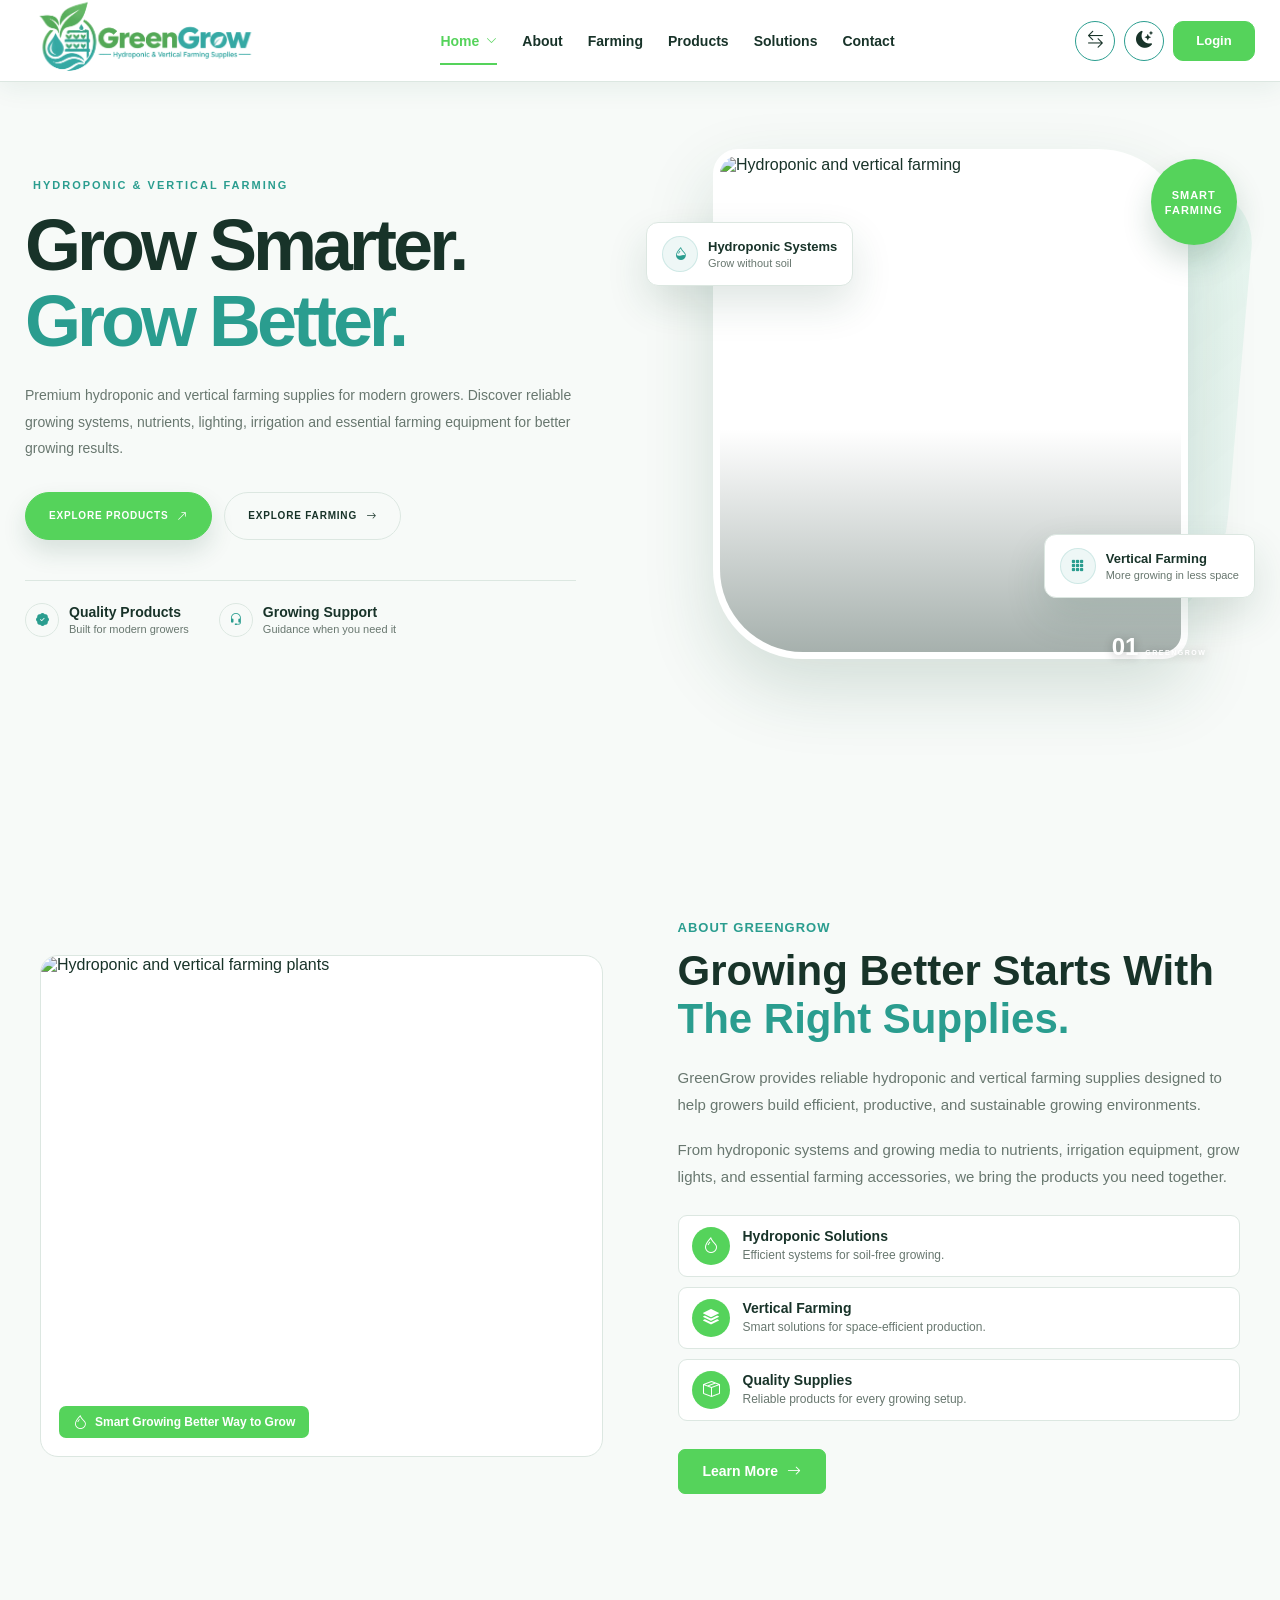
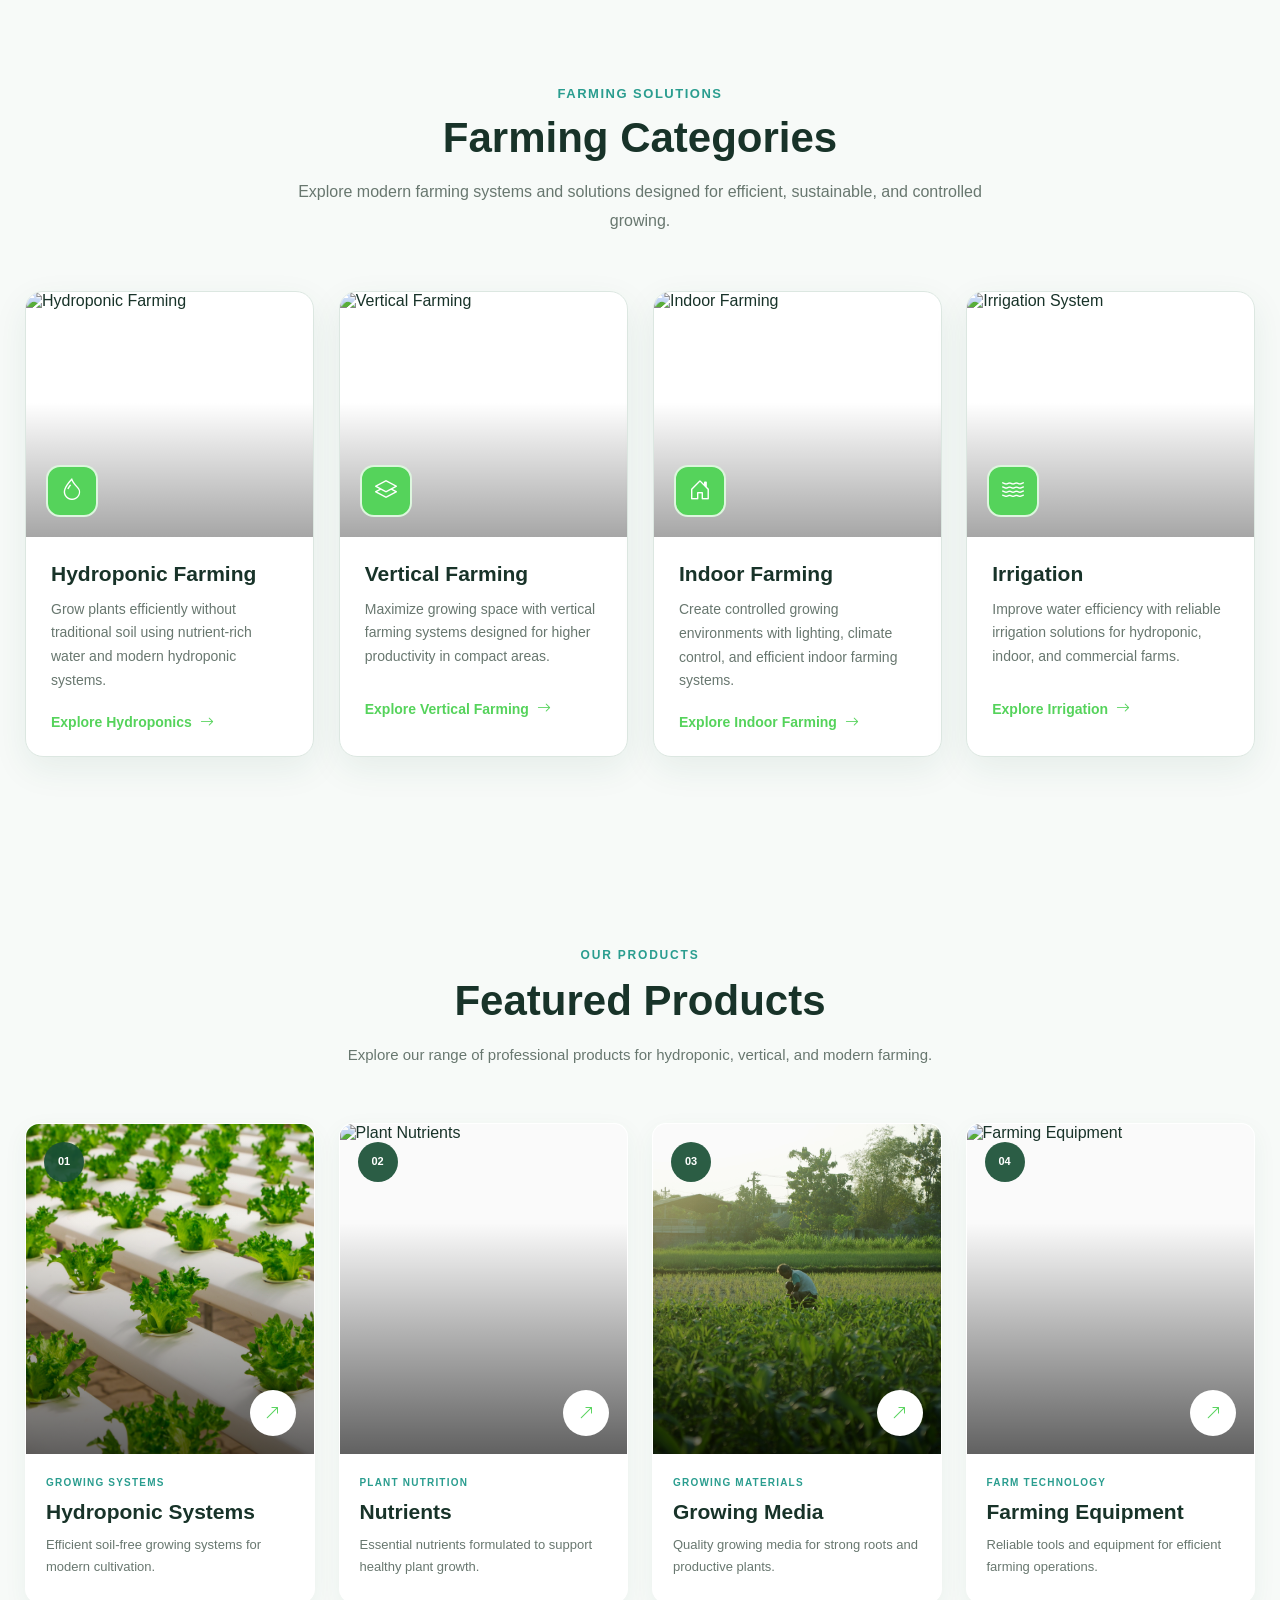
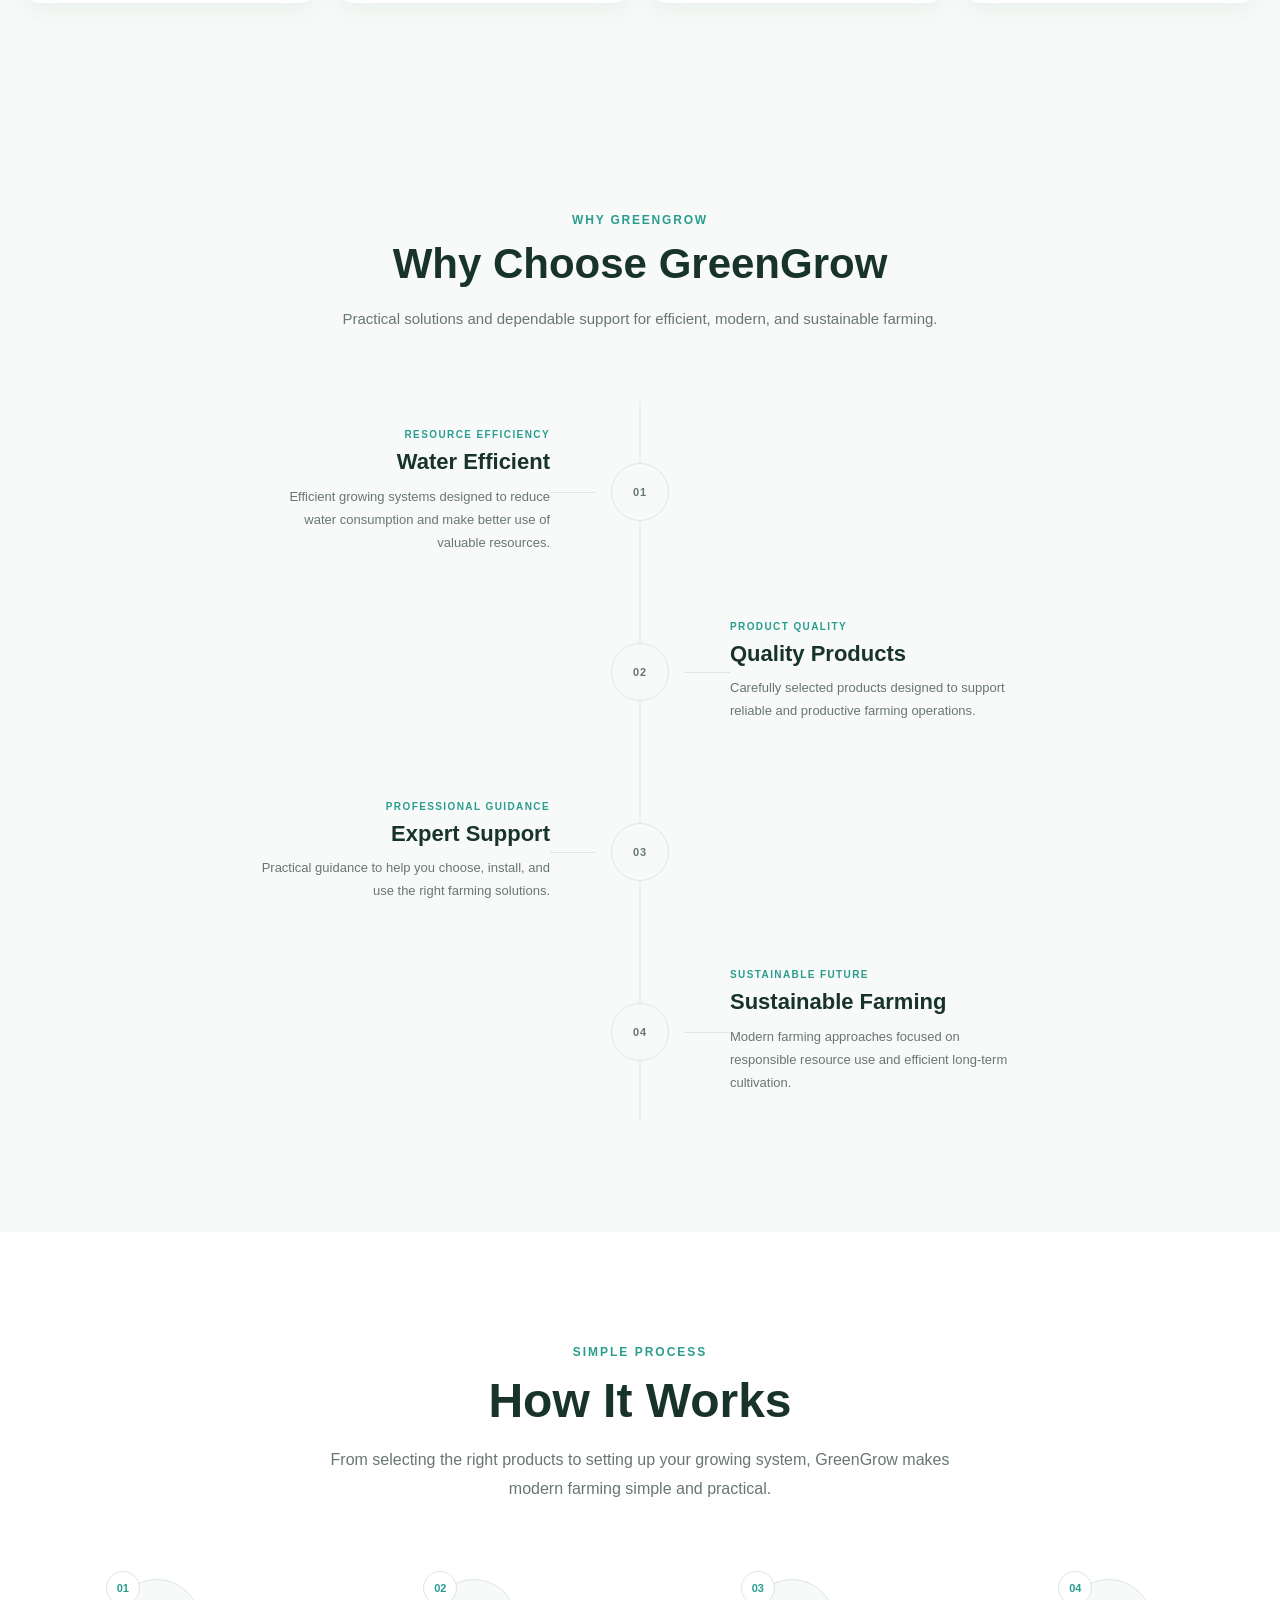
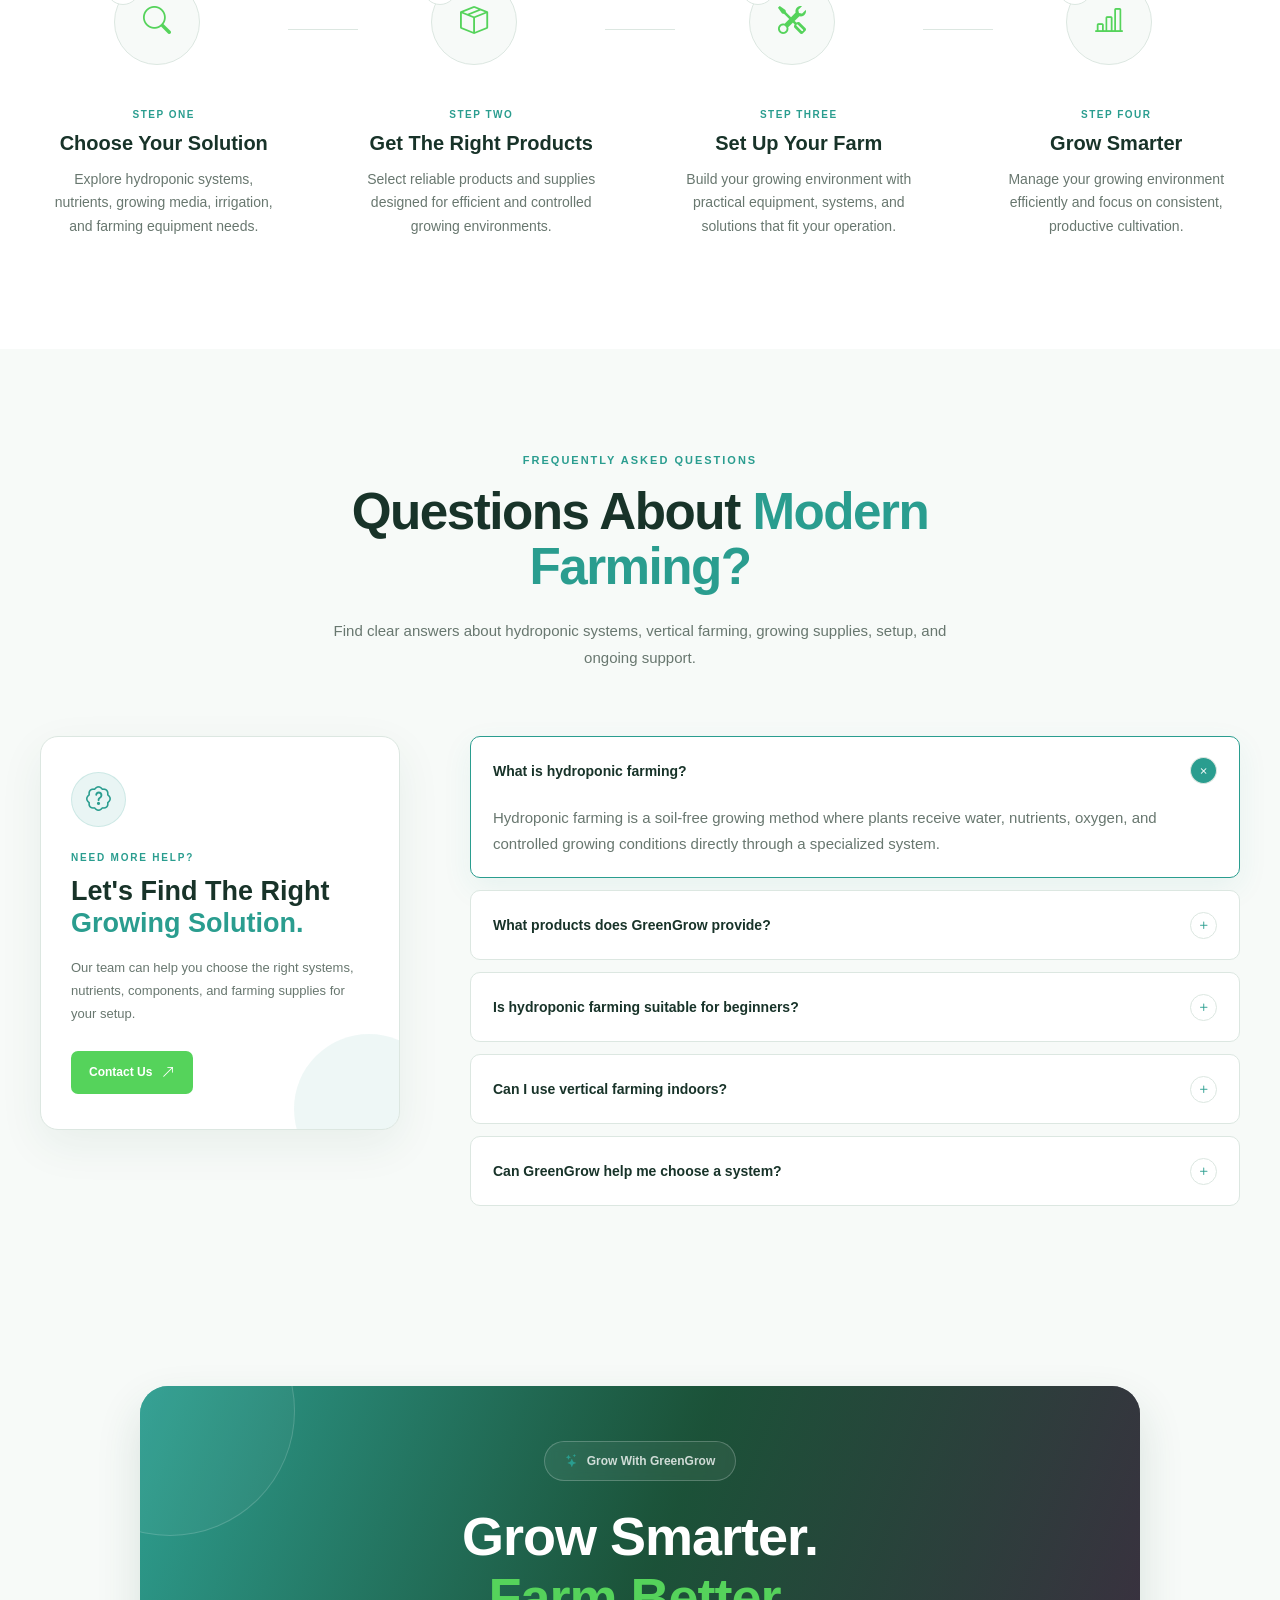
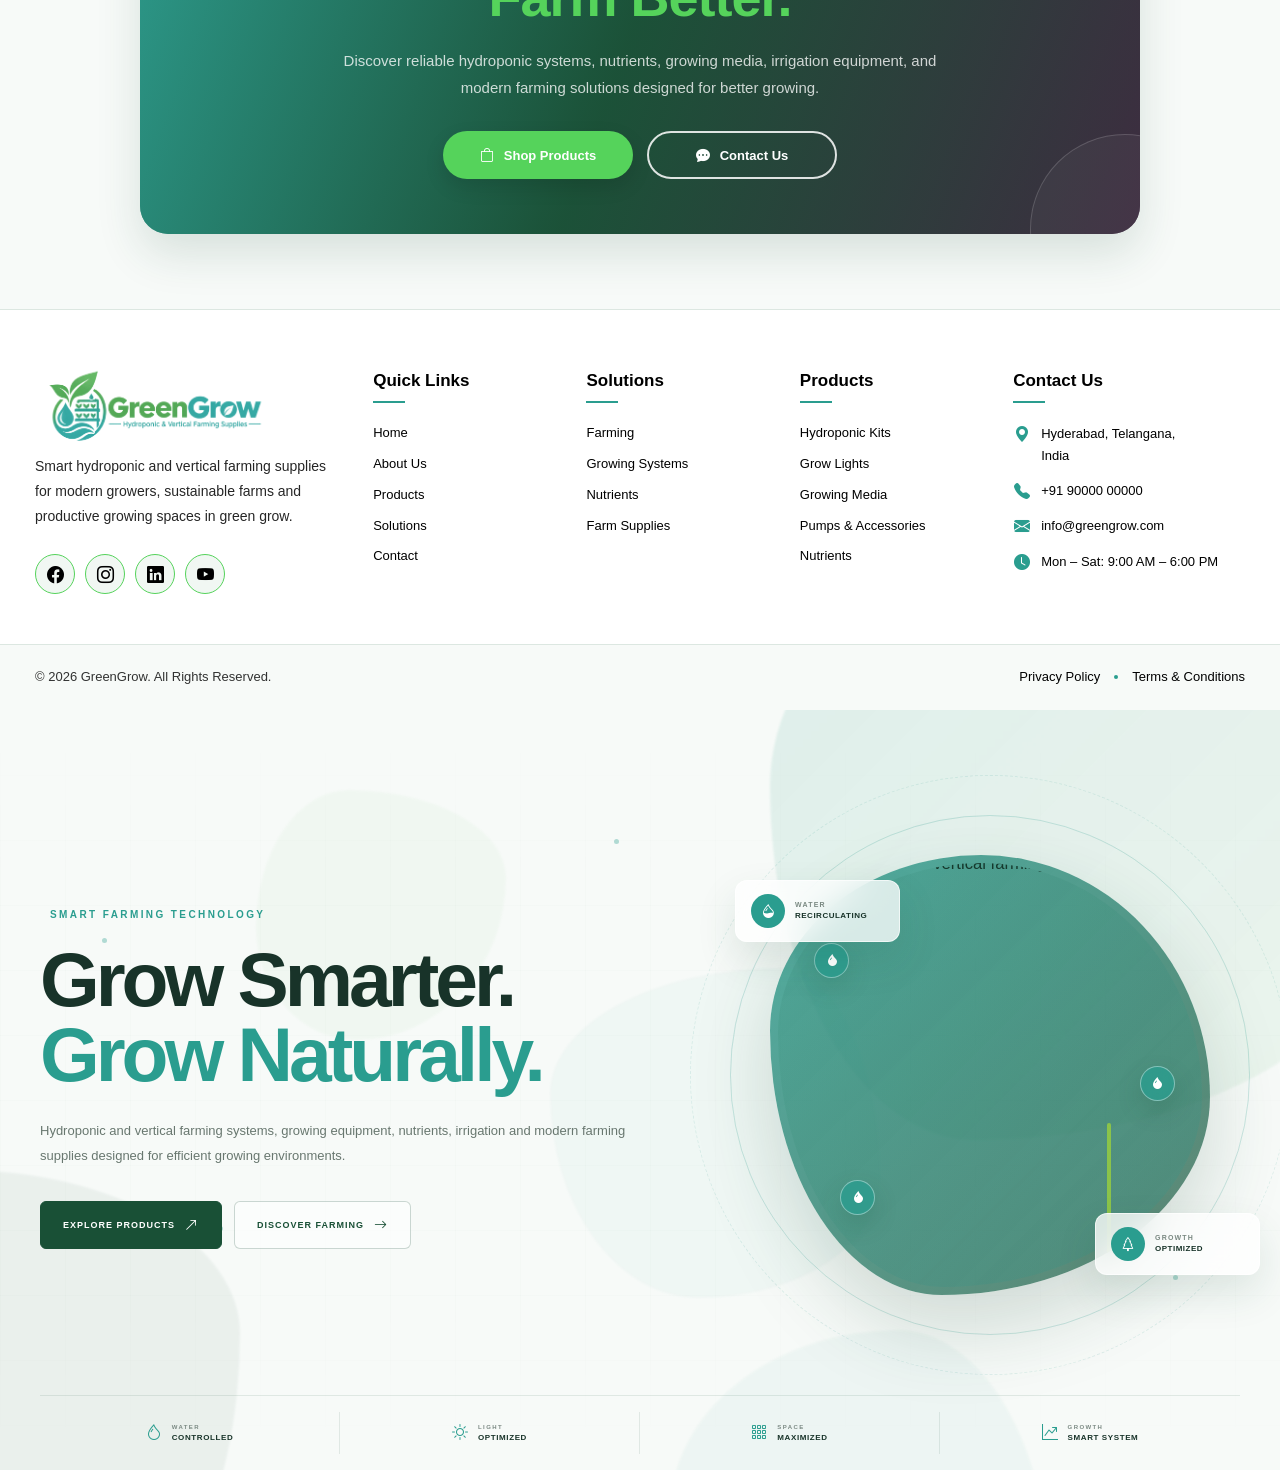
==== index.html @ 5858d221 "first commit" ====
<!DOCTYPE html>
<html lang="en" dir="ltr">

<head>
    <meta charset="UTF-8">
    <meta name="viewport" content="width=device-width, initial-scale=1.0">

    <title>GreenGrow | Hydroponic & Vertical Farming Supplies</title>

  
    <link rel="stylesheet"
        href="https://cdn.jsdelivr.net/npm/bootstrap-icons@1.11.3/font/bootstrap-icons.min.css">

    <!-- CSS -->
    <link rel="stylesheet" href="index.css">
</head>

<body>

    <header class="main-header">

        <div class="header-container">

          
            <a href="index.html" class="brand-logo">
                <img src="images/logo-1.png"
                    alt="GreenGrow Hydroponic and Vertical Farming Supplies">
            </a>


           
            <nav class="nav-menu" id="navMenu">

               
                <div class="nav-dropdown">

                    <button class="nav-dropdown-toggle" type="button">

                        <span>Home</span>

                        <i class="bi bi-chevron-down"></i>

                    </button>

                    <div class="dropdown-menu">

                        <a href="index.html" class="dropdown-link active">
                            Home 1
                        </a>

                        <a href="home-2.html" class="dropdown-link">
                            Home 2
                        </a>

                    </div>

                </div>


                
                <a href="about.html" class="nav-link">
                    About
                </a>




               
                <a href="farming.html" class="nav-link">
                     Farming
                </a>


                
                <a href="products.html" class="nav-link">
                    Products
                </a>


                
                <a href="solutions.html" class="nav-link">
                    Solutions
                </a>


              
                <a href="contact.html" class="nav-link">
                    Contact
                </a>


               
                <a href="login.html" class="mobile-login">
                    Login
                </a>

            </nav>


            
            <div class="header-actions">

               


                <button class="header-icon"
                    id="rtlToggle"
                    type="button"
                    aria-label="Toggle RTL"
                    title="Toggle RTL">

                    <i class="bi bi-arrow-left-right"></i>

                </button>


                <button class="header-icon"
                    id="themeToggle"
                    type="button"
                    aria-label="Toggle dark mode"
                    title="Toggle dark mode">

                    <i class="bi bi-moon-stars-fill" id="themeIcon"></i>

                </button>
                
                <a href="login.html" class="login-button">
                    Login
                </a>


                <!-- MOBILE MENU -->
                <button class="menu-toggle"
                    id="menuToggle"
                    type="button"
                    aria-label="Open menu"
                    aria-expanded="false">

                    <i class="bi bi-list" id="menuIcon"></i>

                </button>

            </div>

        </div>

    </header>







<section class="home1-classic-hero">

    <div class="home1-hero-container">

        <!-- LEFT CONTENT -->
        <div class="home1-hero-content">

            <span class="home1-hero-eyebrow">
                <i class="bi bi-leaf"></i>
                HYDROPONIC &amp; VERTICAL FARMING
            </span>

            <h1>
                Grow Smarter.
                <span>Grow Better.</span>
            </h1>

            <p>
                Premium hydroponic and vertical farming supplies
                for modern growers. Discover reliable growing systems,
                nutrients, lighting, irrigation and essential farming
                equipment for better growing results.
            </p>

            <div class="home1-hero-actions">

                <a href="products.html"
                   class="home1-hero-btn home1-btn-primary">
                    Explore Products
                    <i class="bi bi-arrow-up-right"></i>
                </a>

                <a href="farming.html"
                   class="home1-hero-btn home1-btn-secondary">
                    Explore Farming
                    <i class="bi bi-arrow-right"></i>
                </a>

            </div>

            <!-- TRUST INFO -->
            <div class="home1-hero-bottom">

                <div class="home1-hero-trust">
                    <i class="bi bi-patch-check-fill"></i>
                    <div>
                        <strong>Quality Products</strong>
                        <span>Built for modern growers</span>
                    </div>
                </div>

                <div class="home1-hero-trust">
                    <i class="bi bi-headset"></i>
                    <div>
                        <strong>Growing Support</strong>
                        <span>Guidance when you need it</span>
                    </div>
                </div>

            </div>

        </div>


        <!-- RIGHT IMAGE -->
        <div class="home1-hero-visual">

            <div class="home1-hero-image-bg"></div>

            <div class="home1-hero-image">

                <img
                    src="https://images.pexels.com/photos/28129609/pexels-photo-28129609.jpeg"
                    alt="Hydroponic and vertical farming"
                >

            </div>


            <!-- FLOATING CARD -->
            <div class="home1-hero-card home1-card-top">

                <div class="home1-card-icon">
                    <i class="bi bi-droplet-half"></i>
                </div>

                <div>
                    <strong>Hydroponic Systems</strong>
                    <span>Grow without soil</span>
                </div>

            </div>


            <!-- FLOATING CARD -->
            <div class="home1-hero-card home1-card-bottom">

                <div class="home1-card-icon">
                    <i class="bi bi-grid-3x3-gap-fill"></i>
                </div>

                <div>
                    <strong>Vertical Farming</strong>
                    <span>More growing in less space</span>
                </div>

            </div>


            <!-- ROUND BADGE -->
            <div class="home1-hero-badge">
                <i class="bi bi-leaf-fill"></i>
                <span>
                    SMART<br>
                    FARMING
                </span>
            </div>


            <div class="home1-hero-number">
                <strong>01</strong>
                <span>GREENGROW</span>
            </div>

        </div>

    </div>

</section>











<section class="about-section" id="about">

    <div class="about-container">

     
        <div class="about-image">

            <img
                src="https://images.pexels.com/photos/2132227/pexels-photo-2132227.jpeg"
                alt="Hydroponic and vertical farming plants">

            <div class="about-image-label">
                <i class="bi bi-droplet"></i>
                <span>Smart Growing Better Way to Grow</span>
            </div>

        </div>


       
        <div class="about-content">

            <span class="about-eyebrow">
                ABOUT GREENGROW
            </span>

            <h2>
                Growing Better Starts With
                <span>The Right Supplies.</span>
            </h2>

            <p>
                GreenGrow provides reliable hydroponic and vertical farming
                supplies designed to help growers build efficient,
                productive, and sustainable growing environments.
            </p>

            <p>
                From hydroponic systems and growing media to nutrients,
                irrigation equipment, grow lights, and essential farming
                accessories, we bring the products you need together.
               
            </p>


          
            <div class="about-features">

                <div class="about-feature">

                    <div class="about-feature-icon">
                        <i class="bi bi-droplet"></i>
                    </div>

                    <div>
                        <h4>Hydroponic Solutions</h4>
                        <span>Efficient systems for soil-free growing.</span>
                    </div>

                </div>


                <div class="about-feature">

                    <div class="about-feature-icon">
                        <i class="bi bi-stack"></i>
                    </div>

                    <div>
                        <h4>Vertical Farming</h4>
                        <span>Smart solutions for space-efficient production.</span>
                    </div>

                </div>


                <div class="about-feature">

                    <div class="about-feature-icon">
                        <i class="bi bi-box-seam"></i>
                    </div>

                    <div>
                        <h4>Quality Supplies</h4>
                        <span>Reliable products for every growing setup.</span>
                    </div>

                </div>

            </div>


            
            <a href="about.html" class="about-button">
                Learn More
                <i class="bi bi-arrow-right"></i>
            </a>

        </div>

    </div>

</section>










<section class="farming-categories">
    <div class="container">

        <div class="section-header">
            <span class="section-eyebrow">FARMING SOLUTIONS</span>
            <h2>Farming Categories</h2>
            <p>
                Explore modern farming systems and solutions designed for
                efficient, sustainable, and controlled growing.
            </p>
        </div>

        <div class="farming-grid">

            
            <article class="farming-card farming-card-1">
                <div class="farming-image">
                    <img
                        src="https://images.pexels.com/photos/28129609/pexels-photo-28129609.jpeg"
                        alt="Hydroponic Farming"
                    >

                    <div class="farming-icon">
                        <i class="bi bi-droplet"></i>
                    </div>
                </div>

                <div class="farming-content">
                    <h3>Hydroponic Farming</h3>

                    <p>
                        Grow plants efficiently without traditional soil using
                        nutrient-rich water and modern hydroponic systems.
                    </p>

                    <a href="products.html" class="farming-link">
                        Explore Hydroponics
                        <i class="bi bi-arrow-right"></i>
                    </a>
                </div>
            </article>


          
            <article class="farming-card farming-card-2">
                <div class="farming-image">
                    <img
                        src="https://images.pexels.com/photos/7728082/pexels-photo-7728082.jpeg"
                        alt="Vertical Farming"
                    >

                    <div class="farming-icon">
                        <i class="bi bi-layers"></i>
                    </div>
                </div>

                <div class="farming-content">
                    <h3>Vertical Farming</h3>

                    <p>
                        Maximize growing space with vertical farming systems
                        designed for higher productivity in compact areas.
                    </p>

                    <a href="farming.html" class="farming-link">
                        Explore Vertical Farming
                        <i class="bi bi-arrow-right"></i>
                    </a>
                </div>
            </article>


           
            <article class="farming-card farming-card-3">
                <div class="farming-image">
                    <img
                        src="https://images.pexels.com/photos/450375/pexels-photo-450375.jpeg"
                        alt="Indoor Farming"
                    >

                    <div class="farming-icon">
                        <i class="bi bi-house-door"></i>
                    </div>
                </div>

                <div class="farming-content">
                    <h3>Indoor Farming</h3>

                    <p>
                        Create controlled growing environments with lighting,
                        climate control, and efficient indoor farming systems.
                    </p>

                    <a href="solutions.html" class="farming-link">
                        Explore Indoor Farming
                        <i class="bi bi-arrow-right"></i>
                    </a>
                </div>
            </article>


            
            <article class="farming-card farming-card-4">
                <div class="farming-image">
                    <img
                        src="https://images.pexels.com/photos/1458694/pexels-photo-1458694.jpeg"
                        alt="Irrigation System"
                    >

                    <div class="farming-icon">
                        <i class="bi bi-water"></i>
                    </div>
                </div>

                <div class="farming-content">
                    <h3>Irrigation</h3>

                    <p>
                        Improve water efficiency with reliable irrigation
                        solutions for hydroponic, indoor, and commercial farms.
                    </p>

                    <a href="products.html" class="farming-link">
                        Explore Irrigation
                        <i class="bi bi-arrow-right"></i>
                    </a>
                </div>
            </article>

        </div>
    </div>
</section>









<section class="featured-products">

    <div class="featured-products-container">

       
        <div class="featured-products-heading">

            <span class="featured-products-eyebrow">
                OUR PRODUCTS
            </span>

            <h2>Featured Products</h2>

            <p>
                Explore our range of professional products for
                hydroponic, vertical, and modern farming.
            </p>

        </div>


        <!-- Product Categories -->
        <div class="featured-products-grid">


           
            <a href="products.html" class="featured-product-item">

                <div class="featured-product-image">

                    <img
                        src="images/hydroponic img-2.jpg"
                        alt="Hydroponic Systems"
                    >

                    <span class="featured-product-number">
                        01
                    </span>

                    <span class="featured-product-arrow">
                        <i class="bi bi-arrow-up-right"></i>
                    </span>

                </div>

                <div class="featured-product-content">

                    <span class="featured-product-label">
                        GROWING SYSTEMS
                    </span>

                    <h3>
                        Hydroponic Systems
                    </h3>

                    <p>
                        Efficient soil-free growing systems
                        for modern cultivation.
                    </p>

                </div>

            </a>


           
            <a href="products.html" class="featured-product-item">

                <div class="featured-product-image">

                    <img
                        src="https://images.pexels.com/photos/7658751/pexels-photo-7658751.jpeg"
                        alt="Plant Nutrients"
                    >

                    <span class="featured-product-number">
                        02
                    </span>

                    <span class="featured-product-arrow">
                        <i class="bi bi-arrow-up-right"></i>
                    </span>

                </div>

                <div class="featured-product-content">

                    <span class="featured-product-label">
                        PLANT NUTRITION
                    </span>

                    <h3>
                        Nutrients
                    </h3>

                    <p>
                        Essential nutrients formulated to support
                        healthy plant growth.
                    </p>

                </div>

            </a>


           
            <a href="products.html" class="featured-product-item">

                <div class="featured-product-image">

                    <img
                        src="images/groing materials.img.jpg"
                        alt="Growing Media"
                    >

                    <span class="featured-product-number">
                        03
                    </span>

                    <span class="featured-product-arrow">
                        <i class="bi bi-arrow-up-right"></i>
                    </span>

                </div>

                <div class="featured-product-content">

                    <span class="featured-product-label">
                        GROWING MATERIALS
                    </span>

                    <h3>
                        Growing Media
                    </h3>

                    <p>
                        Quality growing media for strong roots
                        and productive plants.
                    </p>

                </div>

            </a>


           
            <a href="products.html" class="featured-product-item">

                <div class="featured-product-image">

                    <img
                        src="https://images.pexels.com/photos/2165688/pexels-photo-2165688.jpeg"
                        alt="Farming Equipment"
                    >

                    <span class="featured-product-number">
                        04
                    </span>

                    <span class="featured-product-arrow">
                        <i class="bi bi-arrow-up-right"></i>
                    </span>

                </div>

                <div class="featured-product-content">

                    <span class="featured-product-label">
                        FARM TECHNOLOGY
                    </span>

                    <h3>
                        Farming Equipment
                    </h3>

                    <p>
                        Reliable tools and equipment for
                        efficient farming operations.
                    </p>

                </div>

            </a>


        </div>

    </div>

</section>











<section class="why-greengrow">

    <div class="why-greengrow-container">

        <!-- Heading -->
        <div class="why-greengrow-heading">

            <span class="why-greengrow-eyebrow">
                WHY GREENGROW
            </span>

            <h2>
                Why Choose GreenGrow
            </h2>

            <p>
                Practical solutions and dependable support for
                efficient, modern, and sustainable farming.
            </p>

        </div>


       
        <div class="why-greengrow-timeline">


           
            <div class="why-timeline-item">

                <div class="why-timeline-marker">
                    <span>01</span>
                </div>

                <div class="why-timeline-icon">
                    <i class="bi bi-droplet"></i>
                </div>

                <div class="why-timeline-content">

                    <span class="why-timeline-label">
                        RESOURCE EFFICIENCY
                    </span>

                    <h3>
                        Water Efficient
                    </h3>

                    <p>
                        Efficient growing systems designed to
                        reduce water consumption and make better
                        use of valuable resources.
                    </p>

                </div>

            </div>


            <!-- 02 -->
            <div class="why-timeline-item">

                <div class="why-timeline-marker">
                    <span>02</span>
                </div>

                <div class="why-timeline-icon">
                    <i class="bi bi-award"></i>
                </div>

                <div class="why-timeline-content">

                    <span class="why-timeline-label">
                        PRODUCT QUALITY
                    </span>

                    <h3>
                        Quality Products
                    </h3>

                    <p>
                        Carefully selected products designed to
                        support reliable and productive farming
                        operations.
                    </p>

                </div>

            </div>


            <!-- 03 -->
            <div class="why-timeline-item">

                <div class="why-timeline-marker">
                    <span>03</span>
                </div>

                <div class="why-timeline-icon">
                    <i class="bi bi-headset"></i>
                </div>

                <div class="why-timeline-content">

                    <span class="why-timeline-label">
                        PROFESSIONAL GUIDANCE
                    </span>

                    <h3>
                        Expert Support
                    </h3>

                    <p>
                        Practical guidance to help you choose,
                        install, and use the right farming
                        solutions.
                    </p>

                </div>

            </div>


            <!-- 04 -->
            <div class="why-timeline-item">

                <div class="why-timeline-marker">
                    <span>04</span>
                </div>

                <div class="why-timeline-icon">
                    <i class="bi bi-tree"></i>
                </div>

                <div class="why-timeline-content">

                    <span class="why-timeline-label">
                        SUSTAINABLE FUTURE
                    </span>

                    <h3>
                        Sustainable Farming
                    </h3>

                    <p>
                        Modern farming approaches focused on
                        responsible resource use and efficient
                        long-term cultivation.
                    </p>

                </div>

            </div>


        </div>

    </div>

</section>









<section class="how-it-works">
  <div class="how-it-works-container">

    <div class="how-it-works-heading">
      <span class="how-it-works-eyebrow">SIMPLE PROCESS</span>
      <h2>How It Works</h2>
      <p>
        From selecting the right products to setting up your growing system,
        GreenGrow makes modern farming simple and practical.
      </p>
    </div>

    <div class="how-it-works-process">

      <div class="process-item">
        <div class="process-top">
          <span class="process-number">01</span>
          <span class="process-icon">
            <i class="bi bi-search"></i>
          </span>
        </div>

        <div class="process-content">
          <span class="process-label">STEP ONE</span>
          <h3>Choose Your Solution</h3>
          <p>
            Explore hydroponic systems, nutrients, growing media,
            irrigation, and farming equipment needs.
          </p>
        </div>
      </div>

      <div class="process-line"></div>

      <div class="process-item">
        <div class="process-top">
          <span class="process-number">02</span>
          <span class="process-icon">
            <i class="bi bi-box-seam"></i>
          </span>
        </div>

        <div class="process-content">
          <span class="process-label">STEP TWO</span>
          <h3>Get The Right Products</h3>
          <p>
            Select reliable products and supplies designed for
            efficient and controlled growing environments.
          </p>
        </div>
      </div>

      <div class="process-line"></div>

      <div class="process-item">
        <div class="process-top">
          <span class="process-number">03</span>
          <span class="process-icon">
            <i class="bi bi-tools"></i>
          </span>
        </div>

        <div class="process-content">
          <span class="process-label">STEP THREE</span>
          <h3>Set Up Your Farm</h3>
          <p>
            Build your growing environment with practical equipment,
            systems, and solutions that fit your operation.
          </p>
        </div>
      </div>

      <div class="process-line"></div>

      <div class="process-item">
        <div class="process-top">
          <span class="process-number">04</span>
          <span class="process-icon">
            <i class="bi bi-bar-chart-line"></i>
          </span>
        </div>

        <div class="process-content">
          <span class="process-label">STEP FOUR</span>
          <h3>Grow Smarter</h3>
          <p>
            Manage your growing environment efficiently and focus
            on consistent, productive cultivation.
          </p>
        </div>
      </div>

    </div>

  </div>
</section>












<section class="classic-faq" id="faq">

    <div class="classic-faq-container">

        
        <div class="classic-faq-heading">

            <div class="classic-faq-eyebrow">
               
                FREQUENTLY ASKED QUESTIONS
                
            </div>

            <h2>
                Questions About
                <strong>Modern Farming?</strong>
            </h2>

            <p>
                Find clear answers about hydroponic systems, vertical farming,
                growing supplies, setup, and ongoing support.
            </p>

        </div>


        <div class="classic-faq-layout">

           
            <div class="classic-faq-info">

                <div class="classic-faq-icon">
                    <i class="bi bi-patch-question"></i>
                </div>

                <span class="classic-faq-label">
                    NEED MORE HELP?
                </span>

                <h3>
                    Let's Find The Right
                    <span>Growing Solution.</span>
                </h3>

                <p>
                    Our team can help you choose the right systems,
                    nutrients, components, and farming supplies for your setup.
                </p>

                <a href="contact.html" class="classic-faq-contact">
                    Contact Us
                    <i class="bi bi-arrow-up-right"></i>
                </a>

            </div>


          
            <div class="classic-faq-list">

                <div class="classic-faq-item active">

                    <button class="classic-faq-question" type="button">

                        <span>
                            What is hydroponic farming?
                        </span>

                        <i class="bi bi-plus"></i>

                    </button>

                    <div class="classic-faq-answer">

                        <p>
                            Hydroponic farming is a soil-free growing method
                            where plants receive water, nutrients, oxygen,
                            and controlled growing conditions directly through
                            a specialized system.
                        </p>

                    </div>

                </div>


                <div class="classic-faq-item">

                    <button class="classic-faq-question" type="button">

                        <span>
                            What products does GreenGrow provide?
                        </span>

                        <i class="bi bi-plus"></i>

                    </button>

                    <div class="classic-faq-answer">

                        <p>
                            GreenGrow provides hydroponic systems, growing
                            media, nutrients, irrigation components, grow
                            lights, vertical farming equipment, and other
                            essential cultivation supplies.
                        </p>

                    </div>

                </div>


                <div class="classic-faq-item">

                    <button class="classic-faq-question" type="button">

                        <span>
                            Is hydroponic farming suitable for beginners?
                        </span>

                        <i class="bi bi-plus"></i>

                    </button>

                    <div class="classic-faq-answer">

                        <p>
                            Yes. Beginners can start with a suitable
                            small-scale system and gradually expand as they
                            gain experience with plant care, nutrients,
                            lighting, and water management.
                        </p>

                    </div>

                </div>


                <div class="classic-faq-item">

                    <button class="classic-faq-question" type="button">

                        <span>
                            Can I use vertical farming indoors?
                        </span>

                        <i class="bi bi-plus"></i>

                    </button>

                    <div class="classic-faq-answer">

                        <p>
                            Yes. Vertical farming can be designed for indoor
                            environments using suitable lighting, irrigation,
                            airflow, temperature, and growing systems.
                        </p>

                    </div>

                </div>


                <div class="classic-faq-item">

                    <button class="classic-faq-question" type="button">

                        <span>
                            Can GreenGrow help me choose a system?
                        </span>

                        <i class="bi bi-plus"></i>

                    </button>

                    <div class="classic-faq-answer">

                        <p>
                            Yes. You can contact our team with your growing
                            goals, available space, crop requirements, and
                            project scale so we can help identify suitable
                            products and solutions.
                        </p>

                    </div>

                </div>

            </div>

        </div>

    </div>

</section>










<section class="greengrow-cta">
  <div class="greengrow-cta-container">

    <!-- Decorative shapes -->
    <span class="greengrow-cta-circle greengrow-cta-circle-one"></span>
    <span class="greengrow-cta-circle greengrow-cta-circle-two"></span>

    <!-- CTA Content -->
    <div class="greengrow-cta-content">

      <div class="greengrow-cta-tag">
        <i class="bi bi-stars"></i>
        <span>Grow With GreenGrow</span>
      </div>

      <h2>
        Grow Smarter.
        <span>Farm Better.</span>
      </h2>

      <p>
        Discover reliable hydroponic systems, nutrients, growing media,
        irrigation equipment, and modern farming solutions designed
        for better growing.
      </p>

      <div class="greengrow-cta-buttons">

        <a href="products.html" class="greengrow-cta-btn primary">
          <i class="bi bi-bag"></i>
          <span>Shop Products</span>
        </a>

        <a href="contact.html" class="greengrow-cta-btn secondary">
          <i class="bi bi-chat-dots-fill"></i>
          <span>Contact Us</span>
        </a>

      </div>

    </div>

  </div>
</section>






<footer class="main-footer">

    <div class="footer-container">

        <!-- Brand -->
        <div class="footer-brand">

            <a href="index.html" class="footer-logo">
                <img src="images/logo-1.png"
                     alt="GreenGrow Hydroponic and Vertical Farming Supplies">
            </a>

            <p>
                Smart hydroponic and vertical farming supplies
                for modern growers, sustainable farms and
                productive growing spaces in green grow.
            </p>

            <div class="footer-social">

                <a href="#" aria-label="Facebook">
                    <i class="bi bi-facebook"></i>
                </a>

                <a href="#" aria-label="Instagram">
                    <i class="bi bi-instagram"></i>
                </a>

                <a href="#" aria-label="LinkedIn">
                    <i class="bi bi-linkedin"></i>
                </a>

                <a href="#" aria-label="YouTube">
                    <i class="bi bi-youtube"></i>
                </a>

            </div>

        </div>


        <!-- Quick Links -->
        <div class="footer-column">

            <h3>Quick Links</h3>

            <ul>
                <li>
                    <a href="index.html">Home</a>
                </li>

                <li>
                    <a href="about.html">About Us</a>
                </li>

                <li>
                    <a href="products.html">Products</a>
                </li>

                <li>
                    <a href="solutions.html">Solutions</a>
                </li>

                <li>
                    <a href="contact.html">Contact</a>
                </li>
            </ul>

        </div>


        <!-- Solutions -->
        <div class="footer-column">

            <h3>Solutions</h3>

            <ul>
                

                <li>
                    <a href="farming.html">
                         Farming
                    </a>
                </li>

                <li>
                    <a href="products.html">Growing Systems</a>
                </li>

                <li>
                    <a href="products.html">Nutrients</a>
                </li>

                <li>
                    <a href="products.html">Farm Supplies</a>
                </li>
            </ul>

        </div>


        <!-- Products -->
        <div class="footer-column">

            <h3>Products</h3>

            <ul>
                <li>
                    <a href="products.html">Hydroponic Kits</a>
                </li>

                <li>
                    <a href="products.html">Grow Lights</a>
                </li>

                <li>
                    <a href="products.html">Growing Media</a>
                </li>

                <li>
                    <a href="products.html">Pumps & Accessories</a>
                </li>

                <li>
                    <a href="products.html">Nutrients</a>
                </li>
            </ul>

        </div>


        <!-- Contact -->
        <div class="footer-column footer-contact">

            <h3>Contact Us</h3>

            <div class="contact-item">

                <i class="bi bi-geo-alt-fill"></i>

                <p>
                    Hyderabad, Telangana,<br>
                    India
                </p>

            </div>

            <div class="contact-item">

                <i class="bi bi-telephone-fill"></i>

                <a href="tel:+919000000000">
                    +91 90000 00000
                </a>

            </div>

            <div class="contact-item">

                <i class="bi bi-envelope-fill"></i>

                <a href="mailto:info@greengrow.com">
                    info@greengrow.com
                </a>

            </div>

            <div class="contact-item">

                <i class="bi bi-clock-fill"></i>

                <p>
                    Mon – Sat: 9:00 AM – 6:00 PM
                </p>

            </div>

        </div>

    </div>


   
    <div class="footer-bottom">

        <div class="footer-bottom-container">

            <p>
                © 2026 GreenGrow. All Rights Reserved.
            </p>

            <div class="footer-legal">

                <a href="privacy-policy.html">
                    Privacy Policy
                </a>

                <span></span>

                <a href="terms.html">
                    Terms & Conditions
                </a>

            </div>

        </div>

    </div>

</footer>










    


  
    <script src="index.js"></script>

</body>

</html>






<!-- =========================
     GREENGROW — MORPHING SHAPE HERO
     Hero Banner Only
========================= -->

<section class="gg-morph-hero">

  <!-- Animated Organic Background Shapes -->
  <div class="gg-morph-shapes" aria-hidden="true">
    <span class="gg-morph-shape shape-1"></span>
    <span class="gg-morph-shape shape-2"></span>
    <span class="gg-morph-shape shape-3"></span>
    <span class="gg-morph-shape shape-4"></span>
    <span class="gg-morph-shape shape-5"></span>
  </div>

  <!-- Background Grid -->
  <div class="gg-morph-grid" aria-hidden="true"></div>

  <!-- Floating Farming Graphics -->
  <div class="gg-morph-particle particle-1"></div>
  <div class="gg-morph-particle particle-2"></div>
  <div class="gg-morph-particle particle-3"></div>
  <div class="gg-morph-particle particle-4"></div>
  <div class="gg-morph-particle particle-5"></div>

  <div class="gg-morph-container">

    <!-- Hero Content -->
    <div class="gg-morph-content">

      <span class="gg-morph-eyebrow">
        <i class="bi bi-leaf"></i>
        SMART FARMING TECHNOLOGY
      </span>

      <h1>
        Grow Smarter.
        <span>Grow Naturally.</span>
      </h1>

      <p>
        Hydroponic and vertical farming systems, growing equipment,
        nutrients, irrigation and modern farming supplies designed
        for efficient growing environments.
      </p>

      <div class="gg-morph-buttons">
        <a href="products.html" class="gg-morph-btn gg-morph-primary">
          Explore Products
          <i class="bi bi-arrow-up-right"></i>
        </a>

        <a href="solutions.html" class="gg-morph-btn gg-morph-outline">
          Discover Farming
          <i class="bi bi-arrow-right"></i>
        </a>
      </div>

    </div>

    <!-- Hero Visual -->
    <div class="gg-morph-visual">

      <div class="gg-morph-visual-orbit orbit-1"></div>
      <div class="gg-morph-visual-orbit orbit-2"></div>

      <!-- Organic Main Shape -->
      <div class="gg-morph-visual-shape">

        <div class="gg-morph-image-wrap">
          <img
            src="https://images.pexels.com/photos/28129609/pexels-photo-28129609.jpeg"
            alt="Modern hydroponic vertical farming system"
          >
        </div>

        <!-- Plant Graphic -->
        <div class="gg-morph-plant">
          <span class="plant-stem"></span>
          <span class="plant-leaf leaf-1"></span>
          <span class="plant-leaf leaf-2"></span>
          <span class="plant-leaf leaf-3"></span>
          <span class="plant-leaf leaf-4"></span>
        </div>

        <!-- Water Drops -->
        <span class="gg-drop drop-1">
          <i class="bi bi-droplet-fill"></i>
        </span>

        <span class="gg-drop drop-2">
          <i class="bi bi-droplet-fill"></i>
        </span>

        <span class="gg-drop drop-3">
          <i class="bi bi-droplet-fill"></i>
        </span>

      </div>

      <!-- Floating Info -->
      <div class="gg-morph-info info-1">
        <i class="bi bi-droplet-half"></i>
        <div>
          <small>WATER</small>
          <strong>RECIRCULATING</strong>
        </div>
      </div>

      <div class="gg-morph-info info-2">
        <i class="bi bi-tree"></i>
        <div>
          <small>GROWTH</small>
          <strong>OPTIMIZED</strong>
        </div>
      </div>

    </div>

  </div>

  <!-- Bottom Data -->
  <div class="gg-morph-data">
    <div>
      <i class="bi bi-droplet"></i>
      <span>
        <small>WATER</small>
        <strong>CONTROLLED</strong>
      </span>
    </div>

    <div>
      <i class="bi bi-sun"></i>
      <span>
        <small>LIGHT</small>
        <strong>OPTIMIZED</strong>
      </span>
    </div>

    <div>
      <i class="bi bi-grid-3x3-gap"></i>
      <span>
        <small>SPACE</small>
        <strong>MAXIMIZED</strong>
      </span>
    </div>

    <div>
      <i class="bi bi-graph-up-arrow"></i>
      <span>
        <small>GROWTH</small>
        <strong>SMART SYSTEM</strong>
      </span>
    </div>
  </div>

</section>


<style>
/* =========================================
   GREENGROW MORPHING SHAPE HERO
========================================= */

.gg-morph-hero{
  --gg-primary:#195036;
  --gg-secondary:#2A9D8F;
  --gg-bg:#F7FAF8;
  --gg-text:#183329;
  --gg-muted:#68776F;

  position:relative;
  min-height:760px;
  width:100%;
  overflow:hidden;
  isolation:isolate;
  display:flex;
  align-items:center;
  background:var(--gg-bg);
  color:var(--gg-text);
}

/* =========================================
   MORPHING ORGANIC BACKGROUND
========================================= */

.gg-morph-shapes{
  position:absolute;
  inset:0;
  z-index:-3;
  pointer-events:none;
  overflow:hidden;
}

.gg-morph-shape{
  position:absolute;
  display:block;
  filter:blur(1px);
  opacity:.55;
  will-change:transform,border-radius;
}

/* Large organic shape */

.shape-1{
  width:620px;
  height:620px;
  top:-190px;
  right:-110px;
  background:linear-gradient(
    135deg,
    rgba(42,157,143,.22),
    rgba(102,187,106,.13)
  );
  border-radius:58% 42% 67% 33% / 43% 61% 39% 57%;
  animation:ggMorphOne 14s ease-in-out infinite alternate;
}

/* Left organic shape */

.shape-2{
  width:480px;
  height:480px;
  left:-240px;
  bottom:-180px;
  background:rgba(25,80,54,.10);
  border-radius:42% 58% 35% 65% / 63% 34% 66% 37%;
  animation:ggMorphTwo 17s ease-in-out infinite alternate;
}

/* Center soft shape */

.shape-3{
  width:330px;
  height:330px;
  left:43%;
  top:34%;
  background:rgba(42,157,143,.07);
  border-radius:70% 30% 55% 45% / 38% 64% 36% 62%;
  animation:ggMorphThree 11s ease-in-out infinite alternate;
}

/* Top-left shape */

.shape-4{
  width:250px;
  height:250px;
  top:80px;
  left:20%;
  background:rgba(102,187,106,.08);
  border-radius:37% 63% 60% 40% / 55% 35% 65% 45%;
  animation:ggMorphFour 13s ease-in-out infinite alternate;
}

/* Bottom-right shape */

.shape-5{
  width:380px;
  height:380px;
  right:18%;
  bottom:-240px;
  background:rgba(42,157,143,.08);
  border-radius:60% 40% 30% 70% / 48% 68% 32% 52%;
  animation:ggMorphFive 16s ease-in-out infinite alternate;
}


@keyframes ggMorphOne{
  0%{
    transform:translate3d(0,0,0) rotate(0deg) scale(1);
    border-radius:58% 42% 67% 33% / 43% 61% 39% 57%;
  }

  25%{
    transform:translate3d(-35px,35px,0) rotate(18deg) scale(1.06);
    border-radius:35% 65% 48% 52% / 61% 36% 64% 39%;
  }

  50%{
    transform:translate3d(-80px,15px,0) rotate(38deg) scale(.94);
    border-radius:72% 28% 34% 66% / 38% 67% 33% 62%;
  }

  75%{
    transform:translate3d(-35px,-25px,0) rotate(58deg) scale(1.08);
    border-radius:44% 56% 70% 30% / 58% 42% 58% 42%;
  }

  100%{
    transform:translate3d(20px,10px,0) rotate(78deg) scale(1);
    border-radius:63% 37% 42% 58% / 34% 65% 35% 66%;
  }
}


@keyframes ggMorphTwo{
  0%{
    transform:translate(0,0) rotate(0deg) scale(1);
    border-radius:42% 58% 35% 65% / 63% 34% 66% 37%;
  }

  50%{
    transform:translate(70px,-35px) rotate(-35deg) scale(1.08);
    border-radius:65% 35% 57% 43% / 36% 61% 39% 64%;
  }

  100%{
    transform:translate(20px,35px) rotate(-70deg) scale(.94);
    border-radius:33% 67% 43% 57% / 62% 39% 61% 38%;
  }
}


@keyframes ggMorphThree{
  0%{
    transform:translate(0,0) rotate(0deg) scale(1);
    border-radius:70% 30% 55% 45% / 38% 64% 36% 62%;
  }

  50%{
    transform:translate(60px,-30px) rotate(90deg) scale(1.15);
    border-radius:38% 62% 70% 30% / 60% 35% 65% 40%;
  }

  100%{
    transform:translate(-50px,45px) rotate(180deg) scale(.9);
    border-radius:55% 45% 35% 65% / 32% 68% 42% 58%;
  }
}


@keyframes ggMorphFour{
  0%{
    transform:translate(0,0) rotate(0deg);
    border-radius:37% 63% 60% 40% / 55% 35% 65% 45%;
  }

  50%{
    transform:translate(50px,35px) rotate(80deg) scale(1.12);
    border-radius:65% 35% 40% 60% / 35% 65% 35% 65%;
  }

  100%{
    transform:translate(-20px,65px) rotate(150deg) scale(.9);
    border-radius:44% 56% 66% 34% / 65% 42% 58% 35%;
  }
}


@keyframes ggMorphFive{
  0%{
    transform:translate(0,0) rotate(0deg);
    border-radius:60% 40% 30% 70% / 48% 68% 32% 52%;
  }

  50%{
    transform:translate(-70px,-50px) rotate(-70deg) scale(1.12);
    border-radius:35% 65% 60% 40% / 67% 36% 64% 33%;
  }

  100%{
    transform:translate(30px,-30px) rotate(-145deg) scale(.92);
    border-radius:72% 28% 42% 58% / 35% 62% 38% 65%;
  }
}


/* =========================================
   BACKGROUND GRID
========================================= */

.gg-morph-grid{
  position:absolute;
  inset:0;
  z-index:-2;
  opacity:.35;
  pointer-events:none;

  background-image:
    linear-gradient(
      rgba(25,80,54,.045) 1px,
      transparent 1px
    ),
    linear-gradient(
      90deg,
      rgba(25,80,54,.045) 1px,
      transparent 1px
    );

  background-size:65px 65px;

  mask-image:linear-gradient(
    to bottom,
    transparent,
    black 25%,
    black 75%,
    transparent
  );
}


/* =========================================
   FLOATING PARTICLES
========================================= */

.gg-morph-particle{
  position:absolute;
  width:5px;
  height:5px;
  border-radius:50%;
  background:var(--gg-secondary);
  opacity:.35;
  z-index:-1;
  animation:ggParticle 6s ease-in-out infinite;
}

.particle-1{
  left:8%;
  top:30%;
  animation-delay:0s;
}

.particle-2{
  left:17%;
  top:68%;
  animation-delay:1s;
}

.particle-3{
  left:48%;
  top:17%;
  animation-delay:2s;
}

.particle-4{
  right:35%;
  top:26%;
  animation-delay:3s;
}

.particle-5{
  right:8%;
  bottom:25%;
  animation-delay:4s;
}

@keyframes ggParticle{
  0%,100%{
    transform:translate3d(0,0,0) scale(1);
    opacity:.25;
  }

  50%{
    transform:translate3d(0,-30px,0) scale(1.8);
    opacity:.7;
  }
}


/* =========================================
   MAIN CONTAINER
========================================= */

.gg-morph-container{
  width:min(1200px,calc(100% - 70px));
  margin:0 auto;
  display:grid;
  grid-template-columns:minmax(0,1fr) minmax(400px,500px);
  align-items:center;
  gap:70px;
  padding:90px 0 120px;
}


/* =========================================
   CONTENT
========================================= */

.gg-morph-content{
  position:relative;
  z-index:5;
  max-width:650px;
}

.gg-morph-eyebrow{
  display:inline-flex;
  align-items:center;
  gap:10px;
  margin-bottom:22px;
  color:var(--gg-secondary);
  font-size:10px;
  font-weight:800;
  letter-spacing:2.4px;
  text-transform:uppercase;
}

.gg-morph-eyebrow i{
  font-size:15px;
  animation:ggLeafPulse 2.5s ease-in-out infinite;
}

@keyframes ggLeafPulse{
  0%,100%{transform:rotate(0deg) scale(1);}
  50%{transform:rotate(-12deg) scale(1.2);}
}


.gg-morph-content h1{
  margin:0;
  color:var(--gg-text);
  font-size:clamp(48px,6vw,82px);
  font-weight:800;
  line-height:.98;
  letter-spacing:-4px;
}

.gg-morph-content h1 span{
  display:block;
  color:var(--gg-secondary);
}

.gg-morph-content p{
  max-width:610px;
  margin:27px 0 32px;
  color:var(--gg-muted);
  font-size:13px;
  line-height:1.9;
}


/* =========================================
   BUTTONS
========================================= */

.gg-morph-buttons{
  display:flex;
  align-items:center;
  gap:12px;
  flex-wrap:wrap;
}

.gg-morph-btn{
  min-height:48px;
  padding:0 22px;
  display:inline-flex;
  align-items:center;
  justify-content:center;
  gap:10px;
  border-radius:6px;
  font-size:9px;
  font-weight:800;
  letter-spacing:1px;
  text-transform:uppercase;
  text-decoration:none;
  transition:
    transform .35s ease,
    background .35s ease,
    color .35s ease,
    border-color .35s ease,
    box-shadow .35s ease;
}

.gg-morph-btn i{
  font-size:13px;
  transition:transform .35s ease;
}

.gg-morph-btn:hover i{
  transform:translate(3px,-3px);
}

.gg-morph-primary{
  color:#fff;
  background:var(--gg-primary);
  border:1px solid var(--gg-primary);
}

.gg-morph-primary:hover{
  color:#fff;
  background:var(--gg-secondary);
  border-color:var(--gg-secondary);
  transform:translateY(-3px);
  box-shadow:0 14px 30px rgba(42,157,143,.18);
}

.gg-morph-outline{
  color:var(--gg-primary);
  background:rgba(255,255,255,.55);
  border:1px solid rgba(25,80,54,.22);
}

.gg-morph-outline:hover{
  color:var(--gg-secondary);
  border-color:var(--gg-secondary);
  background:#fff;
  transform:translateY(-3px);
}


/* =========================================
   VISUAL AREA
========================================= */

.gg-morph-visual{
  position:relative;
  min-height:540px;
  display:flex;
  align-items:center;
  justify-content:center;
}

.gg-morph-visual-shape{
  position:relative;
  width:min(440px,100%);
  aspect-ratio:1 / 1;
  z-index:3;

  border-radius:
    48% 52% 61% 39% /
    40% 55% 45% 60%;

  overflow:hidden;

  background:
    linear-gradient(
      135deg,
      rgba(42,157,143,.8),
      rgba(25,80,54,.7)
    );

  box-shadow:
    0 35px 80px rgba(25,80,54,.18);

  animation:
    ggHeroMorph 9s ease-in-out infinite alternate;
}


@keyframes ggHeroMorph{
  0%{
    border-radius:48% 52% 61% 39% / 40% 55% 45% 60%;
    transform:rotate(-2deg);
  }

  25%{
    border-radius:61% 39% 44% 56% / 55% 42% 58% 45%;
    transform:rotate(2deg);
  }

  50%{
    border-radius:39% 61% 55% 45% / 43% 65% 35% 57%;
    transform:rotate(-1deg);
  }

  75%{
    border-radius:56% 44% 36% 64% / 64% 35% 65% 36%;
    transform:rotate(3deg);
  }

  100%{
    border-radius:43% 57% 66% 34% / 37% 59% 41% 63%;
    transform:rotate(-2deg);
  }
}


/* =========================================
   IMAGE
========================================= */

.gg-morph-image-wrap{
  position:absolute;
  inset:8px;
  overflow:hidden;

  border-radius:
    48% 52% 61% 39% /
    40% 55% 45% 60%;

  transition:border-radius .8s ease;
}

.gg-morph-image-wrap::after{
  content:"";
  position:absolute;
  inset:0;
  background:
    linear-gradient(
      135deg,
      rgba(25,80,54,.08),
      rgba(42,157,143,.22)
    );
  pointer-events:none;
}

.gg-morph-image-wrap img{
  width:100%;
  height:100%;
  display:block;
  object-fit:cover;
  object-position:center;
  transform:scale(1.04);
  filter:saturate(1.05) contrast(1.03);
  animation:ggImageZoom 10s ease-in-out infinite alternate;
}

@keyframes ggImageZoom{
  0%{transform:scale(1.04);}
  100%{transform:scale(1.12);}
}


/* =========================================
   VISUAL ORBITS
========================================= */

.gg-morph-visual-orbit{
  position:absolute;
  border:1px solid rgba(42,157,143,.22);
  border-radius:50%;
  pointer-events:none;
}

.orbit-1{
  width:520px;
  height:520px;
  animation:ggOrbitOne 16s linear infinite;
}

.orbit-2{
  width:600px;
  height:600px;
  border-style:dashed;
  opacity:.55;
  animation:ggOrbitTwo 24s linear infinite reverse;
}

@keyframes ggOrbitOne{
  from{transform:rotate(0deg) scaleX(1.15);}
  to{transform:rotate(360deg) scaleX(1.15);}
}

@keyframes ggOrbitTwo{
  from{transform:rotate(0deg) scaleX(.9);}
  to{transform:rotate(360deg) scaleX(.9);}
}


/* =========================================
   ANIMATED PLANT
========================================= */

.gg-morph-plant{
  position:absolute;
  right:25px;
  bottom:22px;
  width:150px;
  height:200px;
  z-index:8;
  pointer-events:none;
}

.plant-stem{
  position:absolute;
  left:72px;
  bottom:0;
  width:4px;
  height:150px;
  border-radius:10px;
  background:#8BC34A;
  transform-origin:bottom;
  animation:ggPlantGrow 5s ease-in-out infinite;
}

@keyframes ggPlantGrow{
  0%,10%{
    transform:scaleY(.25);
  }

  45%,75%{
    transform:scaleY(1);
  }

  100%{
    transform:scaleY(.25);
  }
}

.plant-leaf{
  position:absolute;
  width:55px;
  height:25px;
  background:#66BB6A;
  border-radius:100% 0 100% 0;
  transform-origin:left center;
  opacity:0;
}

.leaf-1{
  left:74px;
  bottom:90px;
  transform:rotate(-28deg) scale(0);
  animation:ggLeafOne 5s ease-in-out infinite;
}

.leaf-2{
  left:70px;
  bottom:118px;
  transform:rotate(205deg) scale(0);
  animation:ggLeafTwo 5s ease-in-out .4s infinite;
}

.leaf-3{
  left:74px;
  bottom:55px;
  transform:rotate(-42deg) scale(0);
  animation:ggLeafThree 5s ease-in-out .8s infinite;
}

.leaf-4{
  left:70px;
  bottom:145px;
  transform:rotate(205deg) scale(0);
  animation:ggLeafFour 5s ease-in-out 1.2s infinite;
}

@keyframes ggLeafOne{
  0%,25%{opacity:0;transform:rotate(-28deg) scale(0);}
  45%,80%{opacity:1;transform:rotate(-28deg) scale(1);}
  100%{opacity:0;transform:rotate(-28deg) scale(0);}
}

@keyframes ggLeafTwo{
  0%,30%{opacity:0;transform:rotate(205deg) scale(0);}
  48%,80%{opacity:1;transform:rotate(205deg) scale(1);}
  100%{opacity:0;transform:rotate(205deg) scale(0);}
}

@keyframes ggLeafThree{
  0%,35%{opacity:0;transform:rotate(-42deg) scale(0);}
  52%,80%{opacity:1;transform:rotate(-42deg) scale(1);}
  100%{opacity:0;transform:rotate(-42deg) scale(0);}
}

@keyframes ggLeafFour{
  0%,40%{opacity:0;transform:rotate(205deg) scale(0);}
  56%,80%{opacity:1;transform:rotate(205deg) scale(1);}
  100%{opacity:0;transform:rotate(205deg) scale(0);}
}


/* =========================================
   WATER DROPS
========================================= */

.gg-drop{
  position:absolute;
  z-index:9;
  display:grid;
  place-items:center;
  width:35px;
  height:35px;
  color:#fff;
  background:rgba(42,157,143,.78);
  border:1px solid rgba(255,255,255,.4);
  border-radius:50%;
  backdrop-filter:blur(8px);
  box-shadow:0 10px 25px rgba(25,80,54,.18);
  animation:ggDropFloat 4s ease-in-out infinite;
}

.gg-drop i{
  font-size:12px;
}

.drop-1{
  top:20%;
  left:10%;
}

.drop-2{
  top:48%;
  right:8%;
  animation-delay:1.2s;
}

.drop-3{
  bottom:18%;
  left:16%;
  animation-delay:2.2s;
}

@keyframes ggDropFloat{
  0%,100%{
    transform:translateY(0) rotate(0deg);
  }

  50%{
    transform:translateY(-18px) rotate(12deg);
  }
}


/* =========================================
   FLOATING INFO CARDS
========================================= */

.gg-morph-info{
  position:absolute;
  z-index:10;
  display:flex;
  align-items:center;
  gap:10px;
  min-width:165px;
  padding:13px 15px;
  border:1px solid rgba(255,255,255,.65);
  border-radius:12px;
  background:rgba(255,255,255,.78);
  box-shadow:0 18px 40px rgba(25,80,54,.12);
  backdrop-filter:blur(15px);
  animation:ggInfoFloat 5s ease-in-out infinite;
}

.gg-morph-info i{
  width:34px;
  height:34px;
  display:grid;
  place-items:center;
  flex:none;
  color:#fff;
  background:var(--gg-secondary);
  border-radius:50%;
  font-size:14px;
}

.gg-morph-info small{
  display:block;
  margin-bottom:3px;
  color:#7a8982;
  font-size:7px;
  font-weight:800;
  letter-spacing:1.2px;
}

.gg-morph-info strong{
  display:block;
  color:var(--gg-text);
  font-size:8px;
  letter-spacing:.5px;
}

.info-1{
  left:-5px;
  top:75px;
}

.info-2{
  right:-20px;
  bottom:70px;
  animation-delay:1.5s;
}

@keyframes ggInfoFloat{
  0%,100%{
    transform:translateY(0);
  }

  50%{
    transform:translateY(-10px);
  }
}


/* =========================================
   BOTTOM DATA BAR
========================================= */

.gg-morph-data{
  position:absolute;
  left:50%;
  bottom:0;
  transform:translateX(-50%);

  width:min(1200px,calc(100% - 70px));
  min-height:75px;

  display:grid;
  grid-template-columns:repeat(4,1fr);
  align-items:center;

  border-top:1px solid rgba(25,80,54,.1);
}

.gg-morph-data > div{
  min-height:42px;
  display:flex;
  align-items:center;
  justify-content:center;
  gap:10px;
  border-right:1px solid rgba(25,80,54,.1);
}

.gg-morph-data > div:last-child{
  border-right:0;
}

.gg-morph-data i{
  color:var(--gg-secondary);
  font-size:16px;
}

.gg-morph-data small{
  display:block;
  margin-bottom:3px;
  color:#7b8983;
  font-size:6px;
  font-weight:800;
  letter-spacing:1.4px;
}

.gg-morph-data strong{
  display:block;
  color:var(--gg-text);
  font-size:8px;
  letter-spacing:.6px;
}


/* =========================================
   DARK MODE
========================================= */

body[data-theme="dark"] .gg-morph-hero{
  --gg-bg:#17221d;
  --gg-text:#F1F7F3;
  --gg-muted:#B7C5BD;
  background:#17221d;
}

body[data-theme="dark"] .gg-morph-shape{
  opacity:.7;
}

body[data-theme="dark"] .shape-1{
  background:rgba(76,175,80,.12);
}

body[data-theme="dark"] .shape-2{
  background:rgba(42,157,143,.1);
}

body[data-theme="dark"] .shape-3,
body[data-theme="dark"] .shape-4,
body[data-theme="dark"] .shape-5{
  background:rgba(102,187,106,.07);
}

body[data-theme="dark"] .gg-morph-grid{
  background-image:
    linear-gradient(
      rgba(102,187,106,.045) 1px,
      transparent 1px
    ),
    linear-gradient(
      90deg,
      rgba(102,187,106,.045) 1px,
      transparent 1px
    );
}

body[data-theme="dark"] .gg-morph-outline{
  color:#F1F7F3;
  background:rgba(255,255,255,.04);
  border-color:rgba(255,255,255,.16);
}

body[data-theme="dark"] .gg-morph-outline:hover{
  color:#fff;
  background:rgba(42,157,143,.12);
  border-color:var(--gg-secondary);
}

body[data-theme="dark"] .gg-morph-info{
  background:rgba(23,34,29,.78);
  border-color:rgba(255,255,255,.12);
}

body[data-theme="dark"] .gg-morph-info strong{
  color:#F1F7F3;
}

body[data-theme="dark"] .gg-morph-data{
  border-color:rgba(255,255,255,.1);
}

body[data-theme="dark"] .gg-morph-data > div{
  border-color:rgba(255,255,255,.1);
}

body[data-theme="dark"] .gg-morph-data strong{
  color:#F1F7F3;
}


/* =========================================
   RTL
========================================= */

html[dir="rtl"] .gg-morph-container{
  direction:rtl;
}

html[dir="rtl"] .gg-morph-content{
  text-align:right;
}

html[dir="rtl"] .gg-morph-eyebrow{
  flex-direction:row-reverse;
}

html[dir="rtl"] .gg-morph-buttons{
  justify-content:flex-start;
}

html[dir="rtl"] .gg-morph-info{
  direction:rtl;
}

html[dir="rtl"] .info-1{
  left:auto;
  right:-5px;
}

html[dir="rtl"] .info-2{
  right:auto;
  left:-20px;
}

html[dir="rtl"] .gg-morph-data{
  direction:rtl;
}

html[dir="rtl"] .gg-morph-data > div{
  border-right:0;
  border-left:1px solid rgba(25,80,54,.1);
}

html[dir="rtl"] .gg-morph-data > div:last-child{
  border-left:0;
}


/* =========================================
   LARGE TABLET
========================================= */

@media(max-width:1100px){

  .gg-morph-container{
    width:min(920px,calc(100% - 45px));
    grid-template-columns:1fr 430px;
    gap:35px;
  }

  .gg-morph-content h1{
    font-size:clamp(46px,6vw,66px);
  }

  .gg-morph-visual{
    min-height:480px;
  }

  .gg-morph-visual-shape{
    width:390px;
  }

  .orbit-1{
    width:460px;
    height:460px;
  }

  .orbit-2{
    width:520px;
    height:520px;
  }

  .gg-morph-data{
    width:min(920px,calc(100% - 45px));
  }
}


/* =========================================
   TABLET
========================================= */

@media(max-width:900px){

  .gg-morph-hero{
    min-height:auto;
  }

  .gg-morph-container{
    grid-template-columns:1fr;
    text-align:center;
    padding:90px 0 140px;
  }

  .gg-morph-content{
    max-width:720px;
    margin:0 auto;
  }

  .gg-morph-content p{
    margin-left:auto;
    margin-right:auto;
  }

  .gg-morph-buttons{
    justify-content:center;
  }

  .gg-morph-visual{
    min-height:470px;
  }

  .gg-morph-visual-shape{
    width:400px;
  }

  .gg-morph-data{
    width:calc(100% - 40px);
  }
}


/* =========================================
   MOBILE
========================================= */

@media(max-width:700px){

  .gg-morph-container{
    width:calc(100% - 30px);
    padding:70px 0 150px;
    gap:45px;
  }

  .gg-morph-content h1{
    font-size:clamp(40px,11vw,58px);
    letter-spacing:-2.5px;
  }

  .gg-morph-content p{
    font-size:12px;
    line-height:1.75;
    margin-top:22px;
    margin-bottom:27px;
  }

  .gg-morph-eyebrow{
    font-size:8px;
    letter-spacing:1.7px;
  }

  .gg-morph-buttons{
    gap:9px;
  }

  .gg-morph-btn{
    min-height:45px;
    padding:0 17px;
    font-size:8px;
  }

  .gg-morph-visual{
    min-height:380px;
  }

  .gg-morph-visual-shape{
    width:min(330px,82vw);
  }

  .orbit-1{
    width:370px;
    height:370px;
  }

  .orbit-2{
    width:420px;
    height:420px;
  }

  .gg-morph-info{
    min-width:135px;
    padding:9px 10px;
  }

  .gg-morph-info i{
    width:29px;
    height:29px;
    font-size:11px;
  }

  .gg-morph-info strong{
    font-size:7px;
  }

  .info-1{
    left:-5px;
    top:40px;
  }

  .info-2{
    right:-5px;
    bottom:35px;
  }

  .gg-morph-data{
    width:100%;
    min-height:100px;
    padding:8px 10px;
    grid-template-columns:repeat(2,1fr);
    row-gap:5px;
  }

  .gg-morph-data > div{
    min-height:38px;
  }

  .gg-morph-data > div:nth-child(2){
    border-right:0;
  }

  .gg-morph-data > div:nth-child(3),
  .gg-morph-data > div:nth-child(4){
    border-top:1px solid rgba(25,80,54,.1);
    padding-top:5px;
  }
}


/* =========================================
   SMALL MOBILE
========================================= */

@media(max-width:480px){

  .gg-morph-container{
    width:calc(100% - 22px);
    padding:58px 0 145px;
    gap:35px;
  }

  .gg-morph-content h1{
    font-size:40px;
    line-height:1.02;
    letter-spacing:-2px;
  }

  .gg-morph-content p{
    font-size:11px;
  }

  .gg-morph-buttons{
    flex-direction:column;
    width:100%;
  }

  .gg-morph-btn{
    width:100%;
  }

  .gg-morph-visual{
    min-height:330px;
  }

  .gg-morph-visual-shape{
    width:280px;
  }

  .orbit-1{
    width:310px;
    height:310px;
  }

  .orbit-2{
    width:350px;
    height:350px;
  }

  .gg-morph-info{
    min-width:118px;
    padding:8px;
  }

  .gg-morph-info i{
    width:26px;
    height:26px;
  }

  .gg-morph-info small{
    font-size:6px;
  }

  .gg-morph-info strong{
    font-size:6px;
  }

  .info-1{
    left:0;
    top:20px;
  }

  .info-2{
    right:0;
    bottom:20px;
  }

  .gg-morph-plant{
    transform:scale(.75);
    transform-origin:bottom right;
  }

  .gg-drop{
    width:29px;
    height:29px;
  }

  .gg-morph-data small{
    font-size:5px;
  }

  .gg-morph-data strong{
    font-size:6px;
  }

  .gg-morph-data i{
    font-size:13px;
  }
}


/* =========================================
   360px
========================================= */

@media(max-width:360px){

  .gg-morph-container{
    width:calc(100% - 18px);
    padding-top:48px;
  }

  .gg-morph-content h1{
    font-size:34px;
  }

  .gg-morph-content p{
    font-size:10px;
  }

  .gg-morph-eyebrow{
    font-size:7px;
  }

  .gg-morph-visual{
    min-height:290px;
  }

  .gg-morph-visual-shape{
    width:235px;
  }

  .orbit-1{
    width:260px;
    height:260px;
  }

  .orbit-2{
    width:290px;
    height:290px;
  }

  .gg-morph-info{
    min-width:105px;
  }

  .info-1{
    left:-2px;
  }

  .info-2{
    right:-2px;
  }

  .gg-morph-data{
    min-height:95px;
  }
}


/* =========================================
   REDUCED MOTION
========================================= */

@media(prefers-reduced-motion:reduce){

  .gg-morph-shape,
  .gg-morph-particle,
  .gg-morph-visual-shape,
  .gg-morph-image-wrap img,
  .gg-morph-visual-orbit,
  .gg-morph-plant *,
  .gg-drop,
  .gg-morph-info,
  .gg-morph-eyebrow i{
    animation:none!important;
  }

}
</style>
---- index.css ----
/* =========================================================
   GREENGROW
   HYDROPONIC & VERTICAL FARMING SUPPLIES
   COMPLETE RESPONSIVE HEADER CSS
========================================================= */

/* =========================================================
   ROOT COLORS - LIGHT MODE
========================================================= */

:root {
    --primary:  #55d35b;
    --secondary: #2A9D8F;

    --background: #F7FAF8;
    --surface: #FFFFFF;

    --text: #183329;
    --muted: #68776F;

    --border: #DCE7E1;

    --header-bg: rgba(255, 255, 255, 0.97);

    --header-shadow:
        0 5px 25px rgba(27, 94, 63, 0.08);

    --transition: 0.3s ease;
}


/* =========================================================
   DARK MODE
========================================================= */

[data-theme="dark"] {
    --primary: #55d35b;
    --secondary: #4DB6AC;

    --background: #385349;
    --surface: #3c5e4d;

    --text: #F1F7F3;
    --muted: #B7C5BD;

    --border: #2E4037;

    --header-bg: rgba(23, 34, 29, 0.98);

    --header-shadow:
        0 5px 25px rgba(41, 37, 37, 0.35);
}


/* =========================================================
   RESET
========================================================= */

* {
    margin: 0;
    padding: 0;
    box-sizing: border-box;
}

html {
    scroll-behavior: smooth;
}

body {
    min-height: 100vh;
    background: var(--background);
    color: var(--text);
    font-family: Arial, Helvetica, sans-serif;
    transition:
        background var(--transition),
        color var(--transition);
    overflow-x: hidden;
}


/* =========================================================
   BODY TOP SPACE
========================================================= */

body {
    padding-top: 82px;
}


/* =========================================================
   LINKS / BUTTONS
========================================================= */

a {
    color: inherit;
    text-decoration: none;
}

button {
    font: inherit;
}


/* =========================================================
   MAIN HEADER
========================================================= */

.main-header {
    position: fixed;
    top: 0;
    left: 0;

    width: 100%;
    height: 82px;

    z-index: 9999;

    background: var(--header-bg);
    border-bottom: 1px solid var(--border);
    box-shadow: var(--header-shadow);

    backdrop-filter: blur(12px);
    -webkit-backdrop-filter: blur(12px);

    transition:
        background var(--transition),
        border-color var(--transition),
        box-shadow var(--transition);
}


/* =========================================================
   HEADER CONTAINER
========================================================= */

.header-container {
    width: 100%;
    max-width: 1500px;
    height: 100%;

    margin: 0 auto;
    padding: 0 10px;

    display: flex;
    align-items: center;
}


/* =========================================================
   LOGO
========================================================= */

.brand-logo {
    flex-shrink: 0;

    width: 205px;
    height: 120px;

    display: flex;
    align-items: center;
    justify-content: flex-start;

    overflow: hidden;
}

.brand-logo img {
    width: 220px;
    height: 130px;

    display: block;

    object-fit: contain;
    object-position: left center;

    max-width: none;
}


/* =========================================================
   NAVIGATION
   IMPORTANT: GAP IS HERE
========================================================= */

.nav-menu {
    height: 100%;

    display: flex;
    align-items: center;
    justify-content: center;

    flex: 1;

    /*
       REAL SPACE BETWEEN NAV ITEMS
       Increased to 45px
    */
    gap: 45px;
}


/* =========================================================
   NORMAL NAV LINKS
========================================================= */

.nav-link {
    position: relative;

    height: 82px;

    display: inline-flex;
    align-items: center;
    justify-content: center;

    white-space: nowrap;

    color: var(--text);

    font-size: 20px;
    font-weight: 600;

    transition:
        color var(--transition);
}


/* =========================================================
   HOME DROPDOWN
========================================================= */

.nav-dropdown {
    position: relative;

    height: 82px;

    display: flex;
    align-items: center;
}


/* =========================================================
   DROPDOWN BUTTON
========================================================= */

.nav-dropdown-toggle {
    position: relative;

    height: 82px;

    padding: 0;

    border: 0;
    outline: none;

    background: transparent;

    color: var(--text);

    cursor: pointer;

    display: inline-flex;
    align-items: center;
    justify-content: center;

    gap: 7px;

    font-size: 20px;
    font-weight: 600;

    transition:
        color var(--transition);
}


/* =========================================================
   DROPDOWN ARROW
========================================================= */

.nav-dropdown-toggle i {
    font-size: 11px;

    transition:
        transform var(--transition);
}


/* =========================================================
   RTL ARROW
========================================================= */

html[dir="rtl"] .nav-dropdown-toggle i {
    margin-left: 0;
    margin-right: 7px;
}


/* =========================================================
   ACTIVE UNDERLINE
========================================================= */

.nav-link::after {
    content: "";

    position: absolute;

    left: 0;
    right: 0;

    bottom: 17px;

    height: 2px;

    background: var(--primary);

    transform: scaleX(0);
    transform-origin: center;

    transition:
        transform var(--transition);
}


/* =========================================================
   ACTIVE
========================================================= */

.nav-link.active {
    color: var(--primary);
}

.nav-link.active::after {
    transform: scaleX(1);
}


/* =========================================================
   HOVER
========================================================= */

.nav-link:hover {
    color: var(--primary);
}

.nav-link:hover::after {
    transform: scaleX(1);
}


/* =========================================================
   HOME ACTIVE
========================================================= */

.nav-dropdown-toggle.active {
    color: var(--primary);
}


/* =========================================================
   HOME UNDERLINE
========================================================= */

.nav-dropdown-toggle::after {
    content: "";

    position: absolute;

    left: 0;
    right: 0;

    bottom: 17px;

    height: 2px;

    background: var(--primary);

    transform: scaleX(0);

    transition:
        transform var(--transition);
}


/* =========================================================
   HOME HOVER
========================================================= */

.nav-dropdown:hover .nav-dropdown-toggle,
.nav-dropdown-toggle:hover {
    color: var(--primary);
}

.nav-dropdown:hover .nav-dropdown-toggle::after,
.nav-dropdown-toggle.active::after {
    transform: scaleX(1);
}


/* =========================================================
   ARROW ROTATION
========================================================= */

.nav-dropdown:hover .nav-dropdown-toggle i,
.nav-dropdown.open .nav-dropdown-toggle i {
    transform: rotate(180deg);
}


/* =========================================================
   DROPDOWN MENU
========================================================= */

.dropdown-menu {
    position: absolute;

    top: calc(100% + 1px);
    left: 50%;

    min-width: 175px;

    padding: 9px;

    background: var(--surface);

    border: 1px solid var(--border);

    box-shadow:
        0 15px 35px rgba(0, 0, 0, 0.10);

    opacity: 0;
    visibility: hidden;

    transform:
        translate(-50%, 12px);

    transition:
        opacity var(--transition),
        visibility var(--transition),
        transform var(--transition);
}


/* =========================================================
   DESKTOP DROPDOWN
========================================================= */

.nav-dropdown:hover .dropdown-menu {
    opacity: 1;
    visibility: visible;

    transform:
        translate(-50%, 0);
}


/* =========================================================
   DROPDOWN LINKS
========================================================= */

.dropdown-link {
    position: relative;

    width: 100%;
    min-height: 42px;

    padding: 10px 14px;

    display: flex;
    align-items: center;

    color: var(--text);

    font-size: 13px;
    font-weight: 600;

    transition:
        background var(--transition),
        color var(--transition),
        padding var(--transition);
}


/* =========================================================
   DROPDOWN HOVER
========================================================= */

.dropdown-link:hover {
    color: var(--primary);

    background:
        color-mix(
            in srgb,
            var(--primary) 8%,
            transparent
        );

    padding-left: 18px;
}


/* =========================================================
   DROPDOWN ACTIVE
========================================================= */

.dropdown-link.active {
    color: var(--primary);
}


/* =========================================================
   HEADER ACTIONS
========================================================= */

.header-actions {
    display: flex;
    align-items: center;
    justify-content: flex-end;

    gap: 9px;

    flex-shrink: 0;
}


/* =========================================================
   LOGIN BUTTON
========================================================= */

.login-button {
    width: 86px;
    height: 40px;

    display: inline-flex;
    align-items: center;
    justify-content: center;

    background: var(--primary);
    color: #FFFFFF;

    border: 1px solid var(--primary);
    border-radius: 10px;

    font-size: 13px;
    font-weight: 700;

    cursor: pointer;

    transition:
        background var(--transition),
        border-color var(--transition),
        transform var(--transition),
        box-shadow var(--transition);
}


/* =========================================================
   LOGIN HOVER
========================================================= */

.login-button:hover {
    background: var(--secondary);
    border-color: var(--secondary);

    transform: translateY(-2px);

    box-shadow:
        0 8px 20px rgba(42, 157, 143, 0.20);
}


/* =========================================================
   HEADER ICON BUTTONS
========================================================= */

.header-icon,
.menu-toggle {
    width: 40px;
    height: 40px;

    padding: 0;

    display: inline-flex;
    align-items: center;
    justify-content: center;

    background: transparent;

    color: var(--text);

    border-radius: 20px;
    border: 1px solid var(--secondary);

    cursor: pointer;

    transition:
        color var(--transition),
        background var(--transition),
        border-color var(--transition),
        transform var(--transition);
}


/* =========================================================
   ICON
========================================================= */

.header-icon i,
.menu-toggle i {
    font-size: 17px;
}


/* =========================================================
   ICON HOVER
========================================================= */

.header-icon:hover,
.menu-toggle:hover {
    color: var(--primary);

    border-color: var(--primary);

    background:
        color-mix(
            in srgb,
            var(--primary) 8%,
            transparent
        );

    transform: translateY(-2px);
}


/* =========================================================
   MOBILE LOGIN
========================================================= */

.mobile-login {
    display: none;
}


/* =========================================================
   MENU BUTTON
========================================================= */

.menu-toggle {
    display: none;
}


/* =========================================================
   RTL SUPPORT
========================================================= */

html[dir="rtl"] .header-container {
    direction: rtl;
}

html[dir="rtl"] .nav-menu {
    direction: rtl;
}

html[dir="rtl"] .brand-logo {
    justify-content: flex-end;
}

html[dir="rtl"] .brand-logo img {
    object-position: right center;
}

html[dir="rtl"] .header-actions {
    direction: rtl;
}


/* =========================================================
   RTL DROPDOWN
========================================================= */

html[dir="rtl"] .dropdown-menu {
    left: auto;
    right: 50%;

    transform:
        translate(50%, 12px);
}

html[dir="rtl"] .nav-dropdown:hover .dropdown-menu {
    transform:
        translate(50%, 0);
}


/* =========================================================
   RTL DROPDOWN HOVER
========================================================= */

html[dir="rtl"] .dropdown-link:hover {
    padding-left: 14px;
    padding-right: 18px;
}


/* =========================================================
   RTL HERO
========================================================= */

html[dir="rtl"] .hero-content {
    direction: rtl;
    text-align: right;
}

/* =========================================================
   COMPLETE RESPONSIVE CSS
   White-space issue fixed
========================================================= */


/* =========================================================
   LARGE DESKTOP - 1400px+
========================================================= */

@media (min-width: 1400px) {

    .header-container {
        padding-left: 35px;
        padding-right: 35px;
    }

    .brand-logo,
    .brand-logo img {
        width: 245px;
        height: 125;
        max-height: 62px;
        object-fit: contain;
    }

    .nav-menu {
        gap: 35px;
    }

    .nav-link,
    .nav-dropdown-toggle {
        font-size: 15px;
    }
}


/* =========================================================
   DESKTOP - 1200px to 1399px
========================================================= */

@media (min-width: 1200px) and (max-width: 1399px) {

    .header-container {
        padding: 0 25px;
        gap: 20px;
    }

    .brand-logo,
    .brand-logo img {
        width: 235px;
        height: 130;
       
        object-fit: contain;
    }

    .nav-menu {
        gap: 25px;
    }

    .nav-link,
    .nav-dropdown-toggle {
        font-size: 14px;
    }

    .login-button {
        width: 82px;
    }
}


/* =========================================================
   SMALL DESKTOP - 1025px to 1199px
========================================================= */

@media (min-width: 1025px) and (max-width: 1199px) {

    .header-container {
        padding: 0 20px;
        gap: 15px;
    }

    .brand-logo,
    .brand-logo img {
        width: 235px;
        height: 130;
       
        object-fit: contain;
    }

    .nav-menu {
        gap: 16px;
    }

    .nav-link,
    .nav-dropdown-toggle {
        font-size: 13px;
    }

    .header-actions {
        gap: 6px;
    }

    .login-button {
        width: 78px;
        height: 38px;
    }

    .header-icon {
        width: 38px;
        height: 38px;
    }
}


/* =========================================================
   TABLET - 769px to 1024px
========================================================= */

@media (min-width: 769px) and (max-width: 1024px) {

    .main-header {
        height: 70px;
    }

    body {
        padding-top: 70px;
    }

    .header-container {
        height: 70px;
        padding: 0 18px;
        gap: 12px;
    }

    .brand-logo,
    .brand-logo img {
        width: 200px;
        height: 100;
       
        object-fit: contain;
    }

    /*
       Mobile-style navigation on tablet
       Height is AUTO to prevent white space
    */

    .nav-menu {
        position: fixed;

        top: 70px;
        left: 0;
        right: 0;

        width: 100%;

        height: auto;
        max-height: calc(100vh - 70px);

        padding: 0 14px 18px;

        background: var(--surface);
        border-top: 1px solid var(--border);

        display: flex;
        flex-direction: column;
        align-items: stretch;
        justify-content: flex-start;

        gap: 0;

        overflow-y: auto;
        overflow-x: hidden;

        opacity: 0;
        visibility: hidden;
        pointer-events: none;

        transform: translateY(-8px);

        transition:
            opacity var(--transition),
            visibility var(--transition),
            transform var(--transition);

        z-index: 999;
    }

    .nav-menu.active {
        opacity: 1;
        visibility: visible;
        pointer-events: auto;
        transform: translateY(0);
    }

    .nav-link {
        width: 100%;
        height: 50px;
        min-height: 50px;

        padding: 0 4px;

        display: flex;
        align-items: center;
        justify-content: flex-start;

        border-bottom: 1px solid var(--border);

        font-size: 13px;
    }

    .nav-link::after {
        display: none;
    }

    .nav-dropdown {
        width: 100%;
        height: auto;
        border-bottom: 1px solid var(--border);
    }

    .nav-dropdown-toggle {
        width: 100%;
        height: 50px;
        min-height: 50px;

        padding: 0 4px;

        display: flex;
        align-items: center;
        justify-content: space-between;

        font-size: 13px;
    }

    .nav-dropdown-toggle::after {
        display: none;
    }

    .dropdown-menu {
        position: static;

        width: 100%;
        min-width: 0;

        height: auto;

        margin: 0;
        padding: 0;

        border: 0;
        box-shadow: none;

        background: transparent;

        opacity: 1;
        visibility: visible;
        transform: none;

        display: none;
    }

    .nav-dropdown.open .dropdown-menu {
        display: block;
    }

    .dropdown-link {
        width: 100%;
        height: 42px;
        min-height: 42px;

        padding: 0 24px;

        display: flex;
        align-items: center;

        border-top: 1px solid var(--border);

        font-size: 12px;
    }

    .login-button {
        display: none;
    }

    .mobile-login {
        width: 100%;
        height: 44px;
        min-height: 44px;

        margin-top: 16px;

        display: flex;
        align-items: center;
        justify-content: center;

        background: var(--primary);
        color: #fff;

        border: 1px solid var(--primary);

        font-size: 13px;
        font-weight: 700;

        text-decoration: none;
    }

    .menu-toggle {
        display: inline-flex;
    }
}


/* =========================================================
   MOBILE - 481px to 768px
========================================================= */

@media (min-width: 481px) and (max-width: 768px) {

    .main-header {
        height: 68px;
    }

    body {
        padding-top: 68px;
    }

    .header-container {
        height: 68px;
        width: 100%;
        padding: 0 12px;
        gap: 7px;
    }

    .brand-logo {
        flex: 0 1 auto;
        min-width: 0;
        flex-shrink: 1;
    }

    .brand-logo img {
        display: block;
        width: 180px;
        height: 100;
       
        object-fit: contain;
    }

    .header-actions {
        margin-left: auto;
        gap: 5px;
        flex-shrink: 0;
    }

    .login-button {
        display: none;
    }

    .header-icon,
    .menu-toggle {
        width: 36px;
        height: 36px;
        min-width: 36px;

        display: inline-flex;
        align-items: center;
        justify-content: center;
    }

    .menu-toggle {
        display: inline-flex;
    }

    /*
       IMPORTANT:
       height:auto removes the huge white space
    */

    .nav-menu {
        position: fixed;

        top: 68px;
        left: 0;
        right: 0;

        width: 100%;

        height: auto;
        max-height: calc(100vh - 68px);

        padding: 0 10px 18px;

        background: var(--surface);
        border-top: 1px solid var(--border);

        display: flex;
        flex-direction: column;
        align-items: stretch;
        justify-content: flex-start;

        gap: 0;

        overflow-y: auto;
        overflow-x: hidden;

        opacity: 0;
        visibility: hidden;
        pointer-events: none;

        transform: translateY(-8px);

        transition:
            opacity var(--transition),
            visibility var(--transition),
            transform var(--transition);

        z-index: 999;
    }

    .nav-menu.active {
        opacity: 1;
        visibility: visible;
        pointer-events: auto;
        transform: translateY(0);
    }

    .nav-link {
        width: 100%;
        height: 48px;
        min-height: 48px;

        padding: 0 4px;

        display: flex;
        align-items: center;
        justify-content: flex-start;

        border-bottom: 1px solid var(--border);

        font-size: 13px;
    }

    .nav-link::after {
        display: none;
    }

    .nav-dropdown {
        width: 100%;
        height: auto;

        border-bottom: 1px solid var(--border);
    }

    .nav-dropdown-toggle {
        width: 100%;
        height: 48px;
        min-height: 48px;

        padding: 0 4px;

        display: flex;
        align-items: center;
        justify-content: space-between;

        font-size: 13px;
    }

    .dropdown-menu {
        position: static;

        width: 100%;
        min-width: 0;

        height: auto;

        padding: 0;
        margin: 0;

        border: 0;
        box-shadow: none;

        background: transparent;

        opacity: 1;
        visibility: visible;
        transform: none;

        display: none;
    }

    .nav-dropdown.open .dropdown-menu {
        display: block;
    }

    .dropdown-link {
        width: 100%;
        height: 40px;
        min-height: 40px;

        padding: 0 24px;

        display: flex;
        align-items: center;

        border-top: 1px solid var(--border);

        font-size: 12px;
    }

    .mobile-login {
        width: 100%;
        height: 42px;
        min-height: 42px;

        margin-top: 16px;

        display: flex;
        align-items: center;
        justify-content: center;

        background: var(--primary);
        color: #fff;

        border: 1px solid var(--primary);

        font-size: 13px;
        font-weight: 700;

        text-decoration: none;
    }
}


/* =========================================================
   MOBILE - 361px to 480px
========================================================= */

@media (min-width: 361px) and (max-width: 480px) {

    .main-header {
        height: 66px;
    }

    body {
        padding-top: 66px;
    }

    .header-container {
        height: 66px;
        width: 100%;
        padding: 0 10px;
        gap: 5px;
    }

    .brand-logo {
        min-width: 0;
        flex-shrink: 1;
    }

    .brand-logo img {
        width: 180px;
        height: 90;
       
        object-fit: contain;
    }

    .header-actions {
        margin-left: auto;
        gap: 4px;
    }

    .header-icon,
    .menu-toggle {
        width: 34px;
        height: 34px;
        min-width: 34px;
    }

    .nav-menu {
        top: 66px;

        width: 100%;

        /*
           NO 100vh HEIGHT
        */
        height: auto;
        max-height: calc(100vh - 66px);

        padding: 0 8px 16px;

        overflow-y: auto;
    }

    .nav-link,
    .nav-dropdown-toggle {
        height: 46px;
        min-height: 46px;

        font-size: 12px;
    }

    .dropdown-link {
        height: 40px;
        min-height: 40px;

        font-size: 12px;
    }

    .mobile-login {
        height: 42px;
        min-height: 42px;

        margin-top: 14px;

        font-size: 12px;
    }
}

/* =========================================================
   VERY SMALL MOBILE
   360px AND BELOW
========================================================= */

@media (max-width: 360px) {

    /* ================================
       PAGE
    ================================= */

    html,
    body {
        width: 100%;
        max-width: 100%;
        overflow-x: hidden;
    }

    body {
        padding-top: 62px;
    }


    /* ================================
       HEADER
    ================================= */

    .main-header {
        position: fixed;
        top: 0;
        left: 0;
        right: 0;

        width: 100%;
        height: 62px;

        z-index: 99999;

        background: var(--header-bg);
    }

    .header-container {
        width: 100%;
        height: 62px;

        padding: 0 8px;

        display: flex;
        align-items: center;

        gap: 4px;
    }


    /* ================================
       LOGO
    ================================= */

    .brand-logo {
        display: flex;
        align-items: center;

        flex: 1 1 auto;
        min-width: 0;

        height: 62px;

        overflow: hidden;
    }

    .brand-logo img {
        display: block;

        width: 125px;
        height: auto;

        max-width: 100%;
        max-height: 48px;

        object-fit: contain;
    }


    /* ================================
       HEADER ACTIONS
    ================================= */

    .header-actions {
        display: flex !important;
        align-items: center;

        gap: 3px;

        margin-left: auto;

        flex: 0 0 auto;
        flex-shrink: 0;
    }


    /* ================================
       HIDE DESKTOP LOGIN
    ================================= */

    .login-button {
        display: none !important;
    }


    /* ================================
       RTL + DARK MODE BUTTON
    ================================= */

    .header-icon {
        display: inline-flex !important;

        width: 32px;
        height: 32px;

        min-width: 32px;
        min-height: 32px;

        padding: 0;
        margin: 0;

        align-items: center;
        justify-content: center;

        flex: 0 0 32px;

        border-radius: 50%;

        box-sizing: border-box;
    }

    .header-icon i {
        display: block;

        font-size: 14px;
        line-height: 1;
    }


    /* ================================
       HAMBURGER
    ================================= */

    .menu-toggle {
        display: inline-flex !important;

        width: 32px;
        height: 32px;

        min-width: 32px;
        min-height: 32px;

        max-width: 32px;
        max-height: 32px;

        padding: 0;
        margin: 0;

        align-items: center;
        justify-content: center;

        flex: 0 0 32px;

        border-radius: 50%;

        background: transparent;

        color: var(--text);

        border: 1px solid var(--border);

        cursor: pointer;

        position: relative;
        z-index: 100001;

        box-sizing: border-box;
    }

    .menu-toggle i {
        display: block !important;

        font-size: 15px !important;
        line-height: 1 !important;

        color: var(--text) !important;

        visibility: visible !important;
        opacity: 1 !important;
    }


    /* ================================
       MOBILE NAVIGATION
    ================================= */

    .nav-menu {
        position: fixed;

        top: 62px;
        left: 0;
        right: 0;

        width: 100%;

        height: auto;
        max-height: calc(100vh - 62px);

        padding: 0 6px 12px;
        margin: 0;

        background: var(--surface);

        border-top: 1px solid var(--border);

        display: flex;
        flex-direction: column;
        align-items: stretch;

        gap: 0;

        overflow-x: hidden;
        overflow-y: auto;

        opacity: 0;
        visibility: hidden;

        pointer-events: none;

        transform: translateY(-8px);

        z-index: 100000;

        box-sizing: border-box;

        transition:
            opacity .2s ease,
            visibility .2s ease,
            transform .2s ease;
    }

    .nav-menu.active {
        opacity: 1;
        visibility: visible;

        pointer-events: auto;

        transform: translateY(0);
    }


    /* ================================
       NAV LINKS
    ================================= */

    .nav-link {
        display: flex !important;

        width: 100%;

        height: 44px;
        min-height: 44px;

        padding: 0 2px;
        margin: 0;

        align-items: center;
        justify-content: flex-start;

        border-bottom: 1px solid var(--border);

        font-size: 12px;
        font-weight: 600;

        line-height: 1;

        text-decoration: none;

        box-sizing: border-box;
    }

    .nav-link::after {
        display: none !important;
    }


    /* ================================
       HOME DROPDOWN
    ================================= */

    .nav-dropdown {
        display: block !important;

        width: 100%;

        height: auto;

        margin: 0;
        padding: 0;

        border-bottom: 1px solid var(--border);

        box-sizing: border-box;
    }

    .nav-dropdown-toggle {
        display: flex !important;

        width: 100%;

        height: 44px;
        min-height: 44px;

        padding: 0 2px;
        margin: 0;

        align-items: center;
        justify-content: space-between;

        background: transparent;

        border: 0;

        color: var(--text);

        font-size: 12px;
        font-weight: 600;

        cursor: pointer;

        box-sizing: border-box;
    }

    .nav-dropdown-toggle span {
        display: block;
    }

    .nav-dropdown-toggle i {
        display: block !important;

        font-size: 11px;

        transition: transform .2s ease;
    }

    .nav-dropdown-toggle::after {
        display: none !important;
    }


    /* ================================
       HOME 1 / HOME 2
    ================================= */

    .dropdown-menu {
        position: static !important;

        display: none !important;

        width: 100% !important;
        min-width: 0 !important;

        height: auto !important;

        padding: 0 !important;
        margin: 0 !important;

        background: var(--surface) !important;

        border: 0 !important;
        box-shadow: none !important;

        opacity: 1 !important;
        visibility: visible !important;

        transform: none !important;

        box-sizing: border-box;
    }

    .nav-dropdown.open .dropdown-menu {
        display: block !important;
    }

    .nav-dropdown.open .nav-dropdown-toggle i {
        transform: rotate(180deg);
    }

    .dropdown-link {
        display: flex !important;

        width: 100%;

        height: 38px;
        min-height: 38px;

        padding: 0 20px;

        align-items: center;
        justify-content: flex-start;

        border-top: 1px solid var(--border);

        font-size: 11px;
        font-weight: 500;

        text-decoration: none;

        box-sizing: border-box;
    }


    /* ================================
       MOBILE LOGIN
    ================================= */

    .mobile-login {
        display: flex !important;

        width: 100%;

        height: 40px;
        min-height: 40px;

        margin-top: 10px;

        padding: 0 12px;

        align-items: center;
        justify-content: center;

        background: var(--primary);

        color: #ffffff !important;

        border: 1px solid var(--primary);

        font-size: 12px;
        font-weight: 700;

        text-decoration: none;

        box-sizing: border-box;
    }


    /* ================================
       RTL
    ================================= */

    html[dir="rtl"] .brand-logo {
        order: 2;
    }

    html[dir="rtl"] .header-actions {
        order: 1;

        margin-left: 0;
        margin-right: auto;
    }

    html[dir="rtl"] .nav-link {
        justify-content: flex-end;

        text-align: right;
    }

    html[dir="rtl"] .nav-dropdown-toggle {
        text-align: right;
    }

    html[dir="rtl"] .dropdown-link {
        justify-content: flex-end;

        padding-left: 20px;
        padding-right: 20px;

        text-align: right;
    }


    /* ================================
       DARK MODE
    ================================= */

    [data-theme="dark"] .menu-toggle {
        color: var(--text);
        background: transparent;
        border-color: var(--border);
    }

    [data-theme="dark"] .menu-toggle i {
        color: var(--text) !important;
    }


    /* ================================
       PREVENT OLD MOBILE RULES
       FROM OVERRIDING THIS
    ================================= */

    .header-container > .nav-menu {
        flex: none;
    }

    .header-container > .brand-logo {
        flex-shrink: 1;
    }

    .header-container > .header-actions {
        flex-shrink: 0;
    }
}


/* =========================================================
   RTL RESPONSIVE
========================================================= */

@media (max-width: 768px) {

    [dir="rtl"] .header-actions {
        margin-left: 0;
        margin-right: auto;
    }

    [dir="rtl"] .nav-link {
        justify-content: flex-end;
        text-align: right;
    }

    [dir="rtl"] .nav-dropdown-toggle {
        justify-content: space-between;
        text-align: right;
    }

    [dir="rtl"] .dropdown-link {
        justify-content: flex-end;
        text-align: right;

        padding-left: 24px;
        padding-right: 24px;
    }
}


/* =========================================================
   PREVENT HORIZONTAL SCROLL
========================================================= */

@media (max-width: 768px) {

    html,
    body {
        width: 100%;
        max-width: 100%;
        overflow-x: hidden;
    }

    .main-header,
    .header-container,
    .nav-menu {
        max-width: 100%;
    }
}

/* =========================================================
   GREENGROW FOOTER
   LIGHT + DARK MODE
   RTL + RESPONSIVE
========================================================= */

 :root {

    /* BRAND COLORS */
    --primary:#55d35b;
    --secondary: #2A9D8F;

    /* LIGHT MODE */
    --footer-bg: #FFFFFF;
    --footer-bottom-bg: #F7FAF8;

    /* --footer-heading: #183329; */
    --footer-text: #000000;
    --footer-link: #000000;

    --footer-border: #DCE7E1;
    --footer-icon-bg: #F1F7F3;

    --footer-hover:#55d35b;
    --footer-social-hover: #2A9D8F;
 
 }

/* =========================================================
   DARK MODE
========================================================= */

[data-theme="dark"] {

    --footer-bg: #0B100D;
    --footer-bottom-bg: #101815;

    --footer-heading: #F1F7F3;
    --footer-text: #F1F7F3;
    --footer-link: #B7C5BD;

    --footer-border: #2E4037;
    --footer-icon-bg: #18221D;

    --footer-hover:#55d35b;
    --footer-social-hover: #4DB6AC;
}


/* =========================================================
   MAIN FOOTER
========================================================= */

.main-footer {

    width: 100%;

    background: var(--footer-bg);
    color: var(--footer-text);

    border-top: 1px solid var(--footer-border);

    position: relative;

    overflow: hidden;

    transition:
        background-color 0.3s ease,
        color 0.3s ease,
        border-color 0.3s ease;
}


/* =========================================================
   FOOTER CONTAINER
========================================================= */

.footer-container {

    width: 100%;
    max-width: 1400px;

    margin: 0 auto;

    padding: 65px 50px 55px;

    display: grid;

    grid-template-columns:
        1.8fr
        1fr
        1fr
        1fr
        1.35fr;

    gap: 50px;

    align-items: start;
}


/* =========================================================
   FOOTER BRAND
========================================================= */

.footer-brand {

    min-width: 0;
    padding-bottom: -10px;
}


.footer-logo {

    display: inline-flex;

    align-items: center;

    text-decoration: none;

    margin-top: -20px;
    
  
}


.footer-logo img {

    width: 220px;
    height: 130px;

    object-fit: contain;

    display: block;

   
}




.footer-brand > p {

    max-width: 360px;

    margin: 0 0 24px;

    font-size: 15px;

    line-height: 1.8;
    margin-top: -20px;

    color: var(--footer-text);
  


    opacity: 0.85;
}


/* =========================================================
   SOCIAL ICONS
========================================================= */

.footer-social {

    display: flex;

    align-items: center;

    gap: 10px;
}


.footer-social a {

    width: 40px;
    height: 40px;

    display: inline-flex;

    align-items: center;
    justify-content: center;

    background: var(--footer-icon-bg);

    border: 1px solid var(--primary);

    color: var(--footer-heading);
    border-radius: 20px;

    text-decoration: none;
    padding-top: 4px;

    font-size: 17px;

    transition:
        background-color 0.3s ease,
        color 0.3s ease,
        border-color 0.3s ease,
        transform 0.3s ease;
}


/* .footer-social a:hover {

    background: var(--footer-social-hover);

    border-color: var(--footer-social-hover);

    color: #FFFFFF;

    transform: translateY(-3px);
} */


/* =========================================================
   FOOTER COLUMNS
========================================================= */

.footer-column {

    min-width: 0;
}


.footer-column h3 {

    margin: 0 0 22px;

    color: var(--footer-heading);

    font-size: 18px;

    font-weight: 700;

    line-height: 1.3;

    position: relative;

    padding-bottom: 11px;
}


/* Heading underline */

.footer-column h3::after {

    content: "";

    position: absolute;

    left: 0;
    bottom: 0;

    width: 32px;
    height: 2px;

    background: var(--secondary);
}


/* =========================================================
   FOOTER LIST
========================================================= */

.footer-column ul {

    list-style: none;

    margin: 0;
    padding: 0;
}


.footer-column li {

    margin-bottom: 12px;

    padding: 0;
}


.footer-column li:last-child {

    margin-bottom: 0;
}


.footer-column li a {

    display: inline-block;

    color: var(--footer-link);

    text-decoration: none;

    font-size: 14px;

    line-height: 1.6;

    transition:
        color 0.3s ease,
        transform 0.3s ease;
}


.footer-column li a:hover {

    color: var(--footer-hover);

    transform: translateX(4px);
}


/* =========================================================
   CONTACT
========================================================= */

.footer-contact {

    min-width: 0;
}


.contact-item {

    display: flex;

    align-items: flex-start;

    gap: 12px;

    margin-bottom: 16px;

    min-width: 0;
}


.contact-item:last-child {

    margin-bottom: 0;
}


.contact-item > i {

    flex: 0 0 18px;

    width: 18px;

    margin-top: 3px;

    color: var(--secondary);

    font-size: 16px;

    text-align: center;
}


.contact-item p,
.contact-item a {

    margin: 0;

    padding: 0;

    color: var(--footer-text);

    font-size: 14px;

    line-height: 1.65;

    text-decoration: none;

    overflow-wrap: anywhere;

    transition: color 0.3s ease;
}


.contact-item a:hover {

    color: var(--footer-hover);
}


/* =========================================================
   FOOTER BOTTOM
========================================================= */

.footer-bottom {

    width: 100%;

    background: var(--footer-bottom-bg);

    border-top: 1px solid var(--footer-border);

    transition:
        background-color 0.3s ease,
        border-color 0.3s ease;
}


.footer-bottom-container {

    width: 100%;
    max-width: 1400px;

    min-height: 65px;

    margin: 0 auto;

    padding: 16px 50px;

    display: flex;

    align-items: center;

    justify-content: space-between;

    gap: 25px;
}


.footer-bottom-container > p {

    margin: 0;

    color: var(--footer-text);

    font-size: 13px;

    line-height: 1.5;

    opacity: 0.8;
}


/* =========================================================
   LEGAL LINKS
========================================================= */

.footer-legal {

    display: flex;

    align-items: center;

    justify-content: flex-end;

    gap: 14px;
}


.footer-legal a {

    color: var(--footer-link);

    text-decoration: none;

    font-size: 13px;

    line-height: 1.5;

    transition: color 0.3s ease;
}


.footer-legal a:hover {

    color: var(--footer-hover);
}


.footer-legal span {

    width: 4px;
    height: 4px;

    border-radius: 50%;

    background: var(--secondary);

    display: block;

    flex-shrink: 0;
}



html[dir="rtl"] .footer-column h3::after {

    left: auto;
    right: 0;
}


html[dir="rtl"] .footer-column li a:hover {

    transform: translateX(-4px);
}


html[dir="rtl"] .contact-item {

    flex-direction: row;
}


html[dir="rtl"] .footer-bottom-container {

    direction: rtl;
}


html[dir="rtl"] .footer-legal {

    justify-content: flex-start;
}


html[dir="rtl"] .footer-social {

    flex-direction: row;
}



@media (min-width: 1400px) {

    .footer-container {
        padding-left: 45px;
        padding-right: 45px;

        grid-template-columns:
            1.8fr
            1fr
            1fr
            1fr
            1.35fr;

        gap: 50px;
    }

    .footer-logo img {
        width: 245px;
        height: 125px;
    }

    .footer-brand > p {
        max-width: 380px;
        font-size: 15px;
    }

    .footer-column h3 {
        font-size: 18px;
    }

    .footer-column li a {
        font-size: 14px;
    }

    .contact-item p,
    .contact-item a {
        font-size: 14px;
    }

    .footer-bottom-container {
        padding-left: 45px;
        padding-right: 45px;
    }
}


@media (max-width: 1399px) and (min-width: 1200px) {

    .footer-container {
        padding: 60px 35px 50px;

        grid-template-columns:
            1.7fr
            1fr
            1fr
            1fr
            1.3fr;

        gap: 35px;
    }

    .footer-logo img {
        width: 235px;
        height: 120px;
    }

    .footer-brand > p {
        max-width: 340px;
        font-size: 14px;
    }

    .footer-column h3 {
        font-size: 17px;
        margin-bottom: 20px;
    }

    .footer-column li {
        margin-bottom: 10px;
    }

    .footer-column li a {
        font-size: 13px;
    }

    .contact-item {
        gap: 10px;
        margin-bottom: 14px;
    }

    .contact-item p,
    .contact-item a {
        font-size: 13px;
    }

    .footer-bottom-container {
        padding-left: 35px;
        padding-right: 35px;
    }
}


@media (max-width: 1199px) and (min-width: 1025px) {

    .footer-container {
        padding: 55px 25px 45px;

        grid-template-columns:
            1.5fr
            1fr
            1fr
            1fr;

        gap: 35px 25px;
    }

    /* BRAND */

    .footer-brand {
        grid-column: span 2;
    }

    .footer-logo img {
        width: 235px;
        height: 130px;
    }

    .footer-brand > p {
        max-width: 420px;
        font-size: 14px;
    }

    /* COLUMNS */

    .footer-column h3 {
        font-size: 17px;
        margin-bottom: 18px;
    }

    .footer-column li {
        margin-bottom: 9px;
    }

    .footer-column li a {
        font-size: 13px;
    }

    /* CONTACT */

    .contact-item {
        gap: 9px;
        margin-bottom: 13px;
    }

    .contact-item > i {
        font-size: 15px;
    }

    .contact-item p,
    .contact-item a {
        font-size: 13px;
    }

    /* BOTTOM */

    .footer-bottom-container {
        padding-left: 25px;
        padding-right: 25px;
    }

    .footer-bottom-container > p {
        font-size: 12px;
    }

    .footer-legal a {
        font-size: 12px;
    }
}



@media (max-width: 1024px) and (min-width: 769px) {

    .footer-container {
        padding: 50px 25px 42px;

        grid-template-columns:
            1.3fr
            1fr
            1fr;

        gap: 38px 25px;
    }

    /* BRAND FULL WIDTH */

    .footer-brand {
        grid-column: span 3;
    }

    .footer-logo img {
        width: 200px;
        height: 100px;
    }

    .footer-brand > p {
        max-width: 600px;
        font-size: 14px;
    }

    /* SOCIAL */

    .footer-social {
        gap: 9px;
    }

    .footer-social a {
        width: 38px;
        height: 38px;
        font-size: 16px;
    }

    /* COLUMNS */

    .footer-column h3 {
        font-size: 16px;
        margin-bottom: 17px;
    }

    .footer-column li {
        margin-bottom: 9px;
    }

    .footer-column li a {
        font-size: 13px;
    }

    /* CONTACT */

    .contact-item {
        gap: 9px;
        margin-bottom: 13px;
    }

    .contact-item p,
    .contact-item a {
        font-size: 13px;
    }

    /* BOTTOM */

    .footer-bottom-container {
        padding: 16px 25px;
        gap: 20px;
    }

    .footer-bottom-container > p {
        font-size: 12px;
    }

    .footer-legal {
        gap: 11px;
    }

    .footer-legal a {
        font-size: 12px;
    }
}



@media (max-width: 768px) {

    .footer-container {
        padding: 45px 20px 38px;

        grid-template-columns: 1fr;

        gap: 32px;
    }

    /* BRAND */

    .footer-brand {
        grid-column: auto;
        text-align: center;
    }

    .footer-logo {
        justify-content: center;
    }

    .footer-logo img {
        width: 190px;
        height: 100px;
    }

    .footer-brand > p {
        max-width: 600px;

        margin-left: auto;
        margin-right: auto;

        font-size: 14px;
        line-height: 1.7;
    }

    /* SOCIAL */

    .footer-social {
        justify-content: center;
        gap: 9px;
    }

    .footer-social a {
        width: 38px;
        height: 38px;
        font-size: 16px;
    }

    /* COLUMNS */

    .footer-column {
        text-align: center;
    }

    .footer-column h3 {
        display: inline-block;

        font-size: 16px;
        margin-bottom: 17px;
    }

    .footer-column h3::after {
        left: 50%;
        right: auto;

        transform: translateX(-50%);
    }

    .footer-column li {
        margin-bottom: 9px;
    }

    .footer-column li a {
        font-size: 13px;
    }

    .footer-column li a:hover {
        transform: none;
    }

    /* CONTACT */

    .footer-contact {
        text-align: center;
    }

    .contact-item {
        width: 100%;
        max-width: 290px;

        margin-left: auto;
        margin-right: auto;

        justify-content: flex-start;

        gap: 10px;

        text-align: left;
    }

    .contact-item p,
    .contact-item a {
        font-size: 13px;
        line-height: 1.6;
    }

    /* BOTTOM */

    .footer-bottom-container {
        padding: 17px 20px;

        flex-direction: column;

        justify-content: center;

        text-align: center;

        gap: 10px;
    }

    .footer-bottom-container > p {
        font-size: 12px;
    }

    .footer-legal {
        justify-content: center;
        flex-wrap: wrap;
        gap: 9px;
    }

    .footer-legal a {
        font-size: 12px;
    }
}


@media (max-width: 768px) and (min-width: 601px) {

    .footer-container {
        padding: 45px 25px 38px;

        grid-template-columns: 1fr 1fr;

        gap: 35px 25px;
    }

    /* BRAND FULL WIDTH */

    .footer-brand {
        grid-column: span 2;
        text-align: center;
    }

    .footer-logo {
        justify-content: center;
    }

    .footer-logo img {
        width: 180px;
        height: 100px;
    }

    .footer-brand > p {
        max-width: 600px;

        margin-left: auto;
        margin-right: auto;

        font-size: 14px;
    }

    /* SOCIAL */

    .footer-social {
        justify-content: center;
    }

    /* COLUMNS */

    .footer-column {
        text-align: center;
    }

    .footer-column h3 {
        font-size: 16px;
    }

    /* CONTACT */

    .contact-item {
        max-width: 280px;

        margin-left: auto;
        margin-right: auto;
    }

    /* BOTTOM */

    .footer-bottom-container {
        padding: 17px 25px;

        flex-direction: column;

        text-align: center;

        gap: 10px;
    }

    .footer-legal {
        justify-content: center;
    }
}


@media (max-width: 600px) and (min-width: 481px) {

    .footer-container {
        padding: 42px 20px 35px;

        grid-template-columns: 1fr;

        gap: 30px;
    }

    /* BRAND */

    .footer-brand {
        grid-column: auto;
        text-align: center;
    }

    .footer-logo {
        justify-content: center;
    }

    .footer-logo img {
        width: 180px;
        height: 90px;
    }

    .footer-brand > p {
        max-width: 520px;

        margin-left: auto;
        margin-right: auto;

        font-size: 14px;
        line-height: 1.7;
    }

    /* SOCIAL */

    .footer-social {
        justify-content: center;
        gap: 9px;
    }

    .footer-social a {
        width: 38px;
        height: 38px;
        font-size: 16px;
    }

    /* COLUMNS */

    .footer-column {
        text-align: center;
    }

    .footer-column h3 {
        display: inline-block;

        font-size: 17px;
        margin-bottom: 17px;
    }

    .footer-column h3::after {
        left: 50%;
        right: auto;

        transform: translateX(-50%);
    }

    .footer-column li {
        margin-bottom: 9px;
    }

    .footer-column li a {
        font-size: 13px;
    }

    .footer-column li a:hover {
        transform: none;
    }

    /* CONTACT */

    .footer-contact {
        text-align: center;
    }

    .contact-item {
        width: 100%;
        max-width: 290px;

        margin-left: auto;
        margin-right: auto;

        justify-content: flex-start;

        gap: 10px;

        text-align: left;
    }

    .contact-item p,
    .contact-item a {
        font-size: 13px;
    }

    /* BOTTOM */

    .footer-bottom-container {
        padding: 17px 20px;

        flex-direction: column;

        justify-content: center;

        text-align: center;

        gap: 10px;
    }

    .footer-bottom-container > p {
        font-size: 12px;
    }

    .footer-legal {
        justify-content: center;

        flex-wrap: wrap;

        gap: 9px;
    }

    .footer-legal a {
        font-size: 12px;
    }
}



@media (max-width: 480px) {

    .footer-container {
        padding: 35px 15px 30px;

        grid-template-columns: 1fr;

        gap: 27px;
    }

    /* BRAND */

    .footer-brand {
        grid-column: auto;
        text-align: center;
    }

    .footer-logo {
        justify-content: center;
        margin-bottom: 14px;
    }

    .footer-logo img {
        width: 180px;
        height: 90px;
    }

    .footer-brand > p {
        max-width: 100%;

        font-size: 13px;
        line-height: 1.65;
    }

    /* SOCIAL */

    .footer-social {
        justify-content: center;
        gap: 8px;
    }

    .footer-social a {
        width: 36px;
        height: 36px;
        font-size: 15px;
    }

    /* COLUMNS */

    .footer-column {
        text-align: center;
    }

    .footer-column h3 {
        display: inline-block;

        font-size: 16px;

        margin-bottom: 15px;

        padding-bottom: 9px;
    }

    .footer-column h3::after {
        left: 50%;
        right: auto;

        transform: translateX(-50%);
    }

    .footer-column li {
        margin-bottom: 8px;
    }

    .footer-column li a {
        font-size: 13px;
    }

    .footer-column li a:hover {
        transform: none;
    }

    /* CONTACT */

    .footer-contact {
        text-align: center;
    }

    .contact-item {
        width: 100%;
        max-width: 270px;

        margin-left: auto;
        margin-right: auto;

        gap: 9px;

        text-align: left;
    }

    .contact-item > i {
        flex: 0 0 17px;
        width: 17px;
        font-size: 14px;
    }

    .contact-item p,
    .contact-item a {
        font-size: 12px;
        line-height: 1.6;
    }

    /* BOTTOM */

    .footer-bottom-container {
        padding: 15px 15px;

        flex-direction: column;

        gap: 9px;

        text-align: center;
    }

    .footer-bottom-container > p {
        font-size: 11px;
        line-height: 1.5;
    }

    .footer-legal {
        justify-content: center;

        flex-wrap: wrap;

        gap: 8px;
    }

    .footer-legal a {
        font-size: 11px;
    }

    .footer-legal span {
        width: 3px;
        height: 3px;
    }
}



@media (max-width: 360px) {

    .footer-container {
        padding: 30px 12px 27px;

        gap: 24px;
    }

    .footer-logo img {
        width: 160px;
        height: 80px;
    }

    .footer-brand > p {
        font-size: 12px;
        line-height: 1.6;
    }

    /* SOCIAL */

    .footer-social {
        gap: 7px;
    }

    .footer-social a {
        width: 34px;
        height: 34px;
        font-size: 14px;
    }

    /* COLUMNS */

    .footer-column h3 {
        font-size: 15px;
        margin-bottom: 13px;
    }

    .footer-column li {
        margin-bottom: 7px;
    }

    .footer-column li a {
        font-size: 12px;
    }

    /* CONTACT */

    .contact-item {
        max-width: 250px;
        gap: 8px;
    }

    .contact-item > i {
        flex-basis: 16px;
        width: 16px;
        font-size: 13px;
    }

    .contact-item p,
    .contact-item a {
        font-size: 11px;
    }

    /* BOTTOM */

    .footer-bottom-container {
        padding: 14px 12px;
    }

    .footer-bottom-container > p {
        font-size: 10px;
    }

    .footer-legal {
        gap: 7px;
    }

    .footer-legal a {
        font-size: 10px;
    }
}

@media (max-width: 360px) {


    html[dir="rtl"],
    html[dir="rtl"] body {
        direction: rtl !important;
    }

    html[dir="rtl"] .main-header {
        direction: rtl !important;
        width: 100% !important;
    }

    html[dir="rtl"] .header-container {
        position: relative !important;

        width: 100% !important;
        height: 62px !important;
        min-height: 62px !important;

        display: block !important;

        margin: 0 !important;
        padding: 0 !important;

        direction: rtl !important;
    }



    html[dir="rtl"] .brand-logo {
        position: absolute !important;

        top: 0 !important;
        right: 8px !important;
        left: auto !important;

        width: 120px !important;
        height: 62px !important;

        display: flex !important;
        align-items: center !important;
        justify-content: flex-end !important;

        margin: 0 !important;
        padding: 0 !important;

        transform: none !important;

        z-index: 100 !important;
    }

    html[dir="rtl"] .brand-logo img {
        display: block !important;

        width: 120px !important;
        max-width: 120px !important;

        height: auto !important;
        max-height: 48px !important;

        object-fit: contain !important;

        /* VERY IMPORTANT */
        transform: none !important;
        scale: 1 !important;

        /* Keep original logo orientation */
        object-position: center !important;
    }


    html[dir="rtl"] .header-actions {
        position: absolute !important;

        top: 0 !important;
        left: 8px !important;
        right: auto !important;

        width: auto !important;
        height: 62px !important;

        display: flex !important;
        align-items: center !important;
        justify-content: flex-start !important;

        gap: 4px !important;

        margin: 0 !important;
        padding: 0 !important;

        /* Prevent RTL from reversing icons */
        direction: ltr !important;

        z-index: 101 !important;
    }



    html[dir="rtl"] #rtlToggle {
        width: 34px !important;
        height: 34px !important;

        display: inline-flex !important;
        align-items: center !important;
        justify-content: center !important;

        padding: 0 !important;
        margin: 0 !important;

        flex: 0 0 34px !important;
    }



    html[dir="rtl"] #themeToggle {
        width: 34px !important;
        height: 34px !important;

        display: inline-flex !important;
        align-items: center !important;
        justify-content: center !important;

        padding: 0 !important;
        margin: 0 !important;

        flex: 0 0 34px !important;
    }



    html[dir="rtl"] .menu-toggle {
        width: 34px !important;
        height: 34px !important;

        display: inline-flex !important;
        align-items: center !important;
        justify-content: center !important;

        padding: 0 !important;
        margin: 0 !important;

        flex: 0 0 34px !important;
    }


    /* Hide desktop login */
    html[dir="rtl"] .login-button {
        display: none !important;
    }


    html[dir="rtl"] .nav-menu {
        position: fixed !important;

        top: 62px !important;
        right: 0 !important;
        left: 0 !important;

        width: 100% !important;

        direction: rtl !important;
        text-align: right !important;

        padding: 10px 14px 18px !important;
        margin: 0 !important;

        z-index: 99 !important;
    }


    html[dir="rtl"] .nav-link {
        width: 100% !important;

        direction: rtl !important;
        text-align: right !important;

        justify-content: flex-start !important;
    }


    html[dir="rtl"] .nav-dropdown {
        width: 100% !important;
        direction: rtl !important;
    }


    html[dir="rtl"] .nav-dropdown-toggle {
        width: 100% !important;

        direction: rtl !important;
        text-align: right !important;

        display: flex !important;
        align-items: center !important;
        justify-content: space-between !important;
    }


    html[dir="rtl"] .dropdown-menu {
        direction: rtl !important;
        text-align: right !important;
    }


    html[dir="rtl"] .dropdown-link {
        direction: rtl !important;
        text-align: right !important;

        justify-content: flex-start !important;
    }


    html[dir="rtl"] .mobile-login {
        direction: rtl !important;
        text-align: center !important;
    }
}



@media (max-width: 768px) {

    html[dir="rtl"] .footer-brand {
        text-align: center;
    }

    html[dir="rtl"] .footer-column {
        text-align: center;
    }

    html[dir="rtl"] .footer-column h3::after {
        left: 50%;
        right: auto;

        transform: translateX(-50%);
    }

    html[dir="rtl"] .contact-item {
        direction: rtl;
        text-align: right;
    }

    html[dir="rtl"] .contact-item p,
    html[dir="rtl"] .contact-item a {
        text-align: right;
    }

    html[dir="rtl"] .footer-bottom-container {
        direction: rtl;
        text-align: center;
    }

    html[dir="rtl"] .footer-legal {
        justify-content: center;
    }
}



@media (min-width: 769px) {

    html[dir="rtl"] .footer-column h3::after {
        left: auto;
        right: 0;
    }

    html[dir="rtl"] .footer-column li a:hover {
        transform: translateX(-4px);
    }

    html[dir="rtl"] .contact-item {
        direction: rtl;
    }

    html[dir="rtl"] .footer-bottom-container {
        direction: rtl;
    }
}



@media (max-width: 768px) {

    [data-theme="dark"] .footer-social a {
        background: #18221D;
        border-color: #2E4037;
    }

    [data-theme="dark"] .footer-social a:hover {
        background: #4DB6AC;
        border-color: #4DB6AC;
    }
}



@media (max-width: 768px) {

    .footer-social a,
    .footer-column a,
    .footer-legal a {
        min-height: 36px;
    }
}



@media (prefers-reduced-motion: reduce) {

    .main-footer *,
    .main-footer *::before,
    .main-footer *::after {

        transition: none !important;
        animation: none !important;
    }
}







html,
body{
    margin:0px;
    padding:0px;
}

*{
    box-sizing:border-box;
}








header h1,
header h2,
header h3,
header p,
header ul{
    margin:0px;

}



/* =========================================================
   GREENGROW HOME 1
   CLASSIC HERO
========================================================= */

.home1-classic-hero {
    position: relative;
    min-height: calc(100vh - 82px);
    display: flex;
    align-items: center;
    overflow: hidden;
    background: var(--background);
}


.home1-hero-container {
    width: min(1240px, calc(100% - 50px));
    min-height: calc(100vh - 82px);
    margin: 0 auto;
    padding: 65px 0 75px;

    display: grid;
    grid-template-columns: .95fr 1.05fr;
    align-items: center;
    gap: 70px;
}


.home1-hero-content {
    position: relative;
    z-index: 5;
    max-width: 610px;
    animation: home1HeroContent .8s ease both;
}

@keyframes home1HeroContent {
    from {
        opacity: 0;
        transform: translateY(25px);
    }

    to {
        opacity: 1;
        transform: translateY(0);
    }
}


.home1-hero-eyebrow {
    display: inline-flex;
    align-items: center;
    gap: 8px;

    margin-bottom: 20px;

    color: var(--secondary);

    font-size: 11px;
    font-weight: 800;
    letter-spacing: 2px;
}

.home1-hero-eyebrow i {
    font-size: 14px;
}

.home1-hero-content h1 {
    margin: 0;

    color: var(--text);

    font-size: clamp(42px, 6vw, 72px);
    line-height: .95;

    letter-spacing: -4px;
    font-weight: 800;
}

.home1-hero-content h1 span {
    display: block;
    margin-top: 7px;
    color: var(--secondary);
}

.home1-hero-content > p {
    max-width: 570px;
    margin: 27px 0 0;

    color: var(--muted);

    font-size: 14px;
    line-height: 1.9;
}

/* =========================================================
   BUTTONS
========================================================= */

.home1-hero-actions {
    display: flex;
    align-items: center;
    gap: 12px;

    margin-top: 30px;
}

.home1-hero-btn {
    min-height: 48px;
    padding: 0 23px;

    display: inline-flex;
    align-items: center;
    justify-content: center;
    gap: 9px;

    border-radius: 25px;

    font-size: 10px;
    font-weight: 800;
    letter-spacing: .8px;
    text-transform: uppercase;

    transition: .35s ease;
}

.home1-btn-primary {
    color: #fff;
    background: var(--primary);
    border: 1px solid var(--primary);

    box-shadow:
        0 12px 25px rgba(25,80,54,.14);
}

.home1-btn-primary:hover {
    color: #fff;
    background: var(--secondary);
    border-color: var(--secondary);
    transform: translateY(-3px);
}

.home1-btn-secondary {
    color: var(--text);
    background: transparent;
    border: 1px solid var(--border);
}

.home1-btn-secondary:hover {
    color: var(--secondary);
    border-color: var(--secondary);
    transform: translateY(-3px);
}

.home1-hero-btn i {
    transition: .3s ease;
}

.home1-hero-btn:hover i {
    transform: translate(3px, -2px);
}

/* =========================================================
   TRUST ROW
========================================================= */

.home1-hero-bottom {
    display: flex;
    align-items: center;
    gap: 30px;

    margin-top: 40px;
    padding-top: 22px;

    border-top: 1px solid var(--border);
}

.home1-hero-trust {
    display: flex;
    align-items: center;
    gap: 10px;
}

.home1-hero-trust > i {
    width: 34px;
    height: 34px;

    display: grid;
    place-items: center;

    flex-shrink: 0;

    color: var(--secondary);

    border: 1px solid var(--border);
    border-radius: 50%;

    font-size: 13px;
}

.home1-hero-trust strong {
    display: block;
    margin-bottom: 3px;

    color: var(--text);

    font-size: 14px;
    font-weight: 800;
}

.home1-hero-trust span {
    display: block;

    color: var(--muted);

    font-size: 11px;
}

/* =========================================================
   VISUAL
========================================================= */

.home1-hero-visual {
    position: relative;

    min-height: 570px;

    display: flex;
    align-items: center;
    justify-content: center;

    animation: home1HeroVisual 1s .15s ease both;
}

@keyframes home1HeroVisual {
    from {
        opacity: 0;
        transform: translateX(30px);
    }

    to {
        opacity: 1;
        transform: translateX(0);
    }
}

/* =========================================================
   IMAGE BACKGROUND
========================================================= */

.home1-hero-image-bg {
    position: absolute;

    width: 78%;
    height: 82%;

    right: 3%;
    top: 9%;

    background:
        linear-gradient(
            135deg,
            rgba(49,206,133,.13),
            rgba(42,157,143,.05)
        );

    border-radius: 30% 12% 30% 12%;

    transform: rotate(5deg);
}

/* =========================================================
   IMAGE
========================================================= */

.home1-hero-image {
    position: relative;

    width: 78%;
    height: 510px;

    overflow: hidden;

    background: var(--surface);

    border: 7px solid var(--surface);

    border-radius:
        25px 90px 25px 90px;

    box-shadow:
        0 30px 70px rgba(25,80,54,.16);

    z-index: 2;
}

.home1-hero-image::after {
    content: "";

    position: absolute;
    inset: 0;

    background:
        linear-gradient(
            180deg,
            transparent 55%,
            rgba(0,30,20,.35)
        );

    pointer-events: none;
}

.home1-hero-image img {
    width: 100%;
    height: 100%;

    display: block;

    object-fit: cover;
    object-position: center;

    transition:
        transform 1s ease,
        filter .5s ease;
}

.home1-hero-image:hover img {
    transform: scale(1.05);
    filter: saturate(1.08);
}

/* =========================================================
   FLOATING CARDS
========================================================= */

.home1-hero-card {
    position: absolute;

    display: flex;
    align-items: center;
    gap: 10px;

    padding: 13px 15px;

    background: var(--surface);

    border: 1px solid var(--border);

    border-radius: 12px;

    box-shadow:
        0 18px 40px rgba(25,80,54,.14);

    z-index: 5;

    animation:
        home1Float 4s ease-in-out infinite;
}

@keyframes home1Float {
    0%,
    100% {
        transform: translateY(0);
    }

    50% {
        transform: translateY(-8px);
    }
}

.home1-card-top {
    left: 0;
    top: 18%;
}

.home1-card-bottom {
    right: 0;
    bottom: 16%;

    animation-delay: -1.5s;
}

.home1-card-icon {
    width: 36px;
    height: 36px;

    display: grid;
    place-items: center;

    flex-shrink: 0;

    color: var(--secondary);

    background:
        rgba(42,157,143,.08);

    border: 1px solid rgba(42,157,143,.16);

    border-radius: 50%;

    font-size: 13px;
}

.home1-hero-card strong {
    display: block;

    margin-bottom: 3px;

    color: var(--text);

    font-size: 13px;
    font-weight: 800;
}

.home1-hero-card span {
    display: block;

    color: var(--muted);

    font-size: 11px;
}

/* =========================================================
   ROUND BADGE
========================================================= */

.home1-hero-badge {
    position: absolute;

    top: 7%;
    right: 3%;

    width: 86px;
    height: 86px;

    display: flex;
    flex-direction: column;
    align-items: center;
    justify-content: center;

    gap: 3px;

    color: #fff;
    background: var(--primary);

    border-radius: 50%;

    box-shadow:
        0 15px 30px rgba(25,80,54,.20);

    z-index: 6;

    animation:
        home1BadgeFloat 4s ease-in-out infinite;
}

@keyframes home1BadgeFloat {
    0%,
    100% {
        transform: translateY(0) rotate(0);
    }

    50% {
        transform: translateY(-6px) rotate(4deg);
    }
}

.home1-hero-badge i {
    font-size: 16px;
}

.home1-hero-badge span {
    font-size: 11px;
    line-height: 1.4;
    text-align: center;
    letter-spacing: 1px;
    font-weight: 800;
}

/* =========================================================
   NUMBER
========================================================= */

.home1-hero-number {
    position: absolute;

    right: 8%;
    bottom: 5%;

    display: flex;
    align-items: baseline;
    gap: 7px;

    color: #fff;

    z-index: 7;

    text-shadow:
        0 2px 10px rgba(0,0,0,.3);
}

.home1-hero-number strong {
    font-size: 24px;
}

.home1-hero-number span {
    font-size: 7px;
    letter-spacing: 1.5px;
    font-weight: 800;
}

/* =========================================================
   RTL
========================================================= */

html[dir="rtl"] .home1-hero-content {
    direction: rtl;
    text-align: right;
}

html[dir="rtl"] .home1-hero-actions {
    direction: rtl;
}

html[dir="rtl"] .home1-card-top {
    left: auto;
    right: 0;
}

html[dir="rtl"] .home1-card-bottom {
    right: auto;
    left: 0;
}

html[dir="rtl"] .home1-hero-badge {
    right: auto;
    left: 3%;
}

html[dir="rtl"] .home1-hero-number {
    right: auto;
    left: 8%;
}

/* =========================================================
   DARK MODE
========================================================= */

body[data-theme="dark"] .home1-hero-image-bg {
    background:
        linear-gradient(
            135deg,
            rgba(102,187,106,.12),
            rgba(77,182,172,.06)
        );
}

body[data-theme="dark"] .home1-hero-image {
    box-shadow:
        0 30px 70px rgba(0,0,0,.28);
}

body[data-theme="dark"] .home1-hero-card {
    box-shadow:
        0 20px 45px rgba(0,0,0,.30);
}

/* =========================================================
   TABLET
========================================================= */

@media (max-width: 1100px) {

    .home1-hero-container {
        width: min(1000px, calc(100% - 35px));
        grid-template-columns: .9fr 1.1fr;
        gap: 35px;
     margin-top: 40px;
    }

    .home1-hero-content h1 {
        font-size: 58px;
        letter-spacing: -3px;
    }

    .home1-hero-image {
        width: 82%;
        height: 460px;
    }

    .home1-hero-visual {
        min-height: 510px;
    }
    
}

/* =========================================================
   MOBILE TABLET
========================================================= */

@media (max-width: 800px) {

    .home1-classic-hero {
        min-height: auto;
    }

    .home1-hero-container {
        grid-template-columns: 1fr;
        gap: 50px;

        min-height: auto;

        padding: 60px 0 75px;
    }

    .home1-hero-content {
        max-width: 700px;
        margin: 0 auto;
        text-align: center;
    }

    .home1-hero-eyebrow {
        justify-content: center;
    }

    .home1-hero-content h1 {
        font-size: clamp(48px, 9vw, 68px);
    }

    .home1-hero-content > p {
        margin-left: auto;
        margin-right: auto;
        font-size: 14px;
    }

    .home1-hero-actions {
        justify-content: center;
    }

    .home1-hero-bottom {
        justify-content: center;
    }
       .home1-hero-card strong {
        font-size: 15px;
    }

    .home1-hero-card span {
        font-size: 13px;
    }

    .home1-hero-visual {
        width: 100%;
        max-width: 650px;
        min-height: 510px;
        margin: 0 auto;
    }
}

/* =========================================================
   MOBILE
========================================================= */

@media (max-width: 600px) {

    .home1-hero-container {
        width: calc(100% - 28px);
        gap: 35px;
        padding: 50px 0 65px;
    }

    .home1-hero-eyebrow {
        font-size: 10px;
        letter-spacing: 1.5px;
    }

    .home1-hero-content h1 {
        font-size: 45px;
        letter-spacing: -2.5px;
    }

    .home1-hero-content > p {
        margin-top: 20px;
        font-size: 13px;
        line-height: 1.75;
    }

    .home1-hero-actions {
        flex-direction: column;
        margin-top: 25px;
    }

    .home1-hero-btn {
        width: min(280px, 100%);
        min-height: 45px;
        font-size: 10px;
    }

    .home1-hero-bottom {
        flex-direction: column;
        align-items: stretch;
        gap: 13px;

        margin-top: 30px;
        padding-top: 18px;
    }

    .home1-hero-trust {
        justify-content: center;
    }

    .home1-hero-visual {
        min-height: 390px;
    }

    .home1-hero-image {
        width: 84%;
        height: 350px;
        border-width: 5px;

        border-radius:
            18px 55px 18px 55px;
    }

    .home1-hero-card {
        padding: 9px 11px;
        gap: 8px;
        border-radius: 9px;
    }

    .home1-card-top {
        left: -2px;
    }

    .home1-card-bottom {
        right: -2px;
    }

    .home1-card-icon {
        width: 29px;
        height: 29px;
        font-size: 10px;
    }

    .home1-hero-card strong {
        font-size: 12px;
    }

    .home1-hero-card span {
        font-size: 11px;
    }

    .home1-hero-badge {
        width: 67px;
        height: 67px;
        top: 5%;
    }

    .home1-hero-badge i {
        font-size: 11px;
    }

    .home1-hero-badge span {
        font-size: 10px;
    }

    .home1-hero-number {
        right: 9%;
    }

    .home1-hero-number strong {
        font-size: 18px;
    }

    .home1-hero-number span {
        font-size: 13px;
    }

    html[dir="rtl"] .home1-card-top {
        right: -2px;
        left: auto;
    }

    html[dir="rtl"] .home1-card-bottom {
        left: -2px;
        right: auto;
    }
}

/* =========================================================
   360px
========================================================= */

@media (max-width: 360px) {

    .home1-hero-container {
        width: calc(100% - 18px);
        padding: 40px 0 55px;
        gap: 30px;
    }

    .home1-hero-eyebrow {
        font-size: 10px;
        letter-spacing: 1px;
    }

    .home1-hero-content h1 {
        font-size: 38px;
        letter-spacing: -2px;
    }

    .home1-hero-content > p {
        font-size: 13px;
    }

    .home1-hero-btn {
        min-height: 42px;
        font-size: 10px;
    }

    .home1-hero-visual {
        min-height: 330px;
    }

    .home1-hero-image {
        width: 82%;
        height: 300px;

        border-radius:
            15px 42px 15px 42px;
    }

    .home1-hero-card {
        padding: 7px 8px;
        gap: 6px;
    }

    .home1-card-icon {
        width: 24px;
        height: 24px;
        font-size: 10px;
    }

    .home1-hero-card strong {
        font-size: 10px;
    }

    .home1-hero-card span {
        font-size: 9px;
    }
  

    .home1-hero-badge {
        width: 55px;
        height: 55px;
    }

    .home1-hero-badge i {
        font-size: 9px;
    }

    .home1-hero-badge span {
        font-size: 8px;
    }

    .home1-hero-number {
        display: none;
    }
}

/* =========================================================
   REDUCED MOTION
========================================================= */

@media (prefers-reduced-motion: reduce) {

    .home1-hero-content,
    .home1-hero-visual,
    .home1-hero-card,
    .home1-hero-badge {
        animation: none !important;
    }

    .home1-hero-image img {
        transition: none !important;
    }
}










.about-section {
    width: 100%;

    padding: 100px 0;

    background: var(--background);
    color: var(--text);

    overflow: hidden;

    transition:
        background-color 0.3s ease,
        color 0.3s ease;
}


.about-container {
    width: min(1200px, calc(100% - 60px));

    margin: 0 auto;

    display: grid;

    grid-template-columns: 1fr 1fr;

    align-items: center;

    gap: 75px;
}



.about-image {
    position: relative;

    width: 100%;

    overflow: hidden;

    border-radius: 18px;

    background: var(--surface);

    border: 1px solid var(--border);

    transition:
        background-color 0.3s ease,
        border-color 0.3s ease;
}


.about-image img {
    display: block;

    width: 100%;

    height: 700px;

    object-fit: cover;

    object-position: center;

    border-radius: 18px;

    transition:
        transform 0.4s ease,
        filter 0.3s ease;
}


.about-image:hover img {
    transform: scale(1.03);
}



.about-image-label {
    position: absolute;

    left: 18px;
    bottom: 18px;

    display: inline-flex;

    align-items: center;

    gap: 8px;

    padding: 9px 14px;

    background: var(--primary);

    color: #ffffff;

    border-radius: 7px;

    font-size: 12px;

    font-weight: 700;

    line-height: 1;

    z-index: 2;
}


.about-image-label i {
    color: #ffffff;

    font-size: 14px;
}


.about-content {
    width: 100%;
}


.about-eyebrow {
    display: inline-block;

    margin-bottom: 12px;
  
    color: var(--secondary);

    font-size: 13px;

    font-weight: 700;

    letter-spacing: 1px;

    text-transform: uppercase;
}


.about-content h2 {
    margin: 0 0 20px;

    color: var(--text);

    font-size: 42px;

    line-height: 1.15;

    font-weight: 800;
}


.about-content h2 span {
    display: block;

    color: var(--secondary);
}


.about-content p {
    max-width: 570px;

    margin: 0 0 18px;

    color: var(--muted);

    font-size: 15px;

    line-height: 1.8;
}



.about-features {
    width: 100%;

    display: flex;

    flex-direction: column;

    gap: 10px;

    margin: 25px 0 28px;
}


.about-feature {
    display: flex;

    align-items: center;

    gap: 13px;

    padding: 11px 13px;

    background: var(--surface);

    border: 1px solid var(--border);

    border-radius: 9px;

    transition:
        background-color 0.3s ease,
        border-color 0.3s ease,
        transform 0.3s ease;
}


.about-feature:hover {
    transform: translateX(4px);

    border-color: var(--secondary);
}


.about-feature-icon {
    width: 38px;

    height: 38px;

    min-width: 38px;

    display: flex;

    align-items: center;

    justify-content: center;

    background: var(--primary);

    color: #ffffff;

    border-radius: 50%;

    font-size: 16px;
}


.about-feature h4 {
    margin: 0 0 2px;

    color: var(--text);

    font-size: 14px;

    line-height: 1.3;

    font-weight: 700;
}


.about-feature span {
    display: block;

    color: var(--muted);

    font-size: 12px;

    line-height: 1.4;
}



.about-button {
    display: inline-flex;

    align-items: center;

    justify-content: center;

    gap: 9px;

    min-height: 45px;

    padding: 0 24px;

    background: var(--primary);

    color: #ffffff;

    border: 1px solid var(--primary);

    border-radius: 7px;

    font-size: 14px;

    font-weight: 700;

    text-decoration: none;

    transition:
        background-color 0.3s ease,
        border-color 0.3s ease,
        transform 0.3s ease;
}


.about-button:hover {
    background: var(--secondary);

    border-color: var(--secondary);

    color: #ffffff;

    transform: translateY(-2px);
}


.about-button i {
    font-size: 14px;
}


[data-theme="dark"] .about-section {
    background: var(--background);

    color: var(--text);
}


[data-theme="dark"] .about-content h2 {
    color: var(--text);
}


[data-theme="dark"] .about-content h2 span {
    color: var(--secondary);
}


[data-theme="dark"] .about-content p {
    color: var(--muted);
}


[data-theme="dark"] .about-eyebrow {
    color: var(--secondary);
}


[data-theme="dark"] .about-image {
    background: var(--surface);

    border-color: var(--border);
}


[data-theme="dark"] .about-image img {
    filter: brightness(0.78) saturate(0.9);
}


[data-theme="dark"] .about-feature {
    background: var(--surface);

    border-color: var(--border);
}


[data-theme="dark"] .about-feature h4 {
    color: var(--text);
}


[data-theme="dark"] .about-feature span {
    color: var(--muted);
}


[data-theme="dark"] .about-feature:hover {
    border-color: var(--secondary);
}


[data-theme="dark"] .about-button {
    background: var(--primary);

    border-color: var(--primary);

    color: #102016;
}


[data-theme="dark"] .about-button:hover {
    background: var(--secondary);

    border-color: var(--secondary);

    color: #102016;
}



@media (min-width: 1200px) {

    .about-section {
        padding: 100px 0;
    }

    .about-container {
        width: min(1200px, calc(100% - 60px));

        grid-template-columns: 1fr 1fr;

        gap: 75px;
    }

    .about-image img {
        height: 500px;
    }

    .about-content h2 {
        font-size: 42px;
    }

}



@media (min-width: 769px) and (max-width: 1199px) {

    .about-section {
        padding: 75px 0;
    }

    .about-container {
        width: calc(100% - 50px);

        grid-template-columns: 1fr 1fr;

        gap: 40px;
    }

    .about-image img {
        height: 420px;
    }

    .about-content h2 {
        font-size: 34px;

        margin-bottom: 16px;
    }

    .about-content p {
        font-size: 15px;

        line-height: 1.7;

        margin-bottom: 14px;
    }

    .about-eyebrow {
        font-size: 12px;
    }

    .about-features {
        margin: 20px 0 23px;

        gap: 8px;
    }

    .about-feature {
        padding: 9px 11px;

        gap: 10px;
    }

    .about-feature-icon {
        width: 34px;

        height: 34px;

        min-width: 34px;

        font-size: 14px;
    }

    .about-feature h4 {
        font-size: 13px;
    }

    .about-feature span {
        font-size: 11px;
    }

    .about-button {
        min-height: 42px;

        padding: 0 20px;

        font-size: 15px;
    }

}



@media (min-width: 481px) and (max-width: 768px) {

    .about-section {
        padding: 60px 0;
    }

    .about-container {
        width: calc(100% - 35px);

        grid-template-columns: 1fr;

        gap: 35px;
    }

    .about-image {
        order: 1;
    }

    .about-content {
        order: 2;

        text-align: center;
    }

    .about-image img {
        height: 350px;
    }

    .about-image-label {
        left: 14px;

        bottom: 14px;

        font-size: 11px;

        padding: 8px 12px;
    }

    .about-eyebrow {
        font-size: 12px;
    }

    .about-content h2 {
        font-size: 31px;

        line-height: 1.2;
    }

    .about-content p {
        max-width: 600px;

        margin-left: auto;

        margin-right: auto;

        font-size: 14px;

        line-height: 1.7;
    }

    .about-features {
        max-width: 600px;

        margin-left: auto;

        margin-right: auto;

        text-align: left;
    }

    .about-button {
        margin: 0 auto;
    }
    .about-feature span{
        font-size:15px ;
    }

}



@media (min-width: 361px) and (max-width: 480px) {

    .about-section {
        padding: 45px 0;
    }

    .about-container {
        width: calc(100% - 24px);

        grid-template-columns: 1fr;

        gap: 27px;
    }

    .about-image {
        order: 1;

        border-radius: 14px;
    }

    .about-content {
        order: 2;

        text-align: center;
    }

    .about-image img {
        height: 260px;

        border-radius: 14px;
    }

    .about-image-label {
        left: 10px;

        bottom: 10px;

        padding: 7px 10px;

        font-size: 11px;
    }

    .about-eyebrow {
        font-size: 10px;

        margin-bottom: 9px;
    }

    .about-content h2 {
        font-size: 26px;

        line-height: 1.2;

        margin-bottom: 14px;
    }

    .about-content p {
        font-size: 13px;

        line-height: 1.65;

        margin-bottom: 14px;
    }

    .about-features {
        gap: 7px;

        margin: 20px 0 22px;

        text-align: left;
    }

    .about-feature {
        padding: 9px;

        gap: 9px;
    }

    .about-feature-icon {
        width: 32px;

        height: 32px;

        min-width: 32px;

        font-size: 13px;
    }

    .about-feature h4 {
        font-size: 13px;
    }

    .about-feature span {
        font-size: 11px;
    }

    .about-button {
        width: 100%;

        min-height: 41px;

        font-size: 12px;
    }

}



@media (max-width: 360px) {

    .about-section {
        padding: 38px 0;
    }

    .about-container {
        width: calc(100% - 20px);

        grid-template-columns: 1fr;

        gap: 22px;
    }

    .about-image {
        order: 1;

        border-radius: 12px;
    }

    .about-content {
        order: 2;

        text-align: center;
    }

    .about-image img {
        width: 100%;

        height: 220px;

        border-radius: 12px;
    }

    .about-image-label {
        left: 8px;

        bottom: 8px;

        gap: 5px;

        padding: 6px 8px;

        font-size: 11px;
    }

    .about-image-label i {
        font-size: 11px;
    }

    .about-eyebrow {
        font-size: 11px;

        letter-spacing: 0.7px;

        margin-bottom: 8px;
    }

    .about-content h2 {
        font-size: 23px;

        line-height: 1.2;

        margin-bottom: 12px;
    }

    .about-content p {
        font-size: 12px;

        line-height: 1.6;

        margin-bottom: 12px;
    }

    .about-features {
        gap: 6px;

        margin: 17px 0 20px;

        text-align: left;
    }

    .about-feature {
        padding: 8px;

        gap: 8px;

        border-radius: 7px;
    }

    .about-feature-icon {
        width: 30px;

        height: 30px;

        min-width: 30px;

        font-size: 12px;
    }

    .about-feature h4 {
        font-size: 11px;
    }

    .about-feature span {
        font-size: 9px;
    }

    .about-button {
        width: 100%;

        min-height: 39px;

        padding: 0 15px;

        font-size: 11px;
    }

}



html[dir="rtl"] .about-container {
    direction: rtl;
}


html[dir="rtl"] .about-content {
    text-align: right;
}


html[dir="rtl"] .about-feature {
    direction: rtl;

    text-align: right;
}


html[dir="rtl"] .about-image-label {
    left: auto;

    right: 18px;
}


html[dir="rtl"] .about-feature:hover {
    transform: translateX(-4px);
}


html[dir="rtl"] .about-button {
    direction: rtl;
}


html[dir="rtl"] .about-button i {
    transform: rotate(180deg);
}



@media (max-width: 768px) {

    html[dir="rtl"] .about-content {
        text-align: center;
    }

    html[dir="rtl"] .about-feature {
        text-align: right;
    }

    html[dir="rtl"] .about-image-label {
        left: auto;

        right: 10px;
    }

    html[dir="rtl"] .about-feature:hover {
        transform: none;
    }

}



@media (max-width: 360px) {

    html[dir="rtl"] .about-image-label {
        right: 8px;

        left: auto;
    }

}



.about-button:focus-visible,
.about-feature:focus-visible {
    outline: 2px solid var(--secondary);

    outline-offset: 3px;
}



@media (prefers-reduced-motion: reduce) {

    .about-section *,
    .about-section *::before,
    .about-section *::after {
        transition: none !important;

        animation: none !important;
    }

}












.farming-categories {
    padding: 90px 0;
    background: var(--background);
    overflow: hidden;
}

.farming-categories .container {
    width: min(1280px, calc(100% - 50px));
    margin: 0 auto;
}



.section-header {
    max-width: 700px;
    margin: 0 auto 55px;
    text-align: center;
}

.section-eyebrow {
    display: inline-block;
    margin-bottom: 12px;
    color: var(--secondary);
    font-size: 13px;
    font-weight: 700;
    letter-spacing: 1.5px;
}

.section-header h2 {
    margin: 0 0 15px;
    color: var(--text);
    font-size: 42px;
    line-height: 1.2;
    font-weight: 800;
}

.section-header p {
    margin: 0;
    color: var(--muted);
    font-size: 16px;
    line-height: 1.8;
}




.farming-grid {
    display: grid;
    grid-template-columns: repeat(4, 1fr);
    gap: 25px;
}




.farming-card {
    position: relative;
    overflow: hidden;
    background: var(--surface);
    border: 1px solid var(--border);
    border-radius: 18px;
    box-shadow: 0 12px 35px rgba(27, 94, 63, 0.08);
    transition:
        transform var(--transition),
        box-shadow var(--transition),
        border-color var(--transition);
}

.farming-card:hover {
    transform: translateY(-10px);
    border-color: var(--secondary);
    box-shadow: 0 20px 45px rgba(27, 94, 63, 0.15);
}


/* Image */

.farming-image {
    position: relative;
    height: 245px;
    overflow: hidden;
}

.farming-image img {
    width: 100%;
    height: 100%;
    display: block;
    object-fit: cover;
    transition: transform 0.6s ease;
}

.farming-card:hover .farming-image img {
    transform: scale(1.08);
}


/* Image Overlay */

.farming-image::after {
    content: "";
    position: absolute;
    inset: 0;
    background: linear-gradient(
        to bottom,
        transparent 45%,
        rgba(0, 0, 0, 0.35)
    );
    pointer-events: none;
}


/* Icon */

.farming-icon {
    position: absolute;
    left: 20px;
    bottom: 20px;
    z-index: 2;

    width: 52px;
    height: 52px;

    display: flex;
    align-items: center;
    justify-content: center;

    color: #fff;
    background: var(--primary);
    border: 2px solid rgba(255, 255, 255, 0.8);
    border-radius: 14px;

    font-size: 22px;

    transition:
        transform var(--transition),
        background var(--transition);
}

.farming-card:hover .farming-icon {
    background: var(--secondary);
    transform: rotate(8deg) scale(1.08);
}


/* Content */

.farming-content {
    padding: 25px;
}

.farming-content h3 {
    margin: 0 0 12px;
    color: var(--text);
    font-size: 21px;
    font-weight: 750;
}

.farming-content p {
    min-height: 82px;
    margin: 0 0 20px;
    color: var(--muted);
    font-size: 14px;
    line-height: 1.7;
}




.farming-link {
    display: inline-flex;
    align-items: center;
    gap: 8px;

    color: var(--primary);
    font-size: 14px;
    font-weight: 700;
    text-decoration: none;

    transition:
        color var(--transition),
        gap var(--transition);
}

.farming-link i {
    transition: transform var(--transition);
}

.farming-link:hover {
    color: var(--secondary);
    gap: 12px;
}

.farming-link:hover i {
    transform: translateX(4px);
}




.farming-card-1 {
    animation: farmingFadeUp 0.8s ease both;
}


.farming-card-2 {
    animation: farmingSlideLeft 0.9s ease both;
}


.farming-card-3 {
    animation: farmingZoom 1s ease both;
}


.farming-card-4 {
    animation: farmingSlideRight 0.9s ease both;
}


/* Fade Up */

@keyframes farmingFadeUp {
    from {
        opacity: 0;
        transform: translateY(50px);
    }

    to {
        opacity: 1;
        transform: translateY(0);
    }
}


/* Slide Left */

@keyframes farmingSlideLeft {
    from {
        opacity: 0;
        transform: translateX(-70px);
    }

    to {
        opacity: 1;
        transform: translateX(0);
    }
}


/* Zoom */

@keyframes farmingZoom {
    from {
        opacity: 0;
        transform: scale(0.85);
    }

    to {
        opacity: 1;
        transform: scale(1);
    }
}




@keyframes farmingSlideRight {
    from {
        opacity: 0;
        transform: translateX(70px);
    }

    to {
        opacity: 1;
        transform: translateX(0);
    }
}



body[data-theme="dark"] .farming-card {
    box-shadow: 0 15px 35px rgba(0, 0, 0, 0.2);
}

body[data-theme="dark"] .farming-card:hover {
    box-shadow: 0 20px 45px rgba(0, 0, 0, 0.35);
}

body[data-theme="dark"] .farming-icon {
    color: #102018;
    border-color: rgba(255, 255, 255, 0.15);
}


[dir="rtl"] .section-header {
    text-align: center;
}

[dir="rtl"] .farming-content {
    text-align: right;
}

[dir="rtl"] .farming-icon {
    left: auto;
    right: 20px;
}

[dir="rtl"] .farming-link {
    flex-direction: row-reverse;
}

[dir="rtl"] .farming-link:hover i {
    transform: translateX(-4px);
}



@media (max-width: 1199px) {

    .farming-categories {
        padding: 75px 0;
    }

    .farming-categories .container {
        width: min(950px, calc(100% - 40px));
    }

    .section-header {
        margin-bottom: 45px;
    }

    .section-header h2 {
        font-size: 36px;
    }

    .farming-grid {
        grid-template-columns: repeat(2, 1fr);
        gap: 22px;
    }

    .farming-image {
        height: 230px;
    }
}



@media (max-width: 768px) {

    .farming-categories {
        padding: 60px 0;
    }

    .farming-categories .container {
        width: calc(100% - 30px);
    }

    .section-header {
        margin-bottom: 35px;
    }

    .section-header h2 {
        font-size: 30px;
    }

    .section-header p {
        font-size: 15px;
        line-height: 1.7;
    }

    .farming-grid {
        grid-template-columns: 1fr;
        gap: 20px;
    }

    .farming-image {
        height: 240px;
    }

    .farming-content {
        padding: 22px;
    }
      

    .farming-content p {
        min-height: auto;
        font-size: 15px;
    }
    .farming-link{
        font-size: 16px;
    }
}



@media (max-width: 360px) {

    .farming-categories {
        padding: 45px 0;
    }

    .farming-categories .container {
        width: calc(100% - 24px);
    }

    .section-eyebrow {
        font-size: 11px;
    }

    .section-header {
        margin-bottom: 28px;
    }

    .section-header h2 {
        font-size: 26px;
    }

    .section-header p {
        font-size: 13px;
    }

    .farming-grid {
        gap: 16px;
    }

    .farming-image {
        height: 190px;
    }

    .farming-icon {
        width: 45px;
        height: 45px;
        left: 15px;
        bottom: 15px;
        border-radius: 11px;
        font-size: 18px;
    }

    [dir="rtl"] .farming-icon {
        left: auto;
        right: 15px;
    }

    .farming-content {
        padding: 18px;
    }

    .farming-content h3 {
        font-size: 19px;
    }

    .farming-content p {
        font-size: 13px;
    }
}



@media (prefers-reduced-motion: reduce) {

    .farming-card,
    .farming-image img,
    .farming-icon,
    .farming-link,
    .farming-link i {
        animation: none !important;
        transition: none !important;
    }
}











.featured-products {
    padding: 100px 0;
    background: var(--background);
    overflow: hidden;
}

.featured-products-container {
    width: min(1280px, calc(100% - 50px));
    margin: 0 auto;
}


.featured-products-heading {
    width: 100%;
    max-width: 850px;
    margin: 0 auto 55px;

    text-align: center !important;
}

.featured-products-eyebrow {
    display: block;

    margin-bottom: 12px;

    color: var(--secondary);

    font-size: 12px;
    line-height: 1.4;
    font-weight: 800;
    letter-spacing: 1.8px;

    text-align: center;
}

.featured-products-heading h2 {
    margin: 0 0 15px;

    color: var(--text);

    font-size: 42px;
    line-height: 1.2;
    font-weight: 800;

    text-align: center;
}

.featured-products-heading p {
    max-width: 700px;

    margin: 0 auto;

    color: var(--muted);

    font-size: 15px;
    line-height: 1.8;

    text-align: center;
}



.featured-products-grid {
    display: grid;

    grid-template-columns: repeat(4, minmax(0, 1fr));

    gap: 24px;

    width: 100%;
}



.featured-product-item {
    position: relative;

    display: block;

    min-width: 0;

    color: var(--text);
    text-decoration: none;

    background: var(--surface);

    border: 1px solid transparent;

    border-radius: 14px;

    overflow: hidden;

    opacity: 0;

    box-shadow:
        0 8px 25px rgba(27, 94, 63, 0.06);

    transform: translateY(0);

    transition:
        border-color 0.35s ease,
        box-shadow 0.35s ease,
        transform 0.35s ease,
        background 0.35s ease;
}



.featured-product-item:hover {
    border-color: var(--secondary);

    transform: translateY(-8px);

    box-shadow:
        0 18px 40px rgba(42, 157, 143, 0.18);
}



.featured-product-image {
    position: relative;

    width: 100%;
    height: 330px;

    overflow: hidden;

    background: var(--surface);
}

.featured-product-image img {
    display: block;

    width: 100%;
    height: 100%;

    object-fit: cover;

    transition:
        transform 0.7s ease,
        filter 0.7s ease;
}


/* Image hover */

.featured-product-item:hover
.featured-product-image img {
    transform: scale(1.08);
}



.featured-product-image::after {
    content: "";

    position: absolute;
    inset: 0;

    z-index: 1;

    background:
        linear-gradient(
            to bottom,
            rgba(0, 0, 0, 0.02) 30%,
            rgba(0, 0, 0, 0.62) 100%
        );

    pointer-events: none;

    transition:
        background 0.4s ease;
}

.featured-product-item:hover
.featured-product-image::after {
    background:
        linear-gradient(
            to bottom,
            rgba(42, 157, 143, 0.05) 25%,
            rgba(0, 0, 0, 0.68) 100%
        );
}



.featured-product-number {
    position: absolute;

    top: 18px;
    left: 18px;

    z-index: 3;

    width: 40px;
    height: 40px;

    display: flex;
    align-items: center;
    justify-content: center;

    color: #ffffff;

    background: rgba(25, 80, 54, 0.92);

    border-radius: 50%;

    font-size: 11px;
    line-height: 1;
    font-weight: 800;

    transition:
        transform 0.35s ease,
        background 0.35s ease;
}

.featured-product-item:hover
.featured-product-number {
    transform: scale(1.1);

    background: var(--secondary);
}



.featured-product-arrow {
    position: absolute;

    right: 18px;
    bottom: 18px;

    z-index: 3;

    width: 46px;
    height: 46px;

    display: flex;
    align-items: center;
    justify-content: center;

    color: var(--primary);

    background: #ffffff;

    border-radius: 50%;

    font-size: 15px;

    transition:
        transform 0.35s ease,
        background 0.35s ease,
        color 0.35s ease;
}

.featured-product-item:hover
.featured-product-arrow {
    color: #ffffff;

    background: var(--secondary);

    transform: rotate(45deg);
}



.featured-product-content {
    padding: 22px 20px 24px;
}

.featured-product-label {
    display: block;

    margin-bottom: 8px;

    color: var(--secondary);

    font-size: 10px;
    line-height: 1.4;
    font-weight: 800;
    letter-spacing: 1.2px;
}

.featured-product-content h3 {
    margin: 0 0 9px;

    color: var(--text);

    font-size: 21px;
    line-height: 1.3;
    font-weight: 750;

    transition:
        color 0.35s ease;
}

.featured-product-content p {
    margin: 0;

    color: var(--muted);

    font-size: 13px;
    line-height: 1.7;
}



.featured-product-item:hover
.featured-product-content h3 {
    color: var(--secondary);
}


.featured-product-item::before {
    content: "";

    position: absolute;
    inset: 0;

    z-index: 4;

    border: 1px solid var(--secondary);

    border-radius: 14px;

    opacity: 0;

    pointer-events: none;

    transform: scale(0.97);

    transition:
        opacity 0.35s ease,
        transform 0.35s ease;
}

.featured-product-item:hover::before {
    opacity: 1;

    transform: scale(1);
}



.featured-product-item:nth-child(1) {
    animation:
        featuredFadeUp 0.7s ease 0.10s forwards;
}

.featured-product-item:nth-child(2) {
    animation:
        featuredFadeUp 0.7s ease 0.25s forwards;
}

.featured-product-item:nth-child(3) {
    animation:
        featuredFadeUp 0.7s ease 0.40s forwards;
}

.featured-product-item:nth-child(4) {
    animation:
        featuredFadeUp 0.7s ease 0.55s forwards;
}

@keyframes featuredFadeUp {

    from {
        opacity: 0;
        transform: translateY(45px);
    }

    to {
        opacity: 1;
        transform: translateY(0);
    }
}



body[data-theme="dark"] .featured-products {
    background: var(--background);
}

body[data-theme="dark"]
.featured-product-item {
    background: var(--surface);

    border-color: transparent;

    box-shadow:
        0 8px 25px rgba(0, 0, 0, 0.18);
}

body[data-theme="dark"]
.featured-product-item:hover {
    border-color: var(--secondary);

    box-shadow:
        0 18px 40px rgba(77, 182, 172, 0.18);
}

body[data-theme="dark"]
.featured-product-number {
    background: rgba(0, 0, 0, 0.65);
}

body[data-theme="dark"]
.featured-product-arrow {
    color: var(--primary);

    background: var(--surface);
}

body[data-theme="dark"]
.featured-product-item:hover
.featured-product-arrow {
    color: #ffffff;

    background: var(--secondary);
}

body[data-theme="dark"]
.featured-product-item::before {
    border-color: var(--secondary);
}


[dir="rtl"] .featured-products-heading {
    text-align: center !important;
}

[dir="rtl"] .featured-products-eyebrow,
[dir="rtl"] .featured-products-heading h2,
[dir="rtl"] .featured-products-heading p {
    text-align: center;
}

[dir="rtl"] .featured-product-item {
    direction: rtl;

    text-align: right;
}

[dir="rtl"] .featured-product-number {
    left: auto;
    right: 18px;
}

[dir="rtl"] .featured-product-arrow {
    right: auto;
    left: 18px;
}

[dir="rtl"]
.featured-product-item:hover
.featured-product-arrow {
    transform: rotate(-45deg);
}



@media (min-width: 1200px) {

    .featured-products {
        padding: 100px 0;
    }

    .featured-products-grid {
        grid-template-columns:
            repeat(4, minmax(0, 1fr));
    }

    .featured-product-image {
        height: 330px;
    }
}


@media (max-width: 1199px) {

    .featured-products {
        padding: 80px 0;
    }

    .featured-products-container {
        width: min(950px, calc(100% - 40px));
    }

    .featured-products-heading {
        max-width: 750px;

        margin-left: auto;
        margin-right: auto;
    }

    .featured-products-heading h2 {
        font-size: 36px;
    }

    .featured-products-grid {
        grid-template-columns:
            repeat(2, minmax(0, 1fr));

        gap: 30px 22px;
    }

    .featured-product-image {
        height: 290px;
    }
}



@media (max-width: 768px) {

    .featured-products {
        padding: 60px 0;
    }

    .featured-products-container {
        width: calc(100% - 30px);
    }

    .featured-products-heading {
        max-width: 600px;

        margin: 0 auto 35px;

        text-align: center !important;
    }

    .featured-products-eyebrow {
        margin-bottom: 10px;

        font-size: 11px;

        text-align: center;
    }

    .featured-products-heading h2 {
        margin-bottom: 12px;

        font-size: 30px;

        text-align: center;
    }

    .featured-products-heading p {
        font-size: 16px;
        line-height: 1.7;

        text-align: center;
    }

    .featured-products-grid {
        grid-template-columns: 1fr;

        gap: 30px;
    }

    .featured-product-image {
        height: 300px;
    }

    .featured-product-content {
        padding: 18px 18px 22px;
    }

    .featured-product-content h3 {
        font-size: 20px;
    }

    .featured-product-content p {
        font-size: 15px;
    }
}



@media (max-width: 360px) {

    .featured-products {
        padding: 45px 0;
    }

    .featured-products-container {
        width: calc(100% - 24px);
    }

    .featured-products-heading {
        width: 100%;

        margin: 0 auto 28px;

        text-align: center !important;
    }

    .featured-products-eyebrow {
        margin-bottom: 9px;

        font-size: 10px;
        letter-spacing: 1.5px;

        text-align: center;
    }

    .featured-products-heading h2 {
        margin-bottom: 10px;

        font-size: 26px;
        line-height: 1.2;

        text-align: center;
    }

    .featured-products-heading p {
        font-size: 13px;
        line-height: 1.7;

        text-align: center;
    }

    .featured-products-grid {
        gap: 26px;
    }

    .featured-product-image {
        height: 240px;
    }

    .featured-product-number {
        top: 14px;
        left: 14px;

        width: 36px;
        height: 36px;

        font-size: 10px;
    }

    [dir="rtl"] .featured-product-number {
        left: auto;
        right: 14px;
    }

    .featured-product-arrow {
        right: 14px;
        bottom: 14px;

        width: 40px;
        height: 40px;

        font-size: 13px;
    }

    [dir="rtl"] .featured-product-arrow {
        right: auto;
        left: 14px;
    }

    .featured-product-content {
        padding: 16px 15px 20px;
    }

    .featured-product-label {
        margin-bottom: 6px;

        font-size: 9px;
    }

    .featured-product-content h3 {
        margin-bottom: 7px;

        font-size: 18px;
    }

    .featured-product-content p {
        font-size: 12px;
        line-height: 1.65;
    }

    .featured-product-item:hover {
        transform: translateY(-5px);
    }
}



@media (max-width: 320px) {

    .featured-products-container {
        width: calc(100% - 20px);
    }

    .featured-products-heading h2 {
        font-size: 24px;
    }

    .featured-product-image {
        height: 220px;
    }

    .featured-product-content h3 {
        font-size: 17px;
    }

    .featured-product-content p {
        font-size: 11px;
    }
}



@media (prefers-reduced-motion: reduce) {

    .featured-product-item {
        animation: none !important;

        opacity: 1;
    }

    .featured-product-image img,
    .featured-product-arrow,
    .featured-product-number,
    .featured-product-content h3,
    .featured-product-item,
    .featured-product-item::before,
    .featured-product-image::after {
        transition: none !important;
    }
}









.why-greengrow {
    padding: 110px 0;

    background: var(--background);

    overflow: hidden;
}

.why-greengrow-container {
    width: min(1000px, calc(100% - 50px));

    margin: 0 auto;
}



.why-greengrow-heading {
    max-width: 700px;

    margin: 0 auto 70px;

    text-align: center;
}

.why-greengrow-eyebrow {
    display: block;

    margin-bottom: 12px;

    color: var(--secondary);

    font-size: 12px;
    font-weight: 800;

    letter-spacing: 1.8px;
}

.why-greengrow-heading h2 {
    margin: 0 0 15px;

    color: var(--text);

    font-size: 42px;
    line-height: 1.2;
    font-weight: 800;
}

.why-greengrow-heading p {
    max-width: 650px;

    margin: 0 auto;

    color: var(--muted);

    font-size: 15px;
    line-height: 1.8;
}



.why-greengrow-timeline {
    position: relative;

    width: 100%;
}



.why-greengrow-timeline::before {
    content: "";

    position: absolute;

    top: 0;
    bottom: 0;

    left: 50%;

    width: 1px;

    background: var(--border);

    transform: translateX(-50%);
}



.why-timeline-item {
    position: relative;

    display: grid;

    grid-template-columns:
        1fr 90px 1fr;

    align-items: center;

    min-height: 180px;

    opacity: 0;

    animation:
        timelineReveal
        0.8s ease
        forwards;
}



.why-timeline-item:nth-child(1) {
    animation-delay: 0.10s;
}

.why-timeline-item:nth-child(2) {
    animation-delay: 0.25s;
}

.why-timeline-item:nth-child(3) {
    animation-delay: 0.40s;
}

.why-timeline-item:nth-child(4) {
    animation-delay: 0.55s;
}


.why-timeline-marker {
    position: absolute;

    left: 50%;
    top: 50%;

    z-index: 3;

    width: 58px;
    height: 58px;

    display: flex;
    align-items: center;
    justify-content: center;

    background: var(--background);

    border: 1px solid var(--border);

    border-radius: 50%;

    transform:
        translate(-50%, -50%);

    transition:
        border-color 0.35s ease,
        background 0.35s ease,
        transform 0.35s ease,
        box-shadow 0.35s ease;
}

.why-timeline-marker span {
    color: var(--muted);

    font-size: 11px;
    font-weight: 800;

    letter-spacing: 1px;

    transition:
        color 0.35s ease;
}



.why-timeline-icon {
    position: absolute;

    left: 50%;
    top: 50%;

    z-index: 2;

    width: 38px;
    height: 38px;

    display: flex;
    align-items: center;
    justify-content: center;

    color: var(--secondary);

    background: var(--surface);

    border-radius: 50%;

    font-size: 17px;

    opacity: 0;

    transform:
        translate(-50%, -50%)
        scale(0.5);

    transition:
        opacity 0.35s ease,
        transform 0.35s ease;
}


.why-timeline-content {
    position: relative;

    max-width: 340px;

    padding: 25px 0;

    transition:
        transform 0.4s ease;
}

.why-timeline-item:nth-child(odd)
.why-timeline-content {
    grid-column: 1;

    justify-self: end;

    padding-right: 45px;

    text-align: right;
}



.why-timeline-item:nth-child(even)
.why-timeline-content {
    grid-column: 3;

    justify-self: start;

    padding-left: 45px;

    text-align: left;
}


.why-timeline-label {
    display: block;

    margin-bottom: 8px;

    color: var(--secondary);

    font-size: 10px;
    font-weight: 800;

    letter-spacing: 1.4px;
}



.why-timeline-content h3 {
    margin: 0 0 9px;

    color: var(--text);

    font-size: 22px;
    line-height: 1.3;
    font-weight: 750;

    transition:
        color 0.35s ease;
}


.why-timeline-content p {
    margin: 0;

    color: var(--muted);

    font-size: 13px;
    line-height: 1.75;
}



.why-timeline-content::after {
    content: "";

    position: absolute;

    top: 50%;

    width: 45px;
    height: 1px;

    background: var(--border);

    transition:
        width 0.35s ease,
        background 0.35s ease;
}


/* Left connection */

.why-timeline-item:nth-child(odd)
.why-timeline-content::after {
    right: 0;
}


/* Right connection */

.why-timeline-item:nth-child(even)
.why-timeline-content::after {
    left: 0;
}



.why-timeline-item:hover
.why-timeline-marker {
    background: var(--secondary);

    border-color: var(--secondary);

    box-shadow:
        0 0 0 8px rgba(42, 157, 143, 0.10);

    transform:
        translate(-50%, -50%)
        scale(1.08);
}

.why-timeline-item:hover
.why-timeline-marker span {
    color: #ffffff;
}

.why-timeline-item:hover
.why-timeline-icon {
    opacity: 1;

    transform:
        translate(-50%, -50%)
        scale(1);
}

.why-timeline-item:hover
.why-timeline-content h3 {
    color: var(--secondary);
}

.why-timeline-item:hover
.why-timeline-content::after {
    width: 60px;

    background: var(--secondary);
}



@keyframes timelineReveal {

    from {
        opacity: 0;

        transform:
            translateY(35px);
    }

    to {
        opacity: 1;

        transform:
            translateY(0);
    }
}



body[data-theme="dark"]
.why-greengrow {
    background: var(--background);
}

body[data-theme="dark"]
.why-greengrow-timeline::before {
    background: var(--border);
}

body[data-theme="dark"]
.why-timeline-marker {
    background: var(--background);

    border-color: var(--border);
}

body[data-theme="dark"]
.why-timeline-icon {
    background: var(--surface);
}

body[data-theme="dark"]
.why-timeline-item:hover
.why-timeline-marker {
    background: var(--secondary);

    border-color: var(--secondary);
}



[dir="rtl"]
.why-greengrow {
    direction: rtl;
}

[dir="rtl"]
.why-greengrow-heading {
    text-align: center;
}

[dir="rtl"]
.why-timeline-item:nth-child(odd)
.why-timeline-content {
    padding-right: 0;
    padding-left: 45px;

    text-align: left;
}

[dir="rtl"]
.why-timeline-item:nth-child(even)
.why-timeline-content {
    padding-left: 0;
    padding-right: 45px;

    text-align: right;
}

[dir="rtl"]
.why-timeline-item:nth-child(odd)
.why-timeline-content::after {
    right: auto;
    left: 0;
}

[dir="rtl"]
.why-timeline-item:nth-child(even)
.why-timeline-content::after {
    left: auto;
    right: 0;
}



@media (max-width: 1199px) {

    .why-greengrow {
        padding: 85px 0;
    }

    .why-greengrow-container {
        width: min(900px, calc(100% - 40px));
    }

    .why-greengrow-heading h2 {
        font-size: 36px;
    }

    .why-timeline-item {
        grid-template-columns:
            1fr 80px 1fr;

        min-height: 165px;
    }

    .why-timeline-content {
        max-width: 310px;
    }

    .why-timeline-content h3 {
        font-size: 20px;
    }
}



@media (max-width: 768px) {

    .why-greengrow {
        padding: 65px 0;
    }

    .why-greengrow-container {
        width: calc(100% - 30px);
    }

    .why-greengrow-heading {
        margin-bottom: 45px;
    }

    .why-greengrow-heading h2 {
        font-size: 30px;
    }

    .why-greengrow-heading p {
        font-size: 14px;
    }

    /* Move line to left */

    .why-greengrow-timeline::before {
        left: 27px;

        transform: none;
    }

    .why-timeline-item {
        display: block;

        min-height: 0;

        padding:
            25px 0 25px 75px;
    }

    .why-timeline-marker {
        left: 27px;
        top: 50%;

        width: 54px;
        height: 54px;
    }

    .why-timeline-icon {
        left: 27px;
        top: 50%;
    }

    .why-timeline-content,
    .why-timeline-item:nth-child(odd)
    .why-timeline-content,
    .why-timeline-item:nth-child(even)
    .why-timeline-content {
        grid-column: auto;

        max-width: none;

        padding: 0;

        text-align: left;

        justify-self: auto;
    }

    .why-timeline-content::after,
    .why-timeline-item:nth-child(odd)
    .why-timeline-content::after,
    .why-timeline-item:nth-child(even)
    .why-timeline-content::after {
        display: none;
    }

    .why-timeline-content h3 {
        font-size: 20px;
    }

    .why-timeline-content p {
        max-width: 560px;

        font-size: 13px;
    }

    /* RTL mobile */

    [dir="rtl"]
    .why-greengrow-timeline::before {
        left: auto;
        right: 27px;
    }

    [dir="rtl"]
    .why-timeline-item {
        padding:
            25px 75px 25px 0;
    }

    [dir="rtl"]
    .why-timeline-marker {
        left: auto;
        right: 27px;
    }

    [dir="rtl"]
    .why-timeline-icon {
        left: auto;
        right: 27px;
    }

    [dir="rtl"]
    .why-timeline-content,
    [dir="rtl"]
    .why-timeline-item:nth-child(odd)
    .why-timeline-content,
    [dir="rtl"]
    .why-timeline-item:nth-child(even)
    .why-timeline-content {
        padding: 0;

        text-align: right;
    }
}



@media (max-width: 360px) {

    .why-greengrow {
        padding: 48px 0;
    }

    .why-greengrow-container {
        width: calc(100% - 24px);
    }

    .why-greengrow-heading {
        margin-bottom: 35px;
    }

    .why-greengrow-eyebrow {
        margin-bottom: 9px;

        font-size: 10px;

        letter-spacing: 1.5px;
    }

    .why-greengrow-heading h2 {
        margin-bottom: 10px;

        font-size: 26px;
    }

    .why-greengrow-heading p {
        font-size: 13px;
        line-height: 1.7;
    }

    .why-greengrow-timeline::before {
        left: 23px;
    }

    .why-timeline-item {
        padding:
            22px 0 22px 62px;
    }

    .why-timeline-marker {
        left: 23px;

        width: 46px;
        height: 46px;
    }

    .why-timeline-marker span {
        font-size: 9px;
    }

    .why-timeline-icon {
        left: 23px;

        width: 32px;
        height: 32px;

        font-size: 14px;
    }

    .why-timeline-content h3 {
        margin-bottom: 7px;

        font-size: 18px;
    }

    .why-timeline-label {
        margin-bottom: 6px;

        font-size: 9px;
    }

    .why-timeline-content p {
        font-size: 12px;
        line-height: 1.65;
    }

    [dir="rtl"]
    .why-greengrow-timeline::before {
        left: auto;
        right: 23px;
    }

    [dir="rtl"]
    .why-timeline-item {
        padding:
            22px 62px 22px 0;
    }

    [dir="rtl"]
    .why-timeline-marker {
        left: auto;
        right: 23px;
    }

    [dir="rtl"]
    .why-timeline-icon {
        left: auto;
        right: 23px;
    }
}


@media (max-width: 320px) {

    .why-greengrow-container {
        width: calc(100% - 20px);
    }

    .why-greengrow-heading h2 {
        font-size: 24px;
    }

    .why-timeline-item {
        padding-left: 56px;
    }

    .why-greengrow-timeline::before {
        left: 20px;
    }

    .why-timeline-marker {
        left: 20px;

        width: 40px;
        height: 40px;
    }

    .why-timeline-icon {
        left: 20px;

        width: 28px;
        height: 28px;

        font-size: 12px;
    }

    .why-timeline-content h3 {
        font-size: 17px;
    }

    .why-timeline-content p {
        font-size: 11px;
    }

    [dir="rtl"]
    .why-timeline-item {
        padding-left: 0;
        padding-right: 56px;
    }

    [dir="rtl"]
    .why-greengrow-timeline::before {
        left: auto;
        right: 20px;
    }

    [dir="rtl"]
    .why-timeline-marker {
        left: auto;
        right: 20px;
    }

    [dir="rtl"]
    .why-timeline-icon {
        left: auto;
        right: 20px;
    }
}



@media (prefers-reduced-motion: reduce) {

    .why-timeline-item,
    .why-greengrow-intro {
        animation: none !important;

        opacity: 1;
    }

    .why-timeline-marker,
    .why-timeline-icon,
    .why-timeline-content,
    .why-timeline-content::after {
        transition: none !important;
    }
}








.how-it-works {
  padding: 110px 0;
  background: var(--surface);
  overflow: hidden;
}

.how-it-works-container {
  width: min(1200px, calc(100% - 50px));
  margin: 0 auto;
}



.how-it-works-heading {
  max-width: 700px;
  margin: 0 auto 75px;
  text-align: center;
}

.how-it-works-eyebrow {
  display: inline-block;
  margin-bottom: 14px;
  color: var(--secondary);
  font-size: 12px;
  font-weight: 700;
  letter-spacing: 2px;
}

.how-it-works-heading h2 {
  margin: 0 0 18px;
  color: var(--text);
  font-size: clamp(32px, 4vw, 48px);
  line-height: 1.15;
  font-weight: 700;
}

.how-it-works-heading p {
  max-width: 620px;
  margin: 0 auto;
  color: var(--muted);
  font-size: 16px;
  line-height: 1.8;
}

/* Process */

.how-it-works-process {
  display: grid;
  grid-template-columns: 1fr 70px 1fr 70px 1fr 70px 1fr;
  align-items: start;
}

/* Process item */

.process-item {
  position: relative;
  text-align: center;
}

/* Number + icon */

.process-top {
  position: relative;
  width: 100px;
  height: 100px;
  margin: 0 auto 30px;
}

.process-number {
  position: absolute;
  top: -8px;
  left: -8px;

  width: 34px;
  height: 34px;

  display: flex;
  align-items: center;
  justify-content: center;

  border: 1px solid var(--border);
  border-radius: 50%;

  background: var(--surface);
  color: var(--secondary);

  font-size: 11px;
  font-weight: 700;

  z-index: 2;

  transition:
    background var(--transition),
    color var(--transition),
    border-color var(--transition),
    transform var(--transition);
}

.process-icon {
  width: 86px;
  height: 86px;

  display: flex;
  align-items: center;
  justify-content: center;

  border: 1px solid var(--border);
  border-radius: 50%;

  background: var(--background);
  color: var(--primary);

  font-size: 28px;

  transition:
    background var(--transition),
    color var(--transition),
    border-color var(--transition),
    transform var(--transition),
    box-shadow var(--transition);
}

.process-item:hover .process-icon {
  background: var(--secondary);
  border-color: var(--secondary);
  color: #ffffff;
  transform: translateY(-7px) rotate(4deg);
  box-shadow: 0 14px 30px rgba(42, 157, 143, 0.20);
}

.process-item:hover .process-number {
  background: var(--primary);
  border-color: var(--primary);
  color: #ffffff;
  transform: scale(1.08);
}

/* Content */

.process-content {
  max-width: 240px;
  margin: 0 auto;
}

.process-label {
  display: block;
  margin-bottom: 10px;

  color: var(--secondary);

  font-size: 10px;
  font-weight: 700;
  letter-spacing: 1.5px;
}

.process-content h3 {
  margin: 0 0 12px;

  color: var(--text);

  font-size: 20px;
  line-height: 1.3;
  font-weight: 700;

  transition: color var(--transition);
}

.process-item:hover .process-content h3 {
  color: var(--secondary);
}

.process-content p {
  margin: 0;

  color: var(--muted);

  font-size: 14px;
  line-height: 1.7;
}

/* Connecting line */

.process-line {
  height: 1px;
  margin-top: 50px;

  background: var(--border);

  position: relative;
}

.process-line::after {
  content: "";
  position: absolute;

  top: 0;
  left: 0;

  width: 0;
  height: 1px;

  background: var(--secondary);

  transition: width 0.5s ease;
}

.how-it-works-process:hover .process-line::after {
  width: 100%;
}



body[data-theme="dark"] .process-number {
  background: var(--surface);
}

body[data-theme="dark"] .process-icon {
  background: var(--background);
}



[dir="rtl"] .process-number {
  left: auto;
  right: -8px;
}


.how-it-works {
  padding: 110px 0;
  background: var(--surface);
  overflow: hidden;
}

.how-it-works-container {
  width: min(1200px, calc(100% - 50px));
  margin: 0 auto;
}


.how-it-works-heading {
  max-width: 700px;
  margin: 0 auto 75px;
  text-align: center;
}

.how-it-works-eyebrow {
  display: inline-block;
  margin-bottom: 14px;

  color: var(--secondary);

  font-size: 12px;
  font-weight: 700;
  letter-spacing: 2px;
}

.how-it-works-heading h2 {
  margin: 0 0 18px;

  color: var(--text);

  font-size: clamp(36px, 4vw, 48px);
  line-height: 1.15;
  font-weight: 700;
}

.how-it-works-heading p {
  max-width: 620px;
  margin: 0 auto;

  color: var(--muted);

  font-size: 16px;
  line-height: 1.8;
}



.how-it-works-process {
  display: grid;

  grid-template-columns:
    1fr
    70px
    1fr
    70px
    1fr
    70px
    1fr;

  align-items: start;
}



.process-item {
  position: relative;

  text-align: center;
}



.process-top {
  position: relative;

  width: 100px;
  height: 100px;

  margin: 0 auto 30px;
}

.process-number {
  position: absolute;

  top: -8px;
  left: -8px;

  width: 34px;
  height: 34px;

  display: flex;
  align-items: center;
  justify-content: center;

  border: 1px solid var(--border);
  border-radius: 50%;

  background: var(--surface);
  color: var(--secondary);

  font-size: 11px;
  font-weight: 700;

  z-index: 2;

  transition:
    background var(--transition),
    color var(--transition),
    border-color var(--transition),
    transform var(--transition);
}

.process-icon {
  width: 86px;
  height: 86px;

  display: flex;
  align-items: center;
  justify-content: center;

  border: 1px solid var(--border);
  border-radius: 50%;

  background: var(--background);
  color: var(--primary);

  font-size: 28px;

  transition:
    background var(--transition),
    color var(--transition),
    border-color var(--transition),
    transform var(--transition),
    box-shadow var(--transition);
}


.process-item:hover .process-icon {
  background: var(--secondary);
  border-color: var(--secondary);
  color: #ffffff;

  transform: translateY(-7px) rotate(4deg);

  box-shadow:
    0 14px 30px rgba(42, 157, 143, 0.20);
}

.process-item:hover .process-number {
  background: var(--primary);
  border-color: var(--primary);
  color: #ffffff;

  transform: scale(1.08);
}



.process-content {
  max-width: 240px;
  margin: 0 auto;
}

.process-label {
  display: block;

  margin-bottom: 10px;

  color: var(--secondary);

  font-size: 10px;
  font-weight: 700;
  letter-spacing: 1.5px;
}

.process-content h3 {
  margin: 0 0 12px;

  color: var(--text);

  font-size: 20px;
  line-height: 1.3;
  font-weight: 700;

  transition: color var(--transition);
}

.process-item:hover .process-content h3 {
  color: var(--secondary);
}

.process-content p {
  margin: 0;

  color: var(--muted);

  font-size: 14px;
  line-height: 1.7;
}



.process-line {
  position: relative;

  height: 1px;

  margin-top: 50px;

  background: var(--border);
}

.process-line::after {
  content: "";

  position: absolute;

  top: 0;
  left: 0;

  width: 0;
  height: 1px;

  background: var(--secondary);

  transition: width 0.5s ease;
}

.how-it-works-process:hover .process-line::after {
  width: 100%;
}



body[data-theme="dark"] .process-number {
  background: var(--surface);
}

body[data-theme="dark"] .process-icon {
  background: var(--background);
}



[dir="rtl"] .process-number {
  left: auto;
  right: -8px;
}



@media (min-width: 769px) and (max-width: 1199px) {

  .how-it-works {
    padding: 90px 0;
  }

  .how-it-works-container {
    width: min(1000px, calc(100% - 50px));
  }




  .how-it-works-heading {
    max-width: 650px;
    margin-bottom: 60px;
  }

  .how-it-works-eyebrow {
    font-size: 11px;
  }

  .how-it-works-heading h2 {
    font-size: 40px;
  }

  .how-it-works-heading p {
    font-size: 15px;
  }




  .how-it-works-process {
    grid-template-columns:
      1fr
      45px
      1fr
      45px
      1fr
      45px
      1fr;
  }


  .process-top {
    width: 90px;
    height: 90px;

    margin-bottom: 25px;
  }

  .process-icon {
    width: 78px;
    height: 78px;

    font-size: 25px;
  }

  .process-number {
    width: 31px;
    height: 31px;

    top: -6px;
    left: -6px;

    font-size: 10px;
  }




  .process-content {
    max-width: 210px;
  }

  .process-label {
    font-size: 9px;
    letter-spacing: 1.3px;
  }

  .process-content h3 {
    font-size: 18px;
  }

  .process-content p {
    font-size: 13px;
    line-height: 1.65;
  }


  
  .process-line {
    margin-top: 45px;
  }

}



@media (min-width: 481px) and (max-width: 768px) {

  .how-it-works {
    padding: 75px 0;
  }

  .how-it-works-container {
    width: calc(100% - 40px);
  }




  .how-it-works-heading {
    max-width: 600px;
    margin-bottom: 55px;
  }

  .how-it-works-eyebrow {
    margin-bottom: 12px;

    font-size: 10px;
    letter-spacing: 1.7px;
  }

  .how-it-works-heading h2 {
    margin-bottom: 15px;

    font-size: 34px;
  }

  .how-it-works-heading p {
    font-size: 14px;
    line-height: 1.7;
  }




  .how-it-works-process {
    display: grid;

    grid-template-columns: 1fr 1fr;

    gap: 55px 30px;
  }


  /* Hide connecting lines */

  .process-line {
    display: none;
  }


  /* Process item */

  .process-item {
    padding: 0 8px;
  }


  /* Icon */

  .process-top {
    width: 90px;
    height: 90px;

    margin-bottom: 24px;
  }

  .process-icon {
    width: 78px;
    height: 78px;

    font-size: 25px;
  }

  .process-number {
    width: 31px;
    height: 31px;

    top: -6px;
    left: -6px;

    font-size: 10px;
  }


  /* Content */

  .process-content {
    max-width: 270px;
  }

  .process-label {
    font-size: 9px;
    letter-spacing: 1.3px;
  }

  .process-content h3 {
    font-size: 18px;
  }

  .process-content p {
    font-size: 13px;
    line-height: 1.65;
  }

}



@media (min-width: 361px) and (max-width: 480px) {

  .how-it-works {
    padding: 65px 0;
  }

  .how-it-works-container {
    width: calc(100% - 30px);
  }


  /* Heading */

  .how-it-works-heading {
    margin-bottom: 45px;
  }

  .how-it-works-eyebrow {
    margin-bottom: 11px;

    font-size: 9px;
    letter-spacing: 1.5px;
  }

  .how-it-works-heading h2 {
    margin-bottom: 14px;

    font-size: 30px;
  }

  .how-it-works-heading p {
    font-size: 13px;
    line-height: 1.7;
  }


  /* Process */

  .how-it-works-process {
    display: block;
  }


  /* Items */

  .process-item {
    margin-bottom: 50px;

    padding: 0;
  }

  .process-item:last-child {
    margin-bottom: 0;
  }


  /* Hide connecting lines */

  .process-line {
    display: none;
  }


  /* Icon */

  .process-top {
    width: 86px;
    height: 86px;

    margin-bottom: 22px;
  }

  .process-icon {
    width: 74px;
    height: 74px;

    font-size: 23px;
  }

  .process-number {
    width: 30px;
    height: 30px;

    top: -5px;
    left: -5px;

    font-size: 10px;
  }


  /* Content */

  .process-content {
    max-width: 380px;
  }

  .process-label {
    margin-bottom: 8px;

    font-size: 9px;
    letter-spacing: 1.2px;
  }

  .process-content h3 {
    margin-bottom: 10px;

    font-size: 18px;
  }

  .process-content p {
    font-size: 13px;
    line-height: 1.65;
  }

}



@media (max-width: 360px) {

  .how-it-works {
    padding: 55px 0;
  }

  .how-it-works-container {
    width: calc(100% - 24px);
  }


  /* Heading */

  .how-it-works-heading {
    margin-bottom: 40px;
  }

  .how-it-works-eyebrow {
    margin-bottom: 10px;

    font-size: 8px;
    letter-spacing: 1.3px;
  }

  .how-it-works-heading h2 {
    margin-bottom: 12px;

    font-size: 27px;
  }

  .how-it-works-heading p {
    font-size: 12px;
    line-height: 1.65;
  }


  /* Process */

  .how-it-works-process {
    display: block;
  }


  /* Item */

  .process-item {
    margin-bottom: 42px;
    padding: 0;
  }

  .process-item:last-child {
    margin-bottom: 0;
  }


  /* Hide line */

  .process-line {
    display: none;
  }


  /* Icon */

  .process-top {
    width: 80px;
    height: 80px;

    margin-bottom: 20px;
  }

  .process-icon {
    width: 68px;
    height: 68px;

    font-size: 21px;
  }

  .process-number {
    width: 27px;
    height: 27px;

    top: -4px;
    left: -4px;

    font-size: 9px;
  }


  /* Content */

  .process-content {
    max-width: 300px;
  }

  .process-label {
    margin-bottom: 7px;

    font-size: 8px;
    letter-spacing: 1px;
  }

  .process-content h3 {
    margin-bottom: 8px;

    font-size: 17px;
  }

  .process-content p {
    font-size: 12px;
    line-height: 1.65;
  }

}



[dir="rtl"] .process-number {
  left: auto;
  right: -8px;
}

@media (min-width: 769px) and (max-width: 1199px) {
  [dir="rtl"] .process-number {
    right: -6px;
  }
}

@media (min-width: 481px) and (max-width: 768px) {
  [dir="rtl"] .process-number {
    right: -6px;
  }
}

@media (max-width: 480px) {
  [dir="rtl"] .process-number {
    right: -5px;
  }
}

@media (max-width: 360px) {
  [dir="rtl"] .process-number {
    right: -4px;
  }
}



@media (prefers-reduced-motion: reduce) {

  .process-icon,
  .process-number,
  .process-content h3,
  .process-line::after {
    transition: none;
  }

}












.classic-faq {
    position: relative;
    width: 100%;
    padding: 105px 20px;
    background: var(--background);
    overflow: hidden;
}

.classic-faq-container {
    width: 100%;
    max-width: 1200px;
    margin: 0 auto;
}



.classic-faq-heading {
    width: 100%;
    max-width: 760px;
    margin: 0 auto 65px;
    text-align: center;
}

.classic-faq-eyebrow {
    display: flex;
    align-items: center;
    justify-content: center;
    gap: 12px;

    margin-bottom: 18px;

    color: var(--secondary);

    font-size: 11px;
    font-weight: 800;
    letter-spacing: 2px;
}

.classic-faq-eyebrow span {
    width: 28px;
    height: 1px;
    background: var(--secondary);
}

.classic-faq-heading h2 {
    margin: 0;

    color: var(--text);

    font-size: clamp(34px, 4vw, 52px);
    font-weight: 800;
    line-height: 1.08;
    letter-spacing: -1.5px;
}

.classic-faq-heading h2 strong {
    color: var(--secondary);
    font-weight: 800;
}

.classic-faq-heading p {
    max-width: 650px;
    margin: 22px auto 0;

    color: var(--muted);

    font-size: 15px;
    line-height: 1.8;
}



.classic-faq-layout {
    display: grid;
    grid-template-columns: 360px minmax(0, 1fr);
    gap: 70px;
    align-items: start;
}



.classic-faq-info {
    position: relative;

    padding: 35px 30px;

    background: var(--surface);
    border: 1px solid var(--border);
    border-radius: 18px;

    box-shadow: 0 15px 45px rgba(25, 80, 54, .07);

    overflow: hidden;
}

.classic-faq-info::after {
    content: "";

    position: absolute;
    right: -45px;
    bottom: -55px;

    width: 150px;
    height: 150px;

    border-radius: 50%;

    background: rgba(42, 157, 143, .08);
}

.classic-faq-icon {
    display: flex;
    align-items: center;
    justify-content: center;

    width: 55px;
    height: 55px;

    margin-bottom: 25px;

    color: var(--secondary);

    background: rgba(42, 157, 143, .10);

    border: 1px solid rgba(42, 157, 143, .15);

    border-radius: 50%;

    font-size: 25px;

    transition: .3s ease;
}

.classic-faq-info:hover .classic-faq-icon {
    transform: rotate(8deg) scale(1.08);
}

.classic-faq-label {
    display: block;

    margin-bottom: 12px;

    color: var(--secondary);

    font-size: 10px;
    font-weight: 800;
    letter-spacing: 1.8px;
}

.classic-faq-info h3 {
    position: relative;
    z-index: 1;

    margin: 0;

    color: var(--text);

    font-size: 27px;
    line-height: 1.2;
    font-weight: 800;
}

.classic-faq-info h3 span {
    display: block;
    color: var(--secondary);
}

.classic-faq-info p {
    position: relative;
    z-index: 1;

    margin: 18px 0 25px;

    color: var(--muted);

    font-size: 13px;
    line-height: 1.75;
}

.classic-faq-contact {
    position: relative;
    z-index: 2;

    display: inline-flex;
    align-items: center;
    gap: 10px;

    min-height: 43px;
    padding: 0 18px;

    color: #fff;
    background: var(--primary);

    border-radius: 7px;

    font-size: 12px;
    font-weight: 700;
    text-decoration: none;

    transition:
        transform .3s ease,
        background .3s ease,
        box-shadow .3s ease;
}

.classic-faq-contact i {
    font-size: 13px;
    transition: transform .3s ease;
}

.classic-faq-contact:hover {
    color: #fff;
    background: var(--secondary);

    transform: translateY(-3px);

    box-shadow: 0 10px 25px rgba(42, 157, 143, .22);
}

.classic-faq-contact:hover i {
    transform: translate(2px, -2px);
}


.classic-faq-list {
    display: flex;
    flex-direction: column;
    gap: 12px;
}

.classic-faq-item {
    background: var(--surface);

    border: 1px solid var(--border);
    border-radius: 10px;

    overflow: hidden;

    transition:
        border-color .3s ease,
        box-shadow .3s ease,
        transform .3s ease;
}

.classic-faq-item:hover {
    border-color: rgba(42, 157, 143, .45);

    box-shadow: 0 10px 30px rgba(25, 80, 54, .06);
}

.classic-faq-item.active {
    border-color: var(--secondary);

    box-shadow: 0 10px 30px rgba(42, 157, 143, .08);
}



.classic-faq-question {
    display: flex;
    align-items: center;
    justify-content: space-between;

    width: 100%;
    min-height: 68px;

    padding: 0 22px;

    color: var(--text);
    background: transparent;

    border: 0;
    outline: none;

    cursor: pointer;

    font-family: inherit;
    font-size: 14px;
    font-weight: 700;

    text-align: left;
}

.classic-faq-question span {
    padding-right: 20px;
}

.classic-faq-question i {
    display: flex;
    align-items: center;
    justify-content: center;

    flex-shrink: 0;

    width: 27px;
    height: 27px;

    color: var(--secondary);

    border: 1px solid var(--border);
    border-radius: 50%;

    font-size: 15px;

    transition:
        transform .35s ease,
        background .3s ease,
        color .3s ease;
}

.classic-faq-item.active .classic-faq-question i {
    color: #fff;
    background: var(--secondary);

    transform: rotate(45deg);
}



.classic-faq-answer {
    display: grid;
    grid-template-rows: 0fr;

    transition: grid-template-rows .4s ease;
}

.classic-faq-answer p {
    min-height: 0;
    overflow: hidden;

    margin: 0;
    padding: 0 22px;

    color: var(--muted);

    font-size: 15px;
    line-height: 1.75;

    opacity: 0;

    transition:
        opacity .3s ease,
        padding .4s ease;
}

.classic-faq-item.active .classic-faq-answer {
    grid-template-rows: 1fr;
}

.classic-faq-item.active .classic-faq-answer p {
    padding: 0 22px 20px;
    opacity: 1;
}



html[dir="rtl"] .classic-faq {
    direction: rtl;
}

html[dir="rtl"] .classic-faq-heading {
    direction: rtl;
}

html[dir="rtl"] .classic-faq-layout {
    direction: rtl;
}

html[dir="rtl"] .classic-faq-question {
    direction: rtl;
    text-align: right;
}

html[dir="rtl"] .classic-faq-question span {
    padding-right: 0;
    padding-left: 20px;
}

html[dir="rtl"] .classic-faq-info {
    text-align: right;
}

html[dir="rtl"] .classic-faq-info::after {
    right: auto;
    left: -45px;
}

html[dir="rtl"] .classic-faq-info h3 span {
    display: block;
}



body[data-theme="dark"] .classic-faq-info,
body[data-theme="dark"] .classic-faq-item {
    box-shadow: 0 15px 40px rgba(0, 0, 0, .12);
}

body[data-theme="dark"] .classic-faq-info::after {
    background: rgba(77, 182, 172, .08);
}



@media (max-width: 1100px) {

    .classic-faq {
        padding: 90px 20px;
    }

    .classic-faq-layout {
        grid-template-columns: 310px minmax(0, 1fr);
        gap: 45px;
    }

}



@media (max-width: 900px) {

    .classic-faq {
        padding: 80px 18px;
    }

    .classic-faq-heading {
        margin-bottom: 45px;
    }

    .classic-faq-layout {
        grid-template-columns: 1fr;
        gap: 35px;
    }

    .classic-faq-info {
        padding: 28px;
    }

    .classic-faq-info h3 {
        font-size: 25px;
    }

}



@media (max-width: 600px) {

    .classic-faq {
        padding: 70px 15px;
    }

    .classic-faq-heading {
        margin-bottom: 35px;
    }

    .classic-faq-eyebrow {
        gap: 8px;
        font-size: 9px;
        letter-spacing: 1.3px;
    }

    .classic-faq-eyebrow span {
        width: 20px;
    }

    .classic-faq-heading h2 {
        font-size: 32px;
    }

    .classic-faq-heading p {
        margin-top: 17px;
        font-size: 13px;
    }

    .classic-faq-info {
        padding: 25px 22px;
    }

    .classic-faq-info h3 {
        font-size: 23px;
    }

    .classic-faq-question {
        min-height: 62px;
        padding: 0 17px;

        font-size: 13px;
    }

    .classic-faq-question i {
        width: 25px;
        height: 25px;
        font-size: 13px;
    }

    .classic-faq-answer p {
        padding-left: 17px;
        padding-right: 17px;

        font-size: 12px;
    }

    .classic-faq-item.active .classic-faq-answer p {
        padding-left: 17px;
        padding-right: 17px;
        padding-bottom: 18px;
    }

}



@media (max-width: 360px) {

    .classic-faq {
        padding: 58px 10px;
    }

    .classic-faq-heading {
        margin-bottom: 28px;
    }

    .classic-faq-eyebrow {
        font-size: 7px;
        letter-spacing: .8px;
    }

    .classic-faq-heading h2 {
        font-size: 27px;
        letter-spacing: -.8px;
    }

    .classic-faq-heading p {
        font-size: 11px;
        line-height: 1.65;
    }

    .classic-faq-info {
        padding: 21px 17px;
        border-radius: 12px;
    }

    .classic-faq-icon {
        width: 45px;
        height: 45px;
        margin-bottom: 18px;
        font-size: 20px;
    }

    .classic-faq-label {
        font-size: 8px;
        letter-spacing: 1.2px;
    }

    .classic-faq-info h3 {
        font-size: 20px;
    }

    .classic-faq-info p {
        font-size: 11px;
    }

    .classic-faq-contact {
        min-height: 39px;
        padding: 0 14px;
        font-size: 10px;
    }

    .classic-faq-question {
        min-height: 57px;
        padding: 0 13px;
        font-size: 11px;
    }

    .classic-faq-question span {
        padding-right: 10px;
    }

    .classic-faq-question i {
        width: 22px;
        height: 22px;
        font-size: 11px;
    }

    .classic-faq-answer p,
    .classic-faq-item.active .classic-faq-answer p {
        padding-left: 13px;
        padding-right: 13px;
        padding-bottom: 15px;

        font-size: 10px;
        line-height: 1.65;
    }

}











.greengrow-cta {
  padding: 75px 0;
  background: var(--background);
  overflow: hidden;
}

.greengrow-cta-container {
  position: relative;

  width: min(1000px, calc(100% - 50px));
  min-height: 380px;

  margin: 0 auto;

  display: flex;
  align-items: center;
  justify-content: center;

  overflow: hidden;

  border-radius: 28px;

  background:
    linear-gradient(
      110deg,
      rgba(42, 157, 143, 0.92),
      rgba(25, 80, 54, 0.94) 48%,
      rgba(74, 55, 78, 0.94)
    );

  box-shadow:
    0 20px 45px rgba(25, 80, 54, 0.14);

  isolation: isolate;
}



.greengrow-cta-container::before {
  content: "";

  position: absolute;
  inset: 0;

  background-image:
    linear-gradient(
      110deg,
      rgba(42, 157, 143, 0.80),
      rgba(25, 80, 54, 0.88),
      rgba(55, 38, 57, 0.82)
    ),
    url("https://images.pexels.com/photos/7728082/pexels-photo-7728082.jpeg");

  background-size: cover;
  background-position: center;

  opacity: 0.95;

  z-index: -2;
}



.greengrow-cta-circle {
  position: absolute;

  border: 1px solid rgba(255, 255, 255, 0.16);

  border-radius: 50%;

  pointer-events: none;

  z-index: -1;
}

.greengrow-cta-circle-one {
  width: 250px;
  height: 250px;

  top: -100px;
  left: -95px;

  background: rgba(255, 255, 255, 0.04);
}

.greengrow-cta-circle-two {
  width: 190px;
  height: 190px;

  right: -80px;
  bottom: -90px;

  background: rgba(255, 255, 255, 0.04);
}



.greengrow-cta-content {
  position: relative;

  width: min(700px, 100%);

  padding: 55px 30px;

  text-align: center;

  z-index: 2;
}



.greengrow-cta-tag {
  display: inline-flex;
  align-items: center;
  justify-content: center;

  gap: 9px;

  min-height: 40px;

  padding: 0 20px;

  margin-bottom: 25px;

  border: 1px solid rgba(255, 255, 255, 0.22);

  border-radius: 30px;

  background: rgba(255, 255, 255, 0.06);

  color: rgba(255, 255, 255, 0.78);

  font-size: 12px;
  font-weight: 600;

  backdrop-filter: blur(5px);
}

.greengrow-cta-tag i {
  color: var(--secondary);

  font-size: 13px;
}


/* =========================================
   CTA HEADING
========================================= */

.greengrow-cta-content h2 {
  max-width: 700px;

  margin: 0 auto 20px;

  color: #ffffff;

  font-size: clamp(36px, 5vw, 54px);
  line-height: 1.12;

  font-weight: 700;

  letter-spacing: -1px;
}

.greengrow-cta-content h2 span {
  display: block;

  color: var(--primary);
}



.greengrow-cta-content p {
  max-width: 620px;

  margin: 0 auto 30px;

  color: rgba(255, 255, 255, 0.78);

  font-size: 15px;
  line-height: 1.8;
}



.greengrow-cta-buttons {
  display: flex;

  align-items: center;
  justify-content: center;

  gap: 14px;

  flex-wrap: wrap;
}

.greengrow-cta-btn {
  min-width: 190px;
  min-height: 48px;

  padding: 0 22px;

  display: inline-flex;
  align-items: center;
  justify-content: center;

  gap: 10px;

  border-radius: 30px;

  text-decoration: none;

  font-size: 13px;
  font-weight: 700;

  transition:
    transform var(--transition),
    background var(--transition),
    border-color var(--transition),
    color var(--transition),
    box-shadow var(--transition);
}



.greengrow-cta-btn.primary {
  background: var(--primary);



  color: white;

  box-shadow:
    0 8px 20px rgba(0, 0, 0, 0.12);
}

.greengrow-cta-btn.primary:hover {
  background: var(--secondary);



  color: #ffffff;

  transform: translateY(-3px);

  box-shadow:
    0 12px 25px rgba(0, 0, 0, 0.16);
}



.greengrow-cta-btn.secondary {
  background: transparent;

  border: 2px solid rgba(255, 255, 255, 0.85);

  color: #ffffff;
}

.greengrow-cta-btn.secondary:hover {
 

  border-color: var(--secondary);
  color: var(--secondary);

  transform: translateY(-3px);
}



.greengrow-cta-btn i {
  font-size: 14px;

  transition: transform var(--transition);
}

.greengrow-cta-btn.primary:hover i {
  transform: translate(3px, -2px);
}

.greengrow-cta-btn.secondary:hover i {
  transform: translateX(3px);
}






[dir="rtl"] .greengrow-cta-circle-one {
  left: auto;
  right: -95px;
}

[dir="rtl"] .greengrow-cta-circle-two {
  right: auto;
  left: -80px;
}

[dir="rtl"] .greengrow-cta-btn.primary:hover i {
  transform: translate(-3px, -2px);
}

[dir="rtl"] .greengrow-cta-btn.secondary:hover i {
  transform: translateX(-3px);
}


@media (max-width: 768px) {

  .greengrow-cta {
    padding: 60px 0;
  }

  .greengrow-cta-container {
    width: calc(100% - 35px);

    min-height: 350px;

    border-radius: 22px;
  }

  .greengrow-cta-content {
    padding: 50px 25px;
  }

  .greengrow-cta-content h2 {
    font-size: 38px;
  }

  .greengrow-cta-content p {
    font-size: 14px;
  }

}




@media (max-width: 520px) {

  .greengrow-cta {
    padding: 50px 0;
  }

  .greengrow-cta-container {
    width: calc(100% - 30px);

    min-height: 0;

    border-radius: 18px;
  }

  .greengrow-cta-content {
    padding: 45px 18px;
  }

  .greengrow-cta-tag {
    min-height: 36px;

    padding: 0 16px;

    margin-bottom: 20px;

    font-size: 10px;
  }

  .greengrow-cta-content h2 {
    font-size: 30px;

    letter-spacing: -0.5px;
  }

  .greengrow-cta-content p {
    margin-bottom: 25px;

    font-size: 13px;

    line-height: 1.7;
  }

  .greengrow-cta-buttons {
    flex-direction: column;

    width: 100%;

    gap: 10px;
  }

  .greengrow-cta-btn {
    width: 100%;

    max-width: 230px;

    min-height: 44px;

    font-size: 12px;
  }

}




@media (max-width: 360px) {

  .greengrow-cta {
    padding: 45px 0;
  }

  .greengrow-cta-container {
    width: calc(100% - 24px);

    border-radius: 15px;
  }

  .greengrow-cta-content {
    padding: 38px 15px;
  }

  .greengrow-cta-tag {
    min-height: 34px;

    padding: 0 13px;

    font-size: 9px;
  }

  .greengrow-cta-content h2 {
    font-size: 27px;
  }

  .greengrow-cta-content p {
    font-size: 12px;
  }

  .greengrow-cta-btn {
    min-height: 42px;

    max-width: 210px;

    font-size: 11px;
  }

  .greengrow-cta-circle-one {
    width: 180px;
    height: 180px;

    top: -75px;
    left: -75px;
  }

  .greengrow-cta-circle-two {
    width: 140px;
    height: 140px;

    right: -65px;
    bottom: -65px;
  }

}


@media (prefers-reduced-motion: reduce) {

  .greengrow-cta-btn,
  .greengrow-cta-btn i {
    transition: none;
  }

}
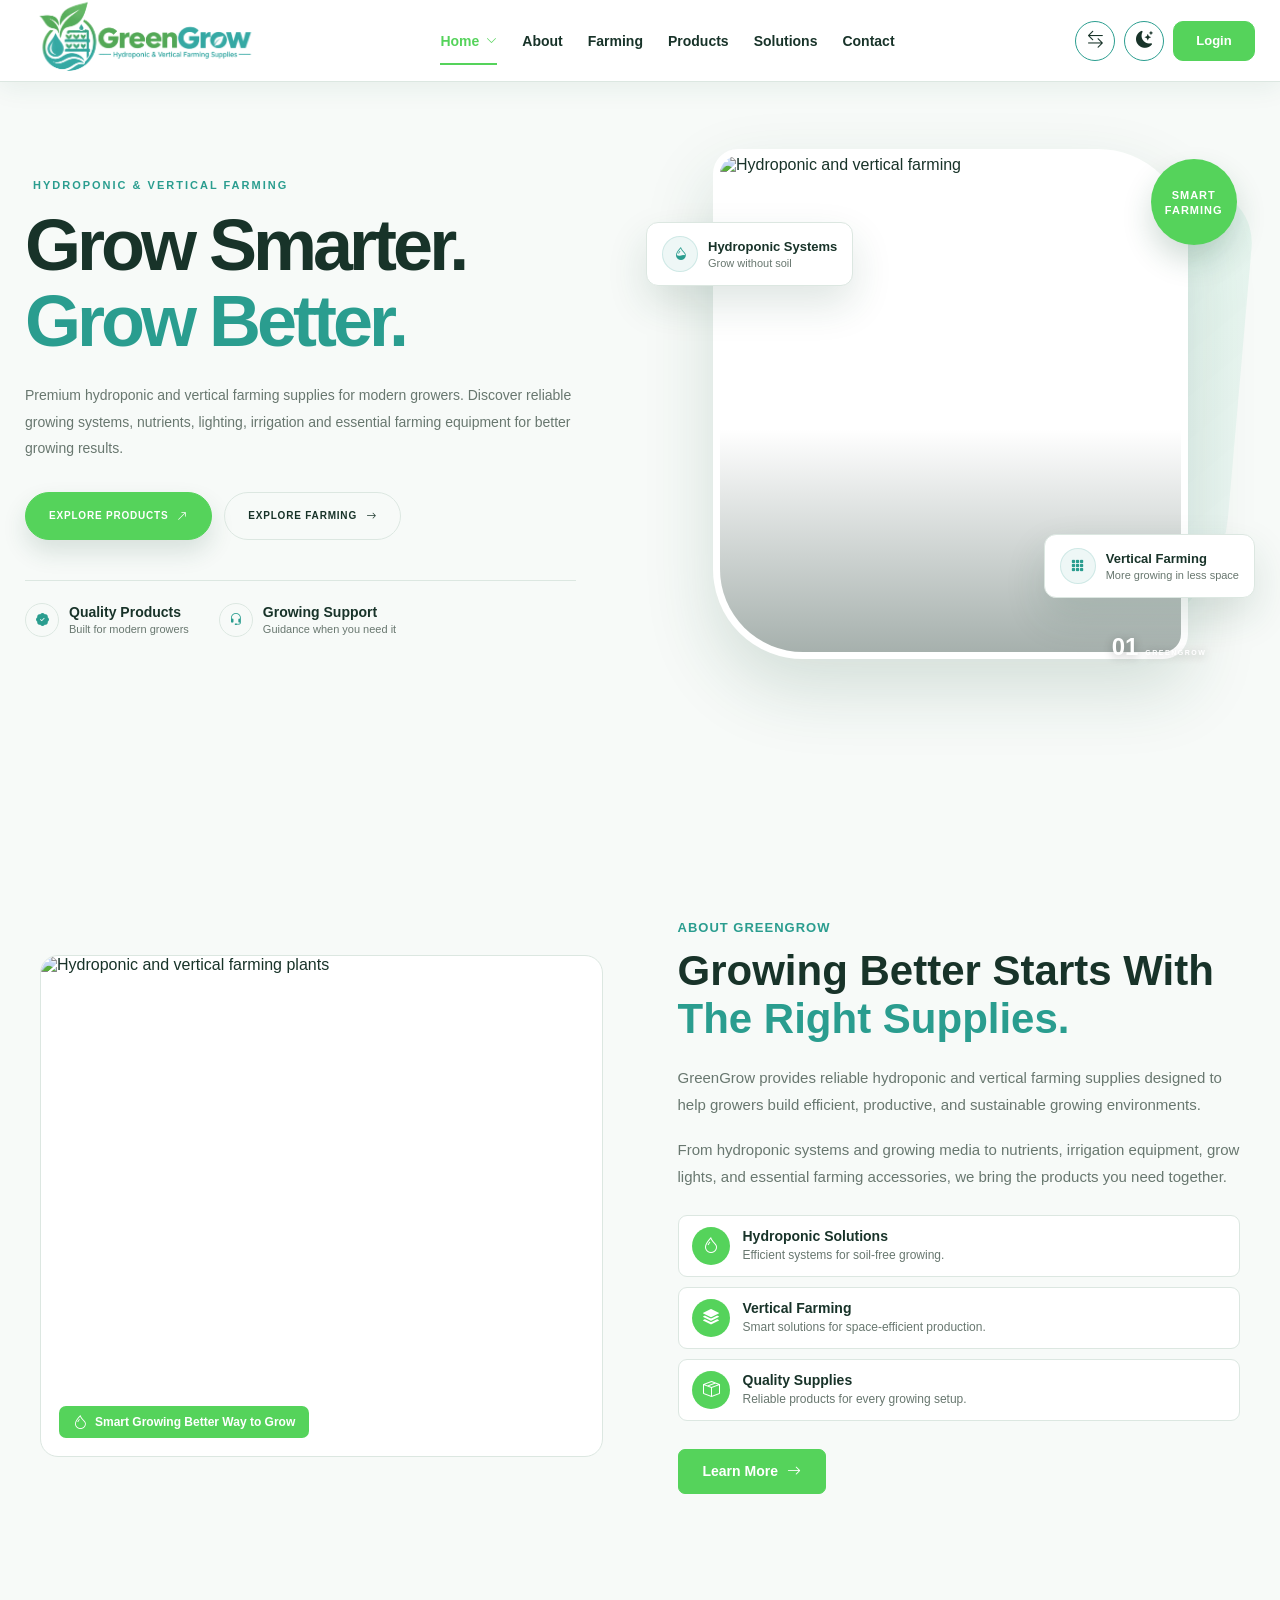
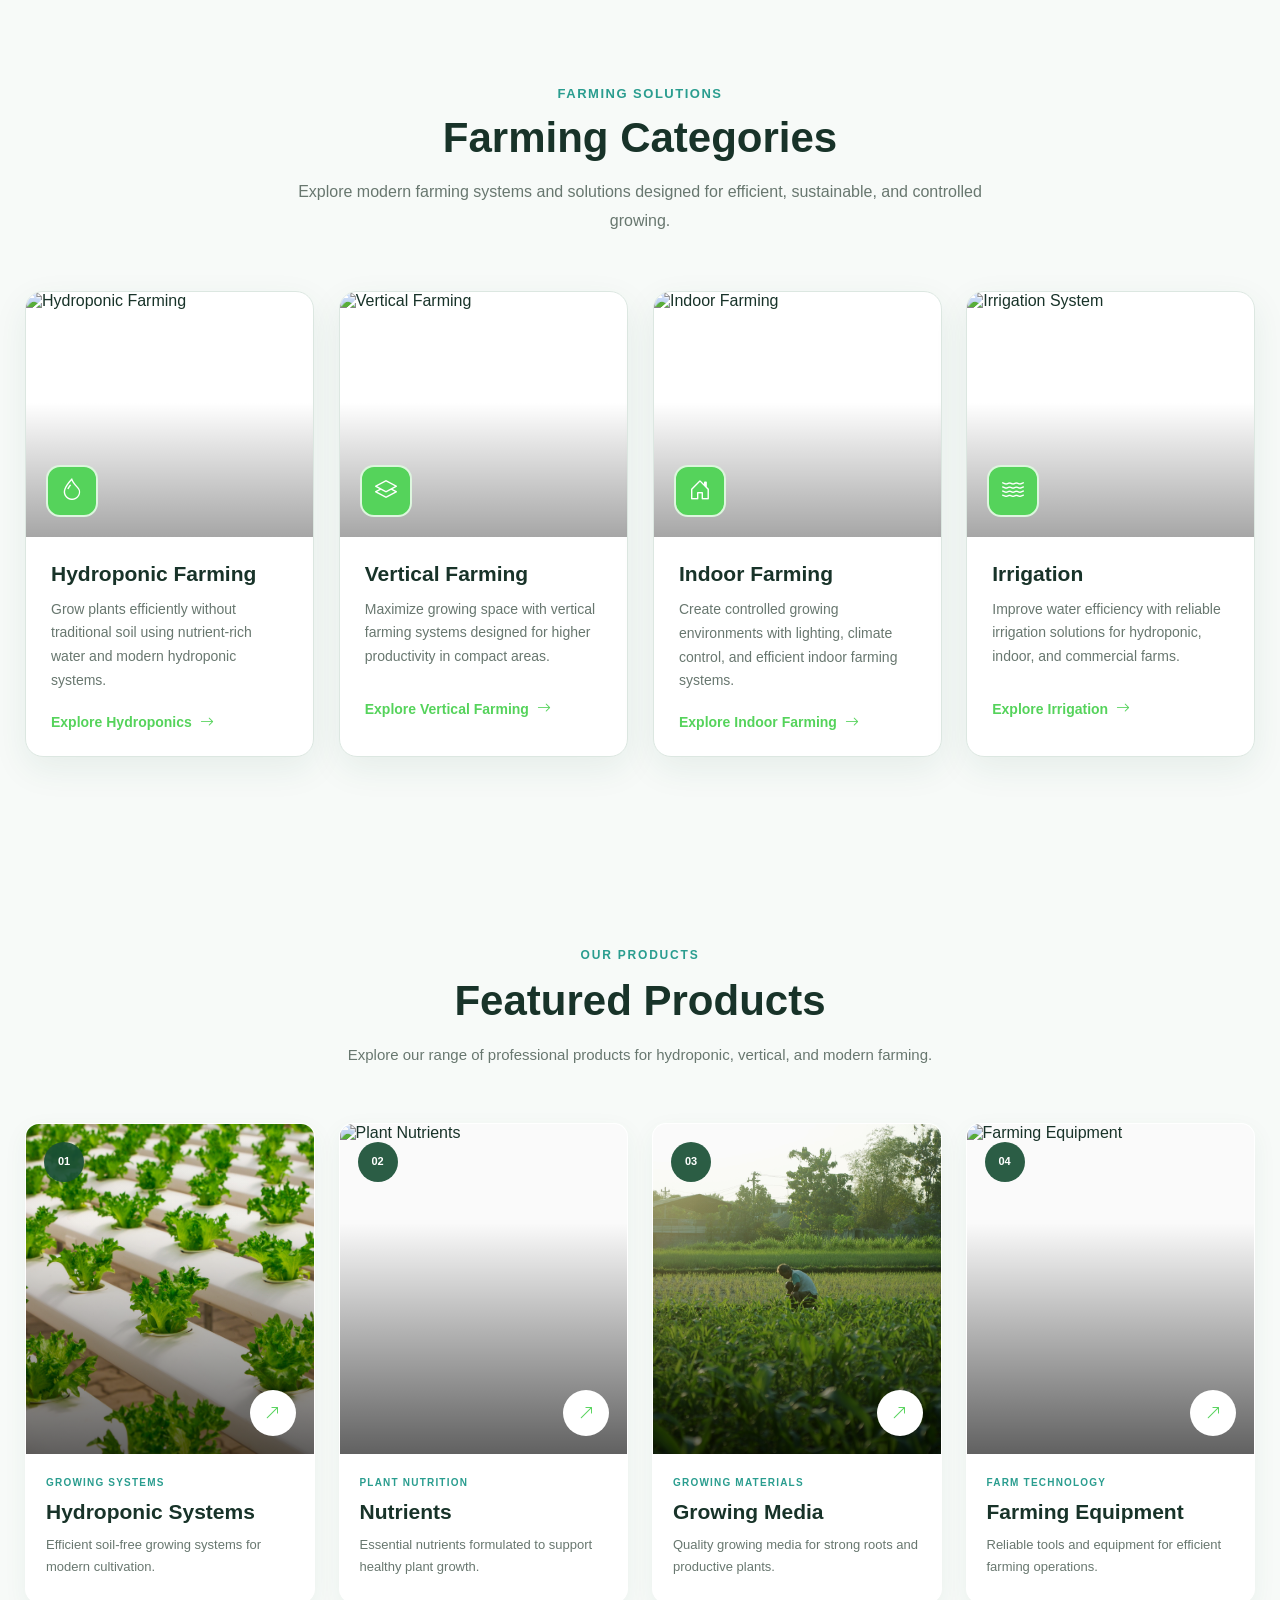
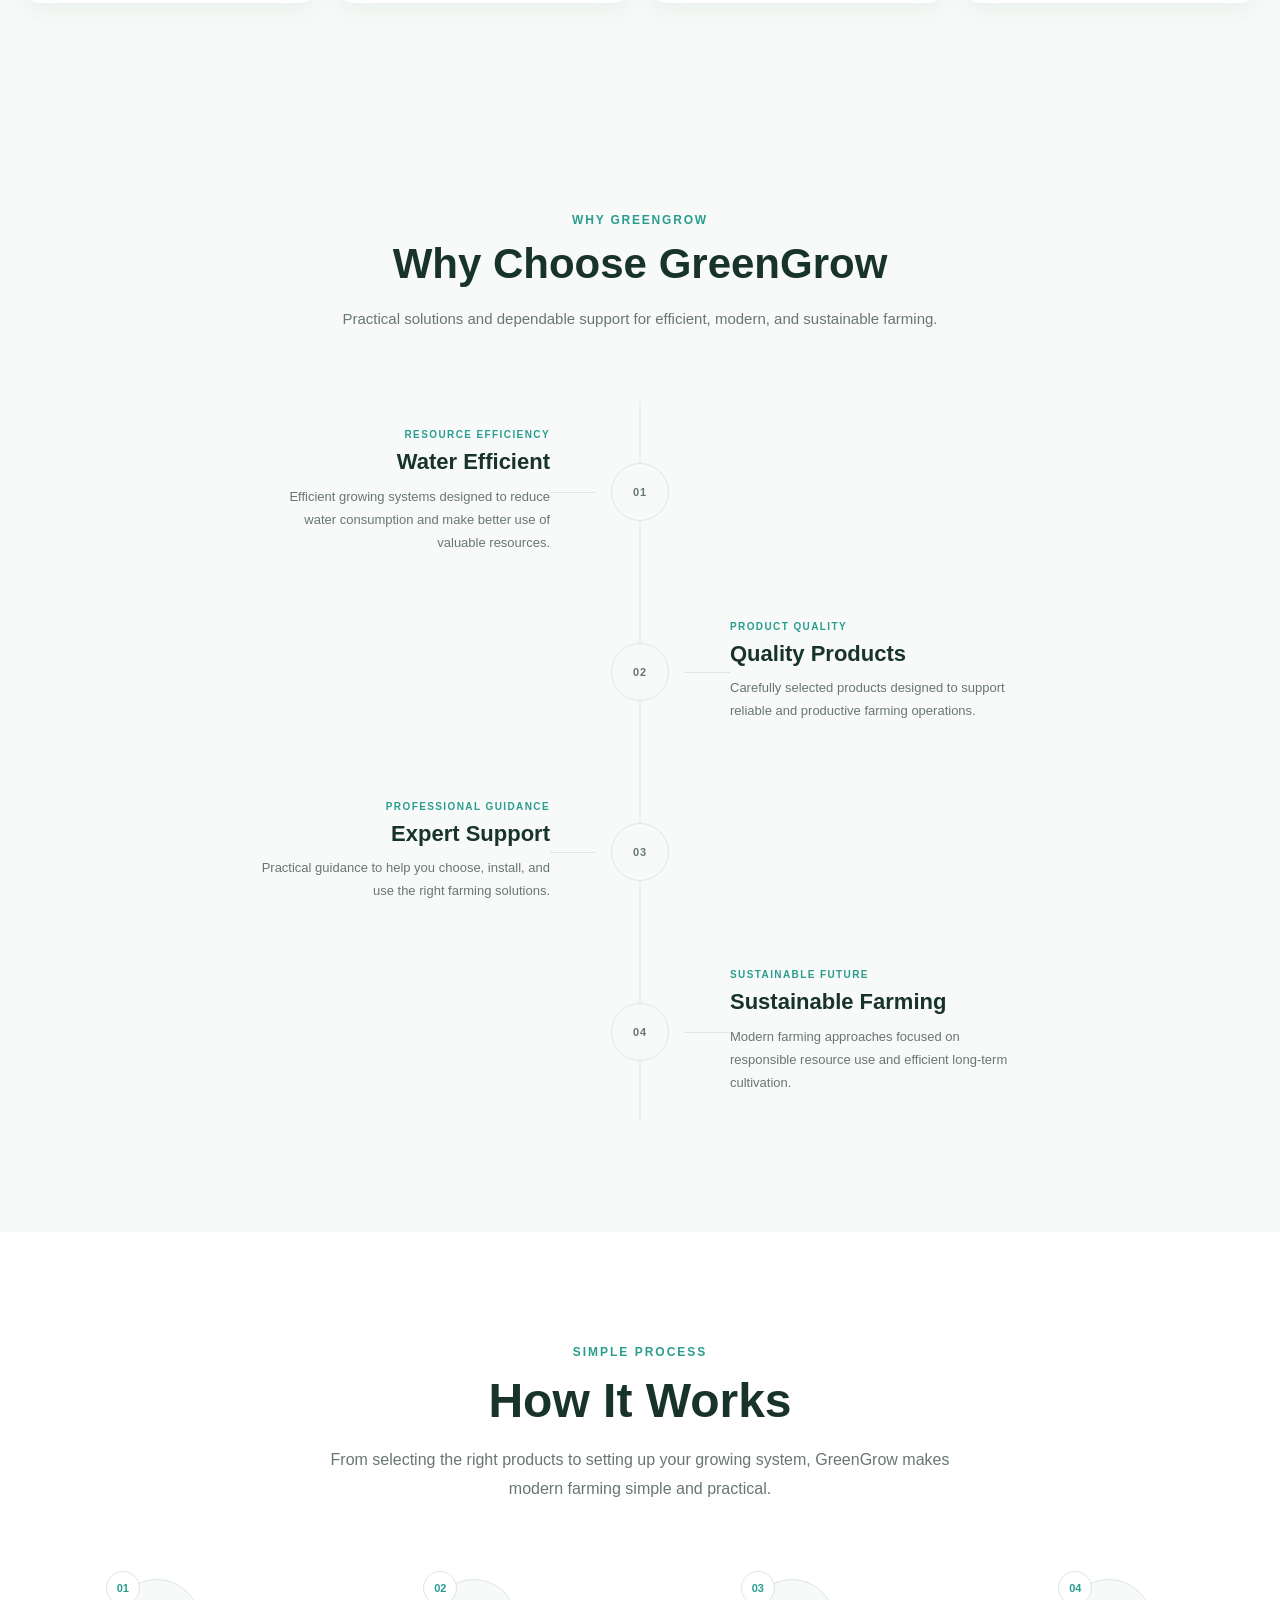
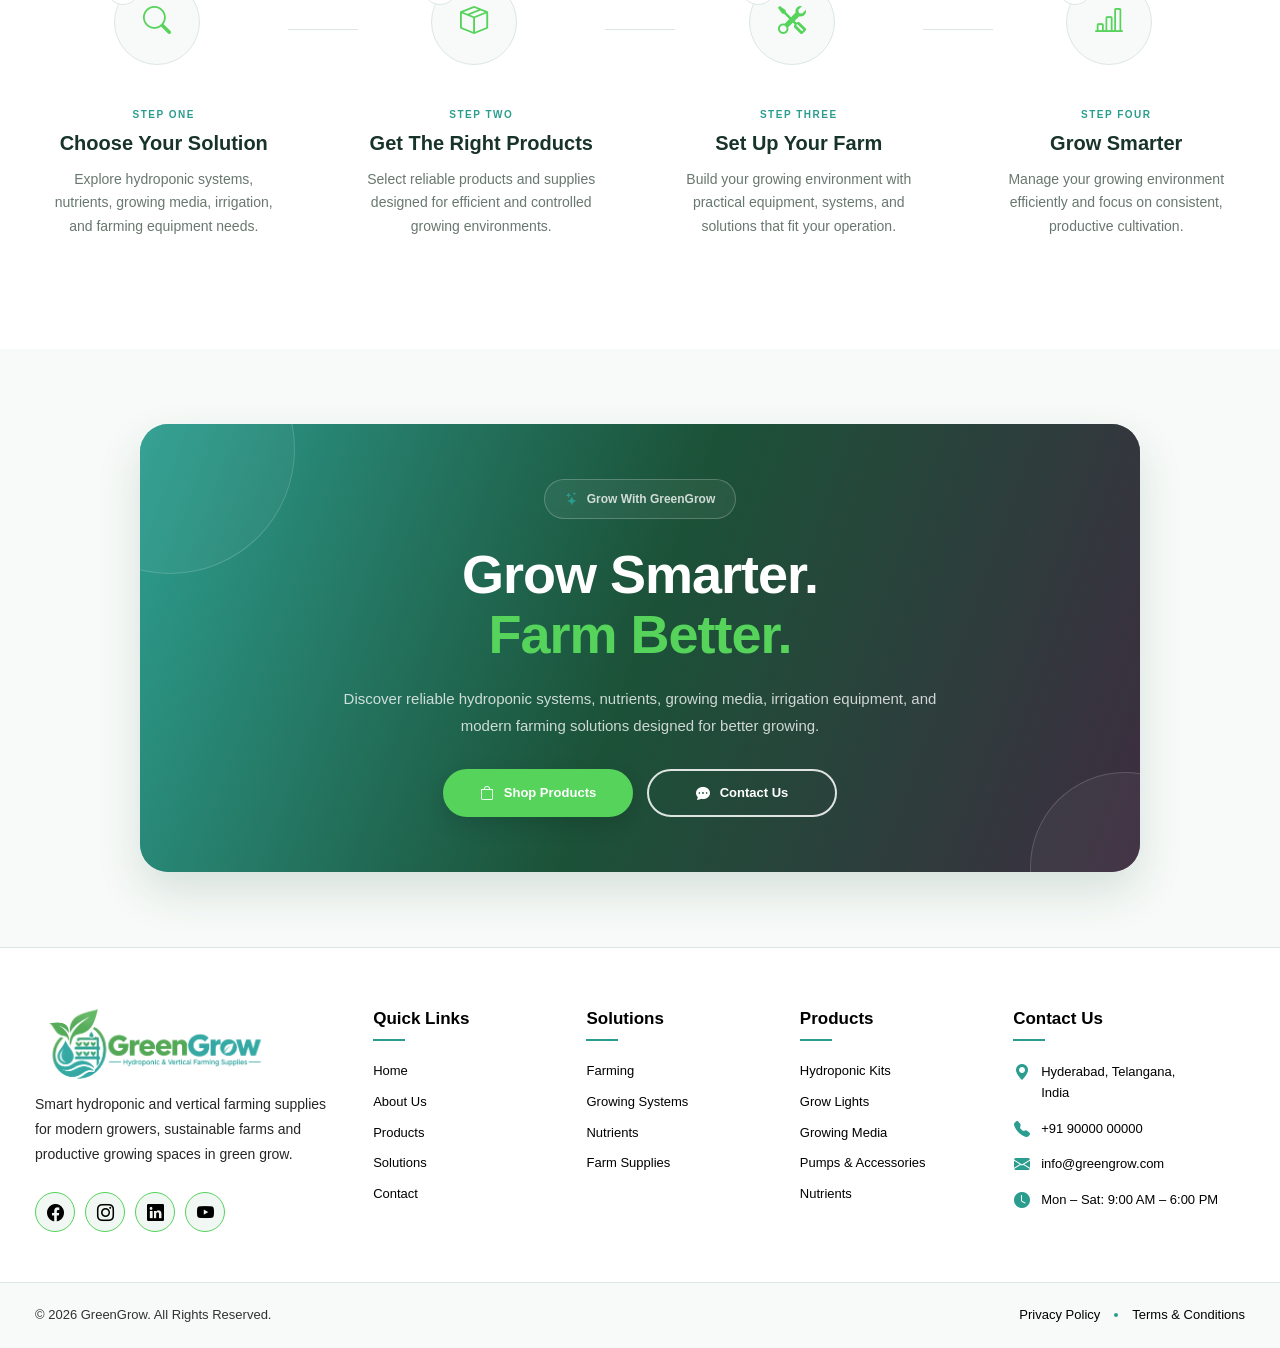
==== commit 9b4fee01: "first commit" ====
--- a/index.html
+++ b/index.html
@@ -246,7 +246,7 @@
             </div>
 
 
-            <!-- FLOATING CARD -->
+           
             <div class="home1-hero-card home1-card-bottom">
 
                 <div class="home1-card-icon">
@@ -261,7 +261,7 @@
             </div>
 
 
-            <!-- ROUND BADGE -->
+           
             <div class="home1-hero-badge">
                 <i class="bi bi-leaf-fill"></i>
                 <span>
@@ -567,7 +567,7 @@
         </div>
 
 
-        <!-- Product Categories -->
+      
         <div class="featured-products-grid">
 
 
@@ -806,7 +806,7 @@
             </div>
 
 
-            <!-- 02 -->
+          
             <div class="why-timeline-item">
 
                 <div class="why-timeline-marker">
@@ -838,7 +838,7 @@
             </div>
 
 
-            <!-- 03 -->
+          
             <div class="why-timeline-item">
 
                 <div class="why-timeline-marker">
@@ -870,7 +870,7 @@
             </div>
 
 
-            <!-- 04 -->
+         
             <div class="why-timeline-item">
 
                 <div class="why-timeline-marker">
@@ -1024,219 +1024,17 @@
 
 
 
-<section class="classic-faq" id="faq">
-
-    <div class="classic-faq-container">
-
-        
-        <div class="classic-faq-heading">
-
-            <div class="classic-faq-eyebrow">
-               
-                FREQUENTLY ASKED QUESTIONS
-                
-            </div>
-
-            <h2>
-                Questions About
-                <strong>Modern Farming?</strong>
-            </h2>
-
-            <p>
-                Find clear answers about hydroponic systems, vertical farming,
-                growing supplies, setup, and ongoing support.
-            </p>
-
-        </div>
-
-
-        <div class="classic-faq-layout">
-
-           
-            <div class="classic-faq-info">
-
-                <div class="classic-faq-icon">
-                    <i class="bi bi-patch-question"></i>
-                </div>
-
-                <span class="classic-faq-label">
-                    NEED MORE HELP?
-                </span>
-
-                <h3>
-                    Let's Find The Right
-                    <span>Growing Solution.</span>
-                </h3>
-
-                <p>
-                    Our team can help you choose the right systems,
-                    nutrients, components, and farming supplies for your setup.
-                </p>
-
-                <a href="contact.html" class="classic-faq-contact">
-                    Contact Us
-                    <i class="bi bi-arrow-up-right"></i>
-                </a>
-
-            </div>
-
-
-          
-            <div class="classic-faq-list">
-
-                <div class="classic-faq-item active">
-
-                    <button class="classic-faq-question" type="button">
-
-                        <span>
-                            What is hydroponic farming?
-                        </span>
-
-                        <i class="bi bi-plus"></i>
-
-                    </button>
-
-                    <div class="classic-faq-answer">
-
-                        <p>
-                            Hydroponic farming is a soil-free growing method
-                            where plants receive water, nutrients, oxygen,
-                            and controlled growing conditions directly through
-                            a specialized system.
-                        </p>
-
-                    </div>
-
-                </div>
-
-
-                <div class="classic-faq-item">
-
-                    <button class="classic-faq-question" type="button">
-
-                        <span>
-                            What products does GreenGrow provide?
-                        </span>
-
-                        <i class="bi bi-plus"></i>
-
-                    </button>
-
-                    <div class="classic-faq-answer">
-
-                        <p>
-                            GreenGrow provides hydroponic systems, growing
-                            media, nutrients, irrigation components, grow
-                            lights, vertical farming equipment, and other
-                            essential cultivation supplies.
-                        </p>
-
-                    </div>
-
-                </div>
-
-
-                <div class="classic-faq-item">
-
-                    <button class="classic-faq-question" type="button">
-
-                        <span>
-                            Is hydroponic farming suitable for beginners?
-                        </span>
-
-                        <i class="bi bi-plus"></i>
-
-                    </button>
-
-                    <div class="classic-faq-answer">
-
-                        <p>
-                            Yes. Beginners can start with a suitable
-                            small-scale system and gradually expand as they
-                            gain experience with plant care, nutrients,
-                            lighting, and water management.
-                        </p>
-
-                    </div>
-
-                </div>
-
-
-                <div class="classic-faq-item">
-
-                    <button class="classic-faq-question" type="button">
-
-                        <span>
-                            Can I use vertical farming indoors?
-                        </span>
-
-                        <i class="bi bi-plus"></i>
-
-                    </button>
-
-                    <div class="classic-faq-answer">
-
-                        <p>
-                            Yes. Vertical farming can be designed for indoor
-                            environments using suitable lighting, irrigation,
-                            airflow, temperature, and growing systems.
-                        </p>
-
-                    </div>
-
-                </div>
-
-
-                <div class="classic-faq-item">
-
-                    <button class="classic-faq-question" type="button">
-
-                        <span>
-                            Can GreenGrow help me choose a system?
-                        </span>
-
-                        <i class="bi bi-plus"></i>
-
-                    </button>
-
-                    <div class="classic-faq-answer">
-
-                        <p>
-                            Yes. You can contact our team with your growing
-                            goals, available space, crop requirements, and
-                            project scale so we can help identify suitable
-                            products and solutions.
-                        </p>
-
-                    </div>
-
-                </div>
-
-            </div>
-
-        </div>
-
-    </div>
-
-</section>
-
-
-
-
-
-
-
 
 
 
 <section class="greengrow-cta">
   <div class="greengrow-cta-container">
 
-    <!-- Decorative shapes -->
+   
     <span class="greengrow-cta-circle greengrow-cta-circle-one"></span>
     <span class="greengrow-cta-circle greengrow-cta-circle-two"></span>
 
-    <!-- CTA Content -->
+    
     <div class="greengrow-cta-content">
 
       <div class="greengrow-cta-tag">
@@ -1283,7 +1081,7 @@
 
     <div class="footer-container">
 
-        <!-- Brand -->
+    
         <div class="footer-brand">
 
             <a href="index.html" class="footer-logo">
@@ -1320,7 +1118,7 @@
         </div>
 
 
-        <!-- Quick Links -->
+       
         <div class="footer-column">
 
             <h3>Quick Links</h3>
@@ -1350,7 +1148,7 @@
         </div>
 
 
-        <!-- Solutions -->
+       
         <div class="footer-column">
 
             <h3>Solutions</h3>
@@ -1380,7 +1178,7 @@
         </div>
 
 
-        <!-- Products -->
+       
         <div class="footer-column">
 
             <h3>Products</h3>
@@ -1410,7 +1208,7 @@
         </div>
 
 
-        <!-- Contact -->
+        
         <div class="footer-column footer-contact">
 
             <h3>Contact Us</h3>
@@ -1512,1528 +1310,3 @@
 
 
 
-
-
-<!-- =========================
-     GREENGROW — MORPHING SHAPE HERO
-     Hero Banner Only
-========================= -->
-
-<section class="gg-morph-hero">
-
-  <!-- Animated Organic Background Shapes -->
-  <div class="gg-morph-shapes" aria-hidden="true">
-    <span class="gg-morph-shape shape-1"></span>
-    <span class="gg-morph-shape shape-2"></span>
-    <span class="gg-morph-shape shape-3"></span>
-    <span class="gg-morph-shape shape-4"></span>
-    <span class="gg-morph-shape shape-5"></span>
-  </div>
-
-  <!-- Background Grid -->
-  <div class="gg-morph-grid" aria-hidden="true"></div>
-
-  <!-- Floating Farming Graphics -->
-  <div class="gg-morph-particle particle-1"></div>
-  <div class="gg-morph-particle particle-2"></div>
-  <div class="gg-morph-particle particle-3"></div>
-  <div class="gg-morph-particle particle-4"></div>
-  <div class="gg-morph-particle particle-5"></div>
-
-  <div class="gg-morph-container">
-
-    <!-- Hero Content -->
-    <div class="gg-morph-content">
-
-      <span class="gg-morph-eyebrow">
-        <i class="bi bi-leaf"></i>
-        SMART FARMING TECHNOLOGY
-      </span>
-
-      <h1>
-        Grow Smarter.
-        <span>Grow Naturally.</span>
-      </h1>
-
-      <p>
-        Hydroponic and vertical farming systems, growing equipment,
-        nutrients, irrigation and modern farming supplies designed
-        for efficient growing environments.
-      </p>
-
-      <div class="gg-morph-buttons">
-        <a href="products.html" class="gg-morph-btn gg-morph-primary">
-          Explore Products
-          <i class="bi bi-arrow-up-right"></i>
-        </a>
-
-        <a href="solutions.html" class="gg-morph-btn gg-morph-outline">
-          Discover Farming
-          <i class="bi bi-arrow-right"></i>
-        </a>
-      </div>
-
-    </div>
-
-    <!-- Hero Visual -->
-    <div class="gg-morph-visual">
-
-      <div class="gg-morph-visual-orbit orbit-1"></div>
-      <div class="gg-morph-visual-orbit orbit-2"></div>
-
-      <!-- Organic Main Shape -->
-      <div class="gg-morph-visual-shape">
-
-        <div class="gg-morph-image-wrap">
-          <img
-            src="https://images.pexels.com/photos/28129609/pexels-photo-28129609.jpeg"
-            alt="Modern hydroponic vertical farming system"
-          >
-        </div>
-
-        <!-- Plant Graphic -->
-        <div class="gg-morph-plant">
-          <span class="plant-stem"></span>
-          <span class="plant-leaf leaf-1"></span>
-          <span class="plant-leaf leaf-2"></span>
-          <span class="plant-leaf leaf-3"></span>
-          <span class="plant-leaf leaf-4"></span>
-        </div>
-
-        <!-- Water Drops -->
-        <span class="gg-drop drop-1">
-          <i class="bi bi-droplet-fill"></i>
-        </span>
-
-        <span class="gg-drop drop-2">
-          <i class="bi bi-droplet-fill"></i>
-        </span>
-
-        <span class="gg-drop drop-3">
-          <i class="bi bi-droplet-fill"></i>
-        </span>
-
-      </div>
-
-      <!-- Floating Info -->
-      <div class="gg-morph-info info-1">
-        <i class="bi bi-droplet-half"></i>
-        <div>
-          <small>WATER</small>
-          <strong>RECIRCULATING</strong>
-        </div>
-      </div>
-
-      <div class="gg-morph-info info-2">
-        <i class="bi bi-tree"></i>
-        <div>
-          <small>GROWTH</small>
-          <strong>OPTIMIZED</strong>
-        </div>
-      </div>
-
-    </div>
-
-  </div>
-
-  <!-- Bottom Data -->
-  <div class="gg-morph-data">
-    <div>
-      <i class="bi bi-droplet"></i>
-      <span>
-        <small>WATER</small>
-        <strong>CONTROLLED</strong>
-      </span>
-    </div>
-
-    <div>
-      <i class="bi bi-sun"></i>
-      <span>
-        <small>LIGHT</small>
-        <strong>OPTIMIZED</strong>
-      </span>
-    </div>
-
-    <div>
-      <i class="bi bi-grid-3x3-gap"></i>
-      <span>
-        <small>SPACE</small>
-        <strong>MAXIMIZED</strong>
-      </span>
-    </div>
-
-    <div>
-      <i class="bi bi-graph-up-arrow"></i>
-      <span>
-        <small>GROWTH</small>
-        <strong>SMART SYSTEM</strong>
-      </span>
-    </div>
-  </div>
-
-</section>
-
-
-<style>
-/* =========================================
-   GREENGROW MORPHING SHAPE HERO
-========================================= */
-
-.gg-morph-hero{
-  --gg-primary:#195036;
-  --gg-secondary:#2A9D8F;
-  --gg-bg:#F7FAF8;
-  --gg-text:#183329;
-  --gg-muted:#68776F;
-
-  position:relative;
-  min-height:760px;
-  width:100%;
-  overflow:hidden;
-  isolation:isolate;
-  display:flex;
-  align-items:center;
-  background:var(--gg-bg);
-  color:var(--gg-text);
-}
-
-/* =========================================
-   MORPHING ORGANIC BACKGROUND
-========================================= */
-
-.gg-morph-shapes{
-  position:absolute;
-  inset:0;
-  z-index:-3;
-  pointer-events:none;
-  overflow:hidden;
-}
-
-.gg-morph-shape{
-  position:absolute;
-  display:block;
-  filter:blur(1px);
-  opacity:.55;
-  will-change:transform,border-radius;
-}
-
-/* Large organic shape */
-
-.shape-1{
-  width:620px;
-  height:620px;
-  top:-190px;
-  right:-110px;
-  background:linear-gradient(
-    135deg,
-    rgba(42,157,143,.22),
-    rgba(102,187,106,.13)
-  );
-  border-radius:58% 42% 67% 33% / 43% 61% 39% 57%;
-  animation:ggMorphOne 14s ease-in-out infinite alternate;
-}
-
-/* Left organic shape */
-
-.shape-2{
-  width:480px;
-  height:480px;
-  left:-240px;
-  bottom:-180px;
-  background:rgba(25,80,54,.10);
-  border-radius:42% 58% 35% 65% / 63% 34% 66% 37%;
-  animation:ggMorphTwo 17s ease-in-out infinite alternate;
-}
-
-/* Center soft shape */
-
-.shape-3{
-  width:330px;
-  height:330px;
-  left:43%;
-  top:34%;
-  background:rgba(42,157,143,.07);
-  border-radius:70% 30% 55% 45% / 38% 64% 36% 62%;
-  animation:ggMorphThree 11s ease-in-out infinite alternate;
-}
-
-/* Top-left shape */
-
-.shape-4{
-  width:250px;
-  height:250px;
-  top:80px;
-  left:20%;
-  background:rgba(102,187,106,.08);
-  border-radius:37% 63% 60% 40% / 55% 35% 65% 45%;
-  animation:ggMorphFour 13s ease-in-out infinite alternate;
-}
-
-/* Bottom-right shape */
-
-.shape-5{
-  width:380px;
-  height:380px;
-  right:18%;
-  bottom:-240px;
-  background:rgba(42,157,143,.08);
-  border-radius:60% 40% 30% 70% / 48% 68% 32% 52%;
-  animation:ggMorphFive 16s ease-in-out infinite alternate;
-}
-
-
-@keyframes ggMorphOne{
-  0%{
-    transform:translate3d(0,0,0) rotate(0deg) scale(1);
-    border-radius:58% 42% 67% 33% / 43% 61% 39% 57%;
-  }
-
-  25%{
-    transform:translate3d(-35px,35px,0) rotate(18deg) scale(1.06);
-    border-radius:35% 65% 48% 52% / 61% 36% 64% 39%;
-  }
-
-  50%{
-    transform:translate3d(-80px,15px,0) rotate(38deg) scale(.94);
-    border-radius:72% 28% 34% 66% / 38% 67% 33% 62%;
-  }
-
-  75%{
-    transform:translate3d(-35px,-25px,0) rotate(58deg) scale(1.08);
-    border-radius:44% 56% 70% 30% / 58% 42% 58% 42%;
-  }
-
-  100%{
-    transform:translate3d(20px,10px,0) rotate(78deg) scale(1);
-    border-radius:63% 37% 42% 58% / 34% 65% 35% 66%;
-  }
-}
-
-
-@keyframes ggMorphTwo{
-  0%{
-    transform:translate(0,0) rotate(0deg) scale(1);
-    border-radius:42% 58% 35% 65% / 63% 34% 66% 37%;
-  }
-
-  50%{
-    transform:translate(70px,-35px) rotate(-35deg) scale(1.08);
-    border-radius:65% 35% 57% 43% / 36% 61% 39% 64%;
-  }
-
-  100%{
-    transform:translate(20px,35px) rotate(-70deg) scale(.94);
-    border-radius:33% 67% 43% 57% / 62% 39% 61% 38%;
-  }
-}
-
-
-@keyframes ggMorphThree{
-  0%{
-    transform:translate(0,0) rotate(0deg) scale(1);
-    border-radius:70% 30% 55% 45% / 38% 64% 36% 62%;
-  }
-
-  50%{
-    transform:translate(60px,-30px) rotate(90deg) scale(1.15);
-    border-radius:38% 62% 70% 30% / 60% 35% 65% 40%;
-  }
-
-  100%{
-    transform:translate(-50px,45px) rotate(180deg) scale(.9);
-    border-radius:55% 45% 35% 65% / 32% 68% 42% 58%;
-  }
-}
-
-
-@keyframes ggMorphFour{
-  0%{
-    transform:translate(0,0) rotate(0deg);
-    border-radius:37% 63% 60% 40% / 55% 35% 65% 45%;
-  }
-
-  50%{
-    transform:translate(50px,35px) rotate(80deg) scale(1.12);
-    border-radius:65% 35% 40% 60% / 35% 65% 35% 65%;
-  }
-
-  100%{
-    transform:translate(-20px,65px) rotate(150deg) scale(.9);
-    border-radius:44% 56% 66% 34% / 65% 42% 58% 35%;
-  }
-}
-
-
-@keyframes ggMorphFive{
-  0%{
-    transform:translate(0,0) rotate(0deg);
-    border-radius:60% 40% 30% 70% / 48% 68% 32% 52%;
-  }
-
-  50%{
-    transform:translate(-70px,-50px) rotate(-70deg) scale(1.12);
-    border-radius:35% 65% 60% 40% / 67% 36% 64% 33%;
-  }
-
-  100%{
-    transform:translate(30px,-30px) rotate(-145deg) scale(.92);
-    border-radius:72% 28% 42% 58% / 35% 62% 38% 65%;
-  }
-}
-
-
-/* =========================================
-   BACKGROUND GRID
-========================================= */
-
-.gg-morph-grid{
-  position:absolute;
-  inset:0;
-  z-index:-2;
-  opacity:.35;
-  pointer-events:none;
-
-  background-image:
-    linear-gradient(
-      rgba(25,80,54,.045) 1px,
-      transparent 1px
-    ),
-    linear-gradient(
-      90deg,
-      rgba(25,80,54,.045) 1px,
-      transparent 1px
-    );
-
-  background-size:65px 65px;
-
-  mask-image:linear-gradient(
-    to bottom,
-    transparent,
-    black 25%,
-    black 75%,
-    transparent
-  );
-}
-
-
-/* =========================================
-   FLOATING PARTICLES
-========================================= */
-
-.gg-morph-particle{
-  position:absolute;
-  width:5px;
-  height:5px;
-  border-radius:50%;
-  background:var(--gg-secondary);
-  opacity:.35;
-  z-index:-1;
-  animation:ggParticle 6s ease-in-out infinite;
-}
-
-.particle-1{
-  left:8%;
-  top:30%;
-  animation-delay:0s;
-}
-
-.particle-2{
-  left:17%;
-  top:68%;
-  animation-delay:1s;
-}
-
-.particle-3{
-  left:48%;
-  top:17%;
-  animation-delay:2s;
-}
-
-.particle-4{
-  right:35%;
-  top:26%;
-  animation-delay:3s;
-}
-
-.particle-5{
-  right:8%;
-  bottom:25%;
-  animation-delay:4s;
-}
-
-@keyframes ggParticle{
-  0%,100%{
-    transform:translate3d(0,0,0) scale(1);
-    opacity:.25;
-  }
-
-  50%{
-    transform:translate3d(0,-30px,0) scale(1.8);
-    opacity:.7;
-  }
-}
-
-
-/* =========================================
-   MAIN CONTAINER
-========================================= */
-
-.gg-morph-container{
-  width:min(1200px,calc(100% - 70px));
-  margin:0 auto;
-  display:grid;
-  grid-template-columns:minmax(0,1fr) minmax(400px,500px);
-  align-items:center;
-  gap:70px;
-  padding:90px 0 120px;
-}
-
-
-/* =========================================
-   CONTENT
-========================================= */
-
-.gg-morph-content{
-  position:relative;
-  z-index:5;
-  max-width:650px;
-}
-
-.gg-morph-eyebrow{
-  display:inline-flex;
-  align-items:center;
-  gap:10px;
-  margin-bottom:22px;
-  color:var(--gg-secondary);
-  font-size:10px;
-  font-weight:800;
-  letter-spacing:2.4px;
-  text-transform:uppercase;
-}
-
-.gg-morph-eyebrow i{
-  font-size:15px;
-  animation:ggLeafPulse 2.5s ease-in-out infinite;
-}
-
-@keyframes ggLeafPulse{
-  0%,100%{transform:rotate(0deg) scale(1);}
-  50%{transform:rotate(-12deg) scale(1.2);}
-}
-
-
-.gg-morph-content h1{
-  margin:0;
-  color:var(--gg-text);
-  font-size:clamp(48px,6vw,82px);
-  font-weight:800;
-  line-height:.98;
-  letter-spacing:-4px;
-}
-
-.gg-morph-content h1 span{
-  display:block;
-  color:var(--gg-secondary);
-}
-
-.gg-morph-content p{
-  max-width:610px;
-  margin:27px 0 32px;
-  color:var(--gg-muted);
-  font-size:13px;
-  line-height:1.9;
-}
-
-
-/* =========================================
-   BUTTONS
-========================================= */
-
-.gg-morph-buttons{
-  display:flex;
-  align-items:center;
-  gap:12px;
-  flex-wrap:wrap;
-}
-
-.gg-morph-btn{
-  min-height:48px;
-  padding:0 22px;
-  display:inline-flex;
-  align-items:center;
-  justify-content:center;
-  gap:10px;
-  border-radius:6px;
-  font-size:9px;
-  font-weight:800;
-  letter-spacing:1px;
-  text-transform:uppercase;
-  text-decoration:none;
-  transition:
-    transform .35s ease,
-    background .35s ease,
-    color .35s ease,
-    border-color .35s ease,
-    box-shadow .35s ease;
-}
-
-.gg-morph-btn i{
-  font-size:13px;
-  transition:transform .35s ease;
-}
-
-.gg-morph-btn:hover i{
-  transform:translate(3px,-3px);
-}
-
-.gg-morph-primary{
-  color:#fff;
-  background:var(--gg-primary);
-  border:1px solid var(--gg-primary);
-}
-
-.gg-morph-primary:hover{
-  color:#fff;
-  background:var(--gg-secondary);
-  border-color:var(--gg-secondary);
-  transform:translateY(-3px);
-  box-shadow:0 14px 30px rgba(42,157,143,.18);
-}
-
-.gg-morph-outline{
-  color:var(--gg-primary);
-  background:rgba(255,255,255,.55);
-  border:1px solid rgba(25,80,54,.22);
-}
-
-.gg-morph-outline:hover{
-  color:var(--gg-secondary);
-  border-color:var(--gg-secondary);
-  background:#fff;
-  transform:translateY(-3px);
-}
-
-
-/* =========================================
-   VISUAL AREA
-========================================= */
-
-.gg-morph-visual{
-  position:relative;
-  min-height:540px;
-  display:flex;
-  align-items:center;
-  justify-content:center;
-}
-
-.gg-morph-visual-shape{
-  position:relative;
-  width:min(440px,100%);
-  aspect-ratio:1 / 1;
-  z-index:3;
-
-  border-radius:
-    48% 52% 61% 39% /
-    40% 55% 45% 60%;
-
-  overflow:hidden;
-
-  background:
-    linear-gradient(
-      135deg,
-      rgba(42,157,143,.8),
-      rgba(25,80,54,.7)
-    );
-
-  box-shadow:
-    0 35px 80px rgba(25,80,54,.18);
-
-  animation:
-    ggHeroMorph 9s ease-in-out infinite alternate;
-}
-
-
-@keyframes ggHeroMorph{
-  0%{
-    border-radius:48% 52% 61% 39% / 40% 55% 45% 60%;
-    transform:rotate(-2deg);
-  }
-
-  25%{
-    border-radius:61% 39% 44% 56% / 55% 42% 58% 45%;
-    transform:rotate(2deg);
-  }
-
-  50%{
-    border-radius:39% 61% 55% 45% / 43% 65% 35% 57%;
-    transform:rotate(-1deg);
-  }
-
-  75%{
-    border-radius:56% 44% 36% 64% / 64% 35% 65% 36%;
-    transform:rotate(3deg);
-  }
-
-  100%{
-    border-radius:43% 57% 66% 34% / 37% 59% 41% 63%;
-    transform:rotate(-2deg);
-  }
-}
-
-
-/* =========================================
-   IMAGE
-========================================= */
-
-.gg-morph-image-wrap{
-  position:absolute;
-  inset:8px;
-  overflow:hidden;
-
-  border-radius:
-    48% 52% 61% 39% /
-    40% 55% 45% 60%;
-
-  transition:border-radius .8s ease;
-}
-
-.gg-morph-image-wrap::after{
-  content:"";
-  position:absolute;
-  inset:0;
-  background:
-    linear-gradient(
-      135deg,
-      rgba(25,80,54,.08),
-      rgba(42,157,143,.22)
-    );
-  pointer-events:none;
-}
-
-.gg-morph-image-wrap img{
-  width:100%;
-  height:100%;
-  display:block;
-  object-fit:cover;
-  object-position:center;
-  transform:scale(1.04);
-  filter:saturate(1.05) contrast(1.03);
-  animation:ggImageZoom 10s ease-in-out infinite alternate;
-}
-
-@keyframes ggImageZoom{
-  0%{transform:scale(1.04);}
-  100%{transform:scale(1.12);}
-}
-
-
-/* =========================================
-   VISUAL ORBITS
-========================================= */
-
-.gg-morph-visual-orbit{
-  position:absolute;
-  border:1px solid rgba(42,157,143,.22);
-  border-radius:50%;
-  pointer-events:none;
-}
-
-.orbit-1{
-  width:520px;
-  height:520px;
-  animation:ggOrbitOne 16s linear infinite;
-}
-
-.orbit-2{
-  width:600px;
-  height:600px;
-  border-style:dashed;
-  opacity:.55;
-  animation:ggOrbitTwo 24s linear infinite reverse;
-}
-
-@keyframes ggOrbitOne{
-  from{transform:rotate(0deg) scaleX(1.15);}
-  to{transform:rotate(360deg) scaleX(1.15);}
-}
-
-@keyframes ggOrbitTwo{
-  from{transform:rotate(0deg) scaleX(.9);}
-  to{transform:rotate(360deg) scaleX(.9);}
-}
-
-
-/* =========================================
-   ANIMATED PLANT
-========================================= */
-
-.gg-morph-plant{
-  position:absolute;
-  right:25px;
-  bottom:22px;
-  width:150px;
-  height:200px;
-  z-index:8;
-  pointer-events:none;
-}
-
-.plant-stem{
-  position:absolute;
-  left:72px;
-  bottom:0;
-  width:4px;
-  height:150px;
-  border-radius:10px;
-  background:#8BC34A;
-  transform-origin:bottom;
-  animation:ggPlantGrow 5s ease-in-out infinite;
-}
-
-@keyframes ggPlantGrow{
-  0%,10%{
-    transform:scaleY(.25);
-  }
-
-  45%,75%{
-    transform:scaleY(1);
-  }
-
-  100%{
-    transform:scaleY(.25);
-  }
-}
-
-.plant-leaf{
-  position:absolute;
-  width:55px;
-  height:25px;
-  background:#66BB6A;
-  border-radius:100% 0 100% 0;
-  transform-origin:left center;
-  opacity:0;
-}
-
-.leaf-1{
-  left:74px;
-  bottom:90px;
-  transform:rotate(-28deg) scale(0);
-  animation:ggLeafOne 5s ease-in-out infinite;
-}
-
-.leaf-2{
-  left:70px;
-  bottom:118px;
-  transform:rotate(205deg) scale(0);
-  animation:ggLeafTwo 5s ease-in-out .4s infinite;
-}
-
-.leaf-3{
-  left:74px;
-  bottom:55px;
-  transform:rotate(-42deg) scale(0);
-  animation:ggLeafThree 5s ease-in-out .8s infinite;
-}
-
-.leaf-4{
-  left:70px;
-  bottom:145px;
-  transform:rotate(205deg) scale(0);
-  animation:ggLeafFour 5s ease-in-out 1.2s infinite;
-}
-
-@keyframes ggLeafOne{
-  0%,25%{opacity:0;transform:rotate(-28deg) scale(0);}
-  45%,80%{opacity:1;transform:rotate(-28deg) scale(1);}
-  100%{opacity:0;transform:rotate(-28deg) scale(0);}
-}
-
-@keyframes ggLeafTwo{
-  0%,30%{opacity:0;transform:rotate(205deg) scale(0);}
-  48%,80%{opacity:1;transform:rotate(205deg) scale(1);}
-  100%{opacity:0;transform:rotate(205deg) scale(0);}
-}
-
-@keyframes ggLeafThree{
-  0%,35%{opacity:0;transform:rotate(-42deg) scale(0);}
-  52%,80%{opacity:1;transform:rotate(-42deg) scale(1);}
-  100%{opacity:0;transform:rotate(-42deg) scale(0);}
-}
-
-@keyframes ggLeafFour{
-  0%,40%{opacity:0;transform:rotate(205deg) scale(0);}
-  56%,80%{opacity:1;transform:rotate(205deg) scale(1);}
-  100%{opacity:0;transform:rotate(205deg) scale(0);}
-}
-
-
-/* =========================================
-   WATER DROPS
-========================================= */
-
-.gg-drop{
-  position:absolute;
-  z-index:9;
-  display:grid;
-  place-items:center;
-  width:35px;
-  height:35px;
-  color:#fff;
-  background:rgba(42,157,143,.78);
-  border:1px solid rgba(255,255,255,.4);
-  border-radius:50%;
-  backdrop-filter:blur(8px);
-  box-shadow:0 10px 25px rgba(25,80,54,.18);
-  animation:ggDropFloat 4s ease-in-out infinite;
-}
-
-.gg-drop i{
-  font-size:12px;
-}
-
-.drop-1{
-  top:20%;
-  left:10%;
-}
-
-.drop-2{
-  top:48%;
-  right:8%;
-  animation-delay:1.2s;
-}
-
-.drop-3{
-  bottom:18%;
-  left:16%;
-  animation-delay:2.2s;
-}
-
-@keyframes ggDropFloat{
-  0%,100%{
-    transform:translateY(0) rotate(0deg);
-  }
-
-  50%{
-    transform:translateY(-18px) rotate(12deg);
-  }
-}
-
-
-/* =========================================
-   FLOATING INFO CARDS
-========================================= */
-
-.gg-morph-info{
-  position:absolute;
-  z-index:10;
-  display:flex;
-  align-items:center;
-  gap:10px;
-  min-width:165px;
-  padding:13px 15px;
-  border:1px solid rgba(255,255,255,.65);
-  border-radius:12px;
-  background:rgba(255,255,255,.78);
-  box-shadow:0 18px 40px rgba(25,80,54,.12);
-  backdrop-filter:blur(15px);
-  animation:ggInfoFloat 5s ease-in-out infinite;
-}
-
-.gg-morph-info i{
-  width:34px;
-  height:34px;
-  display:grid;
-  place-items:center;
-  flex:none;
-  color:#fff;
-  background:var(--gg-secondary);
-  border-radius:50%;
-  font-size:14px;
-}
-
-.gg-morph-info small{
-  display:block;
-  margin-bottom:3px;
-  color:#7a8982;
-  font-size:7px;
-  font-weight:800;
-  letter-spacing:1.2px;
-}
-
-.gg-morph-info strong{
-  display:block;
-  color:var(--gg-text);
-  font-size:8px;
-  letter-spacing:.5px;
-}
-
-.info-1{
-  left:-5px;
-  top:75px;
-}
-
-.info-2{
-  right:-20px;
-  bottom:70px;
-  animation-delay:1.5s;
-}
-
-@keyframes ggInfoFloat{
-  0%,100%{
-    transform:translateY(0);
-  }
-
-  50%{
-    transform:translateY(-10px);
-  }
-}
-
-
-/* =========================================
-   BOTTOM DATA BAR
-========================================= */
-
-.gg-morph-data{
-  position:absolute;
-  left:50%;
-  bottom:0;
-  transform:translateX(-50%);
-
-  width:min(1200px,calc(100% - 70px));
-  min-height:75px;
-
-  display:grid;
-  grid-template-columns:repeat(4,1fr);
-  align-items:center;
-
-  border-top:1px solid rgba(25,80,54,.1);
-}
-
-.gg-morph-data > div{
-  min-height:42px;
-  display:flex;
-  align-items:center;
-  justify-content:center;
-  gap:10px;
-  border-right:1px solid rgba(25,80,54,.1);
-}
-
-.gg-morph-data > div:last-child{
-  border-right:0;
-}
-
-.gg-morph-data i{
-  color:var(--gg-secondary);
-  font-size:16px;
-}
-
-.gg-morph-data small{
-  display:block;
-  margin-bottom:3px;
-  color:#7b8983;
-  font-size:6px;
-  font-weight:800;
-  letter-spacing:1.4px;
-}
-
-.gg-morph-data strong{
-  display:block;
-  color:var(--gg-text);
-  font-size:8px;
-  letter-spacing:.6px;
-}
-
-
-/* =========================================
-   DARK MODE
-========================================= */
-
-body[data-theme="dark"] .gg-morph-hero{
-  --gg-bg:#17221d;
-  --gg-text:#F1F7F3;
-  --gg-muted:#B7C5BD;
-  background:#17221d;
-}
-
-body[data-theme="dark"] .gg-morph-shape{
-  opacity:.7;
-}
-
-body[data-theme="dark"] .shape-1{
-  background:rgba(76,175,80,.12);
-}
-
-body[data-theme="dark"] .shape-2{
-  background:rgba(42,157,143,.1);
-}
-
-body[data-theme="dark"] .shape-3,
-body[data-theme="dark"] .shape-4,
-body[data-theme="dark"] .shape-5{
-  background:rgba(102,187,106,.07);
-}
-
-body[data-theme="dark"] .gg-morph-grid{
-  background-image:
-    linear-gradient(
-      rgba(102,187,106,.045) 1px,
-      transparent 1px
-    ),
-    linear-gradient(
-      90deg,
-      rgba(102,187,106,.045) 1px,
-      transparent 1px
-    );
-}
-
-body[data-theme="dark"] .gg-morph-outline{
-  color:#F1F7F3;
-  background:rgba(255,255,255,.04);
-  border-color:rgba(255,255,255,.16);
-}
-
-body[data-theme="dark"] .gg-morph-outline:hover{
-  color:#fff;
-  background:rgba(42,157,143,.12);
-  border-color:var(--gg-secondary);
-}
-
-body[data-theme="dark"] .gg-morph-info{
-  background:rgba(23,34,29,.78);
-  border-color:rgba(255,255,255,.12);
-}
-
-body[data-theme="dark"] .gg-morph-info strong{
-  color:#F1F7F3;
-}
-
-body[data-theme="dark"] .gg-morph-data{
-  border-color:rgba(255,255,255,.1);
-}
-
-body[data-theme="dark"] .gg-morph-data > div{
-  border-color:rgba(255,255,255,.1);
-}
-
-body[data-theme="dark"] .gg-morph-data strong{
-  color:#F1F7F3;
-}
-
-
-/* =========================================
-   RTL
-========================================= */
-
-html[dir="rtl"] .gg-morph-container{
-  direction:rtl;
-}
-
-html[dir="rtl"] .gg-morph-content{
-  text-align:right;
-}
-
-html[dir="rtl"] .gg-morph-eyebrow{
-  flex-direction:row-reverse;
-}
-
-html[dir="rtl"] .gg-morph-buttons{
-  justify-content:flex-start;
-}
-
-html[dir="rtl"] .gg-morph-info{
-  direction:rtl;
-}
-
-html[dir="rtl"] .info-1{
-  left:auto;
-  right:-5px;
-}
-
-html[dir="rtl"] .info-2{
-  right:auto;
-  left:-20px;
-}
-
-html[dir="rtl"] .gg-morph-data{
-  direction:rtl;
-}
-
-html[dir="rtl"] .gg-morph-data > div{
-  border-right:0;
-  border-left:1px solid rgba(25,80,54,.1);
-}
-
-html[dir="rtl"] .gg-morph-data > div:last-child{
-  border-left:0;
-}
-
-
-/* =========================================
-   LARGE TABLET
-========================================= */
-
-@media(max-width:1100px){
-
-  .gg-morph-container{
-    width:min(920px,calc(100% - 45px));
-    grid-template-columns:1fr 430px;
-    gap:35px;
-  }
-
-  .gg-morph-content h1{
-    font-size:clamp(46px,6vw,66px);
-  }
-
-  .gg-morph-visual{
-    min-height:480px;
-  }
-
-  .gg-morph-visual-shape{
-    width:390px;
-  }
-
-  .orbit-1{
-    width:460px;
-    height:460px;
-  }
-
-  .orbit-2{
-    width:520px;
-    height:520px;
-  }
-
-  .gg-morph-data{
-    width:min(920px,calc(100% - 45px));
-  }
-}
-
-
-/* =========================================
-   TABLET
-========================================= */
-
-@media(max-width:900px){
-
-  .gg-morph-hero{
-    min-height:auto;
-  }
-
-  .gg-morph-container{
-    grid-template-columns:1fr;
-    text-align:center;
-    padding:90px 0 140px;
-  }
-
-  .gg-morph-content{
-    max-width:720px;
-    margin:0 auto;
-  }
-
-  .gg-morph-content p{
-    margin-left:auto;
-    margin-right:auto;
-  }
-
-  .gg-morph-buttons{
-    justify-content:center;
-  }
-
-  .gg-morph-visual{
-    min-height:470px;
-  }
-
-  .gg-morph-visual-shape{
-    width:400px;
-  }
-
-  .gg-morph-data{
-    width:calc(100% - 40px);
-  }
-}
-
-
-/* =========================================
-   MOBILE
-========================================= */
-
-@media(max-width:700px){
-
-  .gg-morph-container{
-    width:calc(100% - 30px);
-    padding:70px 0 150px;
-    gap:45px;
-  }
-
-  .gg-morph-content h1{
-    font-size:clamp(40px,11vw,58px);
-    letter-spacing:-2.5px;
-  }
-
-  .gg-morph-content p{
-    font-size:12px;
-    line-height:1.75;
-    margin-top:22px;
-    margin-bottom:27px;
-  }
-
-  .gg-morph-eyebrow{
-    font-size:8px;
-    letter-spacing:1.7px;
-  }
-
-  .gg-morph-buttons{
-    gap:9px;
-  }
-
-  .gg-morph-btn{
-    min-height:45px;
-    padding:0 17px;
-    font-size:8px;
-  }
-
-  .gg-morph-visual{
-    min-height:380px;
-  }
-
-  .gg-morph-visual-shape{
-    width:min(330px,82vw);
-  }
-
-  .orbit-1{
-    width:370px;
-    height:370px;
-  }
-
-  .orbit-2{
-    width:420px;
-    height:420px;
-  }
-
-  .gg-morph-info{
-    min-width:135px;
-    padding:9px 10px;
-  }
-
-  .gg-morph-info i{
-    width:29px;
-    height:29px;
-    font-size:11px;
-  }
-
-  .gg-morph-info strong{
-    font-size:7px;
-  }
-
-  .info-1{
-    left:-5px;
-    top:40px;
-  }
-
-  .info-2{
-    right:-5px;
-    bottom:35px;
-  }
-
-  .gg-morph-data{
-    width:100%;
-    min-height:100px;
-    padding:8px 10px;
-    grid-template-columns:repeat(2,1fr);
-    row-gap:5px;
-  }
-
-  .gg-morph-data > div{
-    min-height:38px;
-  }
-
-  .gg-morph-data > div:nth-child(2){
-    border-right:0;
-  }
-
-  .gg-morph-data > div:nth-child(3),
-  .gg-morph-data > div:nth-child(4){
-    border-top:1px solid rgba(25,80,54,.1);
-    padding-top:5px;
-  }
-}
-
-
-/* =========================================
-   SMALL MOBILE
-========================================= */
-
-@media(max-width:480px){
-
-  .gg-morph-container{
-    width:calc(100% - 22px);
-    padding:58px 0 145px;
-    gap:35px;
-  }
-
-  .gg-morph-content h1{
-    font-size:40px;
-    line-height:1.02;
-    letter-spacing:-2px;
-  }
-
-  .gg-morph-content p{
-    font-size:11px;
-  }
-
-  .gg-morph-buttons{
-    flex-direction:column;
-    width:100%;
-  }
-
-  .gg-morph-btn{
-    width:100%;
-  }
-
-  .gg-morph-visual{
-    min-height:330px;
-  }
-
-  .gg-morph-visual-shape{
-    width:280px;
-  }
-
-  .orbit-1{
-    width:310px;
-    height:310px;
-  }
-
-  .orbit-2{
-    width:350px;
-    height:350px;
-  }
-
-  .gg-morph-info{
-    min-width:118px;
-    padding:8px;
-  }
-
-  .gg-morph-info i{
-    width:26px;
-    height:26px;
-  }
-
-  .gg-morph-info small{
-    font-size:6px;
-  }
-
-  .gg-morph-info strong{
-    font-size:6px;
-  }
-
-  .info-1{
-    left:0;
-    top:20px;
-  }
-
-  .info-2{
-    right:0;
-    bottom:20px;
-  }
-
-  .gg-morph-plant{
-    transform:scale(.75);
-    transform-origin:bottom right;
-  }
-
-  .gg-drop{
-    width:29px;
-    height:29px;
-  }
-
-  .gg-morph-data small{
-    font-size:5px;
-  }
-
-  .gg-morph-data strong{
-    font-size:6px;
-  }
-
-  .gg-morph-data i{
-    font-size:13px;
-  }
-}
-
-
-/* =========================================
-   360px
-========================================= */
-
-@media(max-width:360px){
-
-  .gg-morph-container{
-    width:calc(100% - 18px);
-    padding-top:48px;
-  }
-
-  .gg-morph-content h1{
-    font-size:34px;
-  }
-
-  .gg-morph-content p{
-    font-size:10px;
-  }
-
-  .gg-morph-eyebrow{
-    font-size:7px;
-  }
-
-  .gg-morph-visual{
-    min-height:290px;
-  }
-
-  .gg-morph-visual-shape{
-    width:235px;
-  }
-
-  .orbit-1{
-    width:260px;
-    height:260px;
-  }
-
-  .orbit-2{
-    width:290px;
-    height:290px;
-  }
-
-  .gg-morph-info{
-    min-width:105px;
-  }
-
-  .info-1{
-    left:-2px;
-  }
-
-  .info-2{
-    right:-2px;
-  }
-
-  .gg-morph-data{
-    min-height:95px;
-  }
-}
-
-
-/* =========================================
-   REDUCED MOTION
-========================================= */
-
-@media(prefers-reduced-motion:reduce){
-
-  .gg-morph-shape,
-  .gg-morph-particle,
-  .gg-morph-visual-shape,
-  .gg-morph-image-wrap img,
-  .gg-morph-visual-orbit,
-  .gg-morph-plant *,
-  .gg-drop,
-  .gg-morph-info,
-  .gg-morph-eyebrow i{
-    animation:none!important;
-  }
-
-}
-</style>
--- a/index.css
+++ b/index.css
@@ -1,13 +1,4 @@
 
-/* =========================================================
-   GREENGROW
-   HYDROPONIC & VERTICAL FARMING SUPPLIES
-   COMPLETE RESPONSIVE HEADER CSS
-========================================================= */
-
-/* =========================================================
-   ROOT COLORS - LIGHT MODE
-========================================================= */
 
 :root {
     --primary:  #55d35b;
@@ -30,10 +21,6 @@
 }
 
 
-/* =========================================================
-   DARK MODE
-========================================================= */
-
 [data-theme="dark"] {
     --primary: #55d35b;
     --secondary: #4DB6AC;
@@ -53,9 +40,6 @@
 }
 
 
-/* =========================================================
-   RESET
-========================================================= */
 
 * {
     margin: 0;
@@ -79,18 +63,12 @@
 }
 
 
-/* =========================================================
-   BODY TOP SPACE
-========================================================= */
 
 body {
     padding-top: 82px;
 }
 
 
-/* =========================================================
-   LINKS / BUTTONS
-========================================================= */
 
 a {
     color: inherit;
@@ -102,9 +80,6 @@
 }
 
 
-/* =========================================================
-   MAIN HEADER
-========================================================= */
 
 .main-header {
     position: fixed;
@@ -130,9 +105,6 @@
 }
 
 
-/* =========================================================
-   HEADER CONTAINER
-========================================================= */
 
 .header-container {
     width: 100%;
@@ -146,11 +118,6 @@
     align-items: center;
 }
 
-
-/* =========================================================
-   LOGO
-========================================================= */
-
 .brand-logo {
     flex-shrink: 0;
 
@@ -177,10 +144,6 @@
 }
 
 
-/* =========================================================
-   NAVIGATION
-   IMPORTANT: GAP IS HERE
-========================================================= */
 
 .nav-menu {
     height: 100%;
@@ -199,9 +162,6 @@
 }
 
 
-/* =========================================================
-   NORMAL NAV LINKS
-========================================================= */
 
 .nav-link {
     position: relative;
@@ -224,9 +184,6 @@
 }
 
 
-/* =========================================================
-   HOME DROPDOWN
-========================================================= */
 
 .nav-dropdown {
     position: relative;
@@ -237,10 +194,6 @@
     align-items: center;
 }
 
-
-/* =========================================================
-   DROPDOWN BUTTON
-========================================================= */
 
 .nav-dropdown-toggle {
     position: relative;
@@ -272,10 +225,6 @@
 }
 
 
-/* =========================================================
-   DROPDOWN ARROW
-========================================================= */
-
 .nav-dropdown-toggle i {
     font-size: 11px;
 
@@ -284,9 +233,6 @@
 }
 
 
-/* =========================================================
-   RTL ARROW
-========================================================= */
 
 html[dir="rtl"] .nav-dropdown-toggle i {
     margin-left: 0;
@@ -294,9 +240,6 @@
 }
 
 
-/* =========================================================
-   ACTIVE UNDERLINE
-========================================================= */
 
 .nav-link::after {
     content: "";
@@ -320,9 +263,6 @@
 }
 
 
-/* =========================================================
-   ACTIVE
-========================================================= */
 
 .nav-link.active {
     color: var(--primary);
@@ -333,9 +273,6 @@
 }
 
 
-/* =========================================================
-   HOVER
-========================================================= */
 
 .nav-link:hover {
     color: var(--primary);
@@ -346,19 +283,11 @@
 }
 
 
-/* =========================================================
-   HOME ACTIVE
-========================================================= */
-
 .nav-dropdown-toggle.active {
     color: var(--primary);
 }
 
 
-/* =========================================================
-   HOME UNDERLINE
-========================================================= */
-
 .nav-dropdown-toggle::after {
     content: "";
 
@@ -379,10 +308,6 @@
         transform var(--transition);
 }
 
-
-/* =========================================================
-   HOME HOVER
-========================================================= */
 
 .nav-dropdown:hover .nav-dropdown-toggle,
 .nav-dropdown-toggle:hover {
@@ -395,19 +320,12 @@
 }
 
 
-/* =========================================================
-   ARROW ROTATION
-========================================================= */
-
 .nav-dropdown:hover .nav-dropdown-toggle i,
 .nav-dropdown.open .nav-dropdown-toggle i {
     transform: rotate(180deg);
 }
 
 
-/* =========================================================
-   DROPDOWN MENU
-========================================================= */
 
 .dropdown-menu {
     position: absolute;
@@ -439,9 +357,6 @@
 }
 
 
-/* =========================================================
-   DESKTOP DROPDOWN
-========================================================= */
 
 .nav-dropdown:hover .dropdown-menu {
     opacity: 1;
@@ -452,9 +367,6 @@
 }
 
 
-/* =========================================================
-   DROPDOWN LINKS
-========================================================= */
 
 .dropdown-link {
     position: relative;
@@ -479,9 +391,6 @@
 }
 
 
-/* =========================================================
-   DROPDOWN HOVER
-========================================================= */
 
 .dropdown-link:hover {
     color: var(--primary);
@@ -497,18 +406,12 @@
 }
 
 
-/* =========================================================
-   DROPDOWN ACTIVE
-========================================================= */
 
 .dropdown-link.active {
     color: var(--primary);
 }
 
 
-/* =========================================================
-   HEADER ACTIONS
-========================================================= */
 
 .header-actions {
     display: flex;
@@ -521,9 +424,6 @@
 }
 
 
-/* =========================================================
-   LOGIN BUTTON
-========================================================= */
 
 .login-button {
     width: 86px;
@@ -552,9 +452,6 @@
 }
 
 
-/* =========================================================
-   LOGIN HOVER
-========================================================= */
 
 .login-button:hover {
     background: var(--secondary);
@@ -566,10 +463,6 @@
         0 8px 20px rgba(42, 157, 143, 0.20);
 }
 
-
-/* =========================================================
-   HEADER ICON BUTTONS
-========================================================= */
 
 .header-icon,
 .menu-toggle {
@@ -599,9 +492,6 @@
 }
 
 
-/* =========================================================
-   ICON
-========================================================= */
 
 .header-icon i,
 .menu-toggle i {
@@ -609,9 +499,6 @@
 }
 
 
-/* =========================================================
-   ICON HOVER
-========================================================= */
 
 .header-icon:hover,
 .menu-toggle:hover {
@@ -630,28 +517,17 @@
 }
 
 
-/* =========================================================
-   MOBILE LOGIN
-========================================================= */
-
 .mobile-login {
     display: none;
 }
 
 
-/* =========================================================
-   MENU BUTTON
-========================================================= */
 
 .menu-toggle {
     display: none;
 }
 
 
-/* =========================================================
-   RTL SUPPORT
-========================================================= */
-
 html[dir="rtl"] .header-container {
     direction: rtl;
 }
@@ -673,9 +549,6 @@
 }
 
 
-/* =========================================================
-   RTL DROPDOWN
-========================================================= */
 
 html[dir="rtl"] .dropdown-menu {
     left: auto;
@@ -691,9 +564,6 @@
 }
 
 
-/* =========================================================
-   RTL DROPDOWN HOVER
-========================================================= */
 
 html[dir="rtl"] .dropdown-link:hover {
     padding-left: 14px;
@@ -701,24 +571,13 @@
 }
 
 
-/* =========================================================
-   RTL HERO
-========================================================= */
-
 html[dir="rtl"] .hero-content {
     direction: rtl;
     text-align: right;
 }
 
-/* =========================================================
-   COMPLETE RESPONSIVE CSS
-   White-space issue fixed
-========================================================= */
-
-
-/* =========================================================
-   LARGE DESKTOP - 1400px+
-========================================================= */
+
+
 
 @media (min-width: 1400px) {
 
@@ -746,9 +605,6 @@
 }
 
 
-/* =========================================================
-   DESKTOP - 1200px to 1399px
-========================================================= */
 
 @media (min-width: 1200px) and (max-width: 1399px) {
 
@@ -780,9 +636,6 @@
 }
 
 
-/* =========================================================
-   SMALL DESKTOP - 1025px to 1199px
-========================================================= */
 
 @media (min-width: 1025px) and (max-width: 1199px) {
 
@@ -824,9 +677,6 @@
 }
 
 
-/* =========================================================
-   TABLET - 769px to 1024px
-========================================================= */
 
 @media (min-width: 769px) and (max-width: 1024px) {
 
@@ -1023,9 +873,6 @@
 }
 
 
-/* =========================================================
-   MOBILE - 481px to 768px
-========================================================= */
 
 @media (min-width: 481px) and (max-width: 768px) {
 
@@ -1243,10 +1090,6 @@
 }
 
 
-/* =========================================================
-   MOBILE - 361px to 480px
-========================================================= */
-
 @media (min-width: 361px) and (max-width: 480px) {
 
     .main-header {
@@ -1329,16 +1172,9 @@
     }
 }
 
-/* =========================================================
-   VERY SMALL MOBILE
-   360px AND BELOW
-========================================================= */
 
 @media (max-width: 360px) {
 
-    /* ================================
-       PAGE
-    ================================= */
 
     html,
     body {
@@ -1352,9 +1188,6 @@
     }
 
 
-    /* ================================
-       HEADER
-    ================================= */
 
     .main-header {
         position: fixed;
@@ -1383,9 +1216,6 @@
     }
 
 
-    /* ================================
-       LOGO
-    ================================= */
 
     .brand-logo {
         display: flex;
@@ -1412,9 +1242,6 @@
     }
 
 
-    /* ================================
-       HEADER ACTIONS
-    ================================= */
 
     .header-actions {
         display: flex !important;
@@ -1429,18 +1256,12 @@
     }
 
 
-    /* ================================
-       HIDE DESKTOP LOGIN
-    ================================= */
 
     .login-button {
         display: none !important;
     }
 
 
-    /* ================================
-       RTL + DARK MODE BUTTON
-    ================================= */
 
     .header-icon {
         display: inline-flex !important;
@@ -1472,9 +1293,6 @@
     }
 
 
-    /* ================================
-       HAMBURGER
-    ================================= */
 
     .menu-toggle {
         display: inline-flex !important;
@@ -1525,9 +1343,6 @@
     }
 
 
-    /* ================================
-       MOBILE NAVIGATION
-    ================================= */
 
     .nav-menu {
         position: fixed;
@@ -1584,9 +1399,6 @@
     }
 
 
-    /* ================================
-       NAV LINKS
-    ================================= */
 
     .nav-link {
         display: flex !important;
@@ -1619,9 +1431,6 @@
     }
 
 
-    /* ================================
-       HOME DROPDOWN
-    ================================= */
 
     .nav-dropdown {
         display: block !important;
@@ -1683,9 +1492,6 @@
     }
 
 
-    /* ================================
-       HOME 1 / HOME 2
-    ================================= */
 
     .dropdown-menu {
         position: static !important;
@@ -1745,9 +1551,6 @@
     }
 
 
-    /* ================================
-       MOBILE LOGIN
-    ================================= */
 
     .mobile-login {
         display: flex !important;
@@ -1779,9 +1582,6 @@
     }
 
 
-    /* ================================
-       RTL
-    ================================= */
 
     html[dir="rtl"] .brand-logo {
         order: 2;
@@ -1814,9 +1614,6 @@
     }
 
 
-    /* ================================
-       DARK MODE
-    ================================= */
 
     [data-theme="dark"] .menu-toggle {
         color: var(--text);
@@ -1829,10 +1626,6 @@
     }
 
 
-    /* ================================
-       PREVENT OLD MOBILE RULES
-       FROM OVERRIDING THIS
-    ================================= */
 
     .header-container > .nav-menu {
         flex: none;
@@ -1848,9 +1641,6 @@
 }
 
 
-/* =========================================================
-   RTL RESPONSIVE
-========================================================= */
 
 @media (max-width: 768px) {
 
@@ -1878,10 +1668,6 @@
     }
 }
 
-
-/* =========================================================
-   PREVENT HORIZONTAL SCROLL
-========================================================= */
 
 @media (max-width: 768px) {
 
@@ -1899,11 +1685,11 @@
     }
 }
 
-/* =========================================================
-   GREENGROW FOOTER
-   LIGHT + DARK MODE
-   RTL + RESPONSIVE
-========================================================= */
+
+
+
+
+
 
  :root {
 
@@ -1948,10 +1734,6 @@
 }
 
 
-/* =========================================================
-   MAIN FOOTER
-========================================================= */
-
 .main-footer {
 
     width: 100%;
@@ -1972,9 +1754,6 @@
 }
 
 
-/* =========================================================
-   FOOTER CONTAINER
-========================================================= */
 
 .footer-container {
 
@@ -2000,9 +1779,6 @@
 }
 
 
-/* =========================================================
-   FOOTER BRAND
-========================================================= */
 
 .footer-brand {
 
@@ -2059,9 +1835,6 @@
 }
 
 
-/* =========================================================
-   SOCIAL ICONS
-========================================================= */
 
 .footer-social {
 
@@ -2115,10 +1888,6 @@
 } */
 
 
-/* =========================================================
-   FOOTER COLUMNS
-========================================================= */
-
 .footer-column {
 
     min-width: 0;
@@ -2161,9 +1930,6 @@
 }
 
 
-/* =========================================================
-   FOOTER LIST
-========================================================= */
 
 .footer-column ul {
 
@@ -2214,9 +1980,6 @@
 }
 
 
-/* =========================================================
-   CONTACT
-========================================================= */
 
 .footer-contact {
 
@@ -2286,10 +2049,6 @@
     color: var(--footer-hover);
 }
 
-
-/* =========================================================
-   FOOTER BOTTOM
-========================================================= */
 
 .footer-bottom {
 
@@ -2340,9 +2099,6 @@
 }
 
 
-/* =========================================================
-   LEGAL LINKS
-========================================================= */
 
 .footer-legal {
 
@@ -3638,10 +3394,6 @@
 
 
 
-/* =========================================================
-   GREENGROW HOME 1
-   CLASSIC HERO
-========================================================= */
 
 .home1-classic-hero {
     position: relative;
@@ -3732,9 +3484,6 @@
     line-height: 1.9;
 }
 
-/* =========================================================
-   BUTTONS
-========================================================= */
 
 .home1-hero-actions {
     display: flex;
@@ -3799,10 +3548,6 @@
     transform: translate(3px, -2px);
 }
 
-/* =========================================================
-   TRUST ROW
-========================================================= */
-
 .home1-hero-bottom {
     display: flex;
     align-items: center;
@@ -3855,10 +3600,6 @@
     font-size: 11px;
 }
 
-/* =========================================================
-   VISUAL
-========================================================= */
-
 .home1-hero-visual {
     position: relative;
 
@@ -3883,9 +3624,6 @@
     }
 }
 
-/* =========================================================
-   IMAGE BACKGROUND
-========================================================= */
 
 .home1-hero-image-bg {
     position: absolute;
@@ -3908,9 +3646,6 @@
     transform: rotate(5deg);
 }
 
-/* =========================================================
-   IMAGE
-========================================================= */
 
 .home1-hero-image {
     position: relative;
@@ -3968,9 +3703,6 @@
     filter: saturate(1.08);
 }
 
-/* =========================================================
-   FLOATING CARDS
-========================================================= */
 
 .home1-hero-card {
     position: absolute;
@@ -4059,9 +3791,6 @@
     font-size: 11px;
 }
 
-/* =========================================================
-   ROUND BADGE
-========================================================= */
 
 .home1-hero-badge {
     position: absolute;
@@ -4116,9 +3845,6 @@
     font-weight: 800;
 }
 
-/* =========================================================
-   NUMBER
-========================================================= */
 
 .home1-hero-number {
     position: absolute;
@@ -4148,9 +3874,6 @@
     font-weight: 800;
 }
 
-/* =========================================================
-   RTL
-========================================================= */
 
 html[dir="rtl"] .home1-hero-content {
     direction: rtl;
@@ -4181,9 +3904,6 @@
     left: 8%;
 }
 
-/* =========================================================
-   DARK MODE
-========================================================= */
 
 body[data-theme="dark"] .home1-hero-image-bg {
     background:
@@ -4204,9 +3924,6 @@
         0 20px 45px rgba(0,0,0,.30);
 }
 
-/* =========================================================
-   TABLET
-========================================================= */
 
 @media (max-width: 1100px) {
 
@@ -4233,9 +3950,6 @@
     
 }
 
-/* =========================================================
-   MOBILE TABLET
-========================================================= */
 
 @media (max-width: 800px) {
 
@@ -4295,9 +4009,6 @@
     }
 }
 
-/* =========================================================
-   MOBILE
-========================================================= */
 
 @media (max-width: 600px) {
 
@@ -4425,9 +4136,6 @@
     }
 }
 
-/* =========================================================
-   360px
-========================================================= */
 
 @media (max-width: 360px) {
 
@@ -4506,9 +4214,6 @@
     }
 }
 
-/* =========================================================
-   REDUCED MOTION
-========================================================= */
 
 @media (prefers-reduced-motion: reduce) {
 
@@ -8459,7 +8164,6 @@
 
 
 
-
 .classic-faq {
     position: relative;
     width: 100%;
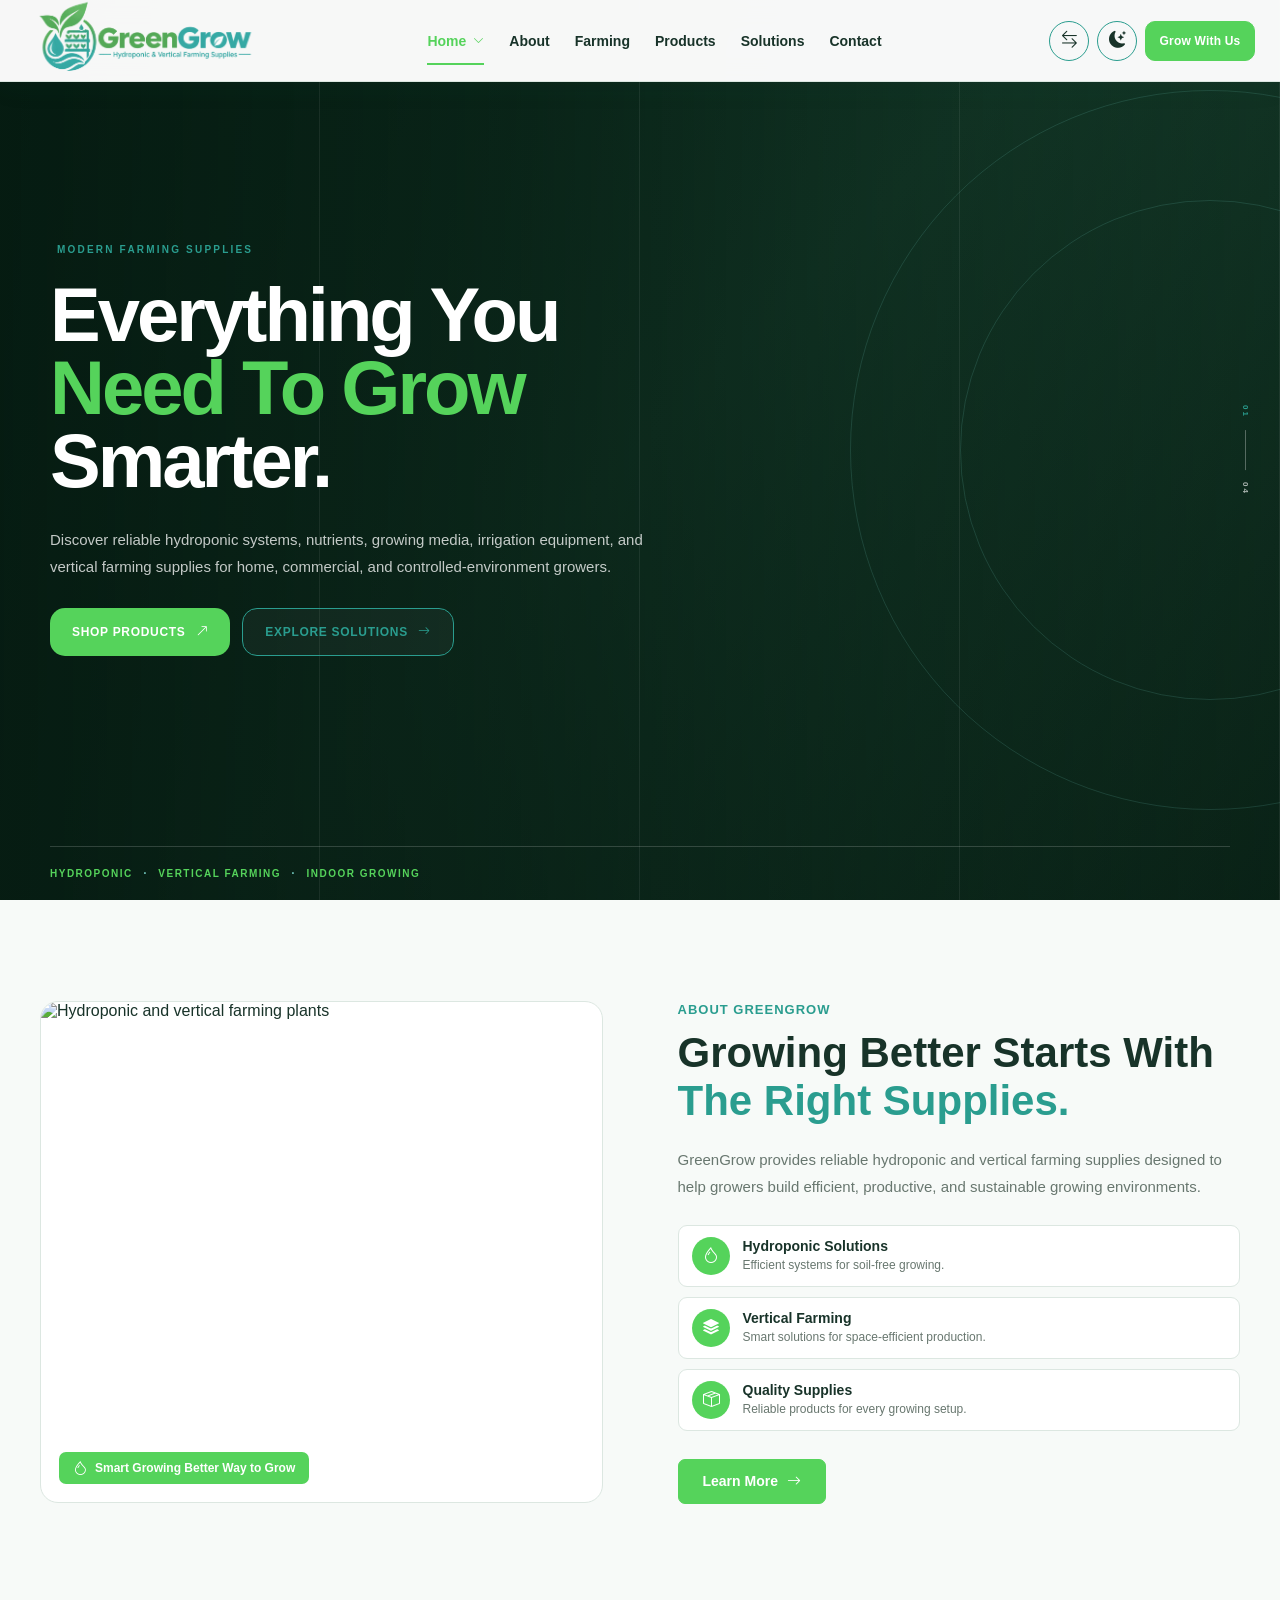
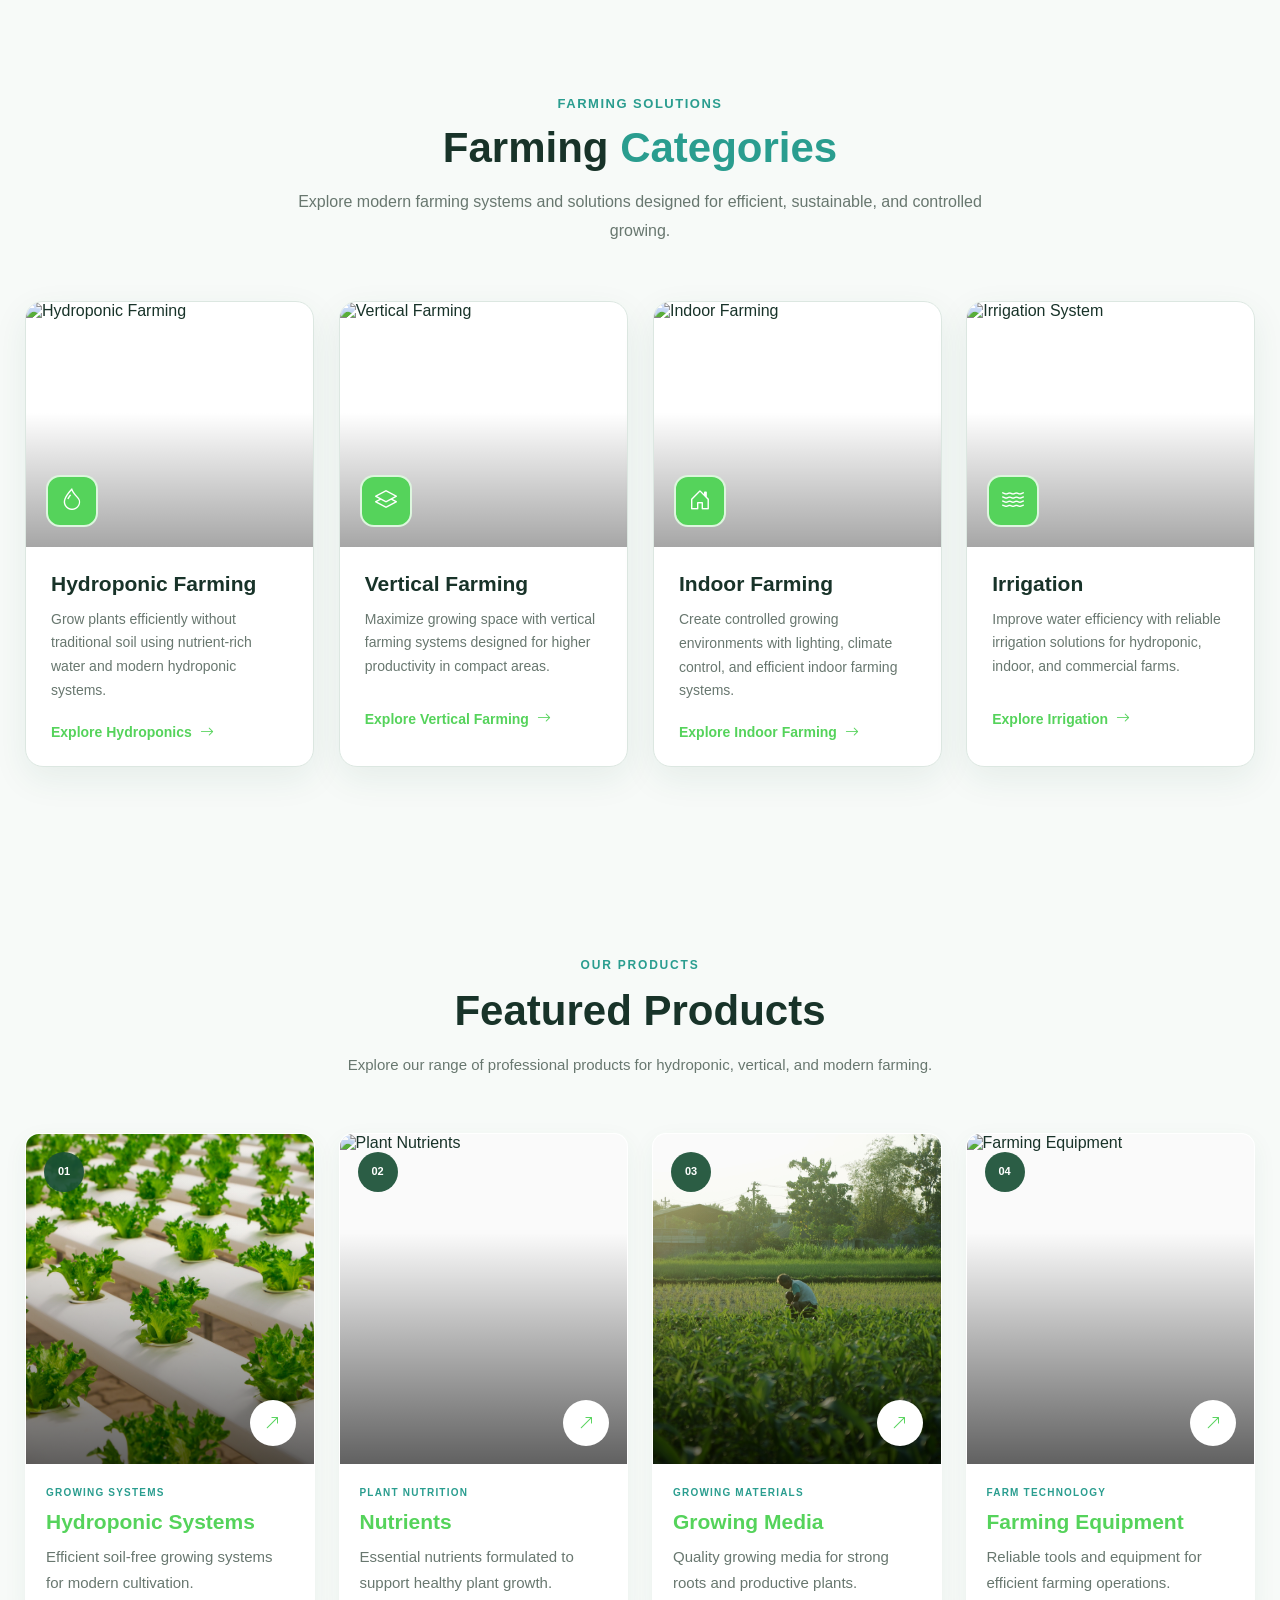
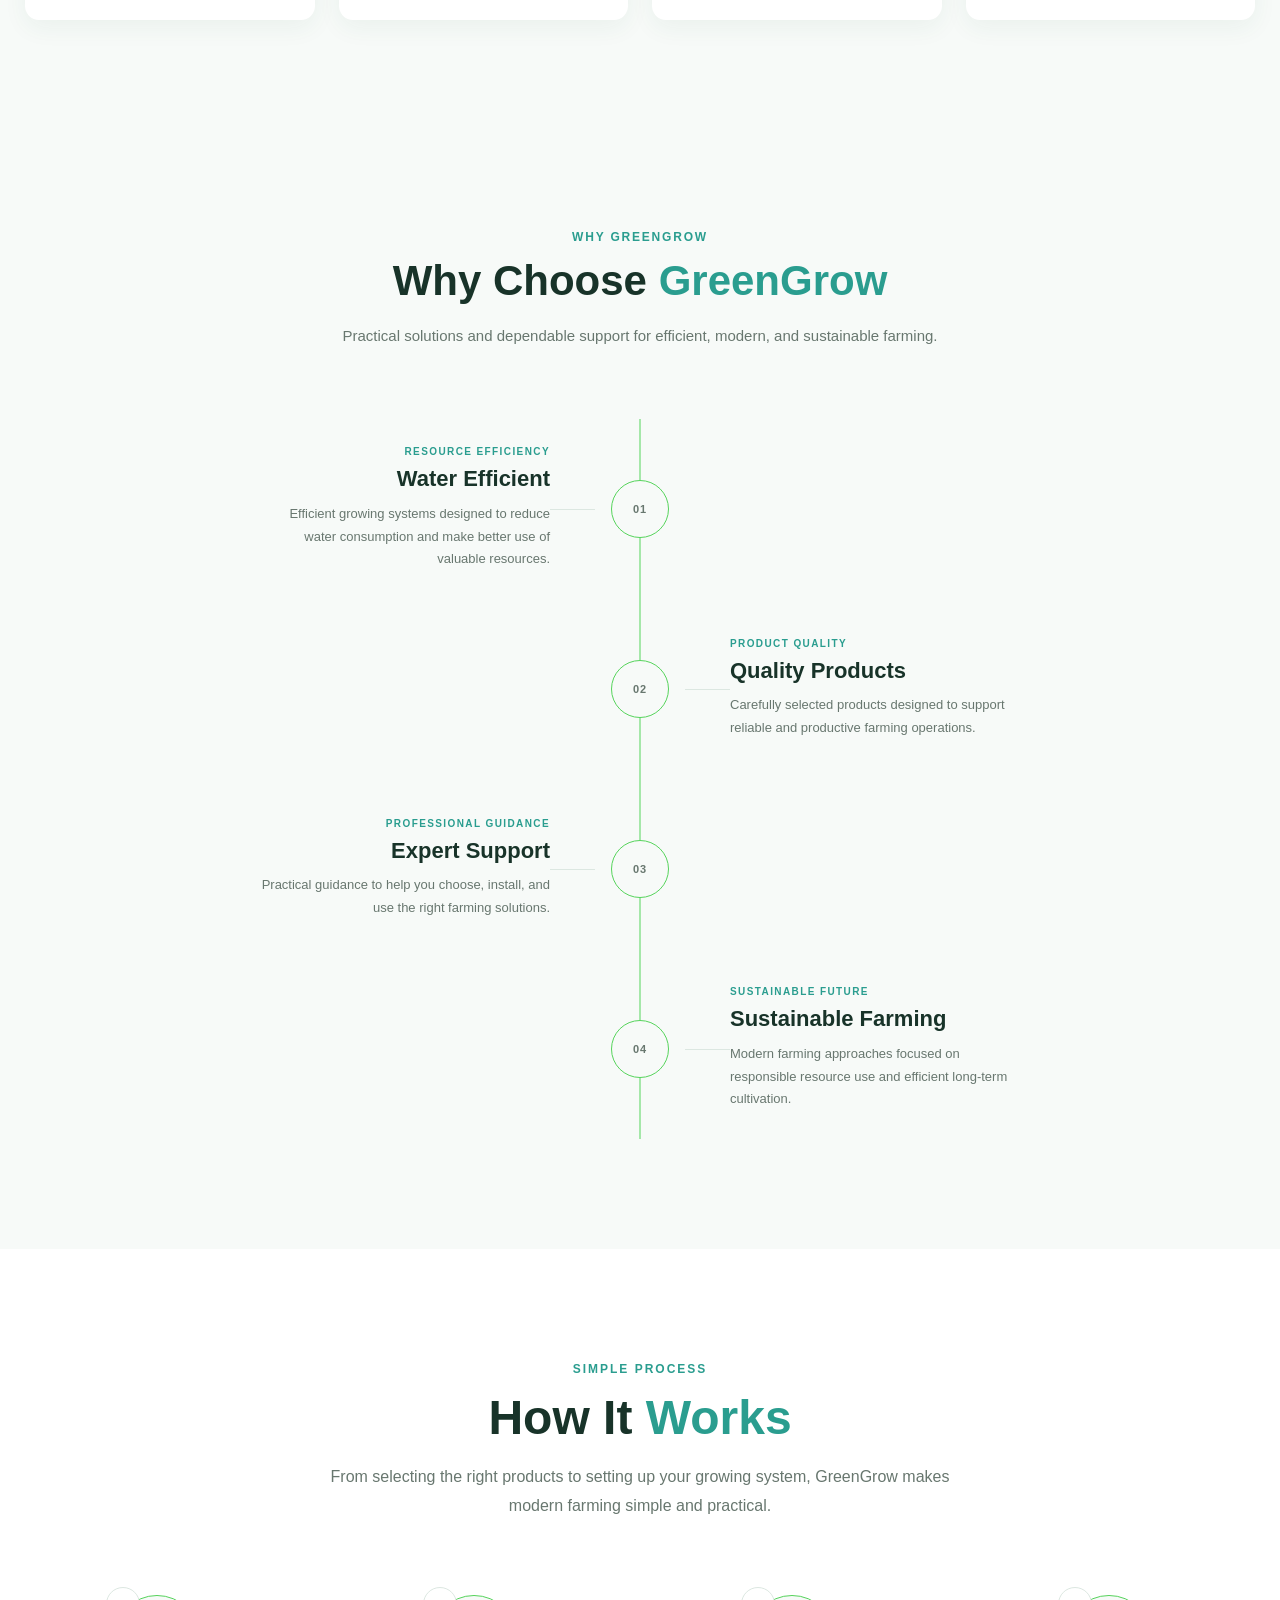
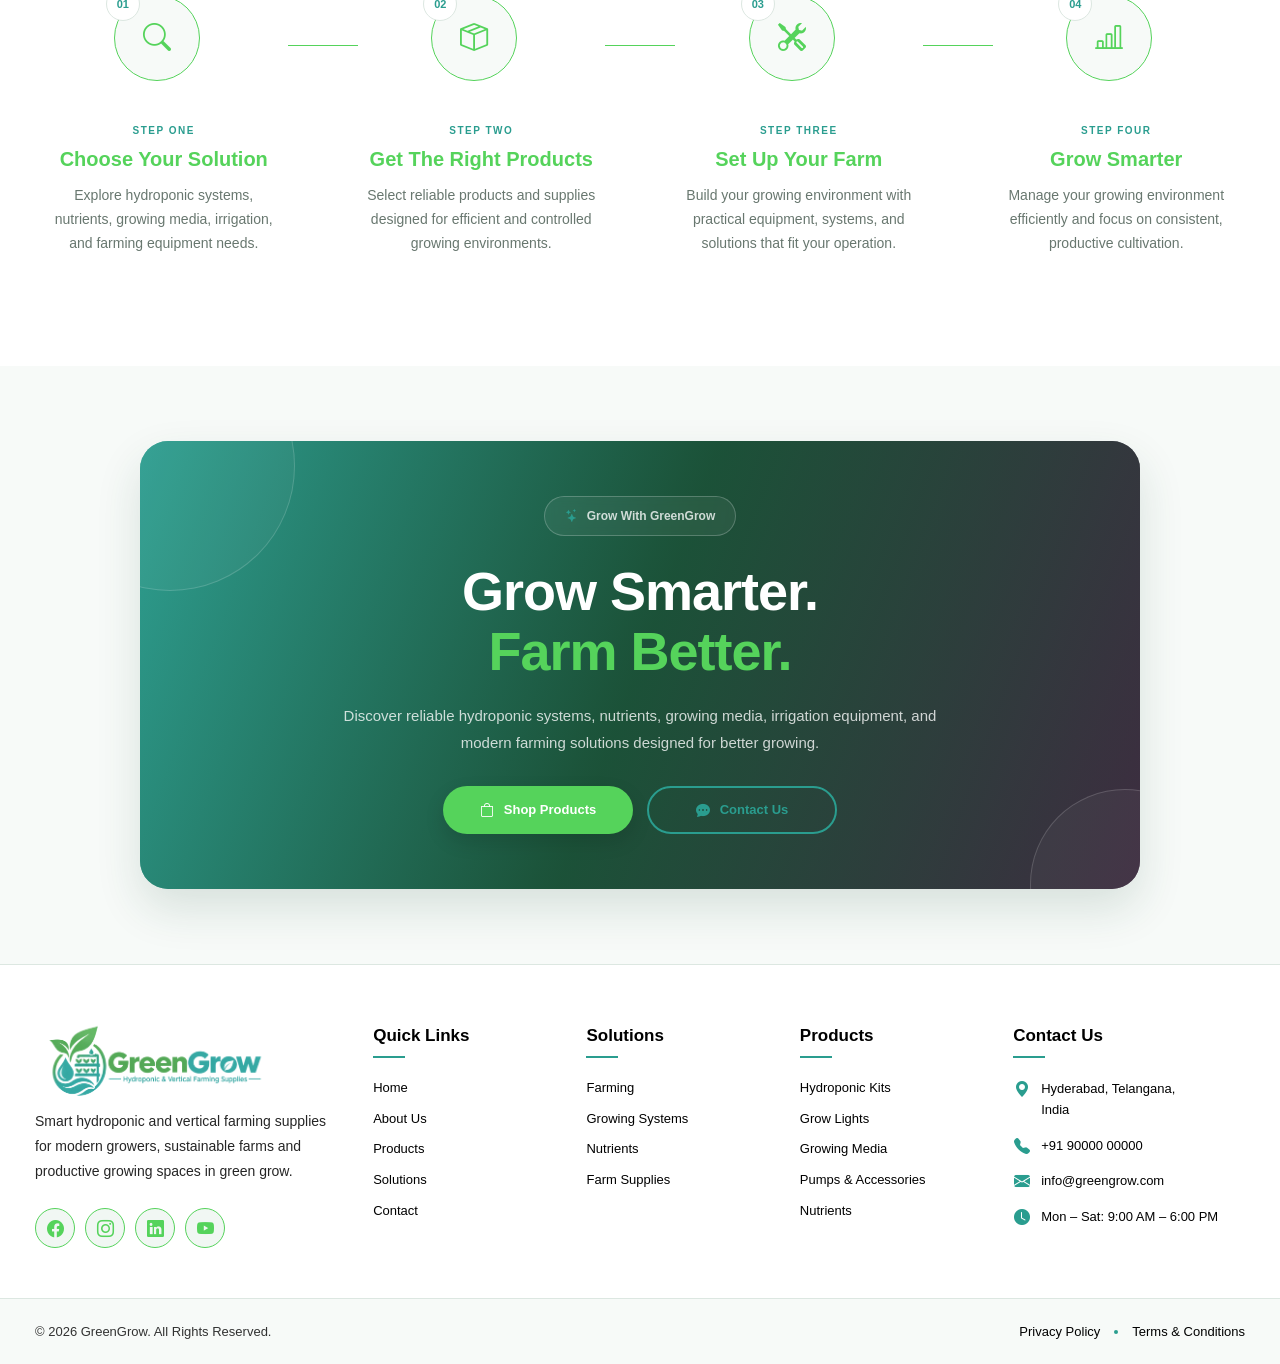
==== commit 459e43d8: "first commit" ====
--- a/index.html
+++ b/index.html
@@ -91,7 +91,7 @@
 
                
                 <a href="login.html" class="mobile-login">
-                    Login
+                    Grow With Us
                 </a>
 
             </nav>
@@ -125,7 +125,7 @@
                 </button>
                 
                 <a href="login.html" class="login-button">
-                    Login
+                    Grow With Us 
                 </a>
 
 
@@ -151,134 +151,97 @@
 
 
 
-
-<section class="home1-classic-hero">
-
-    <div class="home1-hero-container">
-
-        <!-- LEFT CONTENT -->
-        <div class="home1-hero-content">
-
-            <span class="home1-hero-eyebrow">
-                <i class="bi bi-leaf"></i>
-                HYDROPONIC &amp; VERTICAL FARMING
-            </span>
-
-            <h1>
-                Grow Smarter.
-                <span>Grow Better.</span>
-            </h1>
-
-            <p>
-                Premium hydroponic and vertical farming supplies
-                for modern growers. Discover reliable growing systems,
-                nutrients, lighting, irrigation and essential farming
-                equipment for better growing results.
-            </p>
-
-            <div class="home1-hero-actions">
-
-                <a href="products.html"
-                   class="home1-hero-btn home1-btn-primary">
-                    Explore Products
-                    <i class="bi bi-arrow-up-right"></i>
-                </a>
-
-                <a href="farming.html"
-                   class="home1-hero-btn home1-btn-secondary">
-                    Explore Farming
-                    <i class="bi bi-arrow-right"></i>
-                </a>
-
-            </div>
-
-            <!-- TRUST INFO -->
-            <div class="home1-hero-bottom">
-
-                <div class="home1-hero-trust">
-                    <i class="bi bi-patch-check-fill"></i>
-                    <div>
-                        <strong>Quality Products</strong>
-                        <span>Built for modern growers</span>
-                    </div>
-                </div>
-
-                <div class="home1-hero-trust">
-                    <i class="bi bi-headset"></i>
-                    <div>
-                        <strong>Growing Support</strong>
-                        <span>Guidance when you need it</span>
-                    </div>
-                </div>
-
-            </div>
-
-        </div>
-
-
-        <!-- RIGHT IMAGE -->
-        <div class="home1-hero-visual">
-
-            <div class="home1-hero-image-bg"></div>
-
-            <div class="home1-hero-image">
-
-                <img
-                    src="https://images.pexels.com/photos/28129609/pexels-photo-28129609.jpeg"
-                    alt="Hydroponic and vertical farming"
-                >
-
-            </div>
-
-
-            <!-- FLOATING CARD -->
-            <div class="home1-hero-card home1-card-top">
-
-                <div class="home1-card-icon">
-                    <i class="bi bi-droplet-half"></i>
-                </div>
-
-                <div>
-                    <strong>Hydroponic Systems</strong>
-                    <span>Grow without soil</span>
-                </div>
-
-            </div>
-
-
-           
-            <div class="home1-hero-card home1-card-bottom">
-
-                <div class="home1-card-icon">
-                    <i class="bi bi-grid-3x3-gap-fill"></i>
-                </div>
-
-                <div>
-                    <strong>Vertical Farming</strong>
-                    <span>More growing in less space</span>
-                </div>
-
-            </div>
-
-
-           
-            <div class="home1-hero-badge">
-                <i class="bi bi-leaf-fill"></i>
-                <span>
-                    SMART<br>
-                    FARMING
-                </span>
-            </div>
-
-
-            <div class="home1-hero-number">
-                <strong>01</strong>
-                <span>GREENGROW</span>
-            </div>
-
-        </div>
+<section class="gg-home1-reveal" id="home">
+
+  <!-- Background -->
+  <div class="gg-reveal-bg"></div>
+
+
+  <div class="gg-reveal-image"></div>
+
+  <!-- Dark Overlay -->
+  <div class="gg-reveal-overlay"></div>
+
+  <!-- Animated Grid -->
+  <div class="gg-reveal-grid" aria-hidden="true">
+    <span></span>
+    <span></span>
+    <span></span>
+    <span></span>
+  </div>
+
+  
+  <div class="gg-reveal-light"></div>
+
+  <!-- Decorative Rings -->
+  <div class="gg-reveal-ring gg-reveal-ring-1"></div>
+  <div class="gg-reveal-ring gg-reveal-ring-2"></div>
+
+  <!-- Main Content -->
+  <div class="gg-reveal-container">
+
+    <div class="gg-reveal-content">
+
+      <div class="gg-reveal-eyebrow">
+      
+
+        <span>
+          <i class="bi bi-leaf"></i>
+          MODERN FARMING SUPPLIES
+        </span>
+      </div>
+
+      <h1 class="gg-reveal-title">
+        <span class="title-line">Everything You</span>
+        <span class="title-line title-accent">Need To Grow</span>
+        <span class="title-line">Smarter.</span>
+      </h1>
+
+      <p class="gg-reveal-description">
+        Discover reliable hydroponic systems, nutrients, growing media,
+        irrigation equipment, and vertical farming supplies for home,
+        commercial, and controlled-environment growers.
+      </p>
+
+      <div class="gg-reveal-actions">
+
+        <a href="products.html"
+           class="gg-reveal-btn gg-reveal-primary">
+          <span>Shop Products</span>
+          <i class="bi bi-arrow-up-right"></i>
+        </a>
+
+        <a href="solutions.html"
+           class="gg-reveal-btn gg-reveal-secondary">
+          <span>Explore Solutions</span>
+          <i class="bi bi-arrow-right"></i>
+        </a>
+
+      </div>
 
     </div>
+
+  </div>
+
+  <!-- Hero Counter -->
+  <div class="gg-reveal-counter">
+    <span class="counter-number">01</span>
+    <span class="counter-line"></span>
+    <span class="counter-total">04</span>
+  </div>
+
+
+  <div class="gg-reveal-bottom">
+
+    <span>HYDROPONIC</span>
+    <i class="bi bi-dot"></i>
+    <span>VERTICAL FARMING</span>
+    <i class="bi bi-dot"></i>
+    <span>INDOOR GROWING</span>
+
+  </div>
+
+  
 
 </section>
 
@@ -329,12 +292,7 @@
                 productive, and sustainable growing environments.
             </p>
 
-            <p>
-                From hydroponic systems and growing media to nutrients,
-                irrigation equipment, grow lights, and essential farming
-                accessories, we bring the products you need together.
-               
-            </p>
+           
 
 
           
@@ -410,7 +368,7 @@
 
         <div class="section-header">
             <span class="section-eyebrow">FARMING SOLUTIONS</span>
-            <h2>Farming Categories</h2>
+            <h2>Farming <span>Categories</span></h2>
             <p>
                 Explore modern farming systems and solutions designed for
                 efficient, sustainable, and controlled growing.
@@ -557,7 +515,7 @@
                 OUR PRODUCTS
             </span>
 
-            <h2>Featured Products</h2>
+            <h2>Featured <spsn>Products</spsn></h2>
 
             <p>
                 Explore our range of professional products for
@@ -759,7 +717,7 @@
             </span>
 
             <h2>
-                Why Choose GreenGrow
+                Why Choose<span> GreenGrow</span>
             </h2>
 
             <p>
@@ -921,7 +879,7 @@
 
     <div class="how-it-works-heading">
       <span class="how-it-works-eyebrow">SIMPLE PROCESS</span>
-      <h2>How It Works</h2>
+      <h2>How It<span>  Works</span> </h2>
       <p>
         From selecting the right products to setting up your growing system,
         GreenGrow makes modern farming simple and practical.
--- a/index.css
+++ b/index.css
@@ -6,7 +6,7 @@
 
     --background: #F7FAF8;
     --surface: #FFFFFF;
-
+    --font-family: 'Franklin Gothic Medium', 'Arial Narrow', Arial, sans-serif;
     --text: #183329;
     --muted: #68776F;
 
@@ -413,57 +413,83 @@
 
 
 
-.header-actions {
-    display: flex;
-    align-items: center;
-    justify-content: flex-end;
-
-    gap: 9px;
-
-    flex-shrink: 0;
-}
-
-
-
-.login-button {
-    width: 86px;
-    height: 40px;
-
-    display: inline-flex;
-    align-items: center;
-    justify-content: center;
-
-    background: var(--primary);
-    color: #FFFFFF;
-
-    border: 1px solid var(--primary);
-    border-radius: 10px;
-
-    font-size: 13px;
-    font-weight: 700;
-
-    cursor: pointer;
+.header-actions{
+    display:flex;
+    align-items:center;
+    justify-content:flex-end;
+    gap:8px;
+    flex-shrink:0;
+}
+
+.login-button{
+    width:110px;
+    min-width:110px;
+    height:40px;
+
+    display:inline-flex;
+    align-items:center;
+    justify-content:center;
+
+    padding:0 12px;
+
+    background:var(--primary);
+    color:#fff;
+    border:1px solid var(--primary);
+    border-radius:10px;
+
+    font-size:12px;
+    font-weight:800;
+    line-height:1;
+    letter-spacing:.2px;
+
+    white-space:nowrap;       /* IMPORTANT */
+    word-break:keep-all;
+    overflow:hidden;
+
+    text-decoration:none;
+    text-align:center;
 
     transition:
-        background var(--transition),
-        border-color var(--transition),
-        transform var(--transition),
-        box-shadow var(--transition);
-}
-
-
-
-.login-button:hover {
-    background: var(--secondary);
-    border-color: var(--secondary);
-
-    transform: translateY(-2px);
-
-    box-shadow:
-        0 8px 20px rgba(42, 157, 143, 0.20);
-}
-
-
+        background .3s ease,
+        border-color .3s ease,
+        transform .3s ease,
+        box-shadow .3s ease;
+}
+
+.login-button:hover{
+    background:var(--secondary);
+    border-color:var(--secondary);
+    color:#fff;
+    transform:translateY(-2px);
+    box-shadow:0 8px 20px rgba(42,157,143,.18);
+}
+
+/* Medium */
+@media (max-width:1199px){
+    .login-button{
+        width:105px;
+        min-width:105px;
+        height:38px;
+        font-size:11px;
+    }
+}
+
+/* Tablet */
+@media (max-width:1023px){
+    .login-button{
+        width:100px;
+        min-width:100px;
+        height:36px;
+        font-size:11px;
+    }
+}
+
+/* Mobile */
+@media (max-width:768px){
+    .login-button{
+        display:none;
+    }
+}
 .header-icon,
 .menu-toggle {
     width: 40px;
@@ -1860,7 +1886,7 @@
 
     border: 1px solid var(--primary);
 
-    color: var(--footer-heading);
+    color: var(--primary);
     border-radius: 20px;
 
     text-decoration: none;
@@ -3395,839 +3421,1864 @@
 
 
 
-.home1-classic-hero {
-    position: relative;
-    min-height: calc(100vh - 82px);
-    display: flex;
-    align-items: center;
-    overflow: hidden;
+
+
+
+
+
+
+.gg-home1-reveal{
+  position:relative;
+
+  width:100%;
+  min-height:100vh;
+
+  overflow:hidden;
+  isolation:isolate;
+
+  display:flex;
+  align-items:center;
+
+
+  background:#0b2418;
+}
+
+
+
+.gg-reveal-bg{
+  position:absolute;
+  inset:0;
+
+  z-index:-7;
+
+  background:
+    linear-gradient(
+      135deg,
+      #0d3322,
+      #173f2d,
+      #0b2418
+    );
+}
+
+
+
+.gg-reveal-image{
+  position:absolute;
+
+  inset:-8%;
+
+  z-index:-6;
+
+  background-image:url(
+   "https://images.unsplash.com/photo-1585320806297-9794b3e4eeae?auto=format&fit=crop&w=1200&q=85"
+  );
+
+  background-size:cover;
+  background-position:center;
+  background-repeat:no-repeat;
+
+  transform:
+    scale(1.16)
+    translate3d(2%,0,0);
+
+  opacity:0;
+
+  animation:
+    ggRevealImageIn
+    2.2s
+    cubic-bezier(.16,1,.3,1)
+    .1s
+    forwards,
+
+    ggRevealImageMotion
+    18s
+    ease-in-out
+    2.3s
+    infinite
+    alternate;
+
+  will-change:transform,opacity;
+}
+
+
+@keyframes ggRevealImageIn{
+
+  0%{
+    opacity:0;
+
+    transform:
+      scale(1.22)
+      translate3d(5%,2%,0);
+  }
+
+  45%{
+    opacity:.55;
+  }
+
+  100%{
+    opacity:1;
+
+    transform:
+      scale(1.08)
+      translate3d(0,0,0);
+  }
+
+}
+
+
+
+@keyframes ggRevealImageMotion{
+
+  0%{
+    transform:
+      scale(1.08)
+      translate3d(0,0,0);
+  }
+
+  30%{
+    transform:
+      scale(1.11)
+      translate3d(-1%,.4%,0);
+  }
+
+  60%{
+    transform:
+      scale(1.09)
+      translate3d(1%,-.4%,0);
+  }
+
+  100%{
+    transform:
+      scale(1.13)
+      translate3d(-.5%,.2%,0);
+  }
+
+}
+
+
+
+.gg-reveal-overlay{
+  position:absolute;
+  inset:0;
+
+  z-index:-5;
+
+  opacity:0;
+
+  background:
+    linear-gradient(
+      90deg,
+      rgba(5,25,16,.94) 0%,
+      rgba(5,25,16,.78) 36%,
+      rgba(5,25,16,.48) 68%,
+      rgba(5,25,16,.25) 100%
+    );
+
+  animation:
+    ggRevealOverlay
+    1.4s
+    ease
+    .7s
+    forwards;
+}
+
+
+@keyframes ggRevealOverlay{
+
+  from{
+    opacity:0;
+  }
+
+  to{
+    opacity:1;
+  }
+
+}
+
+
+
+.gg-reveal-grid{
+  position:absolute;
+  inset:0;
+
+  z-index:-3;
+
+  display:grid;
+
+  grid-template-columns:
+    1fr
+    1fr
+    1fr
+    1fr;
+
+  pointer-events:none;
+}
+
+.gg-reveal-grid span{
+  border-right:
+    1px solid
+    rgba(255,255,255,.07);
+
+  opacity:0;
+
+  transform:scaleY(0);
+
+  transform-origin:top;
+
+  animation:
+    ggGridReveal
+    1.3s
+    cubic-bezier(.16,1,.3,1)
+    forwards;
+}
+
+.gg-reveal-grid span:nth-child(1){
+  animation-delay:.9s;
+}
+
+.gg-reveal-grid span:nth-child(2){
+  animation-delay:1.05s;
+}
+
+.gg-reveal-grid span:nth-child(3){
+  animation-delay:1.2s;
+}
+
+.gg-reveal-grid span:nth-child(4){
+  animation-delay:1.35s;
+}
+
+@keyframes ggGridReveal{
+
+  to{
+    opacity:1;
+    transform:scaleY(1);
+  }
+
+}
+
+
+.gg-reveal-light{
+  position:absolute;
+
+  top:-20%;
+  left:-35%;
+
+  width:35%;
+  height:140%;
+
+  z-index:-1;
+
+  background:
+    linear-gradient(
+      90deg,
+      transparent,
+      rgba(121,210,199,.10),
+      transparent
+    );
+
+  transform:
+    skewX(-18deg)
+    translateX(-100%);
+
+  animation:
+    ggLightSweep
+    2.2s
+    ease-in-out
+    2.8s
+    1;
+}
+
+
+@keyframes ggLightSweep{
+
+  0%{
+    transform:
+      skewX(-18deg)
+      translateX(-100%);
+  }
+
+  100%{
+    transform:
+      skewX(-18deg)
+      translateX(500%);
+  }
+
+}
+
+
+.gg-reveal-ring{
+  position:absolute;
+
+  border-radius:50%;
+
+  border:
+    1px solid
+    rgba(121,210,199,.16);
+
+  pointer-events:none;
+}
+
+.gg-reveal-ring-1{
+  width:500px;
+  height:500px;
+
+  right:-180px;
+  top:50%;
+
+  transform:
+    translateY(-50%)
+    scale(.7);
+
+  opacity:0;
+
+  animation:
+    ggRingReveal
+    1.8s
+    cubic-bezier(.16,1,.3,1)
+    1.3s
+    forwards,
+
+    ggRingFloat
+    14s
+    ease-in-out
+    3s
+    infinite
+    alternate;
+}
+
+.gg-reveal-ring-2{
+  width:720px;
+  height:720px;
+
+  right:-290px;
+  top:50%;
+
+  transform:
+    translateY(-50%)
+    scale(.6);
+
+  opacity:0;
+
+  animation:
+    ggRingReveal
+    2s
+    cubic-bezier(.16,1,.3,1)
+    1.5s
+    forwards,
+
+    ggRingFloat
+    18s
+    ease-in-out
+    3.5s
+    infinite
+    alternate;
+}
+
+
+@keyframes ggRingReveal{
+
+  to{
+    opacity:1;
+
+    transform:
+      translateY(-50%)
+      scale(1);
+  }
+
+}
+
+
+@keyframes ggRingFloat{
+
+  0%{
+    margin-top:-10px;
+  }
+
+  100%{
+    margin-top:10px;
+  }
+
+}
+
+
+.gg-reveal-container{
+  position:relative;
+
+  z-index:5;
+
+  width:min(
+    1180px,
+    calc(100% - 80px)
+  );
+
+  margin:0 auto;
+}
+
+
+
+.gg-reveal-content{
+  max-width:730px;
+}
+
+
+
+.gg-reveal-eyebrow{
+  display:flex;
+  align-items:center;
+  gap:12px;
+
+  margin-bottom:24px;
+
+  color:var(--secondary);
+
+  font-size:10px;
+  font-weight:800;
+
+  letter-spacing:2.2px;
+
+  opacity:0;
+
+  transform:
+    translateY(25px);
+
+  animation:
+    ggTextReveal
+    .8s
+    cubic-bezier(.16,1,.3,1)
+    1.35s
+    forwards;
+}
+
+.gg-reveal-eyebrow-line{
+  width:42px;
+  height:1px;
+
+  background:#8fe2d5;
+}
+
+.gg-reveal-eyebrow i{
+  margin-right:7px;
+}
+
+
+
+.gg-reveal-title{
+  margin:0;
+
+  color:#fff;
+
+  font-size:
+    clamp(
+      48px,
+      6vw,
+      82px
+    );
+    font-family: 'Trebuchet MS', 'Lucida Sans Unicode', 'Lucida Grande', 'Lucida Sans', Arial, sans-serif;
+
+  line-height:.95;
+
+  letter-spacing:-3.5px;
+
+  font-weight:800;
+
+  overflow:hidden;
+}
+
+
+/* Each line */
+.gg-reveal-title .title-line{
+  display:block;
+
+  opacity:0;
+
+  transform:
+    translateY(105%)
+    rotate(2deg);
+
+  animation:
+    ggTitleLine
+    1s
+    cubic-bezier(.16,1,.3,1)
+    forwards;
+}
+
+.gg-reveal-title .title-line:nth-child(1){
+  animation-delay:1.55s;
+}
+
+.gg-reveal-title .title-line:nth-child(2){
+  animation-delay:1.72s;
+}
+
+.gg-reveal-title .title-line:nth-child(3){
+  animation-delay:1.89s;
+}
+
+
+.gg-reveal-title .title-accent{
+  color:#79d2c7;
+}
+
+
+@keyframes ggTitleLine{
+
+  0%{
+    opacity:0;
+
+    transform:
+      translateY(105%)
+      rotate(2deg);
+  }
+
+  100%{
+    opacity:1;
+
+    transform:
+      translateY(0)
+      rotate(0);
+  }
+
+}
+
+
+.gg-reveal-description{
+  max-width:650px;
+
+  margin:28px 0 0;
+
+  color:
+    rgba(255,255,255,.76);
+
+  font-size:16px;
+
+  line-height:1.8;
+
+  opacity:0;
+
+  transform:
+    translateY(25px);
+
+  animation:
+    ggTextReveal
+    .8s
+    cubic-bezier(.16,1,.3,1)
+    2.2s
+    forwards;
+}
+
+
+@keyframes ggTextReveal{
+
+  from{
+    opacity:0;
+
+    transform:
+      translateY(25px);
+  }
+
+  to{
+    opacity:1;
+
+    transform:
+      translateY(0);
+  }
+
+}
+
+
+
+.gg-reveal-actions{
+  display:flex;
+  align-items:center;
+
+  gap:12px;
+
+  margin-top:32px;
+
+  opacity:0;
+
+  transform:
+    translateY(25px);
+
+  animation:
+    ggTextReveal
+    .8s
+    cubic-bezier(.16,1,.3,1)
+    2.45s
+    forwards;
+}
+
+
+.gg-reveal-btn{
+  min-height:48px;
+
+  padding:0 22px;
+
+  display:inline-flex;
+
+  align-items:center;
+  justify-content:center;
+
+  gap:10px;
+  border-radius: 15px;
+
+  text-decoration:none;
+
+  font-size:12px;
+
+  font-weight:800;
+
+  letter-spacing:.7px;
+
+  text-transform:uppercase;
+
+  transition:
+    transform .3s ease,
+    background .3s ease,
+    color .3s ease;
+}
+
+
+.gg-reveal-primary{
+  background:var(--primary);
+
+  color:#fff;
+}
+
+.gg-reveal-primary:hover{
+  background:#fff;
+
+  color:var(--secondary);
+
+  transform:
+    translateY(-4px);
+}
+
+
+.gg-reveal-secondary{
+  color:var(--secondary);
+
+  border:
+    1px solid
+    var(--secondary);
+
+  background:
+    rgba(255,255,255,.04);
+}
+
+.gg-reveal-secondary:hover{
+  background:var(--secondary);
+
+  color:var(--border);
+
+  transform:
+    translateY(-4px);
+}
+
+
+
+.gg-reveal-counter{
+  position:absolute;
+
+  right:45px;
+  top:50%;
+
+  transform:
+    translateY(-50%)
+    translateX(30px);
+
+  z-index:6;
+
+  display:flex;
+
+  align-items:center;
+
+  gap:12px;
+
+  color:
+    rgba(255,255,255,.65);
+
+  writing-mode:
+    vertical-rl;
+
+  font-size:8px;
+
+  font-weight:800;
+
+  letter-spacing:2px;
+
+  opacity:0;
+
+  animation:
+    ggSideReveal
+    .8s
+    ease
+    2.8s
+    forwards;
+}
+
+.gg-reveal-counter .counter-number{
+  color:var(--secondary);
+}
+
+.gg-reveal-counter .counter-line{
+  width:1px;
+  height:40px;
+
+  background:
+    rgba(255,255,255,.3);
+}
+
+
+@keyframes ggSideReveal{
+
+  from{
+    opacity:0;
+
+    transform:
+      translateY(-50%)
+      translateX(30px);
+  }
+
+  to{
+    opacity:1;
+
+    transform:
+      translateY(-50%)
+      translateX(0);
+  }
+
+}
+
+
+.gg-reveal-bottom{
+  position:absolute;
+
+  left:0;
+  right:0;
+  bottom:0;
+
+  z-index:6;
+
+  width:min(
+    1180px,
+    calc(100% - 80px)
+  );
+
+  margin:auto;
+
+  padding:21px 0;
+
+  display:flex;
+
+  align-items:center;
+  justify-content:flex-start;
+
+  gap:7px;
+
+  border-top:
+    1px solid
+    rgba(255,255,255,.17);
+
+  color:
+   var(--primary);
+
+  font-size:10px;
+
+  font-weight:800;
+
+  letter-spacing:1.5px;
+
+  opacity:0;
+
+  transform:
+    translateY(20px);
+
+  animation:
+    ggBottomReveal
+    .8s
+    cubic-bezier(.16,1,.3,1)
+    2.9s
+    forwards;
+}
+
+.gg-reveal-bottom i{
+  color:#79d2c7;
+}
+
+
+@keyframes ggBottomReveal{
+
+  to{
+    opacity:1;
+
+    transform:
+      translateY(0);
+  }
+
+}
+
+
+.gg-reveal-scroll{
+  position:absolute;
+
+  left:45px;
+  bottom:25px;
+
+  z-index:7;
+
+  display:flex;
+
+  align-items:center;
+
+  gap:10px;
+
+  color:
+    rgba(255,255,255,.5);
+
+  font-size:7px;
+
+  font-weight:800;
+
+  letter-spacing:2px;
+
+  writing-mode:
+    vertical-rl;
+
+  opacity:0;
+
+  animation:
+    ggScrollReveal
+    .8s
+    ease
+    3.1s
+    forwards;
+}
+
+.gg-reveal-scroll i{
+  color:#79d2c7;
+
+  animation:
+    ggScrollArrow
+    1.5s
+    ease-in-out
+    infinite;
+}
+
+
+@keyframes ggScrollReveal{
+
+  to{
+    opacity:1;
+  }
+
+}
+
+
+@keyframes ggScrollArrow{
+
+  0%,
+  100%{
+    transform:translateY(0);
+  }
+
+  50%{
+    transform:translateY(7px);
+  }
+
+}
+
+
+
+:root {
+    --primary: #55d35b;
+    --secondary: #2A9D8F;
+
+    --background: #F7FAF8;
+    --surface: #FFFFFF;
+    --text: #183329;
+    --muted: #68776F;
+    --border: #DCE7E1;
+
+    --header-bg: rgba(255, 255, 255, 0.97);
+    --header-shadow: 0 5px 25px rgba(27, 94, 63, 0.08);
+
+    --transition: 0.3s ease;
+}
+
+
+
+[data-theme="dark"] {
+    --primary: #55d35b;
+    --secondary: #4DB6AC;
+
+    --background: #121816;
+    --surface: #1A2420;
+    --text: #F1F7F3;
+    --muted: #B7C5BD;
+    --border: #2E4037;
+
+    --header-bg: rgba(18, 24, 22, 0.98);
+    --header-shadow: 0 5px 25px rgba(0, 0, 0, 0.35);
+}
+
+
+.gg-home1-reveal {
     background: var(--background);
 }
 
 
-.home1-hero-container {
-    width: min(1240px, calc(100% - 50px));
-    min-height: calc(100vh - 82px);
-    margin: 0 auto;
-    padding: 65px 0 75px;
-
-    display: grid;
-    grid-template-columns: .95fr 1.05fr;
-    align-items: center;
-    gap: 70px;
-}
-
-
-.home1-hero-content {
-    position: relative;
-    z-index: 5;
-    max-width: 610px;
-    animation: home1HeroContent .8s ease both;
-}
-
-@keyframes home1HeroContent {
-    from {
-        opacity: 0;
-        transform: translateY(25px);
-    }
-
-    to {
-        opacity: 1;
-        transform: translateY(0);
-    }
-}
-
-
-.home1-hero-eyebrow {
-    display: inline-flex;
-    align-items: center;
-    gap: 8px;
-
-    margin-bottom: 20px;
-
+/* Dark mode background */
+
+[data-theme="dark"] .gg-home1-reveal {
+    background: #0b1210;
+}
+
+
+/* Background gradient */
+
+[data-theme="dark"] .gg-reveal-bg {
+    background:
+        radial-gradient(
+            circle at 80% 20%,
+            rgba(85, 211, 91, 0.10),
+            transparent 35%
+        ),
+        linear-gradient(
+            135deg,
+            #07140e 0%,
+            #10281d 50%,
+            #07110c 100%
+        );
+}
+
+
+
+.gg-reveal-image {
+    will-change: transform, opacity;
+}
+
+.gg-reveal-overlay {
+    pointer-events: none;
+}
+
+
+/* Light mode overlay */
+
+:root .gg-reveal-overlay {
+    background:
+        linear-gradient(
+            90deg,
+            rgba(5, 25, 16, .90) 0%,
+            rgba(5, 25, 16, .68) 38%,
+            rgba(5, 25, 16, .38) 70%,
+            rgba(5, 25, 16, .18) 100%
+        );
+}
+
+
+/* Dark mode overlay */
+
+[data-theme="dark"] .gg-reveal-overlay {
+    background:
+        linear-gradient(
+            90deg,
+            rgba(2, 10, 7, .96) 0%,
+            rgba(3, 17, 11, .84) 38%,
+            rgba(3, 15, 10, .55) 70%,
+            rgba(3, 15, 10, .30) 100%
+        );
+}
+
+
+
+.gg-reveal-title {
+    color: #ffffff;
+}
+
+.gg-reveal-title .title-accent {
+    color: var(--primary);
+}
+
+.gg-reveal-eyebrow {
     color: var(--secondary);
-
-    font-size: 11px;
-    font-weight: 800;
-    letter-spacing: 2px;
-}
-
-.home1-hero-eyebrow i {
-    font-size: 14px;
-}
-
-.home1-hero-content h1 {
-    margin: 0;
-
-    color: var(--text);
-
-    font-size: clamp(42px, 6vw, 72px);
-    line-height: .95;
-
-    letter-spacing: -4px;
-    font-weight: 800;
-}
-
-.home1-hero-content h1 span {
-    display: block;
-    margin-top: 7px;
-    color: var(--secondary);
-}
-
-.home1-hero-content > p {
-    max-width: 570px;
-    margin: 27px 0 0;
-
-    color: var(--muted);
-
-    font-size: 14px;
-    line-height: 1.9;
-}
-
-
-.home1-hero-actions {
-    display: flex;
-    align-items: center;
-    gap: 12px;
-
-    margin-top: 30px;
-}
-
-.home1-hero-btn {
+}
+
+.gg-reveal-eyebrow-line {
+    background: var(--secondary);
+}
+
+.gg-reveal-description {
+    color: rgba(255, 255, 255, .76);
+}
+
+
+
+.gg-reveal-btn {
+    min-width: 150px;
     min-height: 48px;
-    padding: 0 23px;
-
-    display: inline-flex;
-    align-items: center;
-    justify-content: center;
-    gap: 9px;
-
-    border-radius: 25px;
-
-    font-size: 10px;
-    font-weight: 800;
-    letter-spacing: .8px;
-    text-transform: uppercase;
-
-    transition: .35s ease;
-}
-
-.home1-btn-primary {
-    color: #fff;
+    box-sizing: border-box;
+    white-space: nowrap;
+}
+
+.gg-reveal-primary {
     background: var(--primary);
-    border: 1px solid var(--primary);
-
-    box-shadow:
-        0 12px 25px rgba(25,80,54,.14);
-}
-
-.home1-btn-primary:hover {
-    color: #fff;
-    background: var(--secondary);
-    border-color: var(--secondary);
-    transform: translateY(-3px);
-}
-
-.home1-btn-secondary {
-    color: var(--text);
-    background: transparent;
-    border: 1px solid var(--border);
-}
-
-.home1-btn-secondary:hover {
+    color: #ffffff;
+}
+
+.gg-reveal-primary:hover {
+    background: #ffffff;
+    color: #183329;
+}
+
+.gg-reveal-secondary {
     color: var(--secondary);
     border-color: var(--secondary);
-    transform: translateY(-3px);
-}
-
-.home1-hero-btn i {
-    transition: .3s ease;
-}
-
-.home1-hero-btn:hover i {
-    transform: translate(3px, -2px);
-}
-
-.home1-hero-bottom {
-    display: flex;
-    align-items: center;
-    gap: 30px;
-
-    margin-top: 40px;
-    padding-top: 22px;
-
-    border-top: 1px solid var(--border);
-}
-
-.home1-hero-trust {
-    display: flex;
-    align-items: center;
-    gap: 10px;
-}
-
-.home1-hero-trust > i {
-    width: 34px;
-    height: 34px;
-
-    display: grid;
-    place-items: center;
-
-    flex-shrink: 0;
-
-    color: var(--secondary);
-
-    border: 1px solid var(--border);
-    border-radius: 50%;
-
-    font-size: 13px;
-}
-
-.home1-hero-trust strong {
-    display: block;
-    margin-bottom: 3px;
-
-    color: var(--text);
-
-    font-size: 14px;
-    font-weight: 800;
-}
-
-.home1-hero-trust span {
-    display: block;
-
-    color: var(--muted);
-
-    font-size: 11px;
-}
-
-.home1-hero-visual {
-    position: relative;
-
-    min-height: 570px;
-
-    display: flex;
-    align-items: center;
-    justify-content: center;
-
-    animation: home1HeroVisual 1s .15s ease both;
-}
-
-@keyframes home1HeroVisual {
-    from {
-        opacity: 0;
-        transform: translateX(30px);
-    }
-
-    to {
-        opacity: 1;
-        transform: translateX(0);
-    }
-}
-
-
-.home1-hero-image-bg {
-    position: absolute;
-
-    width: 78%;
-    height: 82%;
-
-    right: 3%;
-    top: 9%;
-
-    background:
-        linear-gradient(
-            135deg,
-            rgba(49,206,133,.13),
-            rgba(42,157,143,.05)
+    background: rgba(255, 255, 255, .04);
+}
+
+.gg-reveal-secondary:hover {
+    background: var(--secondary);
+    color: #ffffff;
+}
+
+
+
+[dir="rtl"] .gg-home1-reveal {
+    direction: rtl;
+}
+
+
+
+[dir="rtl"] .gg-reveal-content {
+    text-align: right;
+}
+
+
+
+
+[dir="rtl"] .gg-reveal-eyebrow {
+    flex-direction: row-reverse;
+    justify-content: flex-start;
+}
+
+
+
+[dir="rtl"] .gg-reveal-eyebrow i {
+    margin-right: 0;
+    margin-left: 7px;
+}
+
+
+
+
+[dir="rtl"] .gg-reveal-actions {
+    flex-direction: row-reverse;
+    justify-content: flex-start;
+}
+
+
+
+
+[dir="rtl"] .gg-reveal-bottom {
+    justify-content: flex-end;
+    direction: rtl;
+}
+
+
+
+
+[dir="rtl"] .gg-reveal-scroll {
+    left: auto;
+    right: 45px;
+}
+
+
+
+
+[dir="rtl"] .gg-reveal-counter {
+    right: auto;
+    left: 45px;
+}
+
+
+
+
+[dir="rtl"] .gg-reveal-ring-1 {
+    right: auto;
+    left: -180px;
+}
+
+[dir="rtl"] .gg-reveal-ring-2 {
+    right: auto;
+    left: -290px;
+}
+
+
+
+
+[dir="rtl"] .gg-reveal-image {
+    transform-origin: center center;
+}
+
+
+
+@media (min-width: 1400px) {
+
+    .gg-home1-reveal {
+        min-height: 100vh;
+    }
+
+    .gg-reveal-container {
+        width: min(
+            1280px,
+            calc(100% - 100px)
         );
-
-    border-radius: 30% 12% 30% 12%;
-
-    transform: rotate(5deg);
-}
-
-
-.home1-hero-image {
-    position: relative;
-
-    width: 78%;
-    height: 510px;
-
-    overflow: hidden;
-
-    background: var(--surface);
-
-    border: 7px solid var(--surface);
-
-    border-radius:
-        25px 90px 25px 90px;
-
-    box-shadow:
-        0 30px 70px rgba(25,80,54,.16);
-
-    z-index: 2;
-}
-
-.home1-hero-image::after {
-    content: "";
-
-    position: absolute;
-    inset: 0;
-
-    background:
-        linear-gradient(
-            180deg,
-            transparent 55%,
-            rgba(0,30,20,.35)
+    }
+
+    .gg-reveal-content {
+        max-width: 780px;
+    }
+
+    .gg-reveal-title {
+        font-size: clamp(
+            70px,
+            5.5vw,
+            92px
         );
 
-    pointer-events: none;
-}
-
-.home1-hero-image img {
-    width: 100%;
-    height: 100%;
-
-    display: block;
-
-    object-fit: cover;
-    object-position: center;
-
-    transition:
-        transform 1s ease,
-        filter .5s ease;
-}
-
-.home1-hero-image:hover img {
-    transform: scale(1.05);
-    filter: saturate(1.08);
-}
-
-
-.home1-hero-card {
-    position: absolute;
-
-    display: flex;
-    align-items: center;
-    gap: 10px;
-
-    padding: 13px 15px;
-
-    background: var(--surface);
-
-    border: 1px solid var(--border);
-
-    border-radius: 12px;
-
-    box-shadow:
-        0 18px 40px rgba(25,80,54,.14);
-
-    z-index: 5;
-
-    animation:
-        home1Float 4s ease-in-out infinite;
-}
-
-@keyframes home1Float {
-    0%,
-    100% {
-        transform: translateY(0);
-    }
-
-    50% {
-        transform: translateY(-8px);
-    }
-}
-
-.home1-card-top {
-    left: 0;
-    top: 18%;
-}
-
-.home1-card-bottom {
-    right: 0;
-    bottom: 16%;
-
-    animation-delay: -1.5s;
-}
-
-.home1-card-icon {
-    width: 36px;
-    height: 36px;
-
-    display: grid;
-    place-items: center;
-
-    flex-shrink: 0;
-
-    color: var(--secondary);
-
-    background:
-        rgba(42,157,143,.08);
-
-    border: 1px solid rgba(42,157,143,.16);
-
-    border-radius: 50%;
-
-    font-size: 13px;
-}
-
-.home1-hero-card strong {
-    display: block;
-
-    margin-bottom: 3px;
-
-    color: var(--text);
-
-    font-size: 13px;
-    font-weight: 800;
-}
-
-.home1-hero-card span {
-    display: block;
-
-    color: var(--muted);
-
-    font-size: 11px;
-}
-
-
-.home1-hero-badge {
-    position: absolute;
-
-    top: 7%;
-    right: 3%;
-
-    width: 86px;
-    height: 86px;
-
-    display: flex;
-    flex-direction: column;
-    align-items: center;
-    justify-content: center;
-
-    gap: 3px;
-
-    color: #fff;
-    background: var(--primary);
-
-    border-radius: 50%;
-
-    box-shadow:
-        0 15px 30px rgba(25,80,54,.20);
-
-    z-index: 6;
-
-    animation:
-        home1BadgeFloat 4s ease-in-out infinite;
-}
-
-@keyframes home1BadgeFloat {
-    0%,
-    100% {
-        transform: translateY(0) rotate(0);
-    }
-
-    50% {
-        transform: translateY(-6px) rotate(4deg);
-    }
-}
-
-.home1-hero-badge i {
-    font-size: 16px;
-}
-
-.home1-hero-badge span {
-    font-size: 11px;
-    line-height: 1.4;
-    text-align: center;
-    letter-spacing: 1px;
-    font-weight: 800;
-}
-
-
-.home1-hero-number {
-    position: absolute;
-
-    right: 8%;
-    bottom: 5%;
-
-    display: flex;
-    align-items: baseline;
-    gap: 7px;
-
-    color: #fff;
-
-    z-index: 7;
-
-    text-shadow:
-        0 2px 10px rgba(0,0,0,.3);
-}
-
-.home1-hero-number strong {
-    font-size: 24px;
-}
-
-.home1-hero-number span {
-    font-size: 7px;
-    letter-spacing: 1.5px;
-    font-weight: 800;
-}
-
-
-html[dir="rtl"] .home1-hero-content {
-    direction: rtl;
-    text-align: right;
-}
-
-html[dir="rtl"] .home1-hero-actions {
-    direction: rtl;
-}
-
-html[dir="rtl"] .home1-card-top {
-    left: auto;
-    right: 0;
-}
-
-html[dir="rtl"] .home1-card-bottom {
-    right: auto;
-    left: 0;
-}
-
-html[dir="rtl"] .home1-hero-badge {
-    right: auto;
-    left: 3%;
-}
-
-html[dir="rtl"] .home1-hero-number {
-    right: auto;
-    left: 8%;
-}
-
-
-body[data-theme="dark"] .home1-hero-image-bg {
-    background:
-        linear-gradient(
-            135deg,
-            rgba(102,187,106,.12),
-            rgba(77,182,172,.06)
+        line-height: .94;
+        letter-spacing: -4px;
+    }
+
+    .gg-reveal-description {
+        max-width: 680px;
+        font-size: 17px;
+        line-height: 1.85;
+    }
+
+    .gg-reveal-actions {
+        margin-top: 36px;
+    }
+
+    .gg-reveal-btn {
+        min-height: 52px;
+        min-width: 165px;
+        padding: 0 26px;
+        font-size: 12px;
+    }
+
+    .gg-reveal-counter {
+        right: 55px;
+    }
+
+    [dir="rtl"] .gg-reveal-counter {
+        right: auto;
+        left: 55px;
+    }
+
+    .gg-reveal-scroll {
+        left: 55px;
+    }
+
+    [dir="rtl"] .gg-reveal-scroll {
+        left: auto;
+        right: 55px;
+    }
+
+    .gg-reveal-bottom {
+        width: min(
+            1280px,
+            calc(100% - 100px)
         );
-}
-
-body[data-theme="dark"] .home1-hero-image {
-    box-shadow:
-        0 30px 70px rgba(0,0,0,.28);
-}
-
-body[data-theme="dark"] .home1-hero-card {
-    box-shadow:
-        0 20px 45px rgba(0,0,0,.30);
-}
-
-
-@media (max-width: 1100px) {
-
-    .home1-hero-container {
-        width: min(1000px, calc(100% - 35px));
-        grid-template-columns: .9fr 1.1fr;
-        gap: 35px;
-     margin-top: 40px;
-    }
-
-    .home1-hero-content h1 {
-        font-size: 58px;
+    }
+
+    .gg-reveal-ring-1 {
+        width: 560px;
+        height: 560px;
+    }
+
+    .gg-reveal-ring-2 {
+        width: 800px;
+        height: 800px;
+    }
+
+    [dir="rtl"] .gg-reveal-ring-1 {
+        left: -210px;
+    }
+
+    [dir="rtl"] .gg-reveal-ring-2 {
+        left: -320px;
+    }
+}
+
+
+@media (min-width: 1025px) and (max-width: 1399px) {
+
+    .gg-reveal-container {
+        width: min(
+            1180px,
+            calc(100% - 70px)
+        );
+    }
+
+    .gg-reveal-content {
+        max-width: 690px;
+    }
+
+    .gg-reveal-title {
+        font-size: clamp(
+            55px,
+            6vw,
+            76px
+        );
+
+        line-height: .96;
         letter-spacing: -3px;
     }
 
-    .home1-hero-image {
-        width: 82%;
-        height: 460px;
-    }
-
-    .home1-hero-visual {
-        min-height: 510px;
-    }
-    
-}
-
-
-@media (max-width: 800px) {
-
-    .home1-classic-hero {
-        min-height: auto;
-    }
-
-    .home1-hero-container {
-        grid-template-columns: 1fr;
-        gap: 50px;
-
-        min-height: auto;
-
-        padding: 60px 0 75px;
-    }
-
-    .home1-hero-content {
-        max-width: 700px;
-        margin: 0 auto;
-        text-align: center;
-    }
-
-    .home1-hero-eyebrow {
-        justify-content: center;
-    }
-
-    .home1-hero-content h1 {
-        font-size: clamp(48px, 9vw, 68px);
-    }
-
-    .home1-hero-content > p {
-        margin-left: auto;
-        margin-right: auto;
+    .gg-reveal-description {
+        max-width: 610px;
+        font-size: 15px;
+    }
+
+    .gg-reveal-actions {
+        margin-top: 28px;
+    }
+
+    .gg-reveal-counter {
+        right: 30px;
+    }
+
+    [dir="rtl"] .gg-reveal-counter {
+        right: auto;
+        left: 30px;
+    }
+
+    .gg-reveal-scroll {
+        left: 30px;
+    }
+
+    [dir="rtl"] .gg-reveal-scroll {
+        left: auto;
+        right: 30px;
+    }
+
+    .gg-reveal-bottom {
+        width: min(
+            1180px,
+            calc(100% - 70px)
+        );
+    }
+}
+
+
+@media (min-width: 769px) and (max-width: 1024px) {
+
+    .gg-home1-reveal {
+        min-height: 760px;
+        height: 100vh;
+        max-height: 900px;
+    }
+
+    .gg-reveal-container {
+        width: calc(100% - 70px);
+    }
+
+    .gg-reveal-content {
+        max-width: 650px;
+    }
+
+    .gg-reveal-eyebrow {
+        margin-bottom: 20px;
+        font-size: 9px;
+        letter-spacing: 1.8px;
+    }
+
+    .gg-reveal-title {
+        font-size: clamp(
+            48px,
+            7vw,
+            66px
+        );
+
+        line-height: .98;
+        letter-spacing: -2.5px;
+    }
+
+    .gg-reveal-description {
+        max-width: 560px;
+        margin-top: 23px;
         font-size: 14px;
-    }
-
-    .home1-hero-actions {
-        justify-content: center;
-    }
-
-    .home1-hero-bottom {
-        justify-content: center;
-    }
-       .home1-hero-card strong {
-        font-size: 15px;
-    }
-
-    .home1-hero-card span {
-        font-size: 13px;
-    }
-
-    .home1-hero-visual {
+        line-height: 1.75;
+    }
+
+    .gg-reveal-actions {
+        margin-top: 27px;
+        gap: 10px;
+    }
+
+    .gg-reveal-btn {
+        min-height: 46px;
+        min-width: 140px;
+        padding: 0 18px;
+        font-size: 11px;
+    }
+
+    /* Hide vertical indicators */
+
+    .gg-reveal-counter,
+    .gg-reveal-scroll {
+        display: none;
+    }
+
+    .gg-reveal-bottom {
+        width: calc(100% - 70px);
+        padding: 18px 0;
+        font-size: 9px;
+    }
+
+    .gg-reveal-ring-1 {
+        width: 420px;
+        height: 420px;
+        right: -180px;
+    }
+
+    .gg-reveal-ring-2 {
+        width: 600px;
+        height: 600px;
+        right: -270px;
+    }
+
+    [dir="rtl"] .gg-reveal-ring-1 {
+        right: auto;
+        left: -180px;
+    }
+
+    [dir="rtl"] .gg-reveal-ring-2 {
+        right: auto;
+        left: -270px;
+    }
+}
+
+
+
+@media (min-width: 481px) and (max-width: 768px) {
+
+    .gg-home1-reveal {
+        min-height: 720px;
+        height: auto;
+        padding: 100px 0 90px;
+        align-items: center;
+    }
+
+    .gg-reveal-container {
+        width: calc(100% - 48px);
+    }
+
+    .gg-reveal-content {
+        max-width: 100%;
+    }
+
+    .gg-reveal-eyebrow {
+        margin-bottom: 18px;
+        gap: 9px;
+        font-size: 8px;
+        letter-spacing: 1.6px;
+    }
+
+    .gg-reveal-eyebrow-line {
+        width: 32px;
+    }
+
+    .gg-reveal-title {
+        font-size: clamp(
+            42px,
+            9vw,
+            58px
+        );
+
+        line-height: 1;
+        letter-spacing: -2px;
+    }
+
+    .gg-reveal-description {
+        max-width: 600px;
+        margin-top: 20px;
+        font-size: 14px;
+        line-height: 1.7;
+    }
+
+    .gg-reveal-actions {
+        margin-top: 25px;
+        gap: 9px;
+        flex-wrap: wrap;
+    }
+
+    .gg-reveal-btn {
+        min-height: 44px;
+        min-width: 135px;
+        padding: 0 17px;
+        font-size: 11px;
+        border-radius: 12px;
+    }
+
+    .gg-reveal-counter,
+    .gg-reveal-scroll {
+        display: none;
+    }
+
+    .gg-reveal-bottom {
+        width: calc(100% - 48px);
+        padding: 16px 0;
+        font-size: 9px;
+        letter-spacing: 1.2px;
+    }
+
+    .gg-reveal-ring-1 {
+        width: 320px;
+        height: 320px;
+        right: -170px;
+    }
+
+    .gg-reveal-ring-2 {
+        width: 470px;
+        height: 470px;
+        right: -260px;
+    }
+
+    [dir="rtl"] .gg-reveal-ring-1 {
+        right: auto;
+        left: -170px;
+    }
+
+    [dir="rtl"] .gg-reveal-ring-2 {
+        right: auto;
+        left: -260px;
+    }
+
+    .gg-reveal-grid {
+        grid-template-columns:
+            1fr
+            1fr
+            1fr;
+    }
+
+    .gg-reveal-grid span:nth-child(4) {
+        display: none;
+    }
+}
+
+
+
+@media (min-width: 360px) and (max-width: 480px) {
+
+    .gg-home1-reveal {
+        min-height: 690px;
+        height: auto;
+        padding: 95px 0 85px;
+        align-items: center;
+    }
+
+    .gg-reveal-container {
+        width: calc(100% - 30px);
+    }
+
+    .gg-reveal-content {
         width: 100%;
-        max-width: 650px;
-        min-height: 510px;
-        margin: 0 auto;
-    }
-}
-
-
-@media (max-width: 600px) {
-
-    .home1-hero-container {
-        width: calc(100% - 28px);
-        gap: 35px;
-        padding: 50px 0 65px;
-    }
-
-    .home1-hero-eyebrow {
+        max-width: 100%;
+    }
+
+    .gg-reveal-eyebrow {
+        margin-bottom: 17px;
+        gap: 8px;
+        font-size: 7px;
+        letter-spacing: 1.3px;
+    }
+
+    .gg-reveal-eyebrow-line {
+        width: 26px;
+    }
+
+    .gg-reveal-eyebrow i {
         font-size: 10px;
-        letter-spacing: 1.5px;
-    }
-
-    .home1-hero-content h1 {
-        font-size: 45px;
-        letter-spacing: -2.5px;
-    }
-
-    .home1-hero-content > p {
-        margin-top: 20px;
-        font-size: 13px;
-        line-height: 1.75;
-    }
-
-    .home1-hero-actions {
-        flex-direction: column;
-        margin-top: 25px;
-    }
-
-    .home1-hero-btn {
-        width: min(280px, 100%);
-        min-height: 45px;
-        font-size: 10px;
-    }
-
-    .home1-hero-bottom {
+    }
+
+    .gg-reveal-title {
+        font-size: clamp(
+            36px,
+            10.5vw,
+            48px
+        );
+
+        line-height: 1.03;
+        letter-spacing: -1.8px;
+    }
+
+    .gg-reveal-description {
+        margin-top: 19px;
+        font-size: 14px;
+        line-height: 1.7;
+    }
+
+    .gg-reveal-actions {
+        width: 100%;
+        margin-top: 24px;
+        display: flex;
         flex-direction: column;
         align-items: stretch;
-        gap: 13px;
-
-        margin-top: 30px;
-        padding-top: 18px;
-    }
-
-    .home1-hero-trust {
+        gap: 9px;
+    }
+
+    [dir="rtl"] .gg-reveal-actions {
+        flex-direction: column;
+    }
+
+    .gg-reveal-btn {
+        width: 100%;
+        min-height: 46px;
+        min-width: 0;
+        padding: 0 15px;
+        font-size: 10px;
+        border-radius: 11px;
+    }
+
+    .gg-reveal-bottom {
+        width: calc(100% - 30px);
+        padding: 14px 0;
         justify-content: center;
-    }
-
-    .home1-hero-visual {
-        min-height: 390px;
-    }
-
-    .home1-hero-image {
-        width: 84%;
-        height: 350px;
-        border-width: 5px;
-
-        border-radius:
-            18px 55px 18px 55px;
-    }
-
-    .home1-hero-card {
-        padding: 9px 11px;
+        text-align: center;
+        font-size: 8px;
+        letter-spacing: 1px;
+    }
+
+    [dir="rtl"] .gg-reveal-bottom {
+        justify-content: center;
+    }
+
+    .gg-reveal-counter,
+    .gg-reveal-scroll {
+        display: none;
+    }
+
+    /* Reduce decorative elements */
+
+    .gg-reveal-ring-1 {
+        width: 260px;
+        height: 260px;
+        right: -155px;
+    }
+
+    .gg-reveal-ring-2 {
+        width: 380px;
+        height: 380px;
+        right: -230px;
+    }
+
+    [dir="rtl"] .gg-reveal-ring-1 {
+        right: auto;
+        left: -155px;
+    }
+
+    [dir="rtl"] .gg-reveal-ring-2 {
+        right: auto;
+        left: -230px;
+    }
+
+    .gg-reveal-grid {
+        grid-template-columns:
+            1fr
+            1fr;
+    }
+
+    .gg-reveal-grid span:nth-child(3),
+    .gg-reveal-grid span:nth-child(4) {
+        display: none;
+    }
+
+    .gg-reveal-light {
+        width: 45%;
+    }
+}
+
+
+@media (max-width: 359px) {
+
+    .gg-home1-reveal {
+        min-height: 650px;
+        height: auto;
+        padding: 85px 0 75px;
+    }
+
+    .gg-reveal-container {
+        width: calc(100% - 24px);
+    }
+
+    .gg-reveal-eyebrow {
+        margin-bottom: 15px;
+        gap: 7px;
+        font-size: 7px;
+        letter-spacing: 1px;
+    }
+
+    .gg-reveal-eyebrow-line {
+        width: 22px;
+    }
+
+    .gg-reveal-title {
+        font-size: 34px;
+        line-height: 1.04;
+        letter-spacing: -1.4px;
+    }
+
+    .gg-reveal-description {
+        margin-top: 17px;
+        font-size: 14px;
+        line-height: 1.65;
+    }
+
+    .gg-reveal-actions {
+        margin-top: 21px;
         gap: 8px;
-        border-radius: 9px;
-    }
-
-    .home1-card-top {
-        left: -2px;
-    }
-
-    .home1-card-bottom {
-        right: -2px;
-    }
-
-    .home1-card-icon {
-        width: 29px;
-        height: 29px;
+    }
+
+    .gg-reveal-btn {
+        min-height: 43px;
         font-size: 10px;
-    }
-
-    .home1-hero-card strong {
-        font-size: 12px;
-    }
-
-    .home1-hero-card span {
-        font-size: 11px;
-    }
-
-    .home1-hero-badge {
-        width: 67px;
-        height: 67px;
-        top: 5%;
-    }
-
-    .home1-hero-badge i {
-        font-size: 11px;
-    }
-
-    .home1-hero-badge span {
-        font-size: 10px;
-    }
-
-    .home1-hero-number {
-        right: 9%;
-    }
-
-    .home1-hero-number strong {
-        font-size: 18px;
-    }
-
-    .home1-hero-number span {
-        font-size: 13px;
-    }
-
-    html[dir="rtl"] .home1-card-top {
-        right: -2px;
-        left: auto;
-    }
-
-    html[dir="rtl"] .home1-card-bottom {
-        left: -2px;
+        padding: 0 12px;
+        border-radius: 10px;
+    }
+
+    .gg-reveal-bottom {
+        width: calc(100% - 24px);
+        padding: 12px 0;
+        font-size: 8px;
+    }
+
+    .gg-reveal-ring-1 {
+        width: 220px;
+        height: 220px;
+        right: -135px;
+    }
+
+    .gg-reveal-ring-2 {
+        width: 320px;
+        height: 320px;
+        right: -195px;
+    }
+
+    [dir="rtl"] .gg-reveal-ring-1 {
         right: auto;
-    }
-}
-
-
-@media (max-width: 360px) {
-
-    .home1-hero-container {
-        width: calc(100% - 18px);
-        padding: 40px 0 55px;
-        gap: 30px;
-    }
-
-    .home1-hero-eyebrow {
-        font-size: 10px;
-        letter-spacing: 1px;
-    }
-
-    .home1-hero-content h1 {
-        font-size: 38px;
-        letter-spacing: -2px;
-    }
-
-    .home1-hero-content > p {
-        font-size: 13px;
-    }
-
-    .home1-hero-btn {
-        min-height: 42px;
-        font-size: 10px;
-    }
-
-    .home1-hero-visual {
-        min-height: 330px;
-    }
-
-    .home1-hero-image {
-        width: 82%;
-        height: 300px;
-
-        border-radius:
-            15px 42px 15px 42px;
-    }
-
-    .home1-hero-card {
-        padding: 7px 8px;
-        gap: 6px;
-    }
-
-    .home1-card-icon {
-        width: 24px;
-        height: 24px;
-        font-size: 10px;
-    }
-
-    .home1-hero-card strong {
-        font-size: 10px;
-    }
-
-    .home1-hero-card span {
-        font-size: 9px;
-    }
-  
-
-    .home1-hero-badge {
-        width: 55px;
-        height: 55px;
-    }
-
-    .home1-hero-badge i {
-        font-size: 9px;
-    }
-
-    .home1-hero-badge span {
-        font-size: 8px;
-    }
-
-    .home1-hero-number {
+        left: -135px;
+    }
+
+    [dir="rtl"] .gg-reveal-ring-2 {
+        right: auto;
+        left: -195px;
+    }
+
+    .gg-reveal-grid {
         display: none;
     }
-}
+
+    .gg-reveal-light {
+        display: none;
+    }
+}
+
+
+
+@media (max-width: 768px) and (orientation: landscape) {
+
+    .gg-home1-reveal {
+        min-height: 620px;
+        padding-top: 80px;
+        padding-bottom: 75px;
+    }
+
+    .gg-reveal-title {
+        font-size: clamp(
+            36px,
+            7vw,
+            52px
+        );
+    }
+
+    .gg-reveal-description {
+        max-width: 650px;
+    }
+
+    .gg-reveal-actions {
+        flex-direction: row;
+        align-items: center;
+    }
+
+    [dir="rtl"] .gg-reveal-actions {
+        flex-direction: row-reverse;
+    }
+
+    .gg-reveal-btn {
+        width: auto;
+        min-width: 130px;
+    }
+}
+
+
+
+@media (max-height: 650px) and (min-width: 769px) {
+
+    .gg-home1-reveal {
+        min-height: 620px;
+    }
+
+    .gg-reveal-title {
+        font-size: clamp(
+            45px,
+            5vw,
+            65px
+        );
+    }
+
+    .gg-reveal-description {
+        margin-top: 18px;
+        line-height: 1.6;
+    }
+
+    .gg-reveal-actions {
+        margin-top: 20px;
+    }
+
+    .gg-reveal-bottom {
+        padding: 13px 0;
+    }
+}
+
 
 
 @media (prefers-reduced-motion: reduce) {
 
-    .home1-hero-content,
-    .home1-hero-visual,
-    .home1-hero-card,
-    .home1-hero-badge {
-        animation: none !important;
-    }
-
-    .home1-hero-image img {
-        transition: none !important;
-    }
-}
+    .gg-home1-reveal *,
+    .gg-home1-reveal *::before,
+    .gg-home1-reveal *::after {
+        animation-duration: 0.01ms !important;
+        animation-iteration-count: 1 !important;
+        transition-duration: 0.01ms !important;
+        scroll-behavior: auto !important;
+    }
+
+    .gg-reveal-image {
+        opacity: 1;
+        transform: scale(1.08) translate3d(0, 0, 0);
+    }
+
+    .gg-reveal-overlay {
+        opacity: 1;
+    }
+
+    .gg-reveal-grid span {
+        opacity: 1;
+        transform: scaleY(1);
+    }
+
+    .gg-reveal-ring-1,
+    .gg-reveal-ring-2 {
+        opacity: 1;
+        transform:
+            translateY(-50%)
+            scale(1);
+    }
+
+    .gg-reveal-eyebrow,
+    .gg-reveal-description,
+    .gg-reveal-actions,
+    .gg-reveal-bottom,
+    .gg-reveal-scroll,
+    .gg-reveal-counter {
+        opacity: 1;
+        transform: none;
+    }
+
+    .gg-reveal-title .title-line {
+        opacity: 1;
+        transform: none;
+    }
+}
+
+
+
+@media (hover: none) and (pointer: coarse) {
+
+    .gg-reveal-primary:hover,
+    .gg-reveal-secondary:hover {
+        transform: none;
+    }
+
+    .gg-reveal-btn {
+        -webkit-tap-highlight-color: transparent;
+    }
+
+    .gg-reveal-btn:active {
+        transform: scale(.97);
+    }
+}
+
+
+@media (max-width: 768px) {
+
+    [dir="rtl"] .gg-reveal-content {
+        text-align: right;
+    }
+
+    [dir="rtl"] .gg-reveal-eyebrow {
+        justify-content: flex-start;
+    }
+
+    [dir="rtl"] .gg-reveal-actions {
+        align-items: stretch;
+    }
+
+    [dir="rtl"] .gg-reveal-bottom {
+        text-align: center;
+    }
+
+    [dir="rtl"] .gg-reveal-scroll {
+        display: none;
+    }
+
+    [dir="rtl"] .gg-reveal-counter {
+        display: none;
+    }
+}
+
+
+
+.gg-home1-reveal *,
+.gg-home1-reveal *::before,
+.gg-home1-reveal *::after {
+    box-sizing: border-box;
+}
+
+
+/* Prevent horizontal overflow */
+
+html,
+body {
+    max-width: 100%;
+    overflow-x: hidden;
+}
+
+
+
+.gg-reveal-btn:focus-visible {
+    outline: 2px solid var(--primary);
+    outline-offset: 4px;
+}
+
+
+
+
+
 
 
 
@@ -4379,6 +5430,7 @@
     color: var(--text);
 
     font-size: 42px;
+    font-family: 'Trebuchet MS', 'Lucida Sans Unicode', 'Lucida Grande', 'Lucida Sans', Arial, sans-serif;
 
     line-height: 1.15;
 
@@ -5167,6 +6219,9 @@
     max-width: 700px;
     margin: 0 auto 55px;
     text-align: center;
+}
+.section-header h2 span{
+    color: var(--secondary);
 }
 
 .section-eyebrow {
@@ -5182,6 +6237,7 @@
     margin: 0 0 15px;
     color: var(--text);
     font-size: 42px;
+    font-family: 'Trebuchet MS', 'Lucida Sans Unicode', 'Lucida Grande', 'Lucida Sans', Arial, sans-serif;
     line-height: 1.2;
     font-weight: 800;
 }
@@ -5641,18 +6697,15 @@
     margin: 0 auto;
 }
 
-
 .featured-products-heading {
     width: 100%;
     max-width: 850px;
     margin: 0 auto 55px;
-
-    text-align: center !important;
+    text-align: center;
 }
 
 .featured-products-eyebrow {
     display: block;
-
     margin-bottom: 12px;
 
     color: var(--secondary);
@@ -5670,6 +6723,14 @@
 
     color: var(--text);
 
+    font-family:
+        'Trebuchet MS',
+        'Lucida Sans Unicode',
+        'Lucida Grande',
+        'Lucida Sans',
+        Arial,
+        sans-serif;
+
     font-size: 42px;
     line-height: 1.2;
     font-weight: 800;
@@ -5677,6 +6738,11 @@
     text-align: center;
 }
 
+.featured-products-heading h2 span {
+    display: inline;
+    color: var(--secondary);
+}
+
 .featured-products-heading p {
     max-width: 700px;
 
@@ -5689,8 +6755,6 @@
 
     text-align: center;
 }
-
-
 
 .featured-products-grid {
     display: grid;
@@ -5915,7 +6979,7 @@
 .featured-product-content h3 {
     margin: 0 0 9px;
 
-    color: var(--text);
+    color: var(--primary);
 
     font-size: 21px;
     line-height: 1.3;
@@ -5930,7 +6994,7 @@
 
     color: var(--muted);
 
-    font-size: 13px;
+    font-size: 15px;
     line-height: 1.7;
 }
 
@@ -6306,7 +7370,7 @@
     }
 
     .featured-product-content p {
-        font-size: 12px;
+        font-size: 13px;
         line-height: 1.65;
     }
 
@@ -6336,7 +7400,7 @@
     }
 
     .featured-product-content p {
-        font-size: 11px;
+        font-size: 13px;
     }
 }
 
@@ -6410,10 +7474,12 @@
     margin: 0 0 15px;
 
     color: var(--text);
-
+font-family: 'Trebuchet MS', 'Lucida Sans Unicode', 'Lucida Grande', 'Lucida Sans', Arial, sans-serif;
     font-size: 42px;
     line-height: 1.2;
     font-weight: 800;
+}.why-greengrow-heading h2 span{
+    color: var(--secondary);
 }
 
 .why-greengrow-heading p {
@@ -6449,7 +7515,7 @@
 
     width: 1px;
 
-    background: var(--border);
+    background: var(--primary);
 
     transform: translateX(-50%);
 }
@@ -6512,7 +7578,7 @@
 
     background: var(--background);
 
-    border: 1px solid var(--border);
+    border: 1px solid var(--primary);
 
     border-radius: 50%;
 
@@ -7012,7 +8078,7 @@
     }
 
     .why-greengrow-heading p {
-        font-size: 13px;
+        font-size: 14px;
         line-height: 1.7;
     }
 
@@ -7058,7 +8124,7 @@
     }
 
     .why-timeline-content p {
-        font-size: 12px;
+        font-size: 13px;
         line-height: 1.65;
     }
 
@@ -7127,7 +8193,7 @@
     }
 
     .why-timeline-content p {
-        font-size: 11px;
+        font-size: 13px;
     }
 
     [dir="rtl"]
@@ -7442,10 +8508,14 @@
   margin: 0 0 18px;
 
   color: var(--text);
+  font-family: 'Trebuchet MS', 'Lucida Sans Unicode', 'Lucida Grande', 'Lucida Sans', Arial, sans-serif;
 
   font-size: clamp(36px, 4vw, 48px);
   line-height: 1.15;
   font-weight: 700;
+}
+.how-it-works-heading h2 span{
+    color:var(--secondary)
 }
 
 .how-it-works-heading p {
@@ -7533,7 +8603,7 @@
   align-items: center;
   justify-content: center;
 
-  border: 1px solid var(--border);
+  border: 1px solid var(--primary);
   border-radius: 50%;
 
   background: var(--background);
@@ -7591,7 +8661,7 @@
 .process-content h3 {
   margin: 0 0 12px;
 
-  color: var(--text);
+  color: var(--primary);
 
   font-size: 20px;
   line-height: 1.3;
@@ -7622,7 +8692,7 @@
 
   margin-top: 50px;
 
-  background: var(--border);
+  background: var(--primary);
 }
 
 .process-line::after {
@@ -7750,7 +8820,7 @@
   }
 
   .process-content p {
-    font-size: 13px;
+    font-size: 15px;
     line-height: 1.65;
   }
 
@@ -8026,7 +9096,7 @@
   }
 
   .how-it-works-heading p {
-    font-size: 12px;
+    font-size: 13px;
     line-height: 1.65;
   }
 
@@ -8104,7 +9174,7 @@
   }
 
   .process-content p {
-    font-size: 12px;
+    font-size: 13px;
     line-height: 1.65;
   }
 
@@ -8163,603 +9233,6 @@
 
 
 
-
-.classic-faq {
-    position: relative;
-    width: 100%;
-    padding: 105px 20px;
-    background: var(--background);
-    overflow: hidden;
-}
-
-.classic-faq-container {
-    width: 100%;
-    max-width: 1200px;
-    margin: 0 auto;
-}
-
-
-
-.classic-faq-heading {
-    width: 100%;
-    max-width: 760px;
-    margin: 0 auto 65px;
-    text-align: center;
-}
-
-.classic-faq-eyebrow {
-    display: flex;
-    align-items: center;
-    justify-content: center;
-    gap: 12px;
-
-    margin-bottom: 18px;
-
-    color: var(--secondary);
-
-    font-size: 11px;
-    font-weight: 800;
-    letter-spacing: 2px;
-}
-
-.classic-faq-eyebrow span {
-    width: 28px;
-    height: 1px;
-    background: var(--secondary);
-}
-
-.classic-faq-heading h2 {
-    margin: 0;
-
-    color: var(--text);
-
-    font-size: clamp(34px, 4vw, 52px);
-    font-weight: 800;
-    line-height: 1.08;
-    letter-spacing: -1.5px;
-}
-
-.classic-faq-heading h2 strong {
-    color: var(--secondary);
-    font-weight: 800;
-}
-
-.classic-faq-heading p {
-    max-width: 650px;
-    margin: 22px auto 0;
-
-    color: var(--muted);
-
-    font-size: 15px;
-    line-height: 1.8;
-}
-
-
-
-.classic-faq-layout {
-    display: grid;
-    grid-template-columns: 360px minmax(0, 1fr);
-    gap: 70px;
-    align-items: start;
-}
-
-
-
-.classic-faq-info {
-    position: relative;
-
-    padding: 35px 30px;
-
-    background: var(--surface);
-    border: 1px solid var(--border);
-    border-radius: 18px;
-
-    box-shadow: 0 15px 45px rgba(25, 80, 54, .07);
-
-    overflow: hidden;
-}
-
-.classic-faq-info::after {
-    content: "";
-
-    position: absolute;
-    right: -45px;
-    bottom: -55px;
-
-    width: 150px;
-    height: 150px;
-
-    border-radius: 50%;
-
-    background: rgba(42, 157, 143, .08);
-}
-
-.classic-faq-icon {
-    display: flex;
-    align-items: center;
-    justify-content: center;
-
-    width: 55px;
-    height: 55px;
-
-    margin-bottom: 25px;
-
-    color: var(--secondary);
-
-    background: rgba(42, 157, 143, .10);
-
-    border: 1px solid rgba(42, 157, 143, .15);
-
-    border-radius: 50%;
-
-    font-size: 25px;
-
-    transition: .3s ease;
-}
-
-.classic-faq-info:hover .classic-faq-icon {
-    transform: rotate(8deg) scale(1.08);
-}
-
-.classic-faq-label {
-    display: block;
-
-    margin-bottom: 12px;
-
-    color: var(--secondary);
-
-    font-size: 10px;
-    font-weight: 800;
-    letter-spacing: 1.8px;
-}
-
-.classic-faq-info h3 {
-    position: relative;
-    z-index: 1;
-
-    margin: 0;
-
-    color: var(--text);
-
-    font-size: 27px;
-    line-height: 1.2;
-    font-weight: 800;
-}
-
-.classic-faq-info h3 span {
-    display: block;
-    color: var(--secondary);
-}
-
-.classic-faq-info p {
-    position: relative;
-    z-index: 1;
-
-    margin: 18px 0 25px;
-
-    color: var(--muted);
-
-    font-size: 13px;
-    line-height: 1.75;
-}
-
-.classic-faq-contact {
-    position: relative;
-    z-index: 2;
-
-    display: inline-flex;
-    align-items: center;
-    gap: 10px;
-
-    min-height: 43px;
-    padding: 0 18px;
-
-    color: #fff;
-    background: var(--primary);
-
-    border-radius: 7px;
-
-    font-size: 12px;
-    font-weight: 700;
-    text-decoration: none;
-
-    transition:
-        transform .3s ease,
-        background .3s ease,
-        box-shadow .3s ease;
-}
-
-.classic-faq-contact i {
-    font-size: 13px;
-    transition: transform .3s ease;
-}
-
-.classic-faq-contact:hover {
-    color: #fff;
-    background: var(--secondary);
-
-    transform: translateY(-3px);
-
-    box-shadow: 0 10px 25px rgba(42, 157, 143, .22);
-}
-
-.classic-faq-contact:hover i {
-    transform: translate(2px, -2px);
-}
-
-
-.classic-faq-list {
-    display: flex;
-    flex-direction: column;
-    gap: 12px;
-}
-
-.classic-faq-item {
-    background: var(--surface);
-
-    border: 1px solid var(--border);
-    border-radius: 10px;
-
-    overflow: hidden;
-
-    transition:
-        border-color .3s ease,
-        box-shadow .3s ease,
-        transform .3s ease;
-}
-
-.classic-faq-item:hover {
-    border-color: rgba(42, 157, 143, .45);
-
-    box-shadow: 0 10px 30px rgba(25, 80, 54, .06);
-}
-
-.classic-faq-item.active {
-    border-color: var(--secondary);
-
-    box-shadow: 0 10px 30px rgba(42, 157, 143, .08);
-}
-
-
-
-.classic-faq-question {
-    display: flex;
-    align-items: center;
-    justify-content: space-between;
-
-    width: 100%;
-    min-height: 68px;
-
-    padding: 0 22px;
-
-    color: var(--text);
-    background: transparent;
-
-    border: 0;
-    outline: none;
-
-    cursor: pointer;
-
-    font-family: inherit;
-    font-size: 14px;
-    font-weight: 700;
-
-    text-align: left;
-}
-
-.classic-faq-question span {
-    padding-right: 20px;
-}
-
-.classic-faq-question i {
-    display: flex;
-    align-items: center;
-    justify-content: center;
-
-    flex-shrink: 0;
-
-    width: 27px;
-    height: 27px;
-
-    color: var(--secondary);
-
-    border: 1px solid var(--border);
-    border-radius: 50%;
-
-    font-size: 15px;
-
-    transition:
-        transform .35s ease,
-        background .3s ease,
-        color .3s ease;
-}
-
-.classic-faq-item.active .classic-faq-question i {
-    color: #fff;
-    background: var(--secondary);
-
-    transform: rotate(45deg);
-}
-
-
-
-.classic-faq-answer {
-    display: grid;
-    grid-template-rows: 0fr;
-
-    transition: grid-template-rows .4s ease;
-}
-
-.classic-faq-answer p {
-    min-height: 0;
-    overflow: hidden;
-
-    margin: 0;
-    padding: 0 22px;
-
-    color: var(--muted);
-
-    font-size: 15px;
-    line-height: 1.75;
-
-    opacity: 0;
-
-    transition:
-        opacity .3s ease,
-        padding .4s ease;
-}
-
-.classic-faq-item.active .classic-faq-answer {
-    grid-template-rows: 1fr;
-}
-
-.classic-faq-item.active .classic-faq-answer p {
-    padding: 0 22px 20px;
-    opacity: 1;
-}
-
-
-
-html[dir="rtl"] .classic-faq {
-    direction: rtl;
-}
-
-html[dir="rtl"] .classic-faq-heading {
-    direction: rtl;
-}
-
-html[dir="rtl"] .classic-faq-layout {
-    direction: rtl;
-}
-
-html[dir="rtl"] .classic-faq-question {
-    direction: rtl;
-    text-align: right;
-}
-
-html[dir="rtl"] .classic-faq-question span {
-    padding-right: 0;
-    padding-left: 20px;
-}
-
-html[dir="rtl"] .classic-faq-info {
-    text-align: right;
-}
-
-html[dir="rtl"] .classic-faq-info::after {
-    right: auto;
-    left: -45px;
-}
-
-html[dir="rtl"] .classic-faq-info h3 span {
-    display: block;
-}
-
-
-
-body[data-theme="dark"] .classic-faq-info,
-body[data-theme="dark"] .classic-faq-item {
-    box-shadow: 0 15px 40px rgba(0, 0, 0, .12);
-}
-
-body[data-theme="dark"] .classic-faq-info::after {
-    background: rgba(77, 182, 172, .08);
-}
-
-
-
-@media (max-width: 1100px) {
-
-    .classic-faq {
-        padding: 90px 20px;
-    }
-
-    .classic-faq-layout {
-        grid-template-columns: 310px minmax(0, 1fr);
-        gap: 45px;
-    }
-
-}
-
-
-
-@media (max-width: 900px) {
-
-    .classic-faq {
-        padding: 80px 18px;
-    }
-
-    .classic-faq-heading {
-        margin-bottom: 45px;
-    }
-
-    .classic-faq-layout {
-        grid-template-columns: 1fr;
-        gap: 35px;
-    }
-
-    .classic-faq-info {
-        padding: 28px;
-    }
-
-    .classic-faq-info h3 {
-        font-size: 25px;
-    }
-
-}
-
-
-
-@media (max-width: 600px) {
-
-    .classic-faq {
-        padding: 70px 15px;
-    }
-
-    .classic-faq-heading {
-        margin-bottom: 35px;
-    }
-
-    .classic-faq-eyebrow {
-        gap: 8px;
-        font-size: 9px;
-        letter-spacing: 1.3px;
-    }
-
-    .classic-faq-eyebrow span {
-        width: 20px;
-    }
-
-    .classic-faq-heading h2 {
-        font-size: 32px;
-    }
-
-    .classic-faq-heading p {
-        margin-top: 17px;
-        font-size: 13px;
-    }
-
-    .classic-faq-info {
-        padding: 25px 22px;
-    }
-
-    .classic-faq-info h3 {
-        font-size: 23px;
-    }
-
-    .classic-faq-question {
-        min-height: 62px;
-        padding: 0 17px;
-
-        font-size: 13px;
-    }
-
-    .classic-faq-question i {
-        width: 25px;
-        height: 25px;
-        font-size: 13px;
-    }
-
-    .classic-faq-answer p {
-        padding-left: 17px;
-        padding-right: 17px;
-
-        font-size: 12px;
-    }
-
-    .classic-faq-item.active .classic-faq-answer p {
-        padding-left: 17px;
-        padding-right: 17px;
-        padding-bottom: 18px;
-    }
-
-}
-
-
-
-@media (max-width: 360px) {
-
-    .classic-faq {
-        padding: 58px 10px;
-    }
-
-    .classic-faq-heading {
-        margin-bottom: 28px;
-    }
-
-    .classic-faq-eyebrow {
-        font-size: 7px;
-        letter-spacing: .8px;
-    }
-
-    .classic-faq-heading h2 {
-        font-size: 27px;
-        letter-spacing: -.8px;
-    }
-
-    .classic-faq-heading p {
-        font-size: 11px;
-        line-height: 1.65;
-    }
-
-    .classic-faq-info {
-        padding: 21px 17px;
-        border-radius: 12px;
-    }
-
-    .classic-faq-icon {
-        width: 45px;
-        height: 45px;
-        margin-bottom: 18px;
-        font-size: 20px;
-    }
-
-    .classic-faq-label {
-        font-size: 8px;
-        letter-spacing: 1.2px;
-    }
-
-    .classic-faq-info h3 {
-        font-size: 20px;
-    }
-
-    .classic-faq-info p {
-        font-size: 11px;
-    }
-
-    .classic-faq-contact {
-        min-height: 39px;
-        padding: 0 14px;
-        font-size: 10px;
-    }
-
-    .classic-faq-question {
-        min-height: 57px;
-        padding: 0 13px;
-        font-size: 11px;
-    }
-
-    .classic-faq-question span {
-        padding-right: 10px;
-    }
-
-    .classic-faq-question i {
-        width: 22px;
-        height: 22px;
-        font-size: 11px;
-    }
-
-    .classic-faq-answer p,
-    .classic-faq-item.active .classic-faq-answer p {
-        padding-left: 13px;
-        padding-right: 13px;
-        padding-bottom: 15px;
-
-        font-size: 10px;
-        line-height: 1.65;
-    }
-
-}
 
 
 
@@ -8926,6 +9399,7 @@
   margin: 0 auto 20px;
 
   color: #ffffff;
+  font-family: 'Trebuchet MS', 'Lucida Sans Unicode', 'Lucida Grande', 'Lucida Sans', Arial, sans-serif;
 
   font-size: clamp(36px, 5vw, 54px);
   line-height: 1.12;
@@ -9025,16 +9499,16 @@
 .greengrow-cta-btn.secondary {
   background: transparent;
 
-  border: 2px solid rgba(255, 255, 255, 0.85);
-
-  color: #ffffff;
+  border: 2px solid var(--secondary);
+
+  color: var(--secondary);
 }
 
 .greengrow-cta-btn.secondary:hover {
  
 
-  border-color: var(--secondary);
-  color: var(--secondary);
+  background-color: var(--secondary);
+  color: var(--border);
 
   transform: translateY(-3px);
 }
@@ -9147,7 +9621,7 @@
   .greengrow-cta-content p {
     margin-bottom: 25px;
 
-    font-size: 13px;
+    font-size: 14px;
 
     line-height: 1.7;
   }
@@ -9212,7 +9686,7 @@
 
     max-width: 210px;
 
-    font-size: 11px;
+    font-size: 13px;
   }
 
   .greengrow-cta-circle-one {
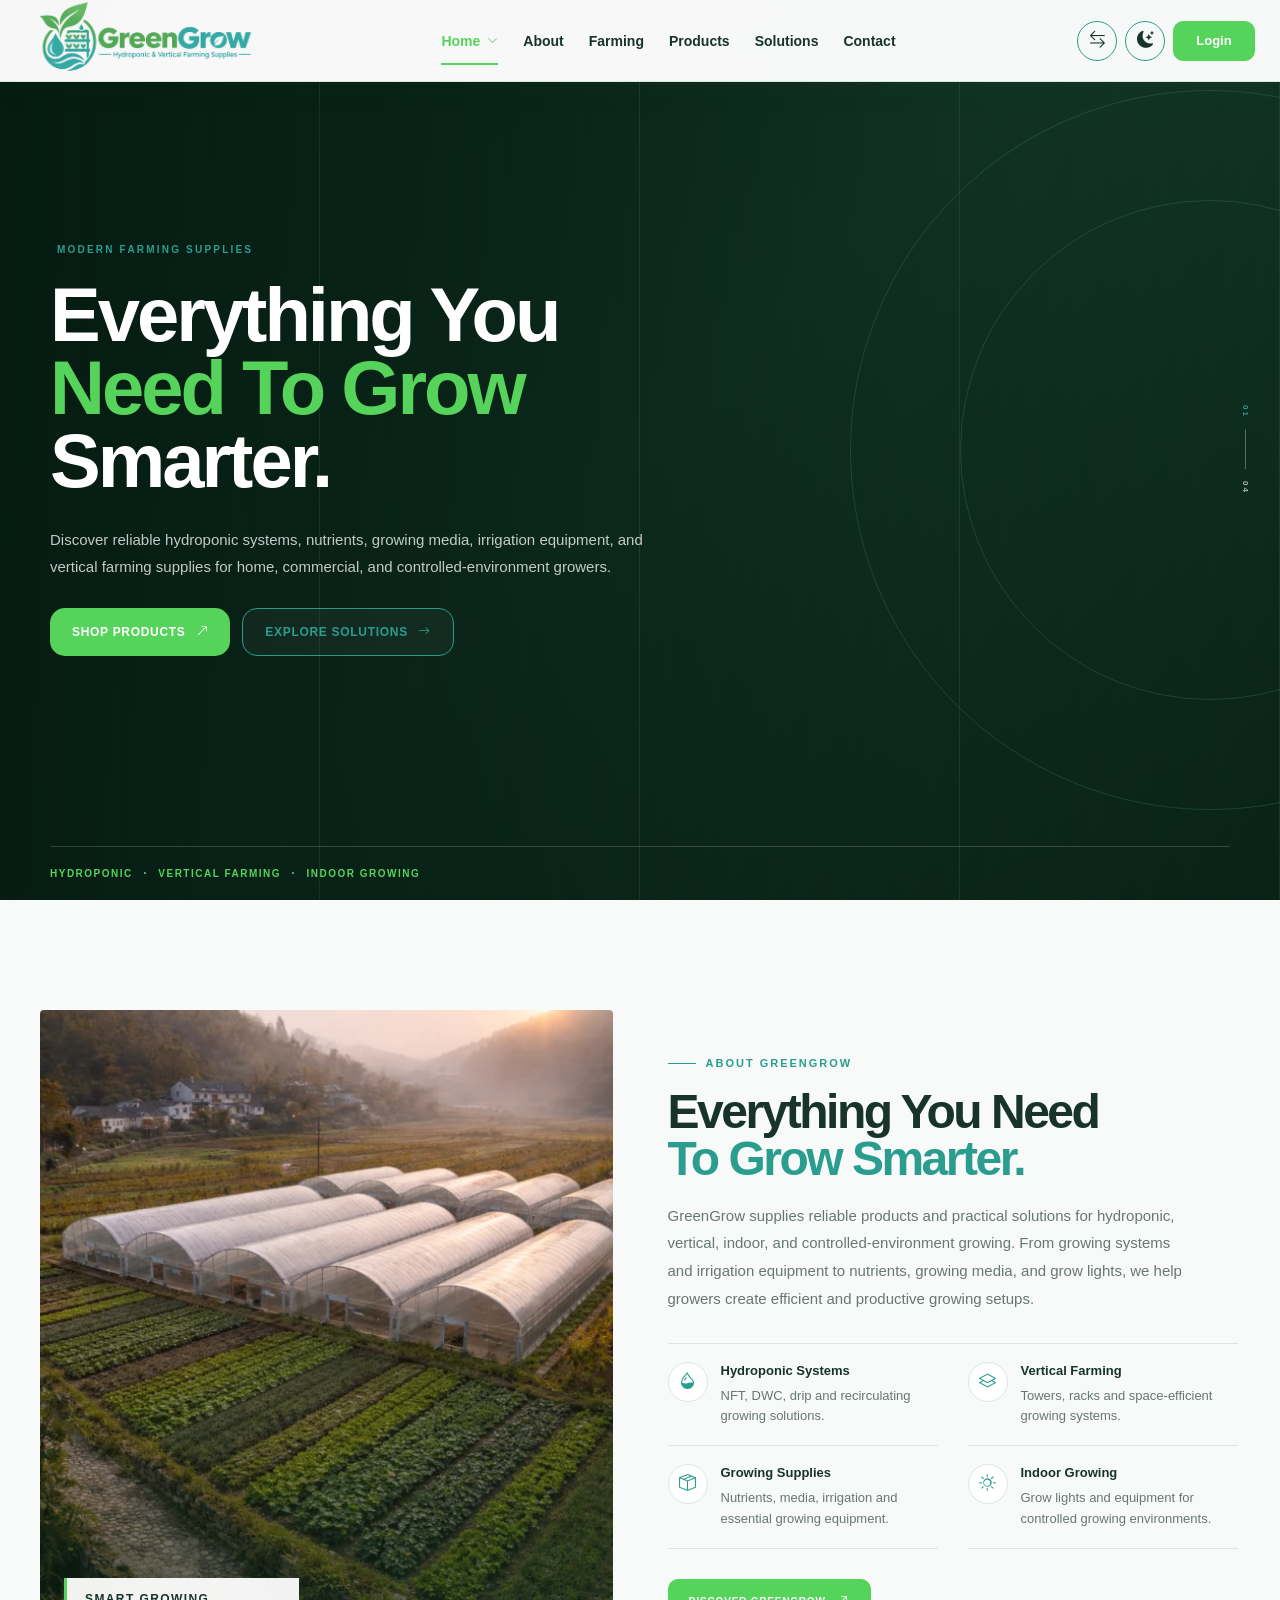
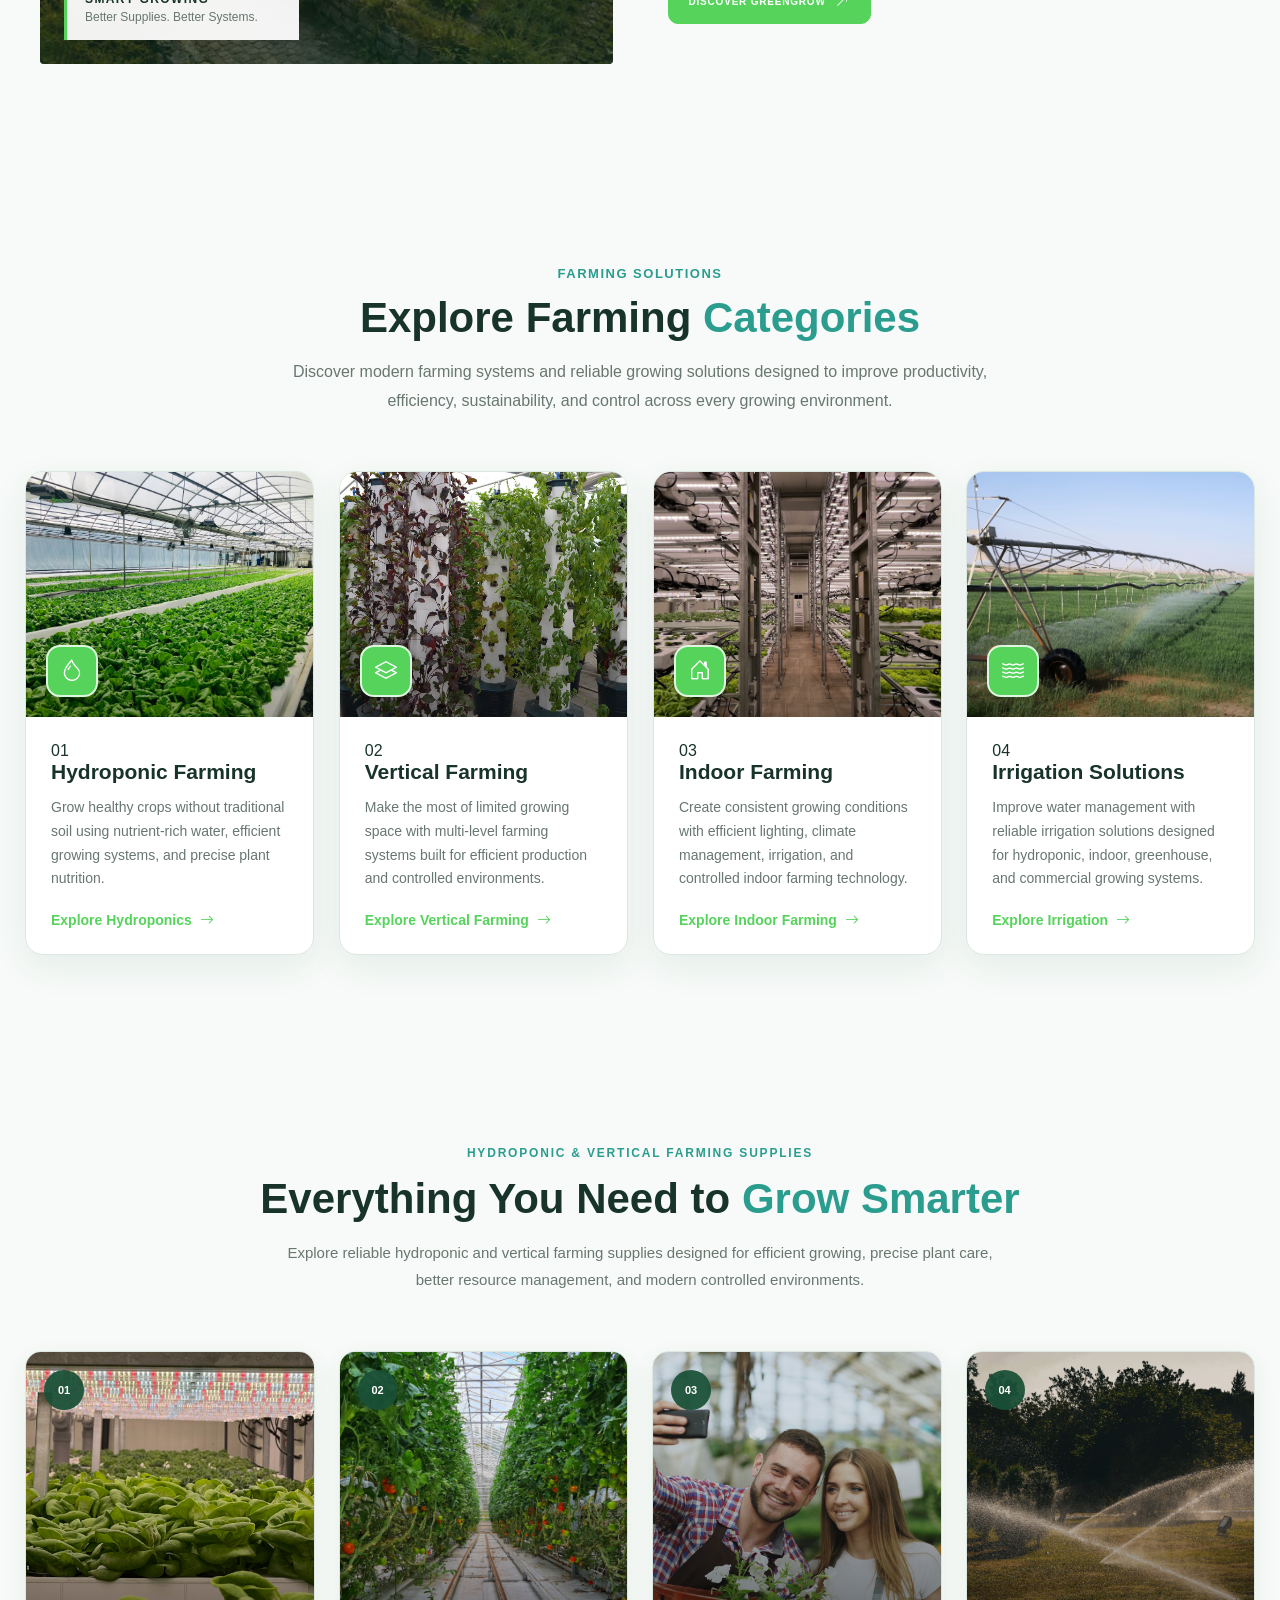
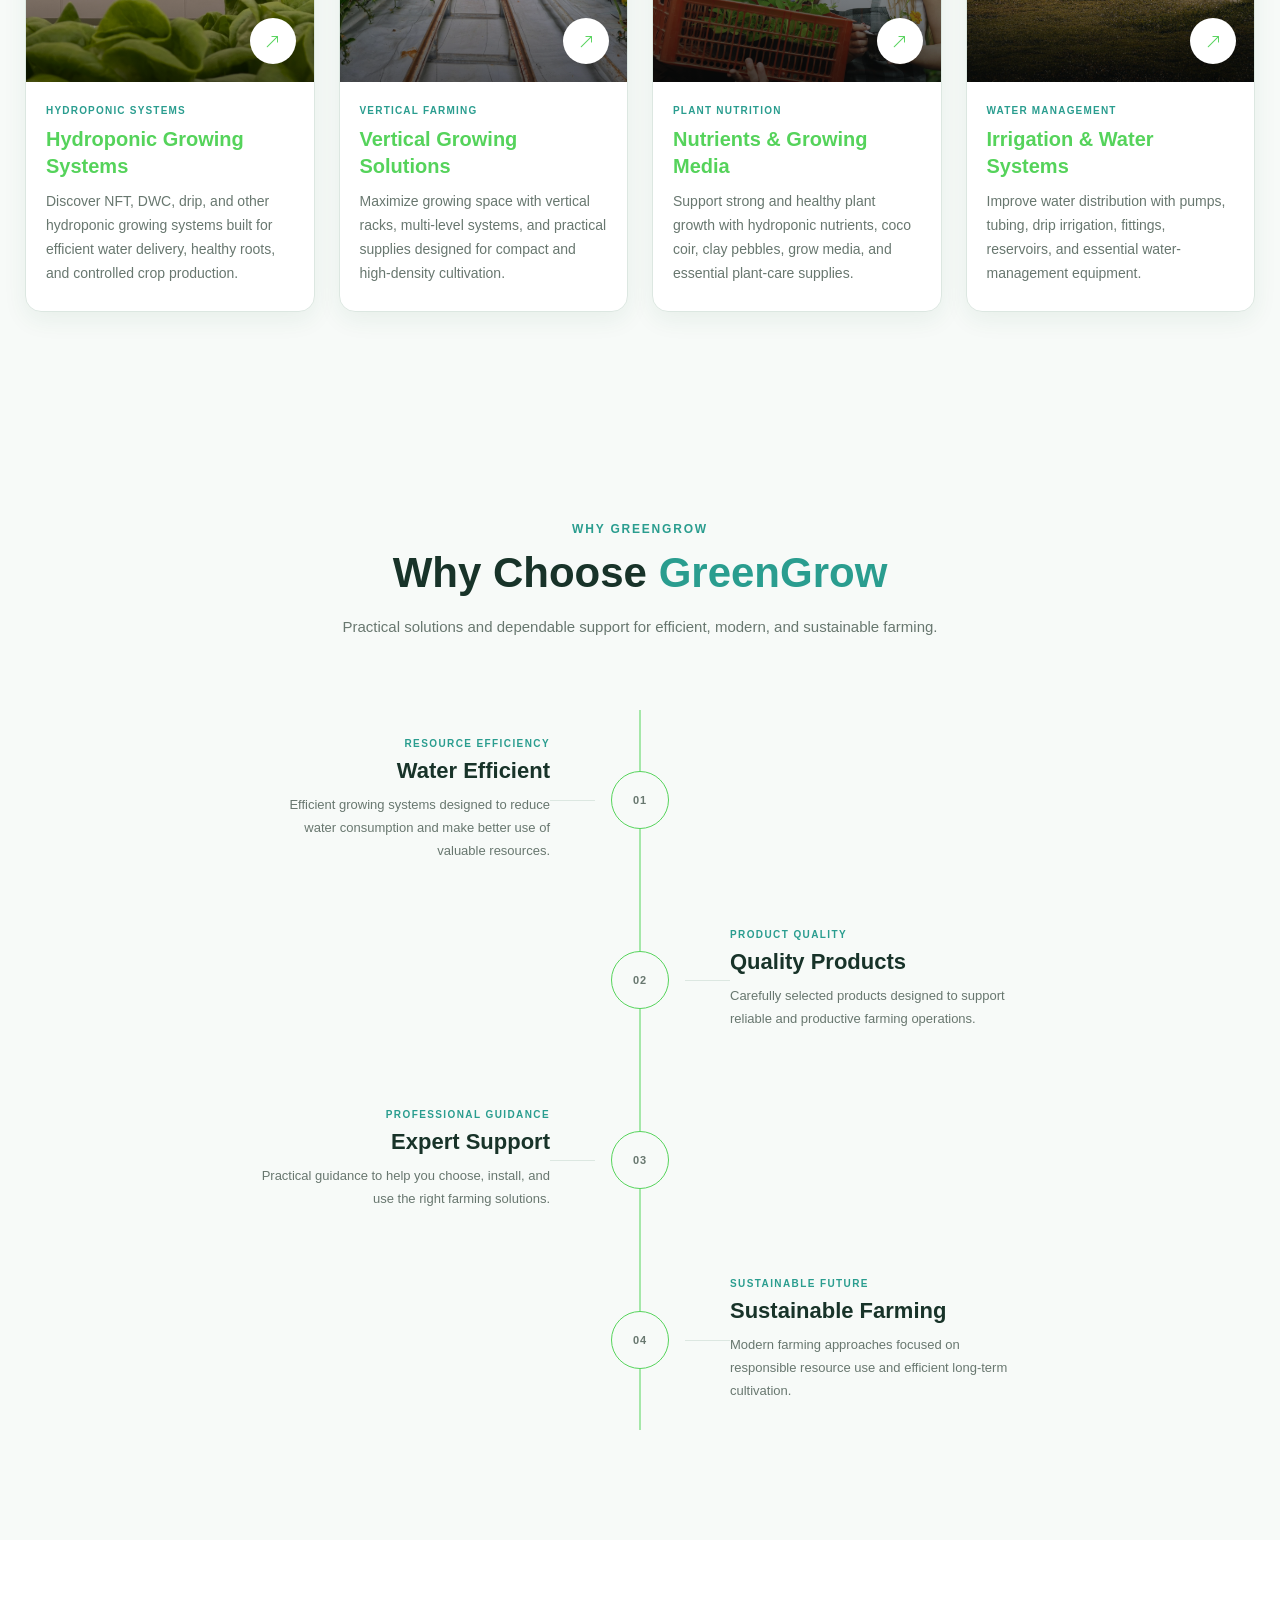
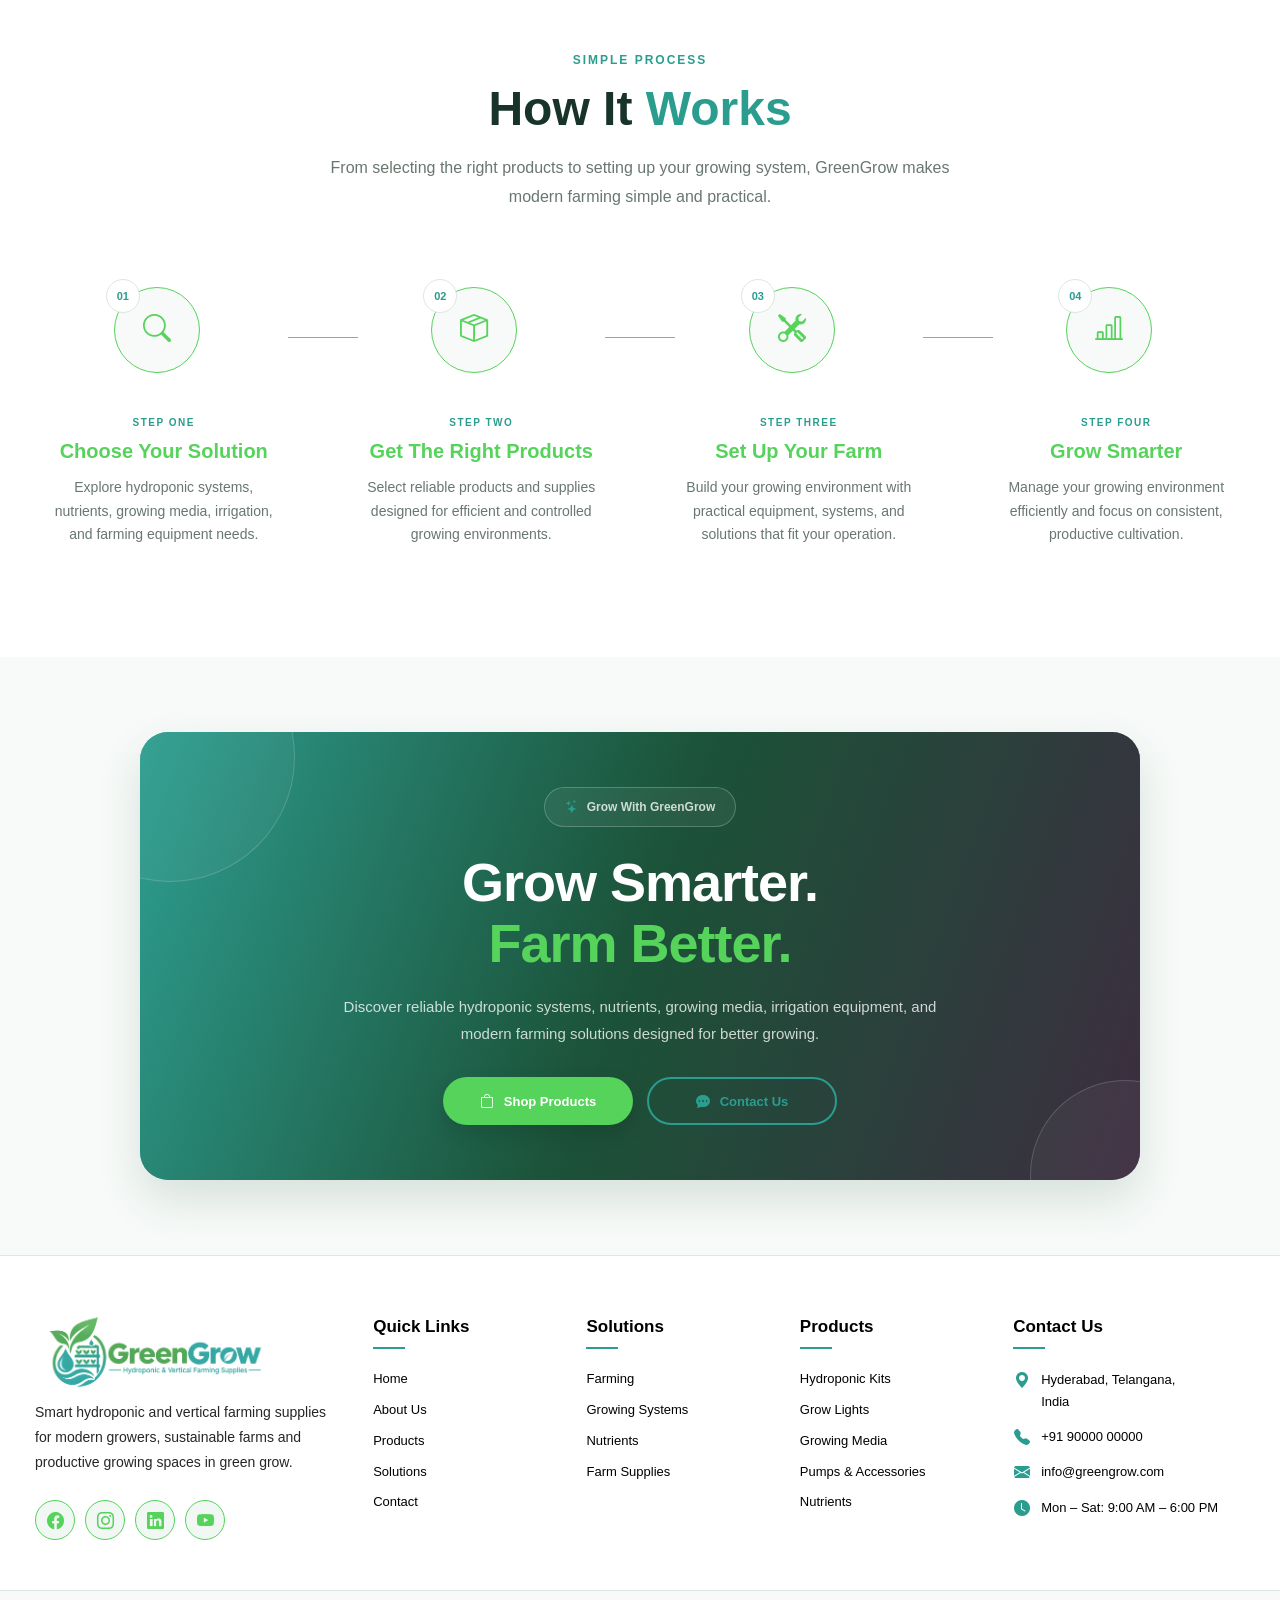
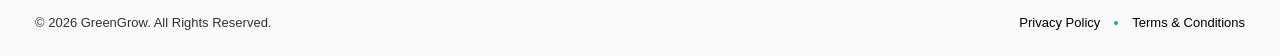
==== commit 2ff866c4: "first commit" ====
--- a/index.html
+++ b/index.html
@@ -6,7 +6,9 @@
     <meta name="viewport" content="width=device-width, initial-scale=1.0">
 
     <title>GreenGrow | Hydroponic & Vertical Farming Supplies</title>
-
+<link rel="shortcut icon" href="favicon.ico" type="image/x-icon">
+ 
+ 
   
     <link rel="stylesheet"
         href="https://cdn.jsdelivr.net/npm/bootstrap-icons@1.11.3/font/bootstrap-icons.min.css">
@@ -91,7 +93,7 @@
 
                
                 <a href="login.html" class="mobile-login">
-                    Grow With Us
+                   Login
                 </a>
 
             </nav>
@@ -125,7 +127,7 @@
                 </button>
                 
                 <a href="login.html" class="login-button">
-                    Grow With Us 
+                  Login 
                 </a>
 
 
@@ -259,22 +261,26 @@
 
     <div class="about-container">
 
-     
+
         <div class="about-image">
 
             <img
-                src="https://images.pexels.com/photos/2132227/pexels-photo-2132227.jpeg"
-                alt="Hydroponic and vertical farming plants">
+                src="images/image-11.webp"
+                alt="Hydroponic plants growing in a modern controlled environment"
+            >
 
             <div class="about-image-label">
-                <i class="bi bi-droplet"></i>
-                <span>Smart Growing Better Way to Grow</span>
+             
+
+                <div>
+                    <strong>SMART GROWING</strong>
+                    <span>Better Supplies. Better Systems.</span>
+                </div>
             </div>
 
         </div>
 
 
-       
         <div class="about-content">
 
             <span class="about-eyebrow">
@@ -282,49 +288,66 @@
             </span>
 
             <h2>
-                Growing Better Starts With
-                <span>The Right Supplies.</span>
+                Everything You Need
+                <span>To Grow Smarter.</span>
             </h2>
 
-            <p>
-                GreenGrow provides reliable hydroponic and vertical farming
-                supplies designed to help growers build efficient,
-                productive, and sustainable growing environments.
+            <p class="about-description">
+                GreenGrow supplies reliable products and practical solutions
+                for hydroponic, vertical, indoor, and controlled-environment
+                growing. From growing systems and irrigation equipment to
+                nutrients, growing media, and grow lights, we help growers
+                create efficient and productive growing setups.
             </p>
 
-           
-
-
-          
+
             <div class="about-features">
 
+                <!-- Hydroponics -->
+
                 <div class="about-feature">
 
                     <div class="about-feature-icon">
-                        <i class="bi bi-droplet"></i>
-                    </div>
-
-                    <div>
-                        <h4>Hydroponic Solutions</h4>
-                        <span>Efficient systems for soil-free growing.</span>
-                    </div>
-
-                </div>
-
+                        <i class="bi bi-droplet-half"></i>
+                    </div>
+
+                    <div class="about-feature-content">
+
+                        <h4>Hydroponic Systems</h4>
+
+                        <span>
+                            NFT, DWC, drip and recirculating
+                            growing solutions.
+                        </span>
+
+                    </div>
+
+                </div>
+
+
+               
 
                 <div class="about-feature">
 
                     <div class="about-feature-icon">
-                        <i class="bi bi-stack"></i>
-                    </div>
-
-                    <div>
+                        <i class="bi bi-layers"></i>
+                    </div>
+
+                    <div class="about-feature-content">
+
                         <h4>Vertical Farming</h4>
-                        <span>Smart solutions for space-efficient production.</span>
-                    </div>
-
-                </div>
-
+
+                        <span>
+                            Towers, racks and space-efficient
+                            growing systems.
+                        </span>
+
+                    </div>
+
+                </div>
+
+
+         
 
                 <div class="about-feature">
 
@@ -332,9 +355,37 @@
                         <i class="bi bi-box-seam"></i>
                     </div>
 
-                    <div>
-                        <h4>Quality Supplies</h4>
-                        <span>Reliable products for every growing setup.</span>
+                    <div class="about-feature-content">
+
+                        <h4>Growing Supplies</h4>
+
+                        <span>
+                            Nutrients, media, irrigation and
+                            essential growing equipment.
+                        </span>
+
+                    </div>
+
+                </div>
+
+
+            
+
+                <div class="about-feature">
+
+                    <div class="about-feature-icon">
+                        <i class="bi bi-brightness-high"></i>
+                    </div>
+
+                    <div class="about-feature-content">
+
+                        <h4>Indoor Growing</h4>
+
+                        <span>
+                            Grow lights and equipment for
+                            controlled growing environments.
+                        </span>
+
                     </div>
 
                 </div>
@@ -342,10 +393,12 @@
             </div>
 
 
-            
             <a href="about.html" class="about-button">
-                Learn More
-                <i class="bi bi-arrow-right"></i>
+
+                <span>Discover GreenGrow</span>
+
+                <i class="bi bi-arrow-up-right"></i>
+
             </a>
 
         </div>
@@ -361,138 +414,227 @@
 
 
 
-
-
-<section class="farming-categories">
+<section class="farming-categories" id="farming-categories">
     <div class="container">
 
+        <!-- Section Header -->
         <div class="section-header">
-            <span class="section-eyebrow">FARMING SOLUTIONS</span>
-            <h2>Farming <span>Categories</span></h2>
+
+            <span class="section-eyebrow">
+                FARMING SOLUTIONS
+            </span>
+
+            <h2>
+                Explore Farming <span>Categories</span>
+            </h2>
+
             <p>
-                Explore modern farming systems and solutions designed for
-                efficient, sustainable, and controlled growing.
+                Discover modern farming systems and reliable growing solutions
+                designed to improve productivity, efficiency, sustainability,
+                and control across every growing environment.
             </p>
-        </div>
+
+        </div>
+
 
         <div class="farming-grid">
 
-            
+
             <article class="farming-card farming-card-1">
+
                 <div class="farming-image">
+
                     <img
-                        src="https://images.pexels.com/photos/28129609/pexels-photo-28129609.jpeg"
-                        alt="Hydroponic Farming"
+                        src="images/image-10 home.jpg"
+                        alt="Modern hydroponic farming system"
+                        loading="lazy"
                     >
+
+                    <div class="farming-image-overlay"></div>
 
                     <div class="farming-icon">
                         <i class="bi bi-droplet"></i>
                     </div>
-                </div>
+
+                </div>
+
 
                 <div class="farming-content">
-                    <h3>Hydroponic Farming</h3>
+
+                    <span class="card-number">
+                        01
+                    </span>
+
+                    <h3>
+                        Hydroponic Farming
+                    </h3>
 
                     <p>
-                        Grow plants efficiently without traditional soil using
-                        nutrient-rich water and modern hydroponic systems.
+                        Grow healthy crops without traditional soil using
+                        nutrient-rich water, efficient growing systems,
+                        and precise plant nutrition.
                     </p>
 
-                    <a href="products.html" class="farming-link">
-                        Explore Hydroponics
+                    <a
+                        href="products.html"
+                        class="farming-link"
+                    >
+                        <span>Explore Hydroponics</span>
                         <i class="bi bi-arrow-right"></i>
                     </a>
-                </div>
+
+                </div>
+
             </article>
 
 
-          
+
             <article class="farming-card farming-card-2">
+
                 <div class="farming-image">
+
                     <img
-                        src="https://images.pexels.com/photos/7728082/pexels-photo-7728082.jpeg"
-                        alt="Vertical Farming"
+                        src="images/vertical farming.image-10.webp"
+                        alt="Indoor vertical farming system"
+                        loading="lazy"
                     >
+
+                    <div class="farming-image-overlay"></div>
 
                     <div class="farming-icon">
                         <i class="bi bi-layers"></i>
                     </div>
-                </div>
+
+                </div>
+
 
                 <div class="farming-content">
-                    <h3>Vertical Farming</h3>
+
+                    <span class="card-number">
+                        02
+                    </span>
+
+                    <h3>
+                        Vertical Farming
+                    </h3>
 
                     <p>
-                        Maximize growing space with vertical farming systems
-                        designed for higher productivity in compact areas.
+                        Make the most of limited growing space with
+                        multi-level farming systems built for efficient
+                        production and controlled environments.
                     </p>
 
-                    <a href="farming.html" class="farming-link">
-                        Explore Vertical Farming
+                    <a
+                        href="farming.html"
+                        class="farming-link"
+                    >
+                        <span>Explore Vertical Farming</span>
                         <i class="bi bi-arrow-right"></i>
                     </a>
-                </div>
+
+                </div>
+
             </article>
 
 
-           
+
             <article class="farming-card farming-card-3">
+
                 <div class="farming-image">
+
                     <img
-                        src="https://images.pexels.com/photos/450375/pexels-photo-450375.jpeg"
-                        alt="Indoor Farming"
+                        src="images/image-10 indoor farming home.jpg"
+                        alt="Controlled indoor farming environment"
+                        loading="lazy"
                     >
+
+                    <div class="farming-image-overlay"></div>
 
                     <div class="farming-icon">
                         <i class="bi bi-house-door"></i>
                     </div>
-                </div>
+
+                </div>
+
 
                 <div class="farming-content">
-                    <h3>Indoor Farming</h3>
+
+                    <span class="card-number">
+                        03
+                    </span>
+
+                    <h3>
+                        Indoor Farming
+                    </h3>
 
                     <p>
-                        Create controlled growing environments with lighting,
-                        climate control, and efficient indoor farming systems.
+                        Create consistent growing conditions with efficient
+                        lighting, climate management, irrigation, and
+                        controlled indoor farming technology.
                     </p>
 
-                    <a href="solutions.html" class="farming-link">
-                        Explore Indoor Farming
+                    <a
+                        href="solutions.html"
+                        class="farming-link"
+                    >
+                        <span>Explore Indoor Farming</span>
                         <i class="bi bi-arrow-right"></i>
                     </a>
-                </div>
+
+                </div>
+
             </article>
 
-
-            
             <article class="farming-card farming-card-4">
+
                 <div class="farming-image">
+
                     <img
-                        src="https://images.pexels.com/photos/1458694/pexels-photo-1458694.jpeg"
-                        alt="Irrigation System"
+                        src="images/irrigations image-10 home.jpg"
+                        alt="Efficient irrigation system for farming"
+                        loading="lazy"
                     >
+
+                    <div class="farming-image-overlay"></div>
 
                     <div class="farming-icon">
                         <i class="bi bi-water"></i>
                     </div>
-                </div>
+
+                </div>
+
 
                 <div class="farming-content">
-                    <h3>Irrigation</h3>
+
+                    <span class="card-number">
+                        04
+                    </span>
+
+                    <h3>
+                        Irrigation Solutions
+                    </h3>
 
                     <p>
-                        Improve water efficiency with reliable irrigation
-                        solutions for hydroponic, indoor, and commercial farms.
+                        Improve water management with reliable irrigation
+                        solutions designed for hydroponic, indoor,
+                        greenhouse, and commercial growing systems.
                     </p>
 
-                    <a href="products.html" class="farming-link">
-                        Explore Irrigation
+                    <a
+                        href="products.html"
+                        class="farming-link"
+                    >
+                        <span>Explore Irrigation</span>
                         <i class="bi bi-arrow-right"></i>
                     </a>
-                </div>
+
+                </div>
+
             </article>
 
-        </div>
+
+        </div>
+
     </div>
 </section>
 
@@ -500,68 +642,115 @@
 
 
 
-
-
-
-
-<section class="featured-products">
+<section class="featured-products" id="farming-supplies">
 
     <div class="featured-products-container">
 
-       
+        <!-- Section Heading -->
         <div class="featured-products-heading">
 
             <span class="featured-products-eyebrow">
-                OUR PRODUCTS
+                HYDROPONIC & VERTICAL FARMING SUPPLIES
             </span>
 
-            <h2>Featured <spsn>Products</spsn></h2>
+            <h2>
+                Everything You Need to
+                <span>Grow Smarter</span>
+            </h2>
 
             <p>
-                Explore our range of professional products for
-                hydroponic, vertical, and modern farming.
+                Explore reliable hydroponic and vertical farming supplies
+                designed for efficient growing, precise plant care, better
+                resource management, and modern controlled environments.
             </p>
 
         </div>
 
 
-      
+        <!-- Supply Categories -->
         <div class="featured-products-grid">
 
 
-           
-            <a href="products.html" class="featured-product-item">
+            <!-- 01 Hydroponic Systems -->
+            <a href="products.html"
+               class="featured-product-item">
 
                 <div class="featured-product-image">
 
                     <img
-                        src="images/hydroponic img-2.jpg"
-                        alt="Hydroponic Systems"
+                        src="images/growing systems image-10.jpg "
+                        alt="Hydroponic growing systems and supplies"
+                        loading="lazy"
                     >
 
-                    <span class="featured-product-number">
+                    <div class="featured-product-number">
                         01
+                    </div>
+
+                    <div class="featured-product-arrow">
+                        <i class="bi bi-arrow-up-right"></i>
+                    </div>
+
+                </div>
+
+                <div class="featured-product-content">
+
+                    <span class="featured-product-label">
+                        HYDROPONIC SYSTEMS
                     </span>
 
-                    <span class="featured-product-arrow">
+                    <h3>
+                        Hydroponic Growing Systems
+                    </h3>
+
+                    <p>
+                        Discover NFT, DWC, drip, and other hydroponic
+                        growing systems built for efficient water delivery,
+                        healthy roots, and controlled crop production.
+                    </p>
+
+                </div>
+
+            </a>
+
+
+
+          
+            <a href="farming.html"
+               class="featured-product-item">
+
+                <div class="featured-product-image">
+
+                    <img
+                        src="images/vertical growing .image-10.jpg  "
+                        alt="Vertical farming racks and growing supplies"
+                        loading="lazy"
+                    >
+
+                    <div class="featured-product-number">
+                        02
+                    </div>
+
+                    <div class="featured-product-arrow">
                         <i class="bi bi-arrow-up-right"></i>
+                    </div>
+
+                </div>
+
+                <div class="featured-product-content">
+
+                    <span class="featured-product-label">
+                        VERTICAL FARMING
                     </span>
 
-                </div>
-
-                <div class="featured-product-content">
-
-                    <span class="featured-product-label">
-                        GROWING SYSTEMS
-                    </span>
-
                     <h3>
-                        Hydroponic Systems
+                        Vertical Growing Solutions
                     </h3>
 
                     <p>
-                        Efficient soil-free growing systems
-                        for modern cultivation.
+                        Maximize growing space with vertical racks,
+                        multi-level systems, and practical supplies
+                        designed for compact and high-density cultivation.
                     </p>
 
                 </div>
@@ -569,23 +758,26 @@
             </a>
 
 
-           
-            <a href="products.html" class="featured-product-item">
+
+          
+            <a href="products.html"
+               class="featured-product-item">
 
                 <div class="featured-product-image">
 
                     <img
-                        src="https://images.pexels.com/photos/7658751/pexels-photo-7658751.jpeg"
-                        alt="Plant Nutrients"
+                        src="images/growing-mediaimage-10 home.jpg"
+                        alt="Hydroponic nutrients and growing media"
+                        loading="lazy"
                     >
 
-                    <span class="featured-product-number">
-                        02
-                    </span>
-
-                    <span class="featured-product-arrow">
+                    <div class="featured-product-number">
+                        03
+                    </div>
+
+                    <div class="featured-product-arrow">
                         <i class="bi bi-arrow-up-right"></i>
-                    </span>
+                    </div>
 
                 </div>
 
@@ -596,12 +788,13 @@
                     </span>
 
                     <h3>
-                        Nutrients
+                        Nutrients & Growing Media
                     </h3>
 
                     <p>
-                        Essential nutrients formulated to support
-                        healthy plant growth.
+                        Support strong and healthy plant growth with
+                        hydroponic nutrients, coco coir, clay pebbles,
+                        grow media, and essential plant-care supplies.
                     </p>
 
                 </div>
@@ -609,39 +802,43 @@
             </a>
 
 
+
            
-            <a href="products.html" class="featured-product-item">
+            <a href="products.html"
+               class="featured-product-item">
 
                 <div class="featured-product-image">
 
                     <img
-                        src="images/groing materials.img.jpg"
-                        alt="Growing Media"
+                        src="images/water systems image-10 home.jpg "
+                        alt="Hydroponic irrigation equipment and water systems"
+                        loading="lazy"
                     >
 
-                    <span class="featured-product-number">
-                        03
+                    <div class="featured-product-number">
+                        04
+                    </div>
+
+                    <div class="featured-product-arrow">
+                        <i class="bi bi-arrow-up-right"></i>
+                    </div>
+
+                </div>
+
+                <div class="featured-product-content">
+
+                    <span class="featured-product-label">
+                        WATER MANAGEMENT
                     </span>
 
-                    <span class="featured-product-arrow">
-                        <i class="bi bi-arrow-up-right"></i>
-                    </span>
-
-                </div>
-
-                <div class="featured-product-content">
-
-                    <span class="featured-product-label">
-                        GROWING MATERIALS
-                    </span>
-
                     <h3>
-                        Growing Media
+                        Irrigation & Water Systems
                     </h3>
 
                     <p>
-                        Quality growing media for strong roots
-                        and productive plants.
+                        Improve water distribution with pumps, tubing,
+                        drip irrigation, fittings, reservoirs, and
+                        essential water-management equipment.
                     </p>
 
                 </div>
@@ -649,52 +846,11 @@
             </a>
 
 
-           
-            <a href="products.html" class="featured-product-item">
-
-                <div class="featured-product-image">
-
-                    <img
-                        src="https://images.pexels.com/photos/2165688/pexels-photo-2165688.jpeg"
-                        alt="Farming Equipment"
-                    >
-
-                    <span class="featured-product-number">
-                        04
-                    </span>
-
-                    <span class="featured-product-arrow">
-                        <i class="bi bi-arrow-up-right"></i>
-                    </span>
-
-                </div>
-
-                <div class="featured-product-content">
-
-                    <span class="featured-product-label">
-                        FARM TECHNOLOGY
-                    </span>
-
-                    <h3>
-                        Farming Equipment
-                    </h3>
-
-                    <p>
-                        Reliable tools and equipment for
-                        efficient farming operations.
-                    </p>
-
-                </div>
-
-            </a>
-
-
         </div>
 
     </div>
 
 </section>
-
 
 
 
@@ -1268,3 +1424,9 @@
 
 
 
+
+
+
+
+
+
--- a/index.css
+++ b/index.css
@@ -421,48 +421,44 @@
     flex-shrink:0;
 }
 
-.login-button{
-    width:110px;
-    min-width:110px;
-    height:40px;
-
-    display:inline-flex;
-    align-items:center;
-    justify-content:center;
-
-    padding:0 12px;
-
-    background:var(--primary);
-    color:#fff;
-    border:1px solid var(--primary);
-    border-radius:10px;
-
-    font-size:12px;
-    font-weight:800;
-    line-height:1;
-    letter-spacing:.2px;
-
-    white-space:nowrap;       /* IMPORTANT */
-    word-break:keep-all;
-    overflow:hidden;
-
-    text-decoration:none;
-    text-align:center;
+.login-button {
+    width: 86px;
+    height: 40px;
+
+    display: inline-flex;
+    align-items: center;
+    justify-content: center;
+
+    background: var(--primary);
+    color: #FFFFFF;
+
+    border: 1px solid var(--primary);
+    border-radius: 10px;
+
+    font-size: 13px;
+    font-weight: 700;
+
+    cursor: pointer;
 
     transition:
-        background .3s ease,
-        border-color .3s ease,
-        transform .3s ease,
-        box-shadow .3s ease;
-}
-
-.login-button:hover{
-    background:var(--secondary);
-    border-color:var(--secondary);
-    color:#fff;
-    transform:translateY(-2px);
-    box-shadow:0 8px 20px rgba(42,157,143,.18);
-}
+        background var(--transition),
+        border-color var(--transition),
+        transform var(--transition),
+        box-shadow var(--transition);
+}
+
+
+.login-button:hover {
+    background: var(--secondary);
+    border-color: var(--secondary);
+
+    transform: translateY(-2px);
+
+    box-shadow:
+        0 8px 20px rgba(42, 157, 143, 0.20);
+}
+
+
 
 /* Medium */
 @media (max-width:1199px){
@@ -1139,8 +1135,8 @@
     }
 
     .brand-logo img {
-        width: 180px;
-        height: 90;
+        width: 190px;
+        height: 95px;
        
         object-fit: contain;
     }
@@ -1258,11 +1254,11 @@
     .brand-logo img {
         display: block;
 
-        width: 125px;
-        height: auto;
-
+        width: 160px;
+        height: 80px;
+/* 
         max-width: 100%;
-        max-height: 48px;
+        max-height: 48px; */
 
         object-fit: contain;
     }
@@ -1902,7 +1898,7 @@
 }
 
 
-/* .footer-social a:hover {
+.footer-social a:hover {
 
     background: var(--footer-social-hover);
 
@@ -1911,7 +1907,7 @@
     color: #FFFFFF;
 
     transform: translateY(-3px);
-} */
+} 
 
 
 .footer-column {
@@ -2859,8 +2855,8 @@
     }
 
     .footer-logo img {
-        width: 180px;
-        height: 90px;
+        width: 190px;
+        height: 95px;
     }
 
     .footer-brand > p {
@@ -5287,906 +5283,745 @@
 
 
 
-
-
-.about-section {
-    width: 100%;
-
-    padding: 100px 0;
-
-    background: var(--background);
-    color: var(--text);
-
-    overflow: hidden;
+.about-section{
+    position:relative;
+
+    padding:110px 0;
+
+    background:var(--background);
+
+    overflow:hidden;
+}
+
+
+
+.about-container{
+    width:min(1200px, calc(100% - 50px));
+
+    margin:0 auto;
+
+    display:grid;
+
+    grid-template-columns:
+        minmax(0, 1fr)
+        minmax(0, 1fr);
+
+    gap:80px;
+
+    align-items:center;
+}
+
+.about-image{
+    position:relative;
+
+    min-height:570px;
+
+    overflow:hidden;
+
+    background:var(--surface);
+
+    border-radius:4px;
+}
+
+
+.about-image::after{
+    content:"";
+
+    position:absolute;
+
+    inset:0;
+
+    background:
+        linear-gradient(
+            180deg,
+            rgba(15,55,37,0) 45%,
+            rgba(15,55,37,.55) 100%
+        );
+
+    pointer-events:none;
+
+    z-index:1;
+}
+
+
+.about-image img{
+    width:100%;
+    height:100%;
+
+    min-height:530px;
+
+    display:block;
+
+    object-fit:cover;
+
+    object-position:center;
+
+    transform:scale(1.01);
 
     transition:
-        background-color 0.3s ease,
-        color 0.3s ease;
-}
-
-
-.about-container {
-    width: min(1200px, calc(100% - 60px));
-
-    margin: 0 auto;
-
-    display: grid;
-
-    grid-template-columns: 1fr 1fr;
-
-    align-items: center;
-
-    gap: 75px;
-}
-
-
-
-.about-image {
-    position: relative;
-
-    width: 100%;
-
-    overflow: hidden;
-
-    border-radius: 18px;
-
-    background: var(--surface);
-
-    border: 1px solid var(--border);
+        transform 1s ease;
+}
+
+
+.about-image:hover img{
+    transform:scale(1.06);
+}
+
+.about-image-label{
+    position:absolute;
+
+    left:24px;
+    bottom:24px;
+
+    z-index:3;
+
+    display:flex;
+
+    align-items:center;
+
+    gap:13px;
+
+    min-width:235px;
+
+    padding:14px 18px;
+
+    background:rgba(255,255,255,.94);
+
+    border-left:3px solid var(--primary);
+
+    box-shadow:
+        0 12px 35px rgba(0,0,0,.12);
+
+    backdrop-filter:blur(10px);
+}
+
+
+.about-image-label > i{
+    width:38px;
+    height:38px;
+
+    flex:none;
+
+    display:grid;
+    place-items:center;
+
+    border-radius:50%;
+
+    background:var(--primary);
+
+    color:#fff;
+
+    font-size:17px;
+}
+
+
+
+.about-image-label strong{
+    display:block;
+
+    margin-bottom:3px;
+
+    color:var(--text);
+
+    font-size:12px;
+
+    font-weight:800;
+
+    letter-spacing:1.4px;
+}
+
+
+.about-image-label span{
+    display:block;
+
+    color:var(--muted);
+
+    font-size:12px;
+
+    line-height:1.4;
+}
+
+
+
+.about-content{
+    max-width:570px;
+}
+
+
+.about-eyebrow{
+    display:inline-flex;
+
+    align-items:center;
+
+    gap:10px;
+
+    margin-bottom:16px;
+
+    color:var(--secondary);
+
+    font-size:11px;
+
+    font-weight:800;
+
+    letter-spacing:2px;
+
+    line-height:1.4;
+}
+
+
+.about-eyebrow::before{
+    content:"";
+
+    width:28px;
+    height:1px;
+
+    background:var(--secondary);
+}
+
+
+
+.about-content h2{
+    margin:0 0 20px;
+
+    color:var(--text);
+
+    font-family:
+        'Trebuchet MS',
+        'Lucida Sans Unicode',
+        'Lucida Grande',
+        'Lucida Sans',
+        Arial,
+        sans-serif;
+
+    font-size:clamp(50px,5.2vw,620px);
+
+    font-weight:800;
+
+    line-height:.98;
+
+    letter-spacing:-2.5px;
+}
+
+
+.about-content h2 span{
+    display:block;
+
+    color:var(--secondary);
+}
+
+
+
+.about-description{
+    max-width:530px;
+
+    margin:0 0 30px;
+
+    color:var(--muted);
+
+    font-size:15px;
+
+    line-height:1.85;
+}
+
+
+.about-features{
+    display:grid;
+
+    grid-template-columns:
+        1fr
+        1fr;
+
+    gap:0 30px;
+
+    margin-top:25px;
+
+    border-top:1px solid var(--border);
+}
+
+
+.about-feature{
+    min-height:92px;
+
+    display:flex;
+
+    align-items:flex-start;
+
+    gap:13px;
+
+    padding:18px 0;
+
+    border-bottom:1px solid var(--border);
 
     transition:
-        background-color 0.3s ease,
-        border-color 0.3s ease;
-}
-
-
-.about-image img {
-    display: block;
-
-    width: 100%;
-
-    height: 700px;
-
-    object-fit: cover;
-
-    object-position: center;
-
-    border-radius: 18px;
+        transform .3s ease,
+        border-color .3s ease;
+}
+
+
+.about-feature:hover{
+    transform:translateX(5px);
+
+    border-color:var(--secondary);
+}
+
+
+.about-feature-icon{
+    width:40px;
+    height:40px;
+
+    flex:none;
+
+    display:grid;
+    place-items:center;
+
+    border:1px solid var(--border);
+
+    border-radius:50%;
+
+    color:var(--secondary);
+
+    background:var(--surface);
+
+    font-size:17px;
 
     transition:
-        transform 0.4s ease,
-        filter 0.3s ease;
-}
-
-
-.about-image:hover img {
-    transform: scale(1.03);
-}
-
-
-
-.about-image-label {
-    position: absolute;
-
-    left: 18px;
-    bottom: 18px;
-
-    display: inline-flex;
-
-    align-items: center;
-
-    gap: 8px;
-
-    padding: 9px 14px;
-
-    background: var(--primary);
-
-    color: #ffffff;
-
-    border-radius: 7px;
-
-    font-size: 12px;
-
-    font-weight: 700;
-
-    line-height: 1;
-
-    z-index: 2;
-}
-
-
-.about-image-label i {
-    color: #ffffff;
-
-    font-size: 14px;
-}
-
-
-.about-content {
-    width: 100%;
-}
-
-
-.about-eyebrow {
-    display: inline-block;
-
-    margin-bottom: 12px;
-  
-    color: var(--secondary);
-
-    font-size: 13px;
-
-    font-weight: 700;
-
-    letter-spacing: 1px;
-
-    text-transform: uppercase;
-}
-
-
-.about-content h2 {
-    margin: 0 0 20px;
-
-    color: var(--text);
-
-    font-size: 42px;
-    font-family: 'Trebuchet MS', 'Lucida Sans Unicode', 'Lucida Grande', 'Lucida Sans', Arial, sans-serif;
-
-    line-height: 1.15;
-
-    font-weight: 800;
-}
-
-
-.about-content h2 span {
-    display: block;
-
-    color: var(--secondary);
-}
-
-
-.about-content p {
-    max-width: 570px;
-
-    margin: 0 0 18px;
-
-    color: var(--muted);
-
-    font-size: 15px;
-
-    line-height: 1.8;
-}
-
-
-
-.about-features {
-    width: 100%;
-
-    display: flex;
-
-    flex-direction: column;
-
-    gap: 10px;
-
-    margin: 25px 0 28px;
-}
-
-
-.about-feature {
-    display: flex;
-
-    align-items: center;
-
-    gap: 13px;
-
-    padding: 11px 13px;
-
-    background: var(--surface);
-
-    border: 1px solid var(--border);
-
-    border-radius: 9px;
+        color .3s ease,
+        background .3s ease,
+        border-color .3s ease;
+}
+
+
+.about-feature:hover .about-feature-icon{
+    color:#fff;
+
+    background:var(--secondary);
+
+    border-color:var(--secondary);
+}
+
+
+.about-feature-content{
+    min-width:0;
+}
+
+
+.about-feature h4{
+    margin:1px 0 6px;
+
+    color:var(--text);
+
+    font-size:13px;
+
+    font-weight:800;
+
+    line-height:1.3;
+}
+
+
+.about-feature span{
+    display:block;
+
+    color:var(--muted);
+
+    font-size:13px;
+
+    line-height:1.6;
+}
+
+
+.about-button{
+    display:inline-flex;
+
+    align-items:center;
+    justify-content:center;
+
+    gap:10px;
+
+    min-height:45px;
+
+    margin-top:30px;
+
+    padding:0 20px;
+
+    background:var(--primary);
+
+    color:#fff;
+
+    border:1px solid var(--primary);
+
+    border-radius:10px;
+
+    text-decoration:none;
+
+    font-size:10px;
+
+    font-weight:800;
+
+    letter-spacing:.8px;
+
+    text-transform:uppercase;
 
     transition:
-        background-color 0.3s ease,
-        border-color 0.3s ease,
-        transform 0.3s ease;
-}
-
-
-.about-feature:hover {
-    transform: translateX(4px);
-
-    border-color: var(--secondary);
-}
-
-
-.about-feature-icon {
-    width: 38px;
-
-    height: 38px;
-
-    min-width: 38px;
-
-    display: flex;
-
-    align-items: center;
-
-    justify-content: center;
-
-    background: var(--primary);
-
-    color: #ffffff;
-
-    border-radius: 50%;
-
-    font-size: 16px;
-}
-
-
-.about-feature h4 {
-    margin: 0 0 2px;
-
-    color: var(--text);
-
-    font-size: 14px;
-
-    line-height: 1.3;
-
-    font-weight: 700;
-}
-
-
-.about-feature span {
-    display: block;
-
-    color: var(--muted);
-
-    font-size: 12px;
-
-    line-height: 1.4;
-}
-
-
-
-.about-button {
-    display: inline-flex;
-
-    align-items: center;
-
-    justify-content: center;
-
-    gap: 9px;
-
-    min-height: 45px;
-
-    padding: 0 24px;
-
-    background: var(--primary);
-
-    color: #ffffff;
-
-    border: 1px solid var(--primary);
-
-    border-radius: 7px;
-
-    font-size: 14px;
-
-    font-weight: 700;
-
-    text-decoration: none;
-
-    transition:
-        background-color 0.3s ease,
-        border-color 0.3s ease,
-        transform 0.3s ease;
-}
-
-
-.about-button:hover {
-    background: var(--secondary);
-
-    border-color: var(--secondary);
-
-    color: #ffffff;
-
-    transform: translateY(-2px);
-}
-
-
-.about-button i {
-    font-size: 14px;
-}
-
-
-[data-theme="dark"] .about-section {
-    background: var(--background);
-
-    color: var(--text);
-}
-
-
-[data-theme="dark"] .about-content h2 {
-    color: var(--text);
-}
-
-
-[data-theme="dark"] .about-content h2 span {
-    color: var(--secondary);
-}
-
-
-[data-theme="dark"] .about-content p {
-    color: var(--muted);
-}
-
-
-[data-theme="dark"] .about-eyebrow {
-    color: var(--secondary);
-}
-
-
-[data-theme="dark"] .about-image {
-    background: var(--surface);
-
-    border-color: var(--border);
-}
-
-
-[data-theme="dark"] .about-image img {
-    filter: brightness(0.78) saturate(0.9);
-}
-
-
-[data-theme="dark"] .about-feature {
-    background: var(--surface);
-
-    border-color: var(--border);
-}
-
-
-[data-theme="dark"] .about-feature h4 {
-    color: var(--text);
-}
-
-
-[data-theme="dark"] .about-feature span {
-    color: var(--muted);
-}
-
-
-[data-theme="dark"] .about-feature:hover {
-    border-color: var(--secondary);
-}
-
-
-[data-theme="dark"] .about-button {
-    background: var(--primary);
-
-    border-color: var(--primary);
-
-    color: #102016;
-}
-
-
-[data-theme="dark"] .about-button:hover {
-    background: var(--secondary);
-
-    border-color: var(--secondary);
-
-    color: #102016;
-}
-
-
-
-@media (min-width: 1200px) {
-
-    .about-section {
-        padding: 100px 0;
-    }
-
-    .about-container {
-        width: min(1200px, calc(100% - 60px));
-
-        grid-template-columns: 1fr 1fr;
-
-        gap: 75px;
-    }
-
-    .about-image img {
-        height: 500px;
-    }
-
-    .about-content h2 {
-        font-size: 42px;
-    }
-
-}
-
-
-
-@media (min-width: 769px) and (max-width: 1199px) {
-
-    .about-section {
-        padding: 75px 0;
-    }
-
-    .about-container {
-        width: calc(100% - 50px);
-
-        grid-template-columns: 1fr 1fr;
-
-        gap: 40px;
-    }
-
-    .about-image img {
-        height: 420px;
-    }
-
-    .about-content h2 {
-        font-size: 34px;
-
-        margin-bottom: 16px;
-    }
-
-    .about-content p {
-        font-size: 15px;
-
-        line-height: 1.7;
-
-        margin-bottom: 14px;
-    }
-
-    .about-eyebrow {
-        font-size: 12px;
-    }
-
-    .about-features {
-        margin: 20px 0 23px;
-
-        gap: 8px;
-    }
-
-    .about-feature {
-        padding: 9px 11px;
-
-        gap: 10px;
-    }
-
-    .about-feature-icon {
-        width: 34px;
-
-        height: 34px;
-
-        min-width: 34px;
-
-        font-size: 14px;
-    }
-
-    .about-feature h4 {
-        font-size: 13px;
-    }
-
-    .about-feature span {
-        font-size: 11px;
-    }
-
-    .about-button {
-        min-height: 42px;
-
-        padding: 0 20px;
-
-        font-size: 15px;
-    }
-
-}
-
-
-
-@media (min-width: 481px) and (max-width: 768px) {
-
-    .about-section {
-        padding: 60px 0;
-    }
-
-    .about-container {
-        width: calc(100% - 35px);
-
-        grid-template-columns: 1fr;
-
-        gap: 35px;
-    }
-
-    .about-image {
-        order: 1;
-    }
-
-    .about-content {
-        order: 2;
-
-        text-align: center;
-    }
-
-    .about-image img {
-        height: 350px;
-    }
-
-    .about-image-label {
-        left: 14px;
-
-        bottom: 14px;
-
-        font-size: 11px;
-
-        padding: 8px 12px;
-    }
-
-    .about-eyebrow {
-        font-size: 12px;
-    }
-
-    .about-content h2 {
-        font-size: 31px;
-
-        line-height: 1.2;
-    }
-
-    .about-content p {
-        max-width: 600px;
-
-        margin-left: auto;
-
-        margin-right: auto;
-
-        font-size: 14px;
-
-        line-height: 1.7;
-    }
-
-    .about-features {
-        max-width: 600px;
-
-        margin-left: auto;
-
-        margin-right: auto;
-
-        text-align: left;
-    }
-
-    .about-button {
-        margin: 0 auto;
-    }
+        background .3s ease,
+        border-color .3s ease,
+        transform .3s ease;
+}
+
+
+.about-button i{
+    font-size:13px;
+
+    transition:transform .3s ease;
+}
+
+
+.about-button:hover{
+    background:var(--secondary);
+
+    border-color:var(--secondary);
+
+    color:#fff;
+
+    transform:translateY(-3px);
+}
+
+
+.about-button:hover i{
+    transform:translate(3px,-3px);
+}
+
+
+
+[data-theme="dark"] .about-image-label{
+    background:rgba(23,34,29,.95);
+}
+
+
+[data-theme="dark"] .about-image-label strong{
+    color:var(--text);
+}
+
+
+[data-theme="dark"] .about-feature-icon{
+    background:var(--surface);
+}
+
+
+
+html[dir="rtl"] .about-container{
+    direction:rtl;
+}
+
+
+html[dir="rtl"] .about-content{
+    text-align:right;
+}
+
+
+html[dir="rtl"] .about-eyebrow{
+    flex-direction:row-reverse;
+}
+
+
+html[dir="rtl"] .about-eyebrow::before{
+    order:2;
+}
+
+
+html[dir="rtl"] .about-feature{
+    direction:rtl;
+    text-align:right;
+}
+
+
+html[dir="rtl"] .about-feature:hover{
+    transform:translateX(-5px);
+}
+
+
+html[dir="rtl"] .about-image-label{
+    left:auto;
+    right:24px;
+
+    border-left:0;
+    border-right:3px solid var(--primary);
+}
+
+
+html[dir="rtl"] .about-button i{
+    transform:rotate(180deg);
+}
+
+
+html[dir="rtl"] .about-button:hover i{
+    transform:rotate(180deg) translate(3px,-3px);
+}
+
+
+@media (min-width:1400px){
+
+    .about-section{
+        padding:130px 0;
+    }
+
+    .about-container{
+        width:min(1280px,calc(100% - 80px));
+
+        gap:100px;
+    }
+
+    .about-image,
+    .about-image img{
+        min-height:620px;
+    }
+
+    .about-content h2{
+        font-size:62px;
+    }
+
+}
+
+
+
+@media (min-width:1025px) and (max-width:1399px){
+
+    .about-container{
+        gap:55px;
+    }
+
+    .about-image,
+    .about-image img{
+        min-height:520px;
+    }
+
+    .about-content h2{
+        font-size:48px;
+    }
+
+}
+
+
+
+@media (min-width:769px) and (max-width:1024px){
+
+    .about-section{
+        padding:85px 0;
+    }
+
+    .about-container{
+        width:min(900px,calc(100% - 40px));
+
+        grid-template-columns:1fr 1fr;
+
+        gap:40px;
+    }
+
+    .about-image,
+    .about-image img{
+        min-height:500px;
+    }
+
+    .about-content h2{
+        font-size:42px;
+
+        letter-spacing:-1.8px;
+    }
+
+    .about-description{
+        font-size:13px;
+    }
+
+    .about-features{
+        grid-template-columns:1fr;
+    }
+
+    .about-feature{
+        min-height:75px;
+    }
+
+}
+
+
+
+@media (max-width:768px){
+
+    .about-section{
+        padding:75px 0;
+    }
+
+    .about-container{
+        width:calc(100% - 32px);
+
+        grid-template-columns:1fr;
+
+        gap:45px;
+    }
+
+    .about-image,
+    .about-image img{
+        min-height:430px;
+    }
+
+    .about-content{
+        max-width:100%;
+    }
+
+    .about-content h2{
+        font-size:42px;
+
+        letter-spacing:-1.8px;
+    }
+
+    .about-description{
+        max-width:100%;
+
+        font-size:13px;
+    }
+
+    .about-features{
+        grid-template-columns:1fr;
+    }
+
+    .about-feature{
+        min-height:75px;
+    }
+
+}
+
+
+
+@media (max-width:480px){
+
+    .about-section{
+        padding:60px 0;
+    }
+
+    .about-container{
+        width:calc(100% - 24px);
+
+        gap:35px;
+    }
+
+    .about-image,
+    .about-image img{
+        min-height:360px;
+    }
+
+    .about-image-label{
+        left:14px;
+        right:14px;
+
+        min-width:0;
+
+        padding:12px 14px;
+    }
+
+    .about-content h2{
+        font-size:36px;
+
+        letter-spacing:-1.4px;
+    }
+
+    .about-eyebrow{
+        font-size:10px;
+
+        letter-spacing:1.5px;
+    }
+
+    .about-description{
+        font-size:12px;
+
+        line-height:1.75;
+    }
+
+    .about-feature{
+        gap:11px;
+
+        padding:15px 0;
+    }
+
+    .about-feature-icon{
+        width:36px;
+        height:36px;
+
+        font-size:15px;
+    }
+
+    .about-feature h4{
+        font-size:12px;
+    }
+
     .about-feature span{
-        font-size:15px ;
-    }
-
-}
-
-
-
-@media (min-width: 361px) and (max-width: 480px) {
-
-    .about-section {
-        padding: 45px 0;
-    }
-
-    .about-container {
-        width: calc(100% - 24px);
-
-        grid-template-columns: 1fr;
-
-        gap: 27px;
-    }
-
-    .about-image {
-        order: 1;
-
-        border-radius: 14px;
-    }
-
-    .about-content {
-        order: 2;
-
-        text-align: center;
-    }
-
-    .about-image img {
-        height: 260px;
-
-        border-radius: 14px;
-    }
-
-    .about-image-label {
-        left: 10px;
-
-        bottom: 10px;
-
-        padding: 7px 10px;
-
-        font-size: 11px;
-    }
-
-    .about-eyebrow {
-        font-size: 10px;
-
-        margin-bottom: 9px;
-    }
-
-    .about-content h2 {
-        font-size: 26px;
-
-        line-height: 1.2;
-
-        margin-bottom: 14px;
-    }
-
-    .about-content p {
-        font-size: 13px;
-
-        line-height: 1.65;
-
-        margin-bottom: 14px;
-    }
-
-    .about-features {
-        gap: 7px;
-
-        margin: 20px 0 22px;
-
-        text-align: left;
-    }
-
-    .about-feature {
-        padding: 9px;
-
-        gap: 9px;
-    }
-
-    .about-feature-icon {
-        width: 32px;
-
-        height: 32px;
-
-        min-width: 32px;
-
-        font-size: 13px;
-    }
-
-    .about-feature h4 {
-        font-size: 13px;
-    }
-
-    .about-feature span {
-        font-size: 11px;
-    }
-
-    .about-button {
-        width: 100%;
-
-        min-height: 41px;
-
-        font-size: 12px;
-    }
-
-}
-
-
-
-@media (max-width: 360px) {
-
-    .about-section {
-        padding: 38px 0;
-    }
-
-    .about-container {
-        width: calc(100% - 20px);
-
-        grid-template-columns: 1fr;
-
-        gap: 22px;
-    }
-
-    .about-image {
-        order: 1;
-
-        border-radius: 12px;
-    }
-
-    .about-content {
-        order: 2;
-
-        text-align: center;
-    }
-
-    .about-image img {
-        width: 100%;
-
-        height: 220px;
-
-        border-radius: 12px;
-    }
-
-    .about-image-label {
-        left: 8px;
-
-        bottom: 8px;
-
-        gap: 5px;
-
-        padding: 6px 8px;
-
-        font-size: 11px;
-    }
-
-    .about-image-label i {
-        font-size: 11px;
-    }
-
-    .about-eyebrow {
-        font-size: 11px;
-
-        letter-spacing: 0.7px;
-
-        margin-bottom: 8px;
-    }
-
-    .about-content h2 {
-        font-size: 23px;
-
-        line-height: 1.2;
-
-        margin-bottom: 12px;
-    }
-
-    .about-content p {
-        font-size: 12px;
-
-        line-height: 1.6;
-
-        margin-bottom: 12px;
-    }
-
-    .about-features {
-        gap: 6px;
-
-        margin: 17px 0 20px;
-
-        text-align: left;
-    }
-
-    .about-feature {
-        padding: 8px;
-
-        gap: 8px;
-
-        border-radius: 7px;
-    }
-
-    .about-feature-icon {
-        width: 30px;
-
-        height: 30px;
-
-        min-width: 30px;
-
-        font-size: 12px;
-    }
-
-    .about-feature h4 {
-        font-size: 11px;
-    }
-
-    .about-feature span {
-        font-size: 9px;
-    }
-
-    .about-button {
-        width: 100%;
-
-        min-height: 39px;
-
-        padding: 0 15px;
-
-        font-size: 11px;
-    }
-
-}
-
-
-
-html[dir="rtl"] .about-container {
-    direction: rtl;
-}
-
-
-html[dir="rtl"] .about-content {
-    text-align: right;
-}
-
-
-html[dir="rtl"] .about-feature {
-    direction: rtl;
-
-    text-align: right;
-}
-
-
-html[dir="rtl"] .about-image-label {
-    left: auto;
-
-    right: 18px;
-}
-
-
-html[dir="rtl"] .about-feature:hover {
-    transform: translateX(-4px);
-}
-
-
-html[dir="rtl"] .about-button {
-    direction: rtl;
-}
-
-
-html[dir="rtl"] .about-button i {
-    transform: rotate(180deg);
-}
-
-
-
-@media (max-width: 768px) {
-
-    html[dir="rtl"] .about-content {
-        text-align: center;
-    }
-
-    html[dir="rtl"] .about-feature {
-        text-align: right;
-    }
-
-    html[dir="rtl"] .about-image-label {
-        left: auto;
-
-        right: 10px;
-    }
-
-    html[dir="rtl"] .about-feature:hover {
-        transform: none;
-    }
-
-}
-
-
-
-@media (max-width: 360px) {
-
-    html[dir="rtl"] .about-image-label {
-        right: 8px;
-
-        left: auto;
-    }
-
-}
-
-
-
-.about-button:focus-visible,
-.about-feature:focus-visible {
-    outline: 2px solid var(--secondary);
-
-    outline-offset: 3px;
-}
-
-
-
-@media (prefers-reduced-motion: reduce) {
-
-    .about-section *,
-    .about-section *::before,
-    .about-section *::after {
-        transition: none !important;
-
-        animation: none !important;
+        font-size:9px;
+    }
+
+    .about-button{
+        width:100%;
+
+        margin-top:25px;
+    }
+
+}
+
+
+@media (max-width:359px){
+
+    .about-section{
+        padding:50px 0;
+    }
+
+    .about-container{
+        width:calc(100% - 20px);
+    }
+
+    .about-image,
+    .about-image img{
+        min-height:310px;
+    }
+
+    .about-content h2{
+        font-size:31px;
+    }
+
+    .about-description{
+        font-size:11px;
+    }
+
+    .about-image-label{
+        bottom:12px;
+
+        padding:10px 12px;
+    }
+
+    .about-image-label > i{
+        width:32px;
+        height:32px;
+
+        font-size:14px;
+    }
+
+    .about-image-label strong{
+        font-size:8px;
+    }
+
+    .about-image-label span{
+        font-size:8px;
+    }
+
+}
+
+@media (prefers-reduced-motion:reduce){
+
+    .about-image img,
+    .about-feature,
+    .about-feature-icon,
+    .about-button,
+    .about-button i{
+        transition:none !important;
+    }
+
+    .about-image:hover img{
+        transform:none;
     }
 
 }
@@ -6686,36 +6521,61 @@
 
 
 
+/* =========================================================
+   FEATURED FARMING SUPPLIES
+========================================================= */
+
 .featured-products {
+    position: relative;
+
     padding: 100px 0;
+
     background: var(--background);
+
     overflow: hidden;
 }
 
 .featured-products-container {
     width: min(1280px, calc(100% - 50px));
+
     margin: 0 auto;
 }
+
+
+/* =========================================================
+   SECTION HEADING
+========================================================= */
 
 .featured-products-heading {
     width: 100%;
     max-width: 850px;
-    margin: 0 auto 55px;
+
+    margin: 0 auto 58px;
+
     text-align: center;
 }
 
 .featured-products-eyebrow {
     display: block;
+
     margin-bottom: 12px;
 
     color: var(--secondary);
 
     font-size: 12px;
     line-height: 1.4;
+
     font-weight: 800;
+
     letter-spacing: 1.8px;
 
     text-align: center;
+
+    animation:
+        featuredHeadingDown
+        0.7s
+        ease
+        both;
 }
 
 .featured-products-heading h2 {
@@ -6733,18 +6593,25 @@
 
     font-size: 42px;
     line-height: 1.2;
+
     font-weight: 800;
 
     text-align: center;
+
+    animation:
+        featuredHeadingUp
+        0.8s
+        ease
+        0.1s
+        both;
 }
 
 .featured-products-heading h2 span {
-    display: inline;
     color: var(--secondary);
 }
 
 .featured-products-heading p {
-    max-width: 700px;
+    max-width: 720px;
 
     margin: 0 auto;
 
@@ -6754,12 +6621,25 @@
     line-height: 1.8;
 
     text-align: center;
-}
+
+    animation:
+        featuredHeadingUp
+        0.8s
+        ease
+        0.2s
+        both;
+}
+
+
+/* =========================================================
+   GRID
+========================================================= */
 
 .featured-products-grid {
     display: grid;
 
-    grid-template-columns: repeat(4, minmax(0, 1fr));
+    grid-template-columns:
+        repeat(4, minmax(0, 1fr));
 
     gap: 24px;
 
@@ -6767,6 +6647,9 @@
 }
 
 
+/* =========================================================
+   PRODUCT / SUPPLY CARD
+========================================================= */
 
 .featured-product-item {
     position: relative;
@@ -6776,42 +6659,128 @@
     min-width: 0;
 
     color: var(--text);
+
     text-decoration: none;
 
     background: var(--surface);
 
-    border: 1px solid transparent;
-
-    border-radius: 14px;
+    border: 1px solid var(--border);
+
+    border-radius: 16px;
 
     overflow: hidden;
 
     opacity: 0;
 
     box-shadow:
-        0 8px 25px rgba(27, 94, 63, 0.06);
-
-    transform: translateY(0);
+        0 8px 25px rgba(27, 94, 63, 0.07);
+
+    transform: translateY(45px);
 
     transition:
-        border-color 0.35s ease,
-        box-shadow 0.35s ease,
-        transform 0.35s ease,
-        background 0.35s ease;
-}
-
-
+        border-color 0.4s ease,
+        box-shadow 0.4s ease,
+        transform 0.4s ease,
+        background 0.4s ease;
+}
+
+
+/* =========================================================
+   STAGGERED CARD ANIMATION
+========================================================= */
+
+.featured-product-item:nth-child(1) {
+    animation:
+        featuredCardReveal
+        0.8s
+        ease
+        0.15s
+        forwards;
+}
+
+.featured-product-item:nth-child(2) {
+    animation:
+        featuredCardReveal
+        0.8s
+        ease
+        0.3s
+        forwards;
+}
+
+.featured-product-item:nth-child(3) {
+    animation:
+        featuredCardReveal
+        0.8s
+        ease
+        0.45s
+        forwards;
+}
+
+.featured-product-item:nth-child(4) {
+    animation:
+        featuredCardReveal
+        0.8s
+        ease
+        0.6s
+        forwards;
+}
+
+
+/* =========================================================
+   CARD HOVER
+========================================================= */
 
 .featured-product-item:hover {
     border-color: var(--secondary);
 
-    transform: translateY(-8px);
+    transform: translateY(-9px);
 
     box-shadow:
-        0 18px 40px rgba(42, 157, 143, 0.18);
-}
-
-
+        0 20px 45px rgba(42, 157, 143, 0.18);
+}
+
+
+/* =========================================================
+   CARD SHINE
+========================================================= */
+
+.featured-product-item::before {
+    content: "";
+
+    position: absolute;
+
+    top: 0;
+    left: -120%;
+
+    width: 70%;
+    height: 100%;
+
+    z-index: 5;
+
+    pointer-events: none;
+
+    background:
+        linear-gradient(
+            90deg,
+            transparent,
+            rgba(255, 255, 255, 0.2),
+            transparent
+        );
+
+    transform: skewX(-20deg);
+
+    transition:
+        left 0.8s ease;
+}
+
+.featured-product-item:hover::before {
+    left: 140%;
+}
+
+
+/* =========================================================
+   IMAGE
+========================================================= */
 
 .featured-product-image {
     position: relative;
@@ -6832,8 +6801,10 @@
 
     object-fit: cover;
 
+    transform: scale(1.01);
+
     transition:
-        transform 0.7s ease,
+        transform 0.8s cubic-bezier(.2,.7,.2,1),
         filter 0.7s ease;
 }
 
@@ -6842,15 +6813,21 @@
 
 .featured-product-item:hover
 .featured-product-image img {
-    transform: scale(1.08);
-}
-
-
+    transform: scale(1.09);
+
+    filter: saturate(1.08);
+}
+
+
+/* =========================================================
+   IMAGE OVERLAY
+========================================================= */
 
 .featured-product-image::after {
     content: "";
 
     position: absolute;
+
     inset: 0;
 
     z-index: 1;
@@ -6858,14 +6835,14 @@
     background:
         linear-gradient(
             to bottom,
-            rgba(0, 0, 0, 0.02) 30%,
+            rgba(0, 0, 0, 0.02) 25%,
             rgba(0, 0, 0, 0.62) 100%
         );
 
     pointer-events: none;
 
     transition:
-        background 0.4s ease;
+        background 0.45s ease;
 }
 
 .featured-product-item:hover
@@ -6873,12 +6850,15 @@
     background:
         linear-gradient(
             to bottom,
-            rgba(42, 157, 143, 0.05) 25%,
+            rgba(42, 157, 143, 0.06) 20%,
             rgba(0, 0, 0, 0.68) 100%
         );
 }
 
 
+/* =========================================================
+   NUMBER
+========================================================= */
 
 .featured-product-number {
     position: absolute;
@@ -6892,32 +6872,40 @@
     height: 40px;
 
     display: flex;
+
     align-items: center;
     justify-content: center;
 
     color: #ffffff;
 
-    background: rgba(25, 80, 54, 0.92);
+    background:
+        rgba(25, 80, 54, 0.93);
 
     border-radius: 50%;
 
     font-size: 11px;
     line-height: 1;
+
     font-weight: 800;
 
     transition:
-        transform 0.35s ease,
-        background 0.35s ease;
+        transform 0.4s ease,
+        background 0.4s ease;
 }
 
 .featured-product-item:hover
 .featured-product-number {
-    transform: scale(1.1);
+    transform:
+        scale(1.12)
+        rotate(-6deg);
 
     background: var(--secondary);
 }
 
 
+/* =========================================================
+   ARROW
+========================================================= */
 
 .featured-product-arrow {
     position: absolute;
@@ -6931,6 +6919,7 @@
     height: 46px;
 
     display: flex;
+
     align-items: center;
     justify-content: center;
 
@@ -6942,10 +6931,13 @@
 
     font-size: 15px;
 
+    box-shadow:
+        0 6px 18px rgba(0, 0, 0, 0.12);
+
     transition:
-        transform 0.35s ease,
-        background 0.35s ease,
-        color 0.35s ease;
+        transform 0.4s ease,
+        background 0.4s ease,
+        color 0.4s ease;
 }
 
 .featured-product-item:hover
@@ -6954,13 +6946,18 @@
 
     background: var(--secondary);
 
-    transform: rotate(45deg);
-}
-
-
+    transform:
+        rotate(45deg)
+        scale(1.08);
+}
+
+
+/* =========================================================
+   CONTENT
+========================================================= */
 
 .featured-product-content {
-    padding: 22px 20px 24px;
+    padding: 22px 20px 25px;
 }
 
 .featured-product-label {
@@ -6972,21 +6969,25 @@
 
     font-size: 10px;
     line-height: 1.4;
+
     font-weight: 800;
+
     letter-spacing: 1.2px;
 }
 
 .featured-product-content h3 {
-    margin: 0 0 9px;
+    margin: 0 0 10px;
 
     color: var(--primary);
 
-    font-size: 21px;
-    line-height: 1.3;
-    font-weight: 750;
+    font-size: 20px;
+    line-height: 1.35;
+
+    font-weight: 800;
 
     transition:
-        color 0.35s ease;
+        color 0.35s ease,
+        transform 0.35s ease;
 }
 
 .featured-product-content p {
@@ -6994,85 +6995,27 @@
 
     color: var(--muted);
 
-    font-size: 15px;
+    font-size: 14px;
     line-height: 1.7;
 }
 
 
+/* Heading hover */
 
 .featured-product-item:hover
 .featured-product-content h3 {
     color: var(--secondary);
-}
-
-
-.featured-product-item::before {
-    content: "";
-
-    position: absolute;
-    inset: 0;
-
-    z-index: 4;
-
-    border: 1px solid var(--secondary);
-
-    border-radius: 14px;
-
-    opacity: 0;
-
-    pointer-events: none;
-
-    transform: scale(0.97);
-
-    transition:
-        opacity 0.35s ease,
-        transform 0.35s ease;
-}
-
-.featured-product-item:hover::before {
-    opacity: 1;
-
-    transform: scale(1);
-}
-
-
-
-.featured-product-item:nth-child(1) {
-    animation:
-        featuredFadeUp 0.7s ease 0.10s forwards;
-}
-
-.featured-product-item:nth-child(2) {
-    animation:
-        featuredFadeUp 0.7s ease 0.25s forwards;
-}
-
-.featured-product-item:nth-child(3) {
-    animation:
-        featuredFadeUp 0.7s ease 0.40s forwards;
-}
-
-.featured-product-item:nth-child(4) {
-    animation:
-        featuredFadeUp 0.7s ease 0.55s forwards;
-}
-
-@keyframes featuredFadeUp {
-
-    from {
-        opacity: 0;
-        transform: translateY(45px);
-    }
-
-    to {
-        opacity: 1;
-        transform: translateY(0);
-    }
-}
-
-
-
-body[data-theme="dark"] .featured-products {
+
+    transform: translateX(3px);
+}
+
+
+/* =========================================================
+   DARK MODE
+========================================================= */
+
+body[data-theme="dark"]
+.featured-products {
     background: var(--background);
 }
 
@@ -7080,10 +7023,10 @@
 .featured-product-item {
     background: var(--surface);
 
-    border-color: transparent;
+    border-color: var(--border);
 
     box-shadow:
-        0 8px 25px rgba(0, 0, 0, 0.18);
+        0 10px 30px rgba(0, 0, 0, 0.2);
 }
 
 body[data-theme="dark"]
@@ -7091,12 +7034,13 @@
     border-color: var(--secondary);
 
     box-shadow:
-        0 18px 40px rgba(77, 182, 172, 0.18);
+        0 20px 45px rgba(0, 0, 0, 0.38);
 }
 
 body[data-theme="dark"]
 .featured-product-number {
-    background: rgba(0, 0, 0, 0.65);
+    background:
+        rgba(0, 0, 0, 0.68);
 }
 
 body[data-theme="dark"]
@@ -7114,45 +7058,108 @@
     background: var(--secondary);
 }
 
-body[data-theme="dark"]
-.featured-product-item::before {
-    border-color: var(--secondary);
-}
-
-
-[dir="rtl"] .featured-products-heading {
+
+/* =========================================================
+   RTL
+========================================================= */
+
+[dir="rtl"]
+.featured-products-heading {
     text-align: center !important;
 }
 
-[dir="rtl"] .featured-products-eyebrow,
-[dir="rtl"] .featured-products-heading h2,
-[dir="rtl"] .featured-products-heading p {
+[dir="rtl"]
+.featured-products-eyebrow,
+[dir="rtl"]
+.featured-products-heading h2,
+[dir="rtl"]
+.featured-products-heading p {
     text-align: center;
 }
 
-[dir="rtl"] .featured-product-item {
+[dir="rtl"]
+.featured-product-item {
     direction: rtl;
 
     text-align: right;
 }
 
-[dir="rtl"] .featured-product-number {
+[dir="rtl"]
+.featured-product-number {
     left: auto;
     right: 18px;
 }
 
-[dir="rtl"] .featured-product-arrow {
+[dir="rtl"]
+.featured-product-arrow {
     right: auto;
     left: 18px;
+}
+
+[dir="rtl"]
+.featured-product-item:hover
+.featured-product-content h3 {
+    transform: translateX(-3px);
 }
 
 [dir="rtl"]
 .featured-product-item:hover
 .featured-product-arrow {
-    transform: rotate(-45deg);
-}
-
-
+    transform:
+        rotate(-45deg)
+        scale(1.08);
+}
+
+
+/* =========================================================
+   KEYFRAMES
+========================================================= */
+
+@keyframes featuredHeadingDown {
+
+    from {
+        opacity: 0;
+        transform: translateY(-20px);
+    }
+
+    to {
+        opacity: 1;
+        transform: translateY(0);
+    }
+}
+
+
+@keyframes featuredHeadingUp {
+
+    from {
+        opacity: 0;
+        transform: translateY(25px);
+    }
+
+    to {
+        opacity: 1;
+        transform: translateY(0);
+    }
+}
+
+
+@keyframes featuredCardReveal {
+
+    from {
+        opacity: 0;
+        transform: translateY(45px);
+    }
+
+    to {
+        opacity: 1;
+        transform: translateY(0);
+    }
+}
+
+
+/* =========================================================
+   LARGE DESKTOP
+========================================================= */
 
 @media (min-width: 1200px) {
 
@@ -7171,6 +7178,10 @@
 }
 
 
+/* =========================================================
+   TABLET / MEDIUM
+========================================================= */
+
 @media (max-width: 1199px) {
 
     .featured-products {
@@ -7178,14 +7189,12 @@
     }
 
     .featured-products-container {
-        width: min(950px, calc(100% - 40px));
+        width:
+            min(950px, calc(100% - 40px));
     }
 
     .featured-products-heading {
         max-width: 750px;
-
-        margin-left: auto;
-        margin-right: auto;
     }
 
     .featured-products-heading h2 {
@@ -7205,11 +7214,14 @@
 }
 
 
+/* =========================================================
+   MOBILE
+========================================================= */
 
 @media (max-width: 768px) {
 
     .featured-products {
-        padding: 60px 0;
+        padding: 65px 0;
     }
 
     .featured-products-container {
@@ -7219,38 +7231,31 @@
     .featured-products-heading {
         max-width: 600px;
 
-        margin: 0 auto 35px;
-
-        text-align: center !important;
+        margin: 0 auto 38px;
     }
 
     .featured-products-eyebrow {
         margin-bottom: 10px;
 
         font-size: 11px;
-
-        text-align: center;
     }
 
     .featured-products-heading h2 {
         margin-bottom: 12px;
 
         font-size: 30px;
-
-        text-align: center;
     }
 
     .featured-products-heading p {
-        font-size: 16px;
+        font-size: 15px;
+
         line-height: 1.7;
-
-        text-align: center;
     }
 
     .featured-products-grid {
         grid-template-columns: 1fr;
 
-        gap: 30px;
+        gap: 25px;
     }
 
     .featured-product-image {
@@ -7258,7 +7263,7 @@
     }
 
     .featured-product-content {
-        padding: 18px 18px 22px;
+        padding: 20px 19px 23px;
     }
 
     .featured-product-content h3 {
@@ -7271,11 +7276,14 @@
 }
 
 
-
-@media (max-width: 360px) {
+/* =========================================================
+   SMALL MOBILE
+========================================================= */
+
+@media (max-width: 480px) {
 
     .featured-products {
-        padding: 45px 0;
+        padding: 55px 0;
     }
 
     .featured-products-container {
@@ -7283,57 +7291,45 @@
     }
 
     .featured-products-heading {
-        width: 100%;
-
-        margin: 0 auto 28px;
-
-        text-align: center !important;
+        margin-bottom: 30px;
     }
 
     .featured-products-eyebrow {
-        margin-bottom: 9px;
-
         font-size: 10px;
-        letter-spacing: 1.5px;
-
-        text-align: center;
+
+        letter-spacing: 1.4px;
     }
 
     .featured-products-heading h2 {
-        margin-bottom: 10px;
-
-        font-size: 26px;
-        line-height: 1.2;
-
-        text-align: center;
+        font-size: 27px;
+
+        line-height: 1.22;
     }
 
     .featured-products-heading p {
-        font-size: 13px;
-        line-height: 1.7;
-
-        text-align: center;
+        font-size: 14px;
     }
 
     .featured-products-grid {
-        gap: 26px;
+        gap: 20px;
     }
 
     .featured-product-image {
-        height: 240px;
+        height: 245px;
     }
 
     .featured-product-number {
         top: 14px;
         left: 14px;
 
-        width: 36px;
-        height: 36px;
+        width: 37px;
+        height: 37px;
 
         font-size: 10px;
     }
 
-    [dir="rtl"] .featured-product-number {
+    [dir="rtl"]
+    .featured-product-number {
         left: auto;
         right: 14px;
     }
@@ -7342,76 +7338,95 @@
         right: 14px;
         bottom: 14px;
 
-        width: 40px;
-        height: 40px;
+        width: 41px;
+        height: 41px;
 
         font-size: 13px;
     }
 
-    [dir="rtl"] .featured-product-arrow {
+    [dir="rtl"]
+    .featured-product-arrow {
         right: auto;
         left: 14px;
     }
 
     .featured-product-content {
-        padding: 16px 15px 20px;
+        padding: 17px 16px 21px;
     }
 
     .featured-product-label {
-        margin-bottom: 6px;
-
         font-size: 9px;
     }
 
     .featured-product-content h3 {
-        margin-bottom: 7px;
-
         font-size: 18px;
+    }
+
+    .featured-product-content p {
+        font-size: 13.5px;
+
+        line-height: 1.7;
+    }
+
+    .featured-product-item:hover {
+        transform: translateY(-6px);
+    }
+}
+
+
+/* =========================================================
+   VERY SMALL
+========================================================= */
+
+@media (max-width: 360px) {
+
+    .featured-products {
+        padding: 45px 0;
+    }
+
+    .featured-products-container {
+        width: calc(100% - 20px);
+    }
+
+    .featured-products-heading h2 {
+        font-size: 24px;
+    }
+
+    .featured-products-heading p {
+        font-size: 13px;
+    }
+
+    .featured-product-image {
+        height: 220px;
+    }
+
+    .featured-product-content h3 {
+        font-size: 17px;
     }
 
     .featured-product-content p {
         font-size: 13px;
-        line-height: 1.65;
-    }
-
-    .featured-product-item:hover {
-        transform: translateY(-5px);
-    }
-}
-
-
-
-@media (max-width: 320px) {
-
-    .featured-products-container {
-        width: calc(100% - 20px);
-    }
-
-    .featured-products-heading h2 {
-        font-size: 24px;
-    }
-
-    .featured-product-image {
-        height: 220px;
-    }
-
-    .featured-product-content h3 {
-        font-size: 17px;
-    }
-
-    .featured-product-content p {
-        font-size: 13px;
-    }
-}
-
-
+    }
+}
+
+
+/* =========================================================
+   REDUCED MOTION
+========================================================= */
 
 @media (prefers-reduced-motion: reduce) {
 
+    .featured-product-item,
+    .featured-products-eyebrow,
+    .featured-products-heading h2,
+    .featured-products-heading p {
+        animation: none !important;
+    }
+
     .featured-product-item {
-        animation: none !important;
-
         opacity: 1;
+
+        transform: none;
     }
 
     .featured-product-image img,
@@ -7424,8 +7439,6 @@
         transition: none !important;
     }
 }
-
-
 
 
 
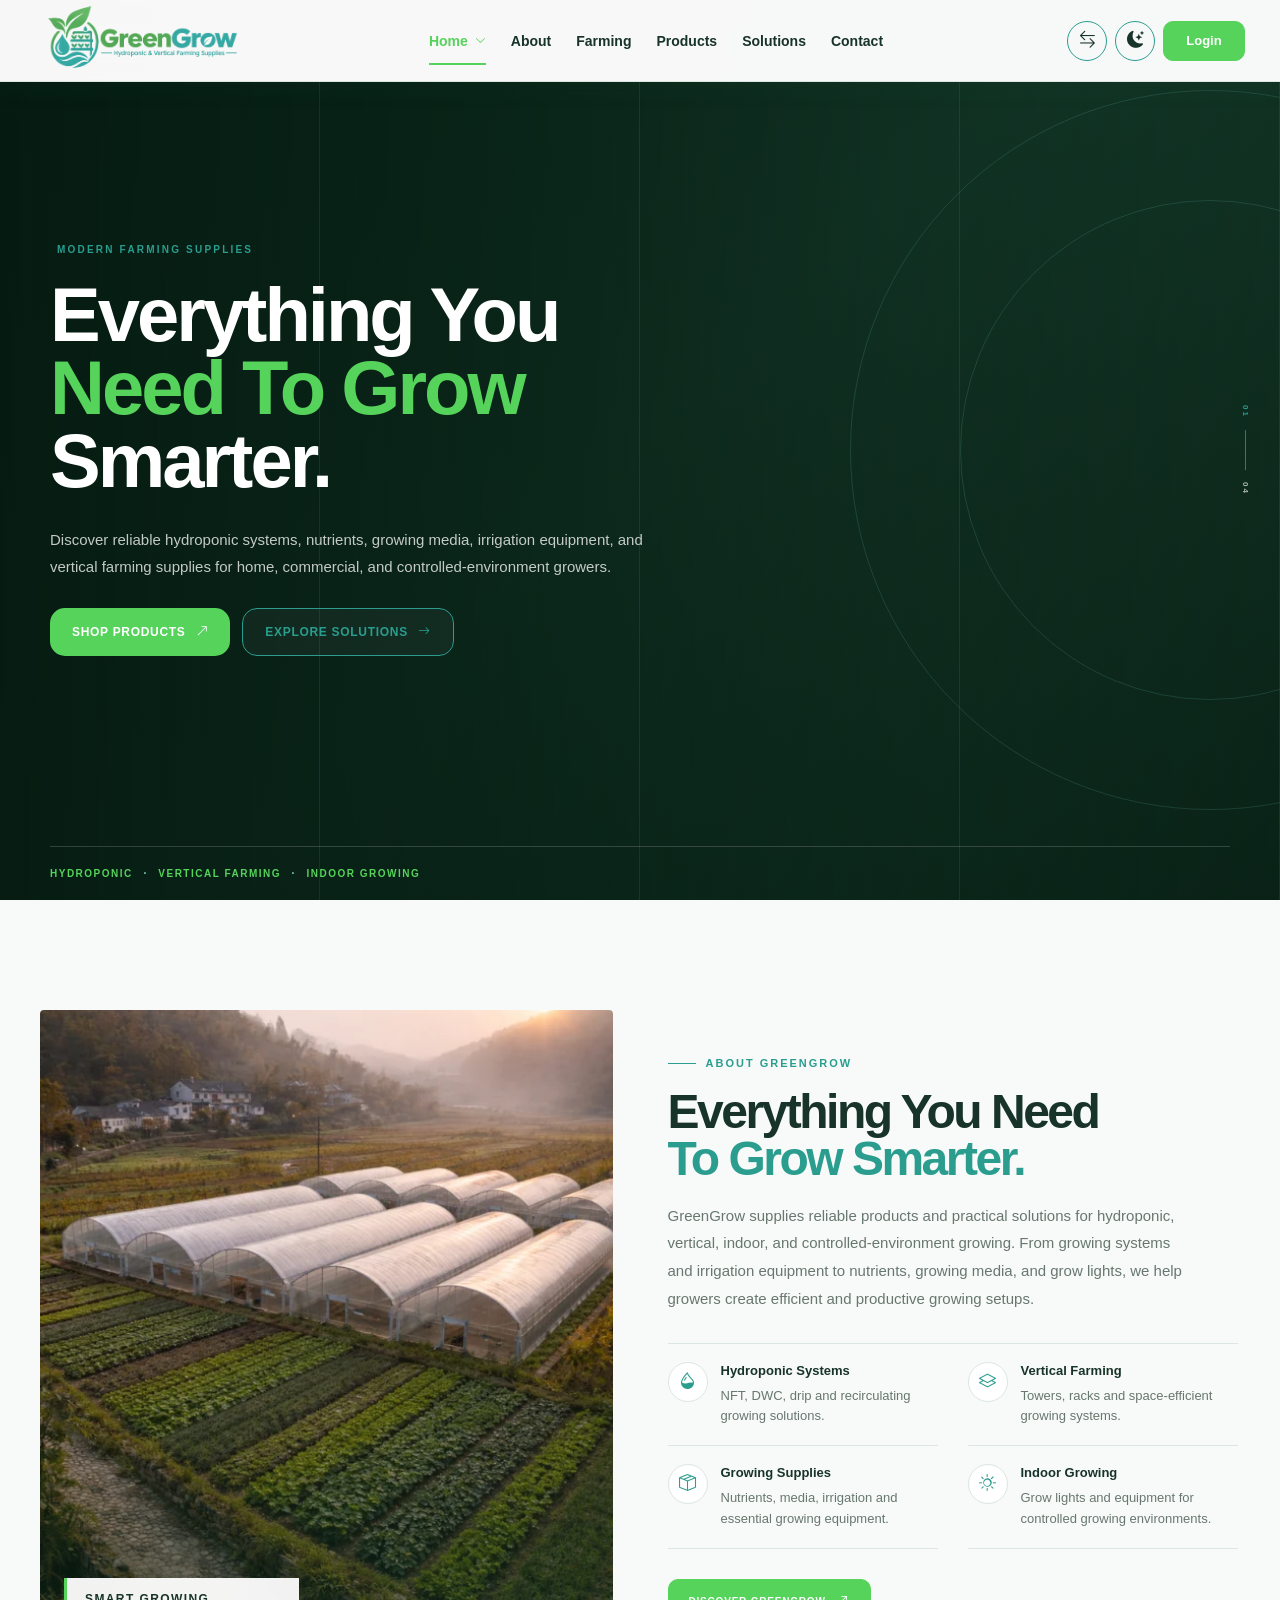
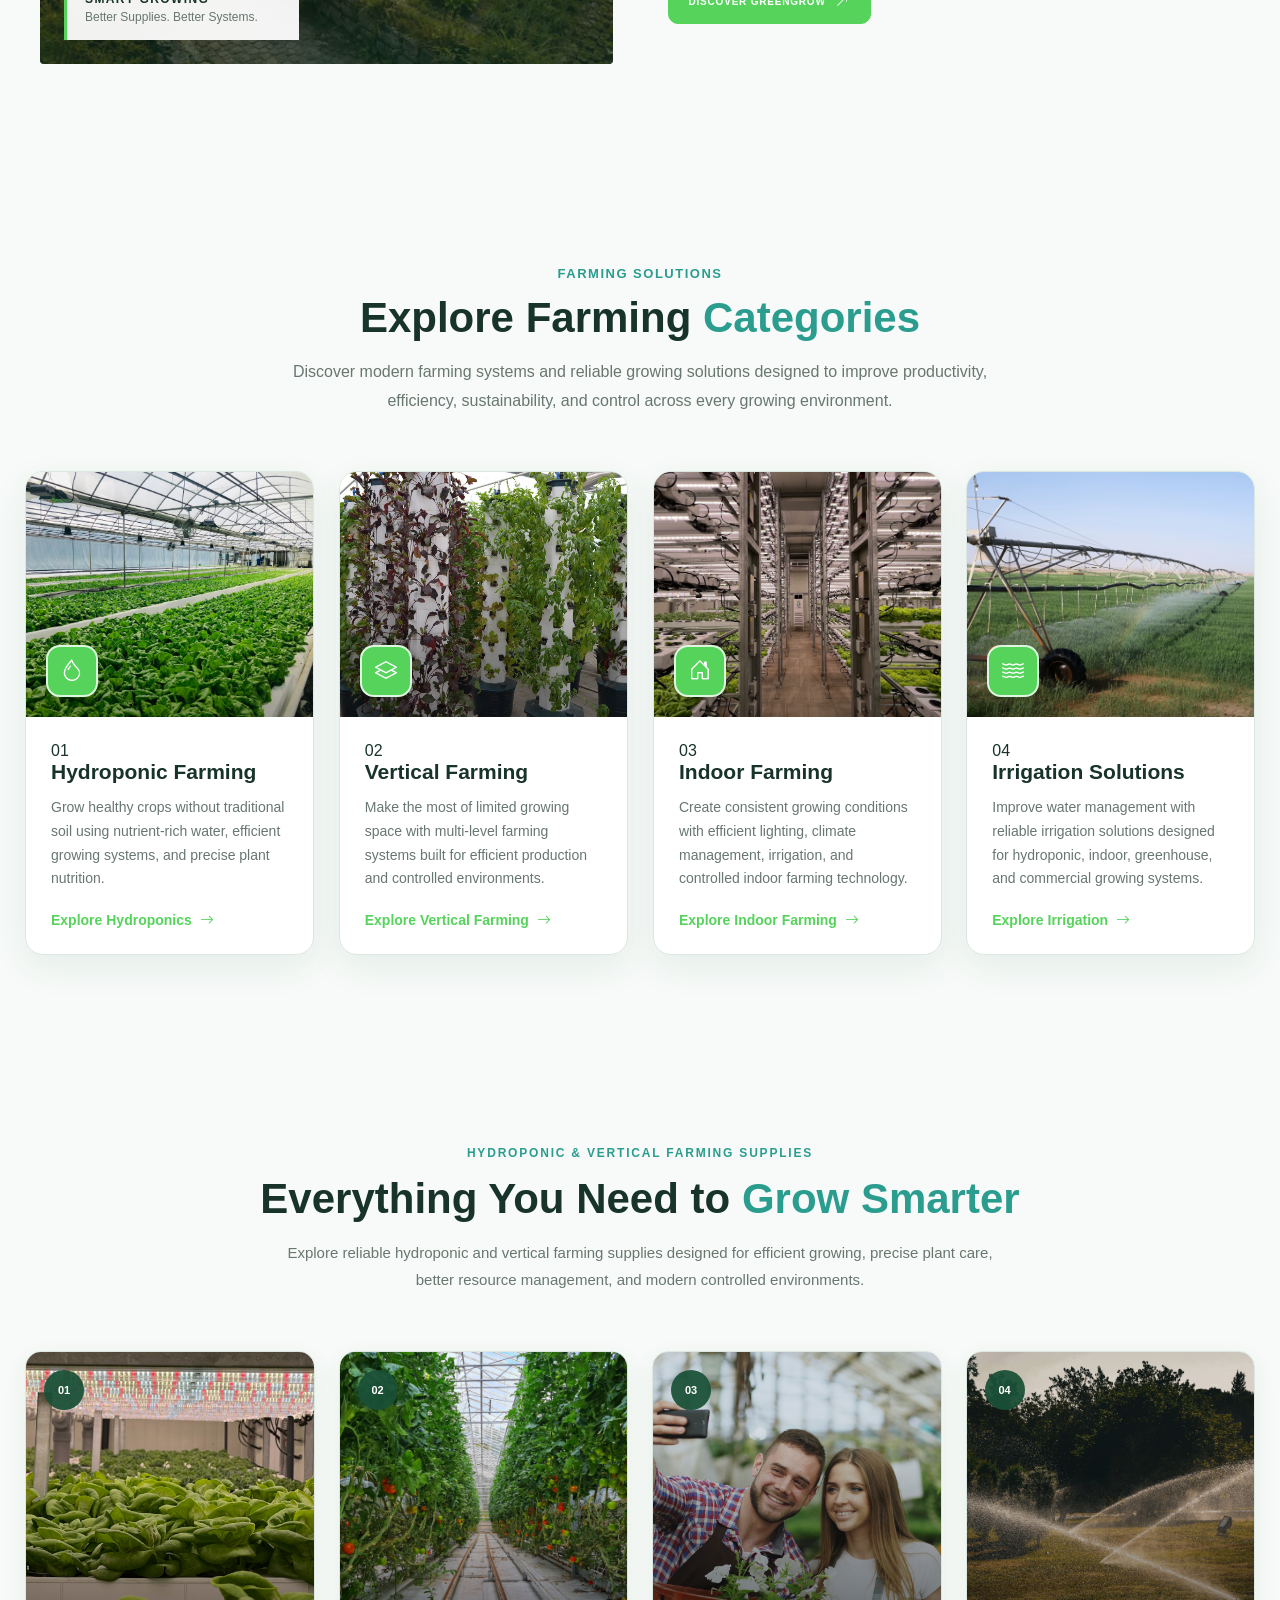
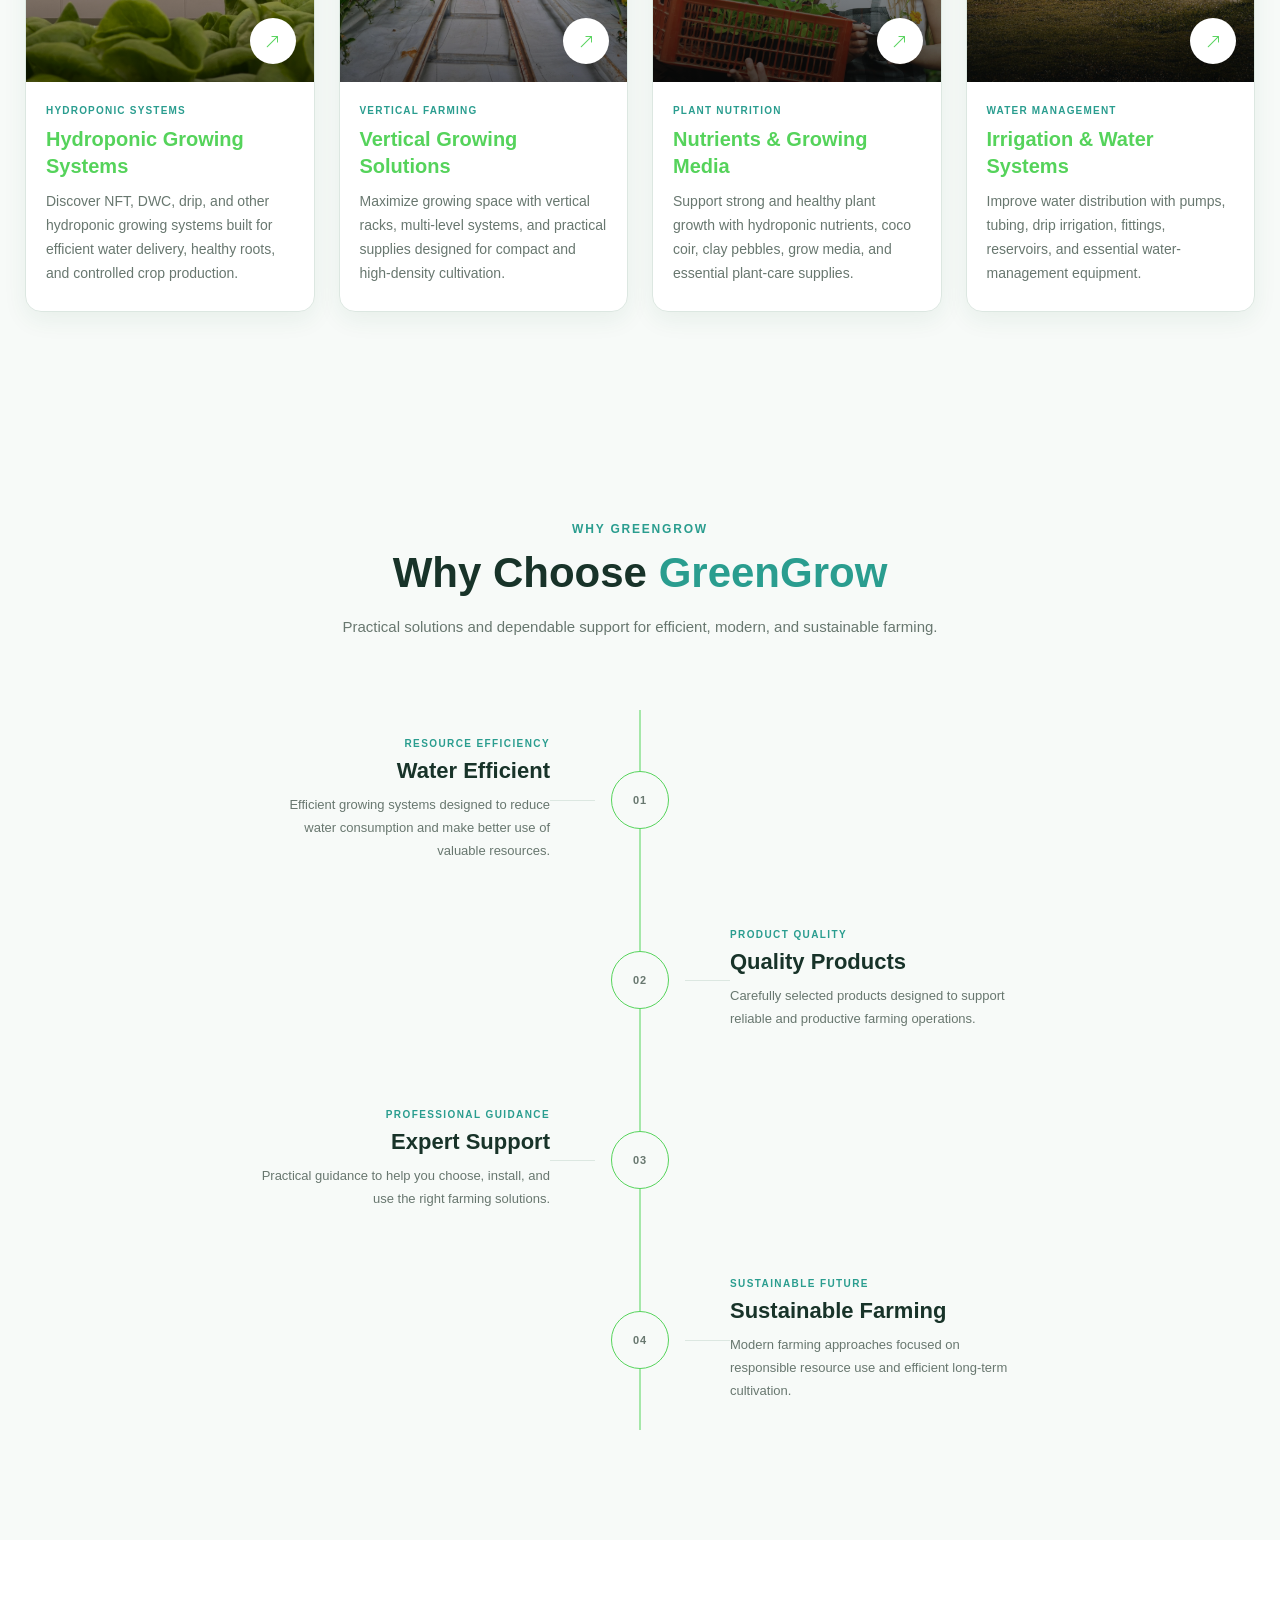
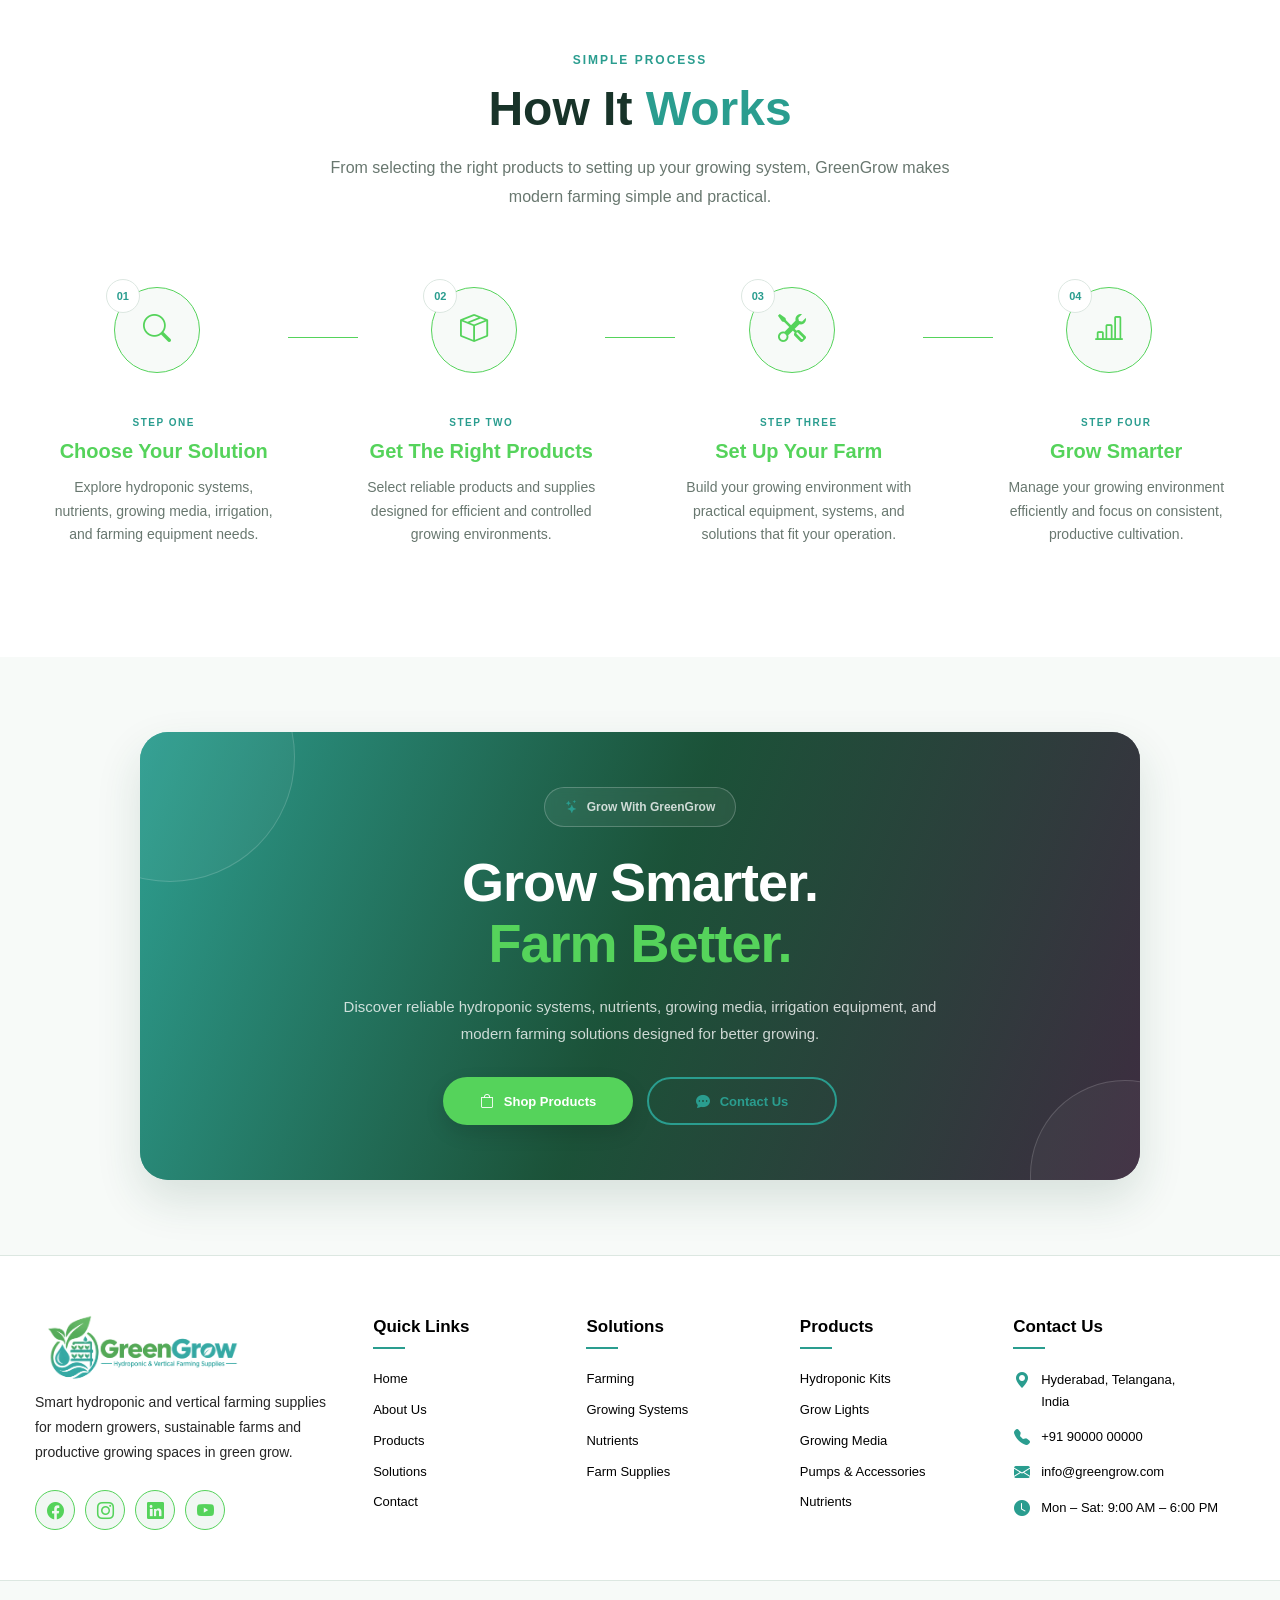
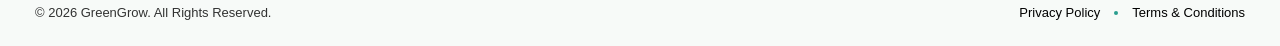
==== commit c441dedc: "first commit" ====
--- a/index.html
+++ b/index.html
@@ -6,7 +6,7 @@
     <meta name="viewport" content="width=device-width, initial-scale=1.0">
 
     <title>GreenGrow | Hydroponic & Vertical Farming Supplies</title>
-<link rel="shortcut icon" href="favicon.ico" type="image/x-icon">
+  <link rel="icon" type="image/png" href="images/logo-1.png">
  
  
   
--- a/index.css
+++ b/index.css
@@ -610,8 +610,8 @@
 
     .brand-logo,
     .brand-logo img {
-        width: 245px;
-        height: 125;
+        width: 220px;
+        height: 120px;
         max-height: 62px;
         object-fit: contain;
     }
@@ -631,14 +631,14 @@
 @media (min-width: 1200px) and (max-width: 1399px) {
 
     .header-container {
-        padding: 0 25px;
+        padding: 0 35px;
         gap: 20px;
     }
 
     .brand-logo,
     .brand-logo img {
-        width: 235px;
-        height: 130;
+        width: 210px;
+        height: 110;
        
         object-fit: contain;
     }
@@ -662,14 +662,14 @@
 @media (min-width: 1025px) and (max-width: 1199px) {
 
     .header-container {
-        padding: 0 20px;
+        padding: 0 25px;
         gap: 15px;
     }
 
     .brand-logo,
     .brand-logo img {
-        width: 235px;
-        height: 130;
+        width: 200px;
+        height: 100px;
        
         object-fit: contain;
     }
@@ -700,200 +700,838 @@
 
 
 
+
+/* =========================================================
+   GREENGROW — TABLET RESPONSIVE
+   769px TO 1024px
+   ========================================================= */
+
 @media (min-width: 769px) and (max-width: 1024px) {
 
+    /* =====================================================
+       GLOBAL
+       ===================================================== */
+
+    body {
+        padding-top: 76px;
+        overflow-x: hidden;
+    }
+
+
+    /* =====================================================
+       HEADER
+       ===================================================== */
+
     .main-header {
-        height: 70px;
-    }
-
-    body {
-        padding-top: 70px;
+        position: fixed;
+        top: 0;
+        left: 0;
+        width: 100%;
+        height: 76px;
+        z-index: 9999;
     }
 
     .header-container {
-        height: 70px;
+        width: 100%;
+        max-width: 1400px;
+        height: 76px;
+        margin: 0 auto;
+
         padding: 0 18px;
-        gap: 12px;
-    }
-
-    .brand-logo,
-    .brand-logo img {
-        width: 200px;
-        height: 100;
-       
-        object-fit: contain;
-    }
-
-    /*
-       Mobile-style navigation on tablet
-       Height is AUTO to prevent white space
-    */
-
-    .nav-menu {
-        position: fixed;
-
-        top: 70px;
-        left: 0;
-        right: 0;
-
-        width: 100%;
-
-        height: auto;
-        max-height: calc(100vh - 70px);
-
-        padding: 0 14px 18px;
-
-        background: var(--surface);
-        border-top: 1px solid var(--border);
 
         display: flex;
-        flex-direction: column;
-        align-items: stretch;
-        justify-content: flex-start;
-
-        gap: 0;
-
-        overflow-y: auto;
-        overflow-x: hidden;
-
-        opacity: 0;
-        visibility: hidden;
-        pointer-events: none;
-
-        transform: translateY(-8px);
-
-        transition:
-            opacity var(--transition),
-            visibility var(--transition),
-            transform var(--transition);
-
-        z-index: 999;
-    }
-
-    .nav-menu.active {
-        opacity: 1;
-        visibility: visible;
-        pointer-events: auto;
-        transform: translateY(0);
-    }
-
-    .nav-link {
-        width: 100%;
-        height: 50px;
-        min-height: 50px;
-
-        padding: 0 4px;
+        align-items: center;
+        justify-content: space-between;
+        gap: 15px;
+    }
+
+
+    /* =====================================================
+       LOGO
+       ===================================================== */
+
+    .brand-logo {
+        flex: 0 0 auto;
+
+        width: 180px;
+        height: 76px;
 
         display: flex;
         align-items: center;
         justify-content: flex-start;
 
-        border-bottom: 1px solid var(--border);
-
-        font-size: 13px;
-    }
-
-    .nav-link::after {
-        display: none;
-    }
-
-    .nav-dropdown {
-        width: 100%;
-        height: auto;
-        border-bottom: 1px solid var(--border);
-    }
-
-    .nav-dropdown-toggle {
-        width: 100%;
-        height: 50px;
-        min-height: 50px;
-
-        padding: 0 4px;
-
-        display: flex;
-        align-items: center;
-        justify-content: space-between;
-
-        font-size: 13px;
-    }
-
-    .nav-dropdown-toggle::after {
-        display: none;
-    }
-
-    .dropdown-menu {
-        position: static;
-
-        width: 100%;
-        min-width: 0;
-
-        height: auto;
+        text-decoration: none;
+    }
+
+    .brand-logo img {
+        display: block;
+
+        width: 180px;
+        height: 96px;
+
+        max-width: 100%;
+        object-fit: contain;
+        object-position: left center;
+    }
+
+
+    /* =====================================================
+       NAVIGATION
+       ===================================================== */
+
+    .main-header .nav-menu {
+        position: relative !important;
+
+        top: auto !important;
+        left: auto !important;
+        right: auto !important;
+        bottom: auto !important;
+
+        width: auto;
+        height: 76px;
 
         margin: 0;
         padding: 0;
-
-        border: 0;
-        box-shadow: none;
-
-        background: transparent;
-
-        opacity: 1;
-        visibility: visible;
-        transform: none;
-
-        display: none;
-    }
-
-    .nav-dropdown.open .dropdown-menu {
-        display: block;
-    }
-
-    .dropdown-link {
-        width: 100%;
-        height: 42px;
-        min-height: 42px;
-
-        padding: 0 24px;
-
-        display: flex;
-        align-items: center;
-
-        border-top: 1px solid var(--border);
-
-        font-size: 12px;
-    }
-
-    .login-button {
-        display: none;
-    }
-
-    .mobile-login {
-        width: 100%;
-        height: 44px;
-        min-height: 44px;
-
-        margin-top: 16px;
 
         display: flex;
         align-items: center;
         justify-content: center;
 
+        gap: 18px;
+
+        background: transparent;
+        box-shadow: none;
+
+        z-index: 10000;
+    }
+
+
+    /* Normal navigation links */
+
+    .main-header .nav-menu > .nav-link {
+        position: relative !important;
+
+        top: auto !important;
+        left: auto !important;
+        right: auto !important;
+        bottom: auto !important;
+
+        height: 76px;
+
+        display: flex;
+        align-items: center;
+
+        padding: 0;
+
+        white-space: nowrap;
+
+        font-size: 12px;
+        font-weight: 700;
+
+        color: var(--text);
+
+        text-decoration: none;
+
+        transition:
+            color var(--transition),
+            opacity var(--transition);
+    }
+
+    .main-header .nav-menu > .nav-link:hover {
+        color: var(--primary);
+    }
+
+
+    /* =====================================================
+       HOME DROPDOWN
+       ===================================================== */
+
+    .nav-dropdown {
+        position: relative;
+
+        height: 76px;
+
+        display: flex;
+        align-items: center;
+    }
+
+
+    /* Home button */
+
+    .nav-dropdown-toggle {
+        width: auto;
+        min-width: 62px;
+        height: 76px;
+
+        padding: 0;
+
+        display: inline-flex;
+        align-items: center;
+        justify-content: center;
+        gap: 6px;
+
+        border: 0;
+        outline: none;
+
+        background: transparent;
+
+        color: var(--text);
+
+        font-family: inherit;
+        font-size: 12px;
+        font-weight: 700;
+
+        cursor: pointer;
+
+        white-space: nowrap;
+
+        transition:
+            color var(--transition),
+            background var(--transition);
+    }
+
+    .nav-dropdown-toggle:hover {
+        color: var(--primary);
+    }
+
+
+    /* Arrow */
+
+    .nav-dropdown-toggle i {
+        display: inline-flex;
+
+        font-size: 10px;
+
+        transition:
+            transform var(--transition),
+            color var(--transition);
+    }
+
+    .nav-dropdown.open .nav-dropdown-toggle {
+        color: var(--primary);
+    }
+
+    .nav-dropdown.open .nav-dropdown-toggle i {
+        transform: rotate(180deg);
+    }
+
+
+    /* =====================================================
+       TABLET DROPDOWN
+       ===================================================== */
+
+    .main-header .dropdown-menu {
+        position: absolute;
+
+        top: 76px;
+        left: 50%;
+
+        transform: translateX(-50%);
+
+        width: 170px;
+
+        margin: 0;
+        padding: 7px;
+
+        display: none;
+
+        flex-direction: column;
+
+        background: var(--surface);
+
+        border: 1px solid var(--border);
+        border-radius: 10px;
+
+        box-shadow: 0 15px 35px rgba(0, 0, 0, 0.12);
+
+        z-index: 10001;
+    }
+
+    .main-header .nav-dropdown.open .dropdown-menu {
+        display: flex;
+    }
+
+
+    /* Dropdown links */
+
+    .main-header .dropdown-link {
+        width: 100%;
+        min-height: 40px;
+
+        display: flex;
+        align-items: center;
+        justify-content: center;
+
+        padding: 8px 12px;
+
+        border-radius: 7px;
+
+        color: var(--text);
+
+        font-size: 12px;
+        font-weight: 700;
+
+        text-decoration: none;
+
+        transition:
+            background var(--transition),
+            color var(--transition);
+    }
+
+    .main-header .dropdown-link:hover,
+    .main-header .dropdown-link.active {
+        color: var(--primary);
+        background: rgba(85, 211, 91, 0.10);
+    }
+
+
+    /* =====================================================
+       HEADER ACTIONS
+       ===================================================== */
+
+    .header-actions {
+        flex: 0 0 auto;
+
+        display: flex;
+        align-items: center;
+        justify-content: flex-end;
+
+        gap: 8px;
+    }
+
+
+    /* Header icons */
+
+    .header-icon {
+        width: 36px;
+        height: 36px;
+
+        flex: 0 0 36px;
+
+        padding: 0;
+
+        display: inline-flex;
+        align-items: center;
+        justify-content: center;
+
+        border: 1px solid var(--border);
+        border-radius: 50%;
+
+        background: var(--surface);
+        color: var(--text);
+
+        font-size: 14px;
+
+        cursor: pointer;
+
+        transition:
+            background var(--transition),
+            color var(--transition),
+            border-color var(--transition),
+            transform var(--transition);
+    }
+
+    .header-icon:hover {
+        color: var(--primary);
+        border-color: var(--primary);
+
+        transform: translateY(-2px);
+    }
+
+
+    /* Login */
+
+    .login-button {
+        width: 72px;
+        height: 36px;
+
+        display: inline-flex;
+        align-items: center;
+        justify-content: center;
+
+        border-radius: 8px;
+
         background: var(--primary);
-        color: #fff;
-
-        border: 1px solid var(--primary);
-
-        font-size: 13px;
-        font-weight: 700;
+        color: #ffffff;
+
+        font-size: 12px;
+        font-weight: 800;
 
         text-decoration: none;
-    }
+
+        transition:
+            transform var(--transition),
+            background var(--transition);
+    }
+
+    .login-button:hover {
+        transform: translateY(-2px);
+    }
+
+
+    /* Hide mobile login */
+
+    .mobile-login {
+        display: none !important;
+    }
+
+
+    /* Hide hamburger on tablet */
 
     .menu-toggle {
+        display: none !important;
+    }
+
+
+    /* =====================================================
+       RTL HEADER
+       ===================================================== */
+
+    [dir="rtl"] .header-container {
+        direction: rtl;
+    }
+
+    [dir="rtl"] .brand-logo img {
+        object-position: right center;
+    }
+
+    [dir="rtl"] .main-header .nav-menu {
+        direction: rtl;
+    }
+
+    [dir="rtl"] .header-actions {
+        direction: rtl;
+    }
+
+    [dir="rtl"] .nav-dropdown-toggle i {
+        margin-left: 0;
+    }
+
+
+    /* =====================================================
+       DARK MODE HEADER
+       ===================================================== */
+
+    [data-theme="dark"] .main-header {
+        background: var(--header-bg);
+    }
+
+    [data-theme="dark"] .header-icon {
+        background: var(--surface);
+        border-color: var(--border);
+        color: var(--text);
+    }
+
+    [data-theme="dark"] .header-icon:hover {
+        color: var(--primary);
+        border-color: var(--primary);
+    }
+
+    [data-theme="dark"] .main-header .dropdown-menu {
+        background: var(--surface);
+        border-color: var(--border);
+
+        box-shadow: 0 15px 35px rgba(0, 0, 0, 0.30);
+    }
+
+    [data-theme="dark"] .main-header .dropdown-link:hover,
+    [data-theme="dark"] .main-header .dropdown-link.active {
+        background: rgba(85, 211, 91, 0.12);
+    }
+
+
+    /* =====================================================
+       HERO — 1024px TABLET
+       ===================================================== */
+
+    .gg-home1-reveal {
+        position: relative;
+
+        width: 100%;
+        min-height: calc(100vh - 76px);
+
+        overflow: hidden;
+
+        display: flex;
+        align-items: center;
+    }
+
+
+    /* Background */
+
+    .gg-reveal-bg {
+        position: absolute;
+        inset: 0;
+
+        width: 100%;
+        height: 100%;
+
+        z-index: 0;
+    }
+
+
+    /* Hero image */
+
+    .gg-reveal-image {
+        position: absolute;
+        inset: 0;
+
+        width: 100%;
+        height: 100%;
+
+        background-position: center center;
+        background-size: cover;
+        background-repeat: no-repeat;
+
+        z-index: 1;
+    }
+
+
+    /* Overlay */
+
+    .gg-reveal-overlay {
+        position: absolute;
+        inset: 0;
+
+        z-index: 2;
+    }
+
+
+    /* Grid */
+
+    .gg-reveal-grid {
+        position: absolute;
+        inset: 0;
+
+        z-index: 3;
+
+        pointer-events: none;
+    }
+
+
+    /* Light */
+
+    .gg-reveal-light {
+        position: absolute;
+
+        z-index: 4;
+
+        pointer-events: none;
+    }
+
+
+    /* Rings */
+
+    .gg-reveal-ring {
+        position: absolute;
+
+        z-index: 4;
+
+        pointer-events: none;
+    }
+
+
+    /* =====================================================
+       HERO CONTAINER
+       ===================================================== */
+
+    .gg-reveal-container {
+        position: relative;
+
+        z-index: 10;
+
+        width: 100%;
+        max-width: 1000px;
+
+        margin: 0 auto;
+
+        padding: 70px 45px 100px;
+    }
+
+
+    .gg-reveal-content {
+        width: 65%;
+        max-width: 620px;
+
+        text-align: left;
+    }
+
+
+    /* =====================================================
+       HERO EYEBROW
+       ===================================================== */
+
+    .gg-reveal-eyebrow {
+        margin-bottom: 18px;
+    }
+
+    .gg-reveal-eyebrow span {
         display: inline-flex;
-    }
-}
-
+        align-items: center;
+        gap: 8px;
+
+        font-size: 11px;
+        font-weight: 800;
+
+        letter-spacing: 1.8px;
+    }
+
+    .gg-reveal-eyebrow i {
+        font-size: 15px;
+    }
+
+
+    /* =====================================================
+       HERO TITLE
+       ===================================================== */
+
+    .gg-reveal-title {
+        margin: 0 0 20px;
+
+        font-size: clamp(42px, 5.2vw, 62px);
+
+        line-height: 1.02;
+
+        font-weight: 900;
+
+        letter-spacing: -1.5px;
+    }
+
+    .gg-reveal-title .title-line {
+        display: block;
+    }
+
+    .gg-reveal-title .title-accent {
+        color: var(--primary);
+    }
+
+
+    /* =====================================================
+       HERO DESCRIPTION
+       ===================================================== */
+
+    .gg-reveal-description {
+        width: 100%;
+        max-width: 570px;
+
+        margin: 0 0 28px;
+
+        font-size: 14px;
+        line-height: 1.75;
+    }
+
+
+    /* =====================================================
+       HERO BUTTONS
+       ===================================================== */
+
+    .gg-reveal-actions {
+        display: flex;
+        align-items: center;
+
+        gap: 12px;
+
+        flex-wrap: wrap;
+    }
+
+    .gg-reveal-btn {
+        min-width: 145px;
+        height: 46px;
+
+        padding: 0 18px;
+
+        display: inline-flex;
+        align-items: center;
+        justify-content: center;
+
+        gap: 9px;
+
+        border-radius: 7px;
+
+        font-size: 12px;
+        font-weight: 800;
+
+        text-decoration: none;
+
+        transition:
+            transform var(--transition),
+            background var(--transition),
+            border-color var(--transition);
+    }
+
+    .gg-reveal-btn:hover {
+        transform: translateY(-3px);
+    }
+
+    .gg-reveal-btn i {
+        font-size: 14px;
+    }
+
+
+    /* =====================================================
+       HERO COUNTER
+       ===================================================== */
+
+    .gg-reveal-counter {
+        position: absolute;
+
+        right: 35px;
+        bottom: 105px;
+
+        z-index: 10;
+
+        display: flex;
+        align-items: center;
+
+        gap: 9px;
+
+        font-size: 11px;
+        font-weight: 800;
+    }
+
+    .counter-line {
+        width: 35px;
+        height: 1px;
+
+        display: block;
+    }
+
+
+    /* =====================================================
+       HERO BOTTOM LABELS
+       ===================================================== */
+
+    .gg-reveal-bottom {
+        position: absolute;
+
+        left: 45px;
+        right: 45px;
+        bottom: 30px;
+
+        z-index: 10;
+
+        display: flex;
+        align-items: center;
+
+        gap: 10px;
+
+        font-size: 9px;
+        font-weight: 800;
+
+        letter-spacing: 1.5px;
+    }
+
+
+    /* =====================================================
+       RTL HERO
+       ===================================================== */
+
+    [dir="rtl"] .gg-reveal-content {
+        text-align: right;
+    }
+
+    [dir="rtl"] .gg-reveal-container {
+        direction: rtl;
+    }
+
+    [dir="rtl"] .gg-reveal-actions {
+        direction: rtl;
+    }
+
+    [dir="rtl"] .gg-reveal-counter {
+        right: auto;
+        left: 35px;
+    }
+
+    [dir="rtl"] .gg-reveal-bottom {
+        left: 45px;
+        right: 45px;
+
+        direction: rtl;
+    }
+
+
+    /* =====================================================
+       TABLET DARK MODE HERO
+       ===================================================== */
+
+    [data-theme="dark"] .gg-home1-reveal {
+        background: var(--background);
+    }
+
+
+    /* =====================================================
+       769–900px — SLIGHTLY SMALLER TABLET
+       ===================================================== */
+
+    @media (max-width: 900px) {
+
+        .header-container {
+            padding: 0 15px;
+            gap: 10px;
+        }
+
+        .brand-logo {
+            width: 165px;
+        }
+
+        .brand-logo img {
+            width: 165px;
+        }
+
+        .main-header .nav-menu {
+            gap: 13px;
+        }
+
+        .main-header .nav-menu > .nav-link,
+        .nav-dropdown-toggle {
+            font-size: 11px;
+        }
+
+        .header-actions {
+            gap: 6px;
+        }
+
+        .header-icon {
+            width: 34px;
+            height: 34px;
+            flex-basis: 34px;
+        }
+
+        .login-button {
+            width: 68px;
+            height: 34px;
+        }
+
+
+        .gg-reveal-container {
+            padding-left: 35px;
+            padding-right: 35px;
+        }
+
+        .gg-reveal-content {
+            width: 68%;
+        }
+
+        .gg-reveal-title {
+            font-size: clamp(38px, 5.5vw, 52px);
+        }
+
+        .gg-reveal-counter {
+            right: 25px;
+        }
+
+        .gg-reveal-bottom {
+            left: 35px;
+            right: 35px;
+        }
+
+        [dir="rtl"] .gg-reveal-counter {
+            right: auto;
+            left: 25px;
+        }
+    }
+}
 
 
 @media (min-width: 481px) and (max-width: 768px) {
@@ -1195,6 +1833,659 @@
 }
 
 
+@media (min-width: 367px) and (max-width: 667px) {
+
+
+    html,
+    body {
+        width: 100%;
+        max-width: 100%;
+        overflow-x: hidden;
+    }
+
+    body {
+        padding-top: 62px;
+    }
+
+
+    .main-header {
+        position: fixed;
+
+        top: 0;
+        left: 0;
+        right: 0;
+
+        width: 100%;
+        height: 62px;
+
+        z-index: 99999;
+
+        background: var(--header-bg);
+
+        box-sizing: border-box;
+    }
+
+
+
+    .header-container {
+        position: relative;
+
+        display: flex;
+        align-items: center;
+
+        width: 100%;
+        height: 62px;
+
+        padding: 0 10px;
+
+        gap: 5px;
+
+        box-sizing: border-box;
+    }
+
+
+
+    .brand-logo {
+        display: flex;
+        align-items: center;
+
+        flex: 1 1 auto;
+
+        min-width: 0;
+
+        height: 62px;
+
+        overflow: hidden;
+
+        box-sizing: border-box;
+    }
+
+
+    .brand-logo img {
+        display: block;
+
+        width: 165px;
+        max-width: 100%;
+
+        height: auto;
+        max-height: 52px;
+
+        object-fit: contain;
+
+        object-position: left center;
+    }
+
+
+
+    .header-actions {
+        display: flex !important;
+
+        align-items: center;
+        justify-content: flex-end;
+
+        gap: 4px;
+
+        margin-left: auto;
+
+        flex: 0 0 auto;
+
+        flex-shrink: 0;
+
+        height: 62px;
+
+        box-sizing: border-box;
+    }
+
+    .login-button {
+        display: none !important;
+    }
+
+
+
+    .header-icon {
+        display: inline-flex !important;
+
+        align-items: center;
+        justify-content: center;
+
+        width: 34px;
+        height: 34px;
+
+        min-width: 34px;
+        min-height: 34px;
+
+        max-width: 34px;
+        max-height: 34px;
+
+        padding: 0;
+        margin: 0;
+
+        flex: 0 0 34px;
+
+        border-radius: 50%;
+
+        box-sizing: border-box;
+    }
+
+
+    .header-icon i {
+        display: block !important;
+
+        font-size: 14px;
+
+        line-height: 1;
+
+        visibility: visible !important;
+        opacity: 1 !important;
+    }
+
+
+    .menu-toggle {
+        display: inline-flex !important;
+
+        align-items: center;
+        justify-content: center;
+
+        width: 34px;
+        height: 34px;
+
+        min-width: 34px;
+        min-height: 34px;
+
+        max-width: 34px;
+        max-height: 34px;
+
+        padding: 0;
+        margin: 0;
+
+        flex: 0 0 34px;
+
+        border: 1px solid var(--border);
+
+        border-radius: 50%;
+
+        background: transparent;
+
+        color: var(--text);
+
+        cursor: pointer;
+
+        position: relative;
+
+        z-index: 100001;
+
+        box-sizing: border-box;
+    }
+
+
+    .menu-toggle i {
+        display: block !important;
+
+        font-size: 15px !important;
+
+        line-height: 1 !important;
+
+        color: var(--text) !important;
+
+        visibility: visible !important;
+        opacity: 1 !important;
+    }
+
+
+
+    .nav-menu {
+        position: fixed;
+
+        top: 62px;
+        left: 0;
+        right: 0;
+
+        width: 100%;
+
+        height: auto;
+
+        max-height: calc(100vh - 62px);
+
+        margin: 0;
+
+        padding: 0 10px 14px;
+
+        display: flex;
+
+        flex-direction: column;
+
+        align-items: stretch;
+
+        gap: 0;
+
+        background: var(--surface);
+
+        border-top: 1px solid var(--border);
+
+        overflow-x: hidden;
+        overflow-y: auto;
+
+        opacity: 0;
+
+        visibility: hidden;
+
+        pointer-events: none;
+
+        transform: translateY(-8px);
+
+        z-index: 100000;
+
+        box-sizing: border-box;
+
+        transition:
+            opacity .2s ease,
+            visibility .2s ease,
+            transform .2s ease;
+    }
+
+
+
+    .nav-menu.active {
+        opacity: 1;
+
+        visibility: visible;
+
+        pointer-events: auto;
+
+        transform: translateY(0);
+    }
+
+
+
+    .nav-link {
+        display: flex !important;
+
+        align-items: center;
+        justify-content: flex-start;
+
+        width: 100%;
+
+        height: 44px;
+        min-height: 44px;
+
+        margin: 0;
+        padding: 0 4px;
+
+        border-bottom: 1px solid var(--border);
+
+        font-size: 12px;
+        font-weight: 600;
+
+        line-height: 1;
+
+        text-decoration: none;
+
+        box-sizing: border-box;
+    }
+
+
+    .nav-link::after {
+        display: none !important;
+
+        content: none !important;
+    }
+
+
+    .nav-dropdown {
+        display: block !important;
+
+        width: 100%;
+
+        height: auto;
+
+        margin: 0;
+        padding: 0;
+
+        border: 0 !important;
+
+        box-sizing: border-box;
+    }
+
+
+
+    .nav-dropdown-toggle {
+        display: flex !important;
+
+        align-items: center;
+        justify-content: space-between;
+
+        width: 100%;
+
+        height: 44px;
+        min-height: 44px;
+
+        margin: 0;
+        padding: 0 4px;
+
+        background: transparent;
+
+        border: 0;
+        outline: none;
+
+        color: var(--text);
+
+        font-size: 12px;
+        font-weight: 600;
+
+        cursor: pointer;
+
+        box-sizing: border-box;
+
+        transition:
+            color .2s ease,
+            background .2s ease;
+    }
+
+
+    .nav-dropdown-toggle span {
+        display: block;
+
+        flex: 1;
+
+        text-align: left;
+    }
+
+
+    /* Remove default arrow */
+    .nav-dropdown-toggle::after {
+        display: none !important;
+
+        content: none !important;
+    }
+
+
+
+    .nav-dropdown-toggle i {
+        display: inline-flex !important;
+
+        align-items: center;
+        justify-content: center;
+
+        width: 20px;
+        height: 20px;
+
+        min-width: 20px;
+
+        color: var(--primary);
+
+        font-size: 11px;
+
+        line-height: 1;
+
+        transform: rotate(0deg);
+
+        transition: transform .2s ease;
+    }
+
+
+    .nav-dropdown.open .nav-dropdown-toggle i {
+        transform: rotate(180deg);
+    }
+
+
+
+    .dropdown-menu {
+        position: static !important;
+
+        display: none !important;
+
+        width: 100% !important;
+
+        min-width: 0 !important;
+
+        height: auto !important;
+
+        margin: 0 !important;
+        padding: 0 !important;
+
+        background: var(--surface) !important;
+
+        border: 0 !important;
+
+        border-radius: 0 !important;
+
+        box-shadow: none !important;
+
+        opacity: 1 !important;
+
+        visibility: visible !important;
+
+        transform: none !important;
+
+        box-sizing: border-box;
+    }
+
+
+    .nav-dropdown.open .dropdown-menu {
+        display: block !important;
+    }
+
+    .dropdown-link {
+        display: flex !important;
+
+        align-items: center;
+
+        justify-content: flex-start;
+
+        width: 100%;
+
+        height: 38px;
+
+        min-height: 38px;
+
+        margin: 0;
+
+        padding: 0 20px;
+
+        border-top: 1px solid var(--border);
+
+        color: var(--text);
+
+        font-size: 11px;
+
+        font-weight: 500;
+
+        text-decoration: none;
+
+        box-sizing: border-box;
+
+        transition:
+            color .2s ease,
+            background .2s ease,
+            padding .2s ease;
+    }
+
+
+    .dropdown-link:hover {
+        color: var(--primary);
+
+        background: rgba(85, 211, 91, 0.06);
+
+        padding-left: 24px;
+    }
+
+
+
+    .mobile-login {
+        display: flex !important;
+
+        align-items: center;
+        justify-content: center;
+
+        width: 100%;
+
+        height: 40px;
+
+        min-height: 40px;
+
+        margin-top: 10px;
+
+        padding: 0 12px;
+
+        background: var(--primary);
+
+        color: #ffffff !important;
+
+        border: 1px solid var(--primary);
+
+        font-size: 12px;
+
+        font-weight: 700;
+
+        text-decoration: none;
+
+        box-sizing: border-box;
+    }
+
+
+    html[dir="rtl"] .header-container {
+        direction: rtl;
+    }
+
+
+    html[dir="rtl"] .brand-logo {
+        order: 2;
+    }
+
+
+    html[dir="rtl"] .header-actions {
+        order: 1;
+
+        margin-left: 0;
+        margin-right: auto;
+
+        /*
+         * Keep icons in normal LTR order
+         * so they don't visually reverse.
+         */
+        direction: ltr;
+    }
+
+
+    html[dir="rtl"] .brand-logo img {
+        object-position: right center;
+    }
+
+
+
+    html[dir="rtl"] .nav-menu {
+        direction: rtl;
+
+        text-align: right;
+    }
+
+
+    html[dir="rtl"] .nav-link {
+        justify-content: flex-end;
+
+        text-align: right;
+    }
+
+
+    html[dir="rtl"] .nav-dropdown-toggle {
+        direction: rtl;
+
+        text-align: right;
+    }
+
+
+    html[dir="rtl"] .nav-dropdown-toggle span {
+        text-align: right;
+    }
+
+
+    html[dir="rtl"] .dropdown-link {
+        direction: rtl;
+
+        justify-content: flex-end;
+
+        padding-left: 20px;
+        padding-right: 20px;
+
+        text-align: right;
+    }
+
+
+    html[dir="rtl"] .dropdown-link:hover {
+        padding-left: 20px;
+
+        padding-right: 24px;
+    }
+
+
+
+    [data-theme="dark"] .menu-toggle {
+        background: transparent;
+
+        color: var(--text);
+
+        border-color: var(--border);
+    }
+
+
+    [data-theme="dark"] .menu-toggle i {
+        color: var(--text) !important;
+    }
+
+
+    [data-theme="dark"] .nav-menu {
+        background: var(--surface);
+
+        border-color: var(--border);
+    }
+
+
+    [data-theme="dark"] .nav-dropdown-toggle {
+        background: transparent;
+
+        color: var(--text);
+    }
+
+
+    [data-theme="dark"] .dropdown-menu {
+        background: var(--surface) !important;
+    }
+
+
+    [data-theme="dark"] .dropdown-link {
+        background: rgba(255, 255, 255, 0.025);
+
+        color: var(--text);
+
+        border-color: var(--border);
+    }
+
+
+    [data-theme="dark"] .dropdown-link:hover {
+        background: rgba(85, 211, 91, 0.08);
+
+        color: var(--primary);
+    }
+
+
+    .header-container > .brand-logo {
+        flex-shrink: 1;
+    }
+
+
+    .header-container > .header-actions {
+        flex-shrink: 0;
+    }
+
+
+    .header-container > .nav-menu {
+        flex: none;
+    }
+}
+
+
+
+
 @media (max-width: 360px) {
 
 
@@ -2211,8 +3502,8 @@
 @media (min-width: 1400px) {
 
     .footer-container {
-        padding-left: 45px;
-        padding-right: 45px;
+        padding-left: 35px;
+        padding-right: 35px;
 
         grid-template-columns:
             1.8fr
@@ -2225,8 +3516,8 @@
     }
 
     .footer-logo img {
-        width: 245px;
-        height: 125px;
+        width: 220px;
+        height: 120px;
     }
 
     .footer-brand > p {
@@ -2270,8 +3561,8 @@
     }
 
     .footer-logo img {
-        width: 235px;
-        height: 120px;
+        width: 210px;
+        height: 110px;
     }
 
     .footer-brand > p {
@@ -2330,8 +3621,8 @@
     }
 
     .footer-logo img {
-        width: 235px;
-        height: 130px;
+        width: 200px;
+        height: 100px;
     }
 
     .footer-brand > p {
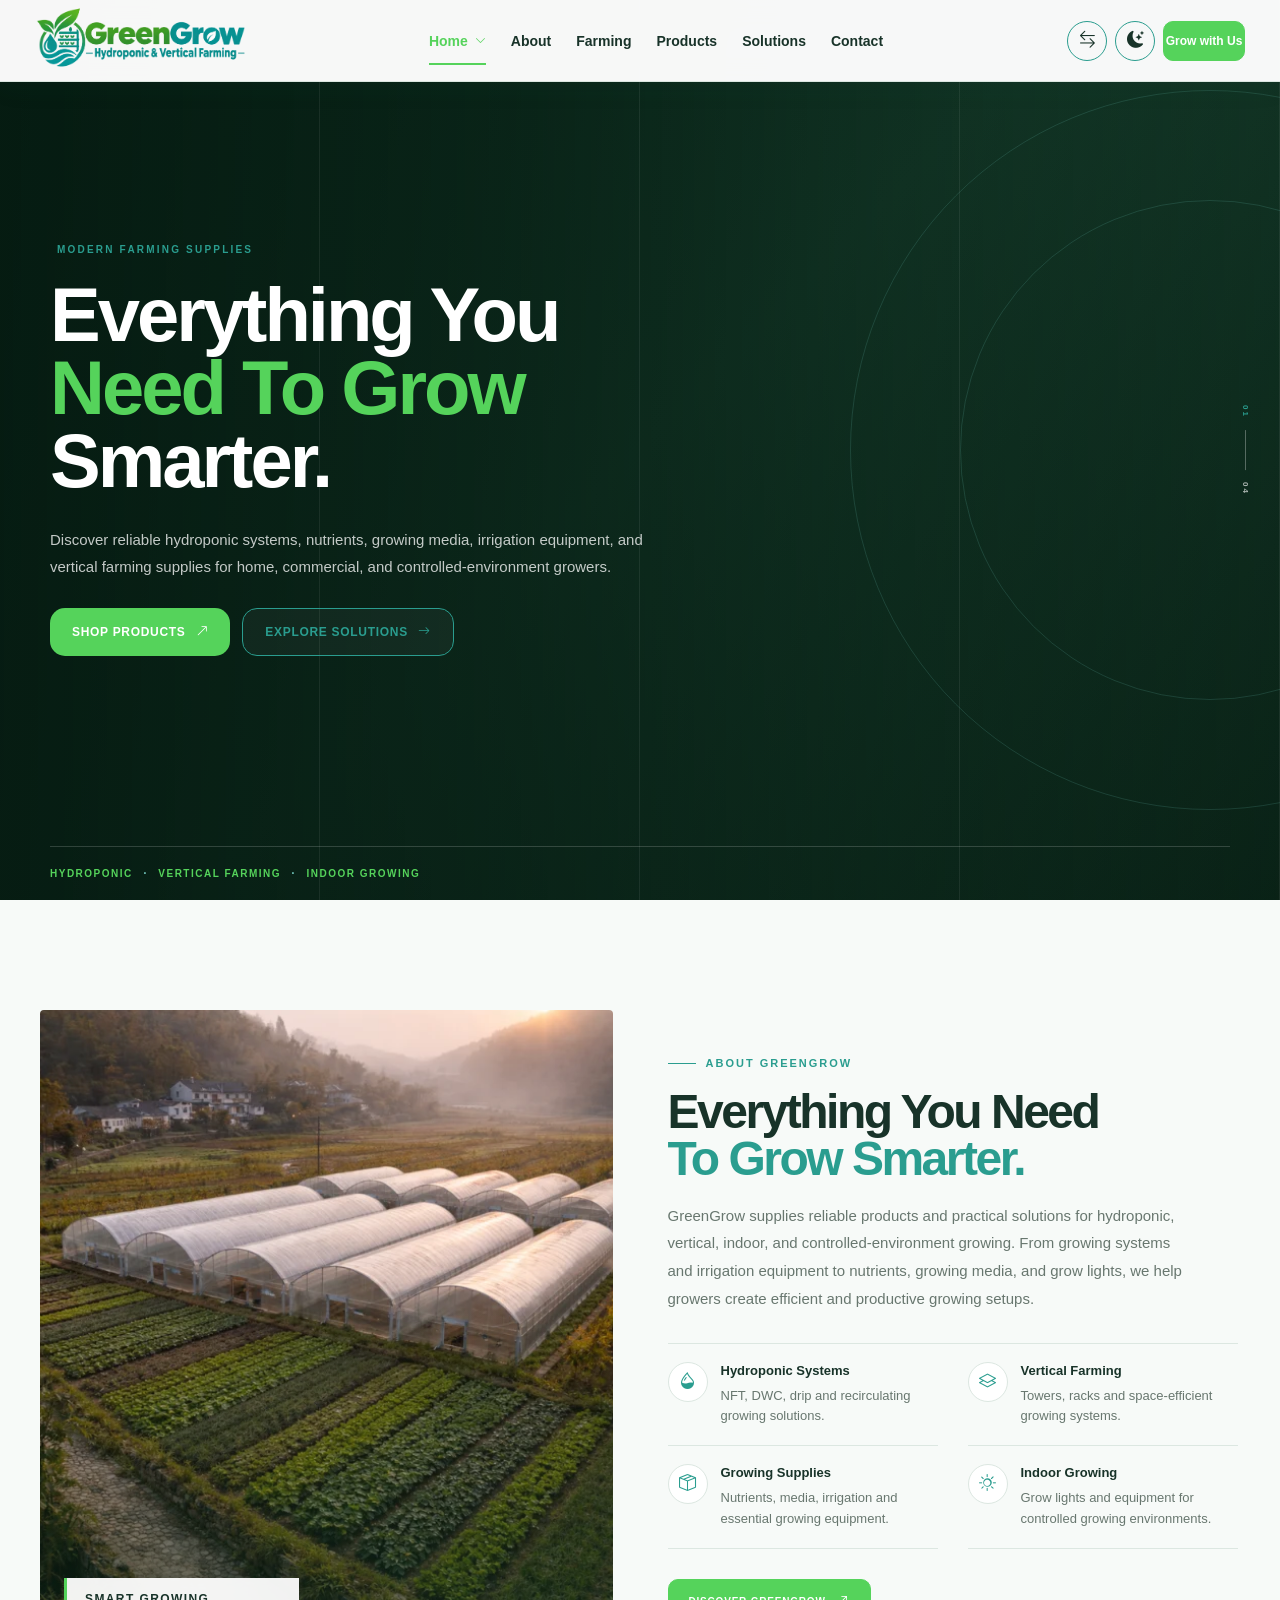
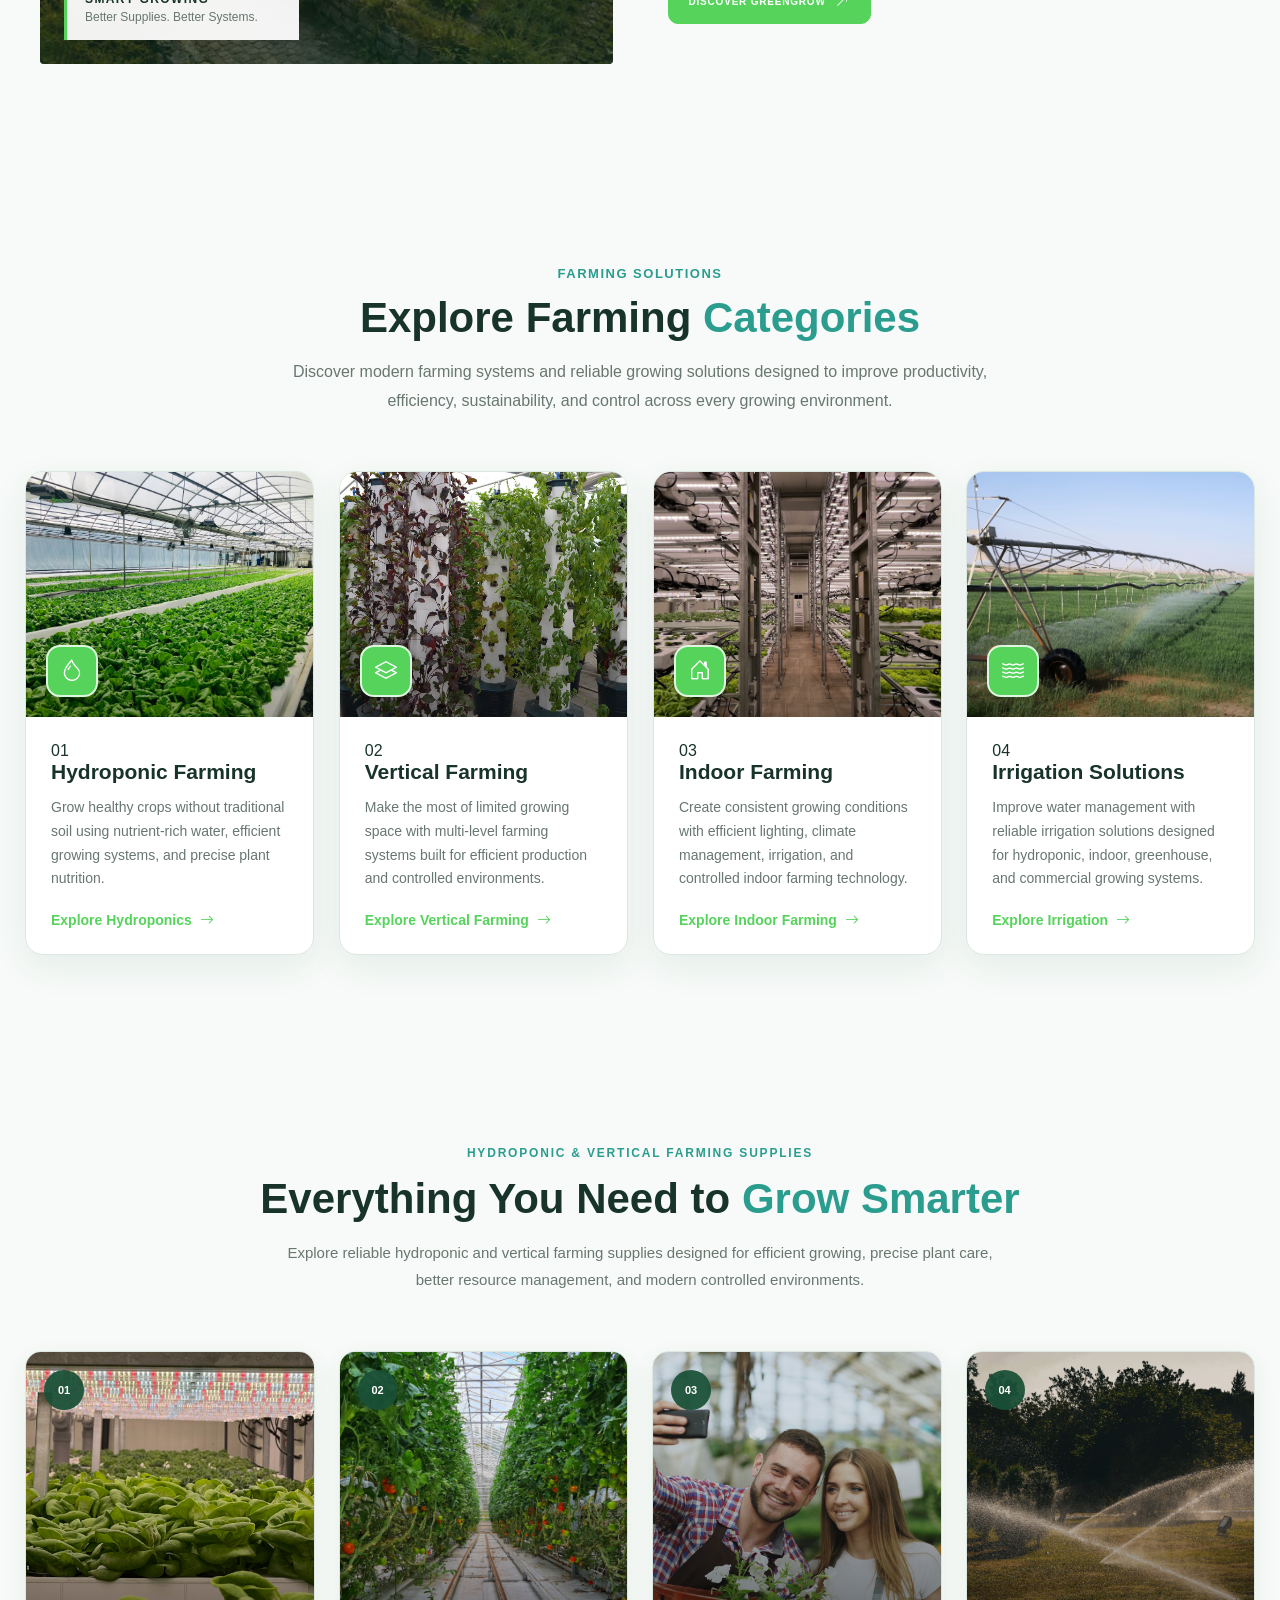
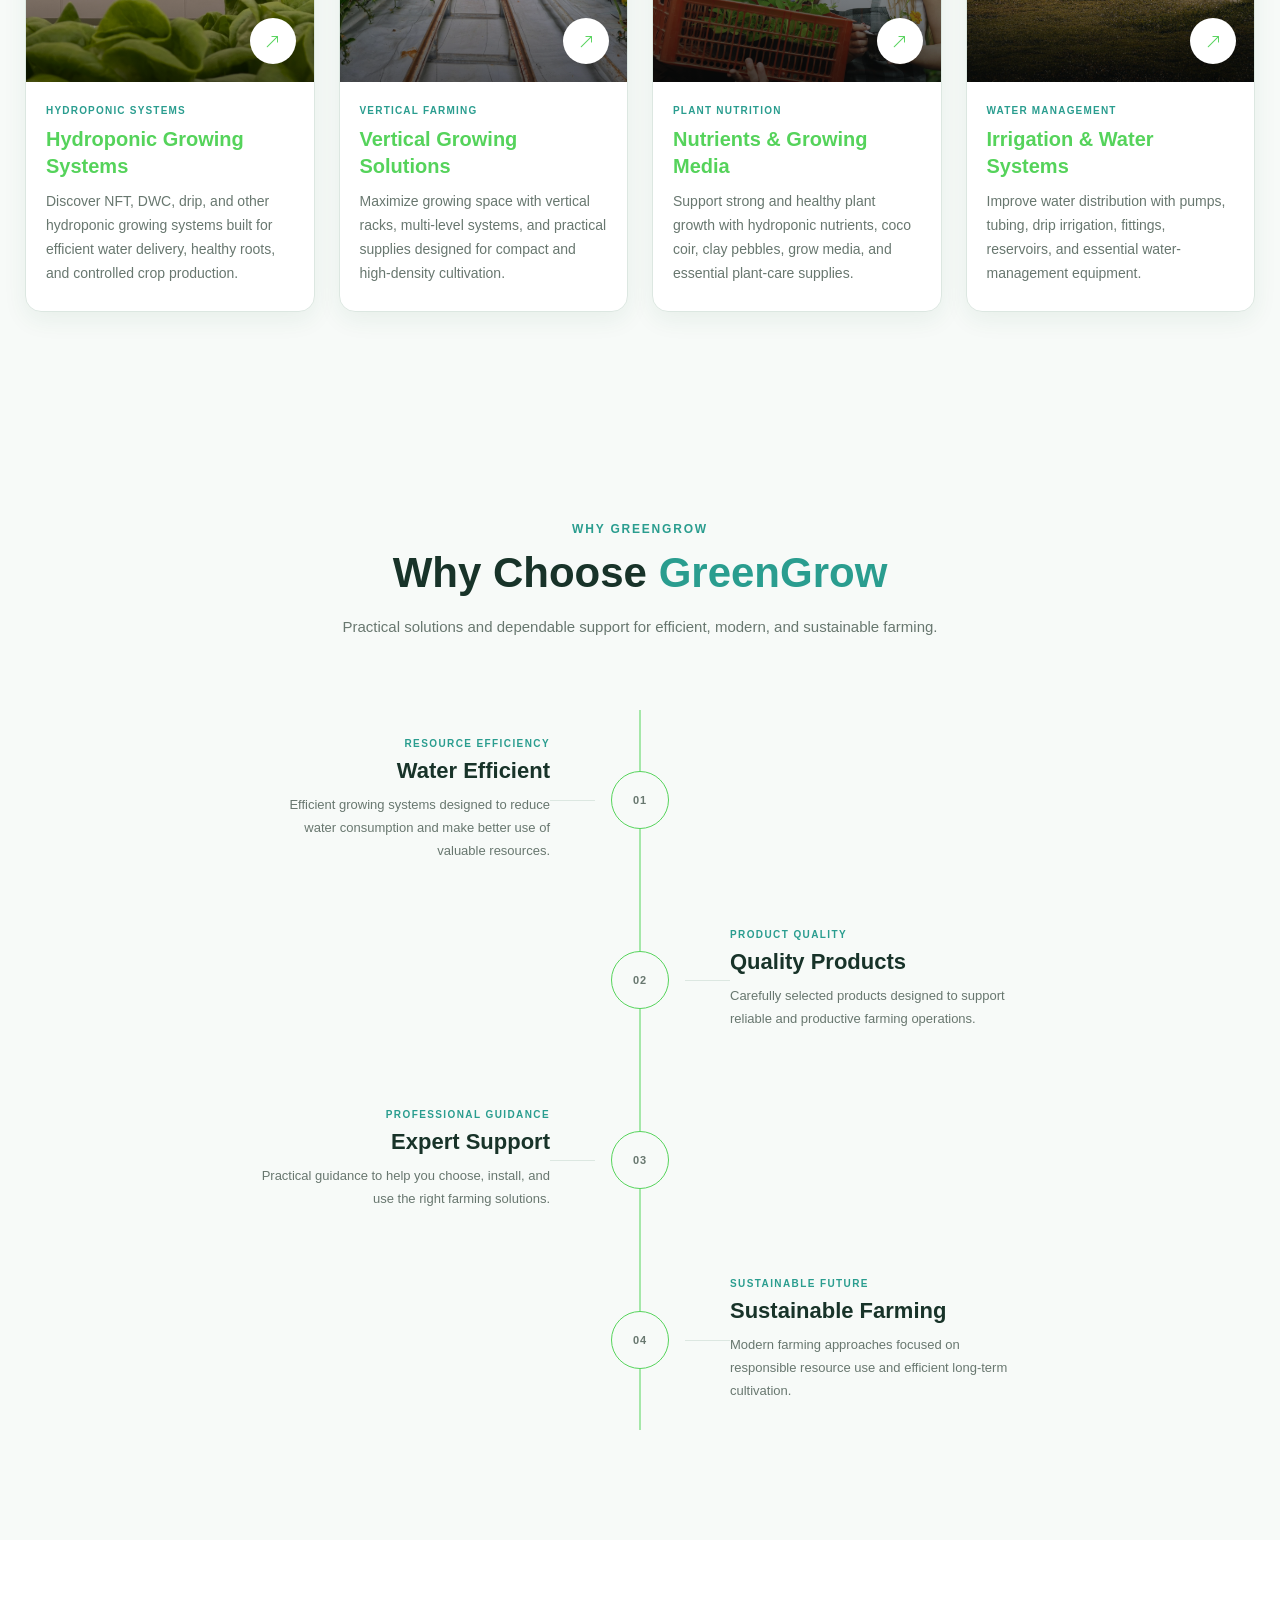
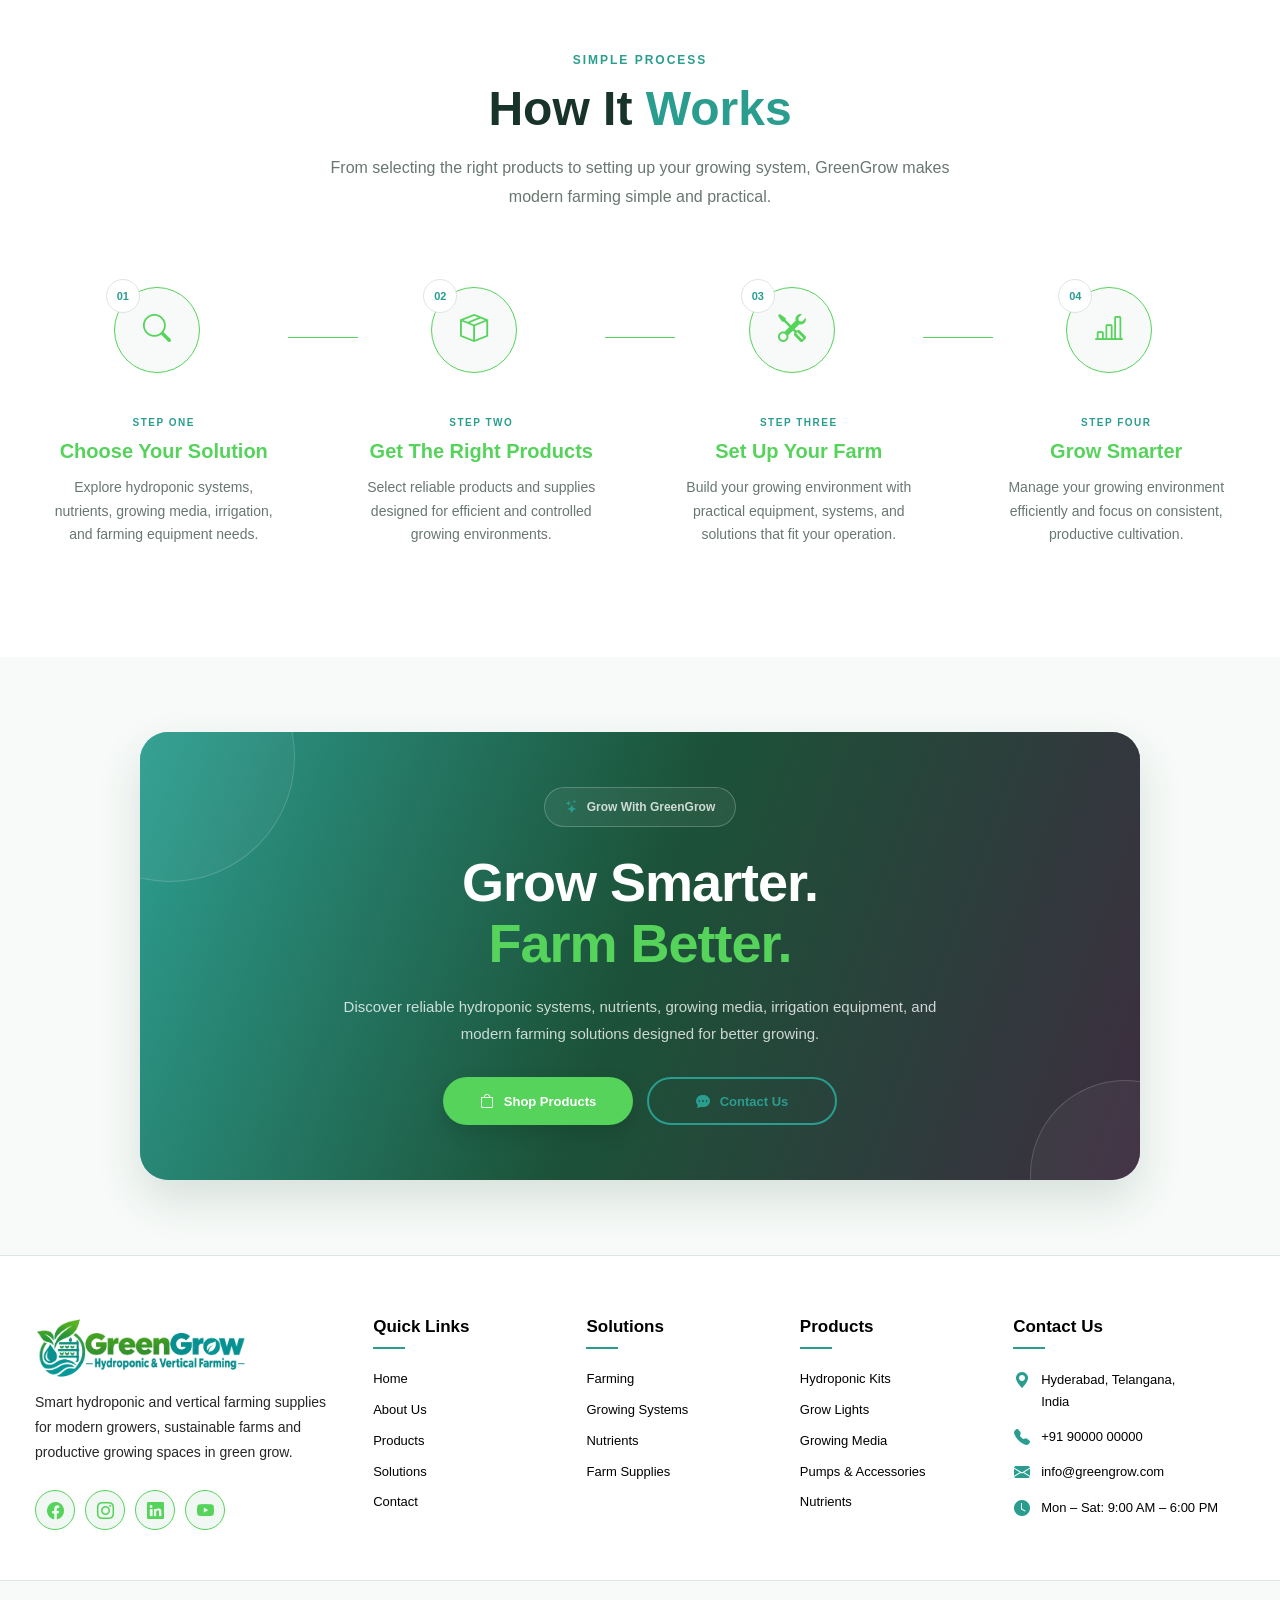
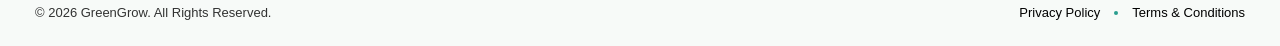
==== commit 3730e395: "first commit" ====
--- a/index.html
+++ b/index.html
@@ -25,7 +25,7 @@
 
           
             <a href="index.html" class="brand-logo">
-                <img src="images/logo-1.png"
+                <img src="images/logo-5.png"
                     alt="GreenGrow Hydroponic and Vertical Farming Supplies">
             </a>
 
@@ -92,8 +92,8 @@
 
 
                
-                <a href="login.html" class="mobile-login">
-                   Login
+                <a href="contact.html" class="mobile-login">
+                   Grow with Us
                 </a>
 
             </nav>
@@ -126,8 +126,8 @@
 
                 </button>
                 
-                <a href="login.html" class="login-button">
-                  Login 
+                <a href="contact.html" class="login-button">
+                  Grow with Us 
                 </a>
 
 
@@ -1199,7 +1199,7 @@
         <div class="footer-brand">
 
             <a href="index.html" class="footer-logo">
-                <img src="images/logo-1.png"
+                <img src="images/logo-5.png"
                      alt="GreenGrow Hydroponic and Vertical Farming Supplies">
             </a>
 
@@ -1384,13 +1384,13 @@
 
             <div class="footer-legal">
 
-                <a href="privacy-policy.html">
+                <a href="#">
                     Privacy Policy
                 </a>
 
                 <span></span>
 
-                <a href="terms.html">
+                <a href="#">
                     Terms & Conditions
                 </a>
 
--- a/index.css
+++ b/index.css
@@ -420,25 +420,34 @@
     gap:8px;
     flex-shrink:0;
 }
-
 .login-button {
-    width: 86px;
+    width: 120px;
     height: 40px;
 
     display: inline-flex;
     align-items: center;
     justify-content: center;
 
+    padding: 10px 15px;
+
     background: var(--primary);
     color: #FFFFFF;
 
     border: 1px solid var(--primary);
     border-radius: 10px;
 
-    font-size: 13px;
+    font-size: 12px;
     font-weight: 700;
+    line-height: 1;
+
+    text-decoration: none;
+
+    white-space: nowrap;
+    overflow: hidden;
 
     cursor: pointer;
+
+    box-sizing: border-box;
 
     transition:
         background var(--transition),
@@ -446,7 +455,6 @@
         transform var(--transition),
         box-shadow var(--transition);
 }
-
 
 .login-button:hover {
     background: var(--secondary);
@@ -659,6 +667,7 @@
 
 
 
+
 @media (min-width: 1025px) and (max-width: 1199px) {
 
     .header-container {
@@ -701,837 +710,1433 @@
 
 
 
-/* =========================================================
-   GREENGROW — TABLET RESPONSIVE
-   769px TO 1024px
-   ========================================================= */
-
-@media (min-width: 769px) and (max-width: 1024px) {
-
-    /* =====================================================
-       GLOBAL
-       ===================================================== */
-
-    body {
-        padding-top: 76px;
-        overflow-x: hidden;
-    }
-
-
-    /* =====================================================
-       HEADER
-       ===================================================== */
+
+
+
+
+@media (min-width: 768px) and (max-width: 1024px) {
+
 
     .main-header {
         position: fixed;
         top: 0;
         left: 0;
+        right: 0;
+
         width: 100%;
-        height: 76px;
-        z-index: 9999;
-    }
+        height: 68px;
+
+        z-index: 99999;
+
+        box-sizing: border-box;
+    }
+
 
     .header-container {
+        position: relative;
+
         width: 100%;
-        max-width: 1400px;
-        height: 76px;
-        margin: 0 auto;
+        height: 68px;
 
         padding: 0 18px;
+        margin: 0;
 
         display: flex;
         align-items: center;
         justify-content: space-between;
-        gap: 15px;
-    }
-
-
-    /* =====================================================
-       LOGO
-       ===================================================== */
-
-    .brand-logo {
-        flex: 0 0 auto;
-
-        width: 180px;
-        height: 76px;
-
+
+        gap: 12px;
+
+        box-sizing: border-box;
+    }
+
+
+    .header-container > .brand-logo {
         display: flex;
         align-items: center;
         justify-content: flex-start;
 
-        text-decoration: none;
-    }
+        width: 180px;
+        height: 68px;
+
+        flex: 0 1 180px;
+
+        min-width: 0;
+
+        margin: 0;
+        padding: 0;
+
+        position: relative;
+        z-index: 100001;
+
+        box-sizing: border-box;
+    }
+
 
     .brand-logo img {
         display: block;
 
         width: 180px;
-        height: 96px;
+        height: 92px;
 
         max-width: 100%;
+
         object-fit: contain;
         object-position: left center;
     }
 
 
-    /* =====================================================
-       NAVIGATION
-       ===================================================== */
+    .header-actions {
+        display: flex;
+
+        align-items: center;
+        justify-content: flex-end;
+
+        gap: 7px;
+
+        flex: 0 0 auto;
+
+        margin: 0;
+        padding: 0;
+
+        position: relative;
+        z-index: 100001;
+    }
+
+
+    .header-icon {
+        display: inline-flex !important;
+
+        width: 34px;
+        height: 34px;
+
+        min-width: 34px;
+        min-height: 34px;
+
+        max-width: 34px;
+        max-height: 34px;
+
+        flex: 0 0 34px;
+
+        padding: 0;
+        margin: 0;
+
+        align-items: center;
+        justify-content: center;
+
+        border-radius: 50%;
+
+        border: 1px solid var(--border);
+
+        background: transparent;
+
+        color: var(--text);
+
+        cursor: pointer;
+
+        box-sizing: border-box;
+    }
+
+
+    .header-icon i {
+        display: inline-flex !important;
+
+        align-items: center;
+        justify-content: center;
+
+        font-size: 13px !important;
+        line-height: 1 !important;
+
+        color: var(--text) !important;
+
+        visibility: visible !important;
+        opacity: 1 !important;
+    }
+
+
+
+
+
+    .menu-toggle {
+        display: inline-flex !important;
+
+        width: 34px;
+        height: 34px;
+
+        min-width: 34px;
+        min-height: 34px;
+
+        max-width: 34px;
+        max-height: 34px;
+
+        flex: 0 0 34px;
+
+        padding: 0;
+        margin: 0;
+
+        align-items: center;
+        justify-content: center;
+
+        border-radius: 50%;
+
+        border: 1px solid var(--border);
+
+        background: transparent;
+
+        color: var(--text);
+
+        cursor: pointer;
+
+        position: relative;
+        z-index: 100001;
+
+        box-sizing: border-box;
+    }
+
+
+    .menu-toggle i {
+        display: inline-flex !important;
+
+        align-items: center;
+        justify-content: center;
+
+        font-size: 15px !important;
+
+        line-height: 1 !important;
+
+        color: var(--text) !important;
+
+        visibility: visible !important;
+        opacity: 1 !important;
+    }
+
+
 
     .main-header .nav-menu {
+        position: fixed !important;
+
+        top: 68px !important;
+        left: 0 !important;
+        right: 0 !important;
+
+        bottom: auto !important;
+
+        width: 100% !important;
+
+        height: auto !important;
+
+        max-height: calc(100vh - 68px);
+
+        padding: 0 18px 16px !important;
+
+        margin: 0 !important;
+
+        display: flex;
+
+        flex-direction: column;
+
+        align-items: stretch;
+
+        justify-content: flex-start;
+
+        gap: 0;
+
+        overflow-x: hidden;
+        overflow-y: auto;
+
+        background: var(--surface) !important;
+
+        border-top: 1px solid var(--border);
+
+        box-shadow: 0 15px 35px rgba(0, 0, 0, 0.12);
+
+        opacity: 0;
+        visibility: hidden;
+        pointer-events: none;
+
+        transform: translateY(-8px);
+
+        z-index: 100000;
+
+        box-sizing: border-box;
+
+        transition:
+            opacity .2s ease,
+            visibility .2s ease,
+            transform .2s ease;
+    }
+
+
+    /* OPEN NAVIGATION */
+
+    .main-header .nav-menu.active {
+        opacity: 1;
+
+        visibility: visible;
+
+        pointer-events: auto;
+
+        transform: translateY(0);
+    }
+
+
+
+    .main-header .nav-menu > .nav-link {
         position: relative !important;
+
+        top: auto !important;
+        right: auto !important;
+        bottom: auto !important;
+        left: auto !important;
+
+        display: flex !important;
+
+        width: 100% !important;
+
+        height: 46px;
+        min-height: 46px;
+
+        padding: 0 8px !important;
+
+        margin: 0 !important;
+
+        align-items: center;
+
+        justify-content: flex-start;
+
+        border: 0;
+
+        border-bottom: 1px solid var(--border);
+
+        background: transparent;
+
+        color: var(--text);
+
+        font-size: 13px;
+
+        font-weight: 600;
+
+        line-height: 1;
+
+        text-align: left;
+
+        text-decoration: none;
+
+        box-sizing: border-box;
+    }
+
+
+    .main-header .nav-link::after {
+        display: none !important;
+
+        content: none !important;
+    }
+
+
+
+    .main-header .nav-dropdown {
+        position: relative !important;
+
+        display: block !important;
+
+        width: 100% !important;
+
+        height: auto !important;
+
+        margin: 0 !important;
+
+        padding: 0 !important;
+
+        border: 0 !important;
+
+        box-sizing: border-box;
+    }
+
+
+
+    .main-header .nav-dropdown-toggle {
+        position: relative;
+
+        display: flex !important;
+
+        width: 100% !important;
+
+        height: 46px;
+
+        min-height: 46px;
+
+        padding: 0 8px !important;
+
+        margin: 0 !important;
+
+        align-items: center;
+
+        justify-content: space-between;
+
+        background: transparent !important;
+
+        border: 0 !important;
+
+        /* IMPORTANT:
+           separator between HOME and HOME 1 */
+        border-bottom: 1px solid var(--border) !important;
+
+        color: var(--text);
+
+        font-family: inherit;
+
+        font-size: 13px;
+
+        font-weight: 600;
+
+        line-height: 1;
+
+        cursor: pointer;
+
+        box-sizing: border-box;
+    }
+
+
+
+    .main-header .nav-dropdown-toggle span {
+        display: block;
+
+        flex: 1;
+
+        text-align: left;
+    }
+
+
+
+    .main-header .nav-dropdown-toggle i {
+        display: inline-flex !important;
+
+        width: 20px;
+        height: 20px;
+
+        min-width: 20px;
+
+        flex: 0 0 20px;
+
+        align-items: center;
+
+        justify-content: center;
+
+        margin: 0 2px 0 10px;
+
+        color: var(--text) !important;
+
+        font-size: 11px !important;
+
+        line-height: 1 !important;
+
+        visibility: visible !important;
+
+        opacity: 1 !important;
+
+        transition: transform .25s ease;
+    }
+
+
+    .main-header .nav-dropdown-toggle::after {
+        display: none !important;
+
+        content: none !important;
+    }
+
+
+
+    .main-header .nav-dropdown.open
+    .nav-dropdown-toggle i {
+        transform: rotate(180deg);
+    }
+
+
+
+    .main-header .dropdown-menu {
+        position: static !important;
 
         top: auto !important;
         left: auto !important;
         right: auto !important;
         bottom: auto !important;
 
-        width: auto;
-        height: 76px;
-
-        margin: 0;
-        padding: 0;
-
-        display: flex;
+        display: none !important;
+
+        width: 100% !important;
+
+        min-width: 100% !important;
+
+        height: auto !important;
+
+        padding: 0 !important;
+
+        margin: 0 !important;
+
+        background: var(--surface) !important;
+
+        border: 0 !important;
+
+        border-radius: 0 !important;
+
+        box-shadow: none !important;
+
+        opacity: 1 !important;
+
+        visibility: visible !important;
+
+        transform: none !important;
+
+        box-sizing: border-box;
+    }
+
+
+    /* SHOW DROPDOWN */
+
+    .main-header .nav-dropdown.open > .dropdown-menu {
+        display: block !important;
+    }
+
+
+
+    .main-header .dropdown-link {
+        position: relative;
+
+        display: flex !important;
+
+        width: 100% !important;
+
+        height: 42px;
+
+        min-height: 42px;
+
+        padding: 0 20px !important;
+
+        margin: 0 !important;
+
         align-items: center;
+
         justify-content: center;
 
-        gap: 18px;
-
-        background: transparent;
-        box-shadow: none;
-
-        z-index: 10000;
-    }
-
-
-    /* Normal navigation links */
-
-    .main-header .nav-menu > .nav-link {
-        position: relative !important;
-
-        top: auto !important;
-        left: auto !important;
-        right: auto !important;
-        bottom: auto !important;
-
-        height: 76px;
-
-        display: flex;
-        align-items: center;
-
-        padding: 0;
-
-        white-space: nowrap;
+        background: var(--surface) !important;
+
+        color: var(--text);
+
+        border: 0 !important;
 
         font-size: 12px;
-        font-weight: 700;
-
-        color: var(--text);
+
+        font-weight: 500;
+
+        line-height: 1;
+
+        text-align: center;
 
         text-decoration: none;
 
+        box-sizing: border-box;
+
         transition:
-            color var(--transition),
-            opacity var(--transition);
-    }
-
-    .main-header .nav-menu > .nav-link:hover {
+            background .2s ease,
+            color .2s ease;
+    }
+
+
+
+    .main-header .dropdown-link:first-child {
+        border-top: 0 !important;
+    }
+
+
+
+    .main-header .dropdown-link + .dropdown-link {
+        border-top: 1px solid var(--border) !important;
+    }
+
+
+
+    .main-header .nav-dropdown.open {
+        border-bottom: 1px solid var(--border) !important;
+    }
+
+
+
+    .main-header .nav-dropdown:not(.open) {
+        border-bottom: 1px solid var(--border) !important;
+    }
+
+
+
+    .main-header .dropdown-link:hover {
+        background: rgba(85, 211, 91, .08) !important;
+
         color: var(--primary);
     }
 
 
-    /* =====================================================
-       HOME DROPDOWN
-       ===================================================== */
-
-    .nav-dropdown {
-        position: relative;
-
-        height: 76px;
-
-        display: flex;
-        align-items: center;
-    }
-
-
-    /* Home button */
-
-    .nav-dropdown-toggle {
-        width: auto;
-        min-width: 62px;
-        height: 76px;
-
-        padding: 0;
-
-        display: inline-flex;
-        align-items: center;
-        justify-content: center;
-        gap: 6px;
-
-        border: 0;
-        outline: none;
-
-        background: transparent;
-
-        color: var(--text);
-
-        font-family: inherit;
-        font-size: 12px;
-        font-weight: 700;
-
-        cursor: pointer;
-
-        white-space: nowrap;
-
-        transition:
-            color var(--transition),
-            background var(--transition);
-    }
-
-    .nav-dropdown-toggle:hover {
-        color: var(--primary);
-    }
-
-
-    /* Arrow */
-
-    .nav-dropdown-toggle i {
-        display: inline-flex;
-
-        font-size: 10px;
-
-        transition:
-            transform var(--transition),
-            color var(--transition);
-    }
-
-    .nav-dropdown.open .nav-dropdown-toggle {
-        color: var(--primary);
-    }
-
-    .nav-dropdown.open .nav-dropdown-toggle i {
-        transform: rotate(180deg);
-    }
-
-
-    /* =====================================================
-       TABLET DROPDOWN
-       ===================================================== */
-
-    .main-header .dropdown-menu {
-        position: absolute;
-
-        top: 76px;
-        left: 50%;
-
-        transform: translateX(-50%);
-
-        width: 170px;
-
-        margin: 0;
-        padding: 7px;
-
-        display: none;
-
-        flex-direction: column;
-
-        background: var(--surface);
-
-        border: 1px solid var(--border);
-        border-radius: 10px;
-
-        box-shadow: 0 15px 35px rgba(0, 0, 0, 0.12);
-
-        z-index: 10001;
-    }
-
-    .main-header .nav-dropdown.open .dropdown-menu {
-        display: flex;
-    }
-
-
-    /* Dropdown links */
-
-    .main-header .dropdown-link {
-        width: 100%;
-        min-height: 40px;
-
-        display: flex;
-        align-items: center;
-        justify-content: center;
-
-        padding: 8px 12px;
-
-        border-radius: 7px;
-
-        color: var(--text);
-
-        font-size: 12px;
-        font-weight: 700;
-
-        text-decoration: none;
-
-        transition:
-            background var(--transition),
-            color var(--transition);
-    }
-
-    .main-header .dropdown-link:hover,
+    /* ACTIVE HOME LINK */
+
     .main-header .dropdown-link.active {
         color: var(--primary);
-        background: rgba(85, 211, 91, 0.10);
-    }
-
-
-    /* =====================================================
-       HEADER ACTIONS
-       ===================================================== */
-
-    .header-actions {
-        flex: 0 0 auto;
-
-        display: flex;
+
+        font-weight: 700;
+    }
+
+
+    .main-header .mobile-login {
+        display: flex !important;
+
+        width: 100%;
+
+        height: 42px;
+
+        min-height: 42px;
+
+        margin: 12px 0 0;
+
+        padding: 0 12px;
+
         align-items: center;
+
+        justify-content: center;
+
+        background: var(--primary);
+
+        color: #fff !important;
+
+        border: 1px solid var(--primary);
+
+        border-radius: 6px;
+
+        font-size: 12px;
+
+        font-weight: 700;
+
+        line-height: 1;
+
+        text-decoration: none;
+
+        box-sizing: border-box;
+    }
+
+
+
+    html[dir="rtl"] .header-container {
+        direction: rtl;
+    }
+
+
+    html[dir="rtl"] .brand-logo {
+        order: 2;
+
         justify-content: flex-end;
-
-        gap: 8px;
-    }
-
-
-    /* Header icons */
-
-    .header-icon {
-        width: 36px;
-        height: 36px;
-
-        flex: 0 0 36px;
-
-        padding: 0;
-
-        display: inline-flex;
-        align-items: center;
+    }
+
+
+    html[dir="rtl"] .header-actions {
+        order: 1;
+
+        margin-left: 0;
+
+        margin-right: auto;
+
+        direction: rtl;
+    }
+
+
+    html[dir="rtl"] .main-header .nav-menu {
+        direction: rtl;
+    }
+
+
+    html[dir="rtl"] .main-header .nav-menu > .nav-link {
+        justify-content: flex-end;
+
+        text-align: right;
+    }
+
+
+    html[dir="rtl"] .main-header .nav-dropdown-toggle {
+        direction: rtl;
+
+        text-align: right;
+    }
+
+
+    html[dir="rtl"] .main-header .nav-dropdown-toggle span {
+        text-align: right;
+    }
+
+
+    html[dir="rtl"] .main-header .nav-dropdown-toggle i {
+        margin: 0 10px 0 2px;
+    }
+
+
+    html[dir="rtl"] .main-header .dropdown-link {
         justify-content: center;
 
-        border: 1px solid var(--border);
-        border-radius: 50%;
-
-        background: var(--surface);
+        text-align: center;
+    }
+
+
+
+    [data-theme="dark"] .main-header .nav-menu {
+        background: var(--surface) !important;
+
+        border-color: var(--border);
+
+        box-shadow: 0 15px 35px rgba(0, 0, 0, .35);
+    }
+
+
+    [data-theme="dark"] .main-header .nav-link,
+    [data-theme="dark"] .main-header .nav-dropdown-toggle,
+    [data-theme="dark"] .main-header .dropdown-link {
         color: var(--text);
-
-        font-size: 14px;
-
-        cursor: pointer;
-
-        transition:
-            background var(--transition),
-            color var(--transition),
-            border-color var(--transition),
-            transform var(--transition);
-    }
-
-    .header-icon:hover {
+    }
+
+
+    [data-theme="dark"] .main-header .dropdown-link {
+        background: var(--surface) !important;
+    }
+
+
+    [data-theme="dark"] .main-header .dropdown-link:hover {
+        background: rgba(85, 211, 91, .10) !important;
+
         color: var(--primary);
-        border-color: var(--primary);
-
-        transform: translateY(-2px);
-    }
-
-
-    /* Login */
-
-    .login-button {
-        width: 72px;
-        height: 36px;
-
-        display: inline-flex;
-        align-items: center;
-        justify-content: center;
-
-        border-radius: 8px;
-
-        background: var(--primary);
-        color: #ffffff;
-
-        font-size: 12px;
-        font-weight: 800;
-
-        text-decoration: none;
-
-        transition:
-            transform var(--transition),
-            background var(--transition);
-    }
-
-    .login-button:hover {
-        transform: translateY(-2px);
-    }
-
-
-    /* Hide mobile login */
-
-    .mobile-login {
-        display: none !important;
-    }
-
-
-    /* Hide hamburger on tablet */
-
-    .menu-toggle {
-        display: none !important;
-    }
-
-
-    /* =====================================================
-       RTL HEADER
-       ===================================================== */
-
-    [dir="rtl"] .header-container {
-        direction: rtl;
-    }
-
-    [dir="rtl"] .brand-logo img {
-        object-position: right center;
-    }
-
-    [dir="rtl"] .main-header .nav-menu {
-        direction: rtl;
-    }
-
-    [dir="rtl"] .header-actions {
-        direction: rtl;
-    }
-
-    [dir="rtl"] .nav-dropdown-toggle i {
-        margin-left: 0;
-    }
-
-
-    /* =====================================================
-       DARK MODE HEADER
-       ===================================================== */
-
-    [data-theme="dark"] .main-header {
-        background: var(--header-bg);
-    }
-
-    [data-theme="dark"] .header-icon {
-        background: var(--surface);
+    }
+
+
+    [data-theme="dark"] .header-icon,
+    [data-theme="dark"] .menu-toggle {
+        background: transparent;
+
         border-color: var(--border);
+
         color: var(--text);
     }
 
-    [data-theme="dark"] .header-icon:hover {
-        color: var(--primary);
-        border-color: var(--primary);
-    }
-
-    [data-theme="dark"] .main-header .dropdown-menu {
-        background: var(--surface);
-        border-color: var(--border);
-
-        box-shadow: 0 15px 35px rgba(0, 0, 0, 0.30);
-    }
-
-    [data-theme="dark"] .main-header .dropdown-link:hover,
-    [data-theme="dark"] .main-header .dropdown-link.active {
-        background: rgba(85, 211, 91, 0.12);
-    }
-
-
-    /* =====================================================
-       HERO — 1024px TABLET
-       ===================================================== */
-
-    .gg-home1-reveal {
-        position: relative;
-
-        width: 100%;
-        min-height: calc(100vh - 76px);
-
-        overflow: hidden;
-
-        display: flex;
-        align-items: center;
-    }
-
-
-    /* Background */
-
-    .gg-reveal-bg {
-        position: absolute;
-        inset: 0;
-
-        width: 100%;
-        height: 100%;
-
-        z-index: 0;
-    }
-
-
-    /* Hero image */
-
-    .gg-reveal-image {
-        position: absolute;
-        inset: 0;
-
-        width: 100%;
-        height: 100%;
-
-        background-position: center center;
-        background-size: cover;
-        background-repeat: no-repeat;
-
-        z-index: 1;
-    }
-
-
-    /* Overlay */
-
-    .gg-reveal-overlay {
-        position: absolute;
-        inset: 0;
-
-        z-index: 2;
-    }
-
-
-    /* Grid */
-
-    .gg-reveal-grid {
-        position: absolute;
-        inset: 0;
-
-        z-index: 3;
-
-        pointer-events: none;
-    }
-
-
-    /* Light */
-
-    .gg-reveal-light {
-        position: absolute;
-
-        z-index: 4;
-
-        pointer-events: none;
-    }
-
-
-    /* Rings */
-
-    .gg-reveal-ring {
-        position: absolute;
-
-        z-index: 4;
-
-        pointer-events: none;
-    }
-
-
-    /* =====================================================
-       HERO CONTAINER
-       ===================================================== */
-
-    .gg-reveal-container {
-        position: relative;
-
-        z-index: 10;
-
-        width: 100%;
-        max-width: 1000px;
-
-        margin: 0 auto;
-
-        padding: 70px 45px 100px;
-    }
-
-
-    .gg-reveal-content {
-        width: 65%;
-        max-width: 620px;
-
-        text-align: left;
-    }
-
-
-    /* =====================================================
-       HERO EYEBROW
-       ===================================================== */
-
-    .gg-reveal-eyebrow {
-        margin-bottom: 18px;
-    }
-
-    .gg-reveal-eyebrow span {
-        display: inline-flex;
-        align-items: center;
-        gap: 8px;
-
-        font-size: 11px;
-        font-weight: 800;
-
-        letter-spacing: 1.8px;
-    }
-
-    .gg-reveal-eyebrow i {
-        font-size: 15px;
-    }
-
-
-    /* =====================================================
-       HERO TITLE
-       ===================================================== */
-
-    .gg-reveal-title {
-        margin: 0 0 20px;
-
-        font-size: clamp(42px, 5.2vw, 62px);
-
-        line-height: 1.02;
-
-        font-weight: 900;
-
-        letter-spacing: -1.5px;
-    }
-
-    .gg-reveal-title .title-line {
-        display: block;
-    }
-
-    .gg-reveal-title .title-accent {
-        color: var(--primary);
-    }
-
-
-    /* =====================================================
-       HERO DESCRIPTION
-       ===================================================== */
-
-    .gg-reveal-description {
-        width: 100%;
-        max-width: 570px;
-
-        margin: 0 0 28px;
-
-        font-size: 14px;
-        line-height: 1.75;
-    }
-
-
-    /* =====================================================
-       HERO BUTTONS
-       ===================================================== */
-
-    .gg-reveal-actions {
-        display: flex;
-        align-items: center;
-
-        gap: 12px;
-
-        flex-wrap: wrap;
-    }
-
-    .gg-reveal-btn {
-        min-width: 145px;
-        height: 46px;
-
-        padding: 0 18px;
-
-        display: inline-flex;
-        align-items: center;
-        justify-content: center;
-
-        gap: 9px;
-
-        border-radius: 7px;
-
-        font-size: 12px;
-        font-weight: 800;
-
-        text-decoration: none;
-
-        transition:
-            transform var(--transition),
-            background var(--transition),
-            border-color var(--transition);
-    }
-
-    .gg-reveal-btn:hover {
-        transform: translateY(-3px);
-    }
-
-    .gg-reveal-btn i {
-        font-size: 14px;
-    }
-
-
-    /* =====================================================
-       HERO COUNTER
-       ===================================================== */
-
-    .gg-reveal-counter {
-        position: absolute;
-
-        right: 35px;
-        bottom: 105px;
-
-        z-index: 10;
-
-        display: flex;
-        align-items: center;
-
-        gap: 9px;
-
-        font-size: 11px;
-        font-weight: 800;
-    }
-
-    .counter-line {
-        width: 35px;
-        height: 1px;
-
-        display: block;
-    }
-
-
-    /* =====================================================
-       HERO BOTTOM LABELS
-       ===================================================== */
-
-    .gg-reveal-bottom {
-        position: absolute;
-
-        left: 45px;
-        right: 45px;
-        bottom: 30px;
-
-        z-index: 10;
-
-        display: flex;
-        align-items: center;
-
-        gap: 10px;
-
-        font-size: 9px;
-        font-weight: 800;
-
-        letter-spacing: 1.5px;
-    }
-
-
-    /* =====================================================
-       RTL HERO
-       ===================================================== */
-
-    [dir="rtl"] .gg-reveal-content {
-        text-align: right;
-    }
-
-    [dir="rtl"] .gg-reveal-container {
-        direction: rtl;
-    }
-
-    [dir="rtl"] .gg-reveal-actions {
-        direction: rtl;
-    }
-
-    [dir="rtl"] .gg-reveal-counter {
-        right: auto;
-        left: 35px;
-    }
-
-    [dir="rtl"] .gg-reveal-bottom {
-        left: 45px;
-        right: 45px;
-
-        direction: rtl;
-    }
-
-
-    /* =====================================================
-       TABLET DARK MODE HERO
-       ===================================================== */
-
-    [data-theme="dark"] .gg-home1-reveal {
-        background: var(--background);
-    }
-
-
-    /* =====================================================
-       769–900px — SLIGHTLY SMALLER TABLET
-       ===================================================== */
-
-    @media (max-width: 900px) {
+
+    [data-theme="dark"] .header-icon i,
+    [data-theme="dark"] .menu-toggle i {
+        color: var(--text) !important;
+    }
+
+
+
+    @media (min-width: 768px) and (max-width: 850px) {
 
         .header-container {
-            padding: 0 15px;
-            gap: 10px;
+            padding: 0 14px;
         }
 
-        .brand-logo {
+
+        .header-container > .brand-logo {
             width: 165px;
+
+            flex-basis: 165px;
         }
+
 
         .brand-logo img {
             width: 165px;
+
+            height: 88px;
         }
 
-        .main-header .nav-menu {
-            gap: 13px;
-        }
-
-        .main-header .nav-menu > .nav-link,
-        .nav-dropdown-toggle {
-            font-size: 11px;
-        }
 
         .header-actions {
             gap: 6px;
         }
 
-        .header-icon {
-            width: 34px;
-            height: 34px;
-            flex-basis: 34px;
+
+        .header-icon,
+        .menu-toggle {
+            width: 32px;
+            height: 32px;
+
+            min-width: 32px;
+            min-height: 32px;
+
+            max-width: 32px;
+            max-height: 32px;
+
+            flex-basis: 32px;
         }
 
+
         .login-button {
-            width: 68px;
+            width: 70px;
+
+            min-width: 70px;
+
             height: 34px;
         }
 
 
-        .gg-reveal-container {
-            padding-left: 35px;
-            padding-right: 35px;
+        .main-header .nav-menu {
+            padding-left: 14px !important;
+
+            padding-right: 14px !important;
         }
-
-        .gg-reveal-content {
-            width: 68%;
-        }
-
-        .gg-reveal-title {
-            font-size: clamp(38px, 5.5vw, 52px);
-        }
-
-        .gg-reveal-counter {
-            right: 25px;
-        }
-
-        .gg-reveal-bottom {
-            left: 35px;
-            right: 35px;
-        }
-
-        [dir="rtl"] .gg-reveal-counter {
-            right: auto;
-            left: 25px;
-        }
-    }
-}
+    }
+}
+
+
+
+
+@media (min-width: 367px) and (max-width: 667px) {
+
+
+    html,
+    body {
+        width: 100%;
+        max-width: 100%;
+        overflow-x: hidden;
+    }
+
+    body {
+        padding-top: 62px;
+    }
+
+
+    .main-header {
+        position: fixed;
+
+        top: 0;
+        left: 0;
+        right: 0;
+
+        width: 100%;
+        height: 62px;
+
+        z-index: 99999;
+
+        background: var(--header-bg);
+
+        box-sizing: border-box;
+    }
+
+
+
+    .header-container {
+        position: relative;
+
+        display: flex;
+        align-items: center;
+
+        width: 100%;
+        height: 62px;
+
+        padding: 0 10px;
+
+        gap: 5px;
+
+        box-sizing: border-box;
+    }
+
+
+
+    .brand-logo {
+        display: flex;
+        align-items: center;
+
+        flex: 1 1 auto;
+
+        min-width: 0;
+
+        height: 62px;
+
+        overflow: hidden;
+
+        box-sizing: border-box;
+    }
+
+
+    .brand-logo img {
+        display: block;
+
+        width: 165px;
+        max-width: 100%;
+
+        height: auto;
+        max-height: 52px;
+
+        object-fit: contain;
+
+        object-position: left center;
+    }
+
+
+
+    .header-actions {
+        display: flex !important;
+
+        align-items: center;
+        justify-content: flex-end;
+
+        gap: 4px;
+
+        margin-left: auto;
+
+        flex: 0 0 auto;
+
+        flex-shrink: 0;
+
+        height: 62px;
+
+        box-sizing: border-box;
+    }
+
+    .login-button {
+        display: none !important;
+    }
+
+
+
+    .header-icon {
+        display: inline-flex !important;
+
+        align-items: center;
+        justify-content: center;
+
+        width: 34px;
+        height: 34px;
+
+        min-width: 34px;
+        min-height: 34px;
+
+        max-width: 34px;
+        max-height: 34px;
+
+        padding: 0;
+        margin: 0;
+
+        flex: 0 0 34px;
+
+        border-radius: 50%;
+
+        box-sizing: border-box;
+    }
+
+
+    .header-icon i {
+        display: block !important;
+
+        font-size: 14px;
+
+        line-height: 1;
+
+        visibility: visible !important;
+        opacity: 1 !important;
+    }
+
+
+    .menu-toggle {
+        display: inline-flex !important;
+
+        align-items: center;
+        justify-content: center;
+
+        width: 34px;
+        height: 34px;
+
+        min-width: 34px;
+        min-height: 34px;
+
+        max-width: 34px;
+        max-height: 34px;
+
+        padding: 0;
+        margin: 0;
+
+        flex: 0 0 34px;
+
+        border: 1px solid var(--border);
+
+        border-radius: 50%;
+
+        background: transparent;
+
+        color: var(--text);
+
+        cursor: pointer;
+
+        position: relative;
+
+        z-index: 100001;
+
+        box-sizing: border-box;
+    }
+
+
+    .menu-toggle i {
+        display: block !important;
+
+        font-size: 15px !important;
+
+        line-height: 1 !important;
+
+        color: var(--text) !important;
+
+        visibility: visible !important;
+        opacity: 1 !important;
+    }
+
+
+
+    .nav-menu {
+        position: fixed;
+
+        top: 62px;
+        left: 0;
+        right: 0;
+
+        width: 100%;
+
+        height: auto;
+
+        max-height: calc(100vh - 62px);
+
+        margin: 0;
+
+        padding: 0 10px 14px;
+
+        display: flex;
+
+        flex-direction: column;
+
+        align-items: stretch;
+
+        gap: 0;
+
+        background: var(--surface);
+
+        border-top: 1px solid var(--border);
+
+        overflow-x: hidden;
+        overflow-y: auto;
+
+        opacity: 0;
+
+        visibility: hidden;
+
+        pointer-events: none;
+
+        transform: translateY(-8px);
+
+        z-index: 100000;
+
+        box-sizing: border-box;
+
+        transition:
+            opacity .2s ease,
+            visibility .2s ease,
+            transform .2s ease;
+    }
+
+
+
+    .nav-menu.active {
+        opacity: 1;
+
+        visibility: visible;
+
+        pointer-events: auto;
+
+        transform: translateY(0);
+    }
+
+
+
+    .nav-link {
+        display: flex !important;
+
+        align-items: center;
+        justify-content: flex-start;
+
+        width: 100%;
+
+        height: 44px;
+        min-height: 44px;
+
+        margin: 0;
+        padding: 0 4px;
+
+        border-bottom: 1px solid var(--border);
+
+        font-size: 12px;
+        font-weight: 600;
+
+        line-height: 1;
+
+        text-decoration: none;
+
+        box-sizing: border-box;
+    }
+
+
+    .nav-link::after {
+        display: none !important;
+
+        content: none !important;
+    }
+
+
+    .nav-dropdown {
+        display: block !important;
+
+        width: 100%;
+
+        height: auto;
+
+        margin: 0;
+        padding: 0;
+
+        border: 0 !important;
+
+        box-sizing: border-box;
+    }
+
+
+
+    .nav-dropdown-toggle {
+        display: flex !important;
+
+        align-items: center;
+        justify-content: space-between;
+
+        width: 100%;
+
+        height: 44px;
+        min-height: 44px;
+
+        margin: 0;
+        padding: 0 4px;
+
+        background: transparent;
+
+        border: 0;
+        outline: none;
+
+        color: var(--text);
+
+        font-size: 12px;
+        font-weight: 600;
+
+        cursor: pointer;
+
+        box-sizing: border-box;
+
+        transition:
+            color .2s ease,
+            background .2s ease;
+    }
+
+
+    .nav-dropdown-toggle span {
+        display: block;
+
+        flex: 1;
+
+        text-align: left;
+    }
+
+
+    /* Remove default arrow */
+    .nav-dropdown-toggle::after {
+        display: none !important;
+
+        content: none !important;
+    }
+
+
+
+    .nav-dropdown-toggle i {
+        display: inline-flex !important;
+
+        align-items: center;
+        justify-content: center;
+
+        width: 20px;
+        height: 20px;
+
+        min-width: 20px;
+
+        color: var(--primary);
+
+        font-size: 11px;
+
+        line-height: 1;
+
+        transform: rotate(0deg);
+
+        transition: transform .2s ease;
+    }
+
+
+    .nav-dropdown.open .nav-dropdown-toggle i {
+        transform: rotate(180deg);
+    }
+
+
+
+    .dropdown-menu {
+        position: static !important;
+
+        display: none !important;
+
+        width: 100% !important;
+
+        min-width: 0 !important;
+
+        height: auto !important;
+
+        margin: 0 !important;
+        padding: 0 !important;
+
+        background: var(--surface) !important;
+
+        border: 0 !important;
+
+        border-radius: 0 !important;
+
+        box-shadow: none !important;
+
+        opacity: 1 !important;
+
+        visibility: visible !important;
+
+        transform: none !important;
+
+        box-sizing: border-box;
+    }
+
+
+    .nav-dropdown.open .dropdown-menu {
+        display: block !important;
+    }
+
+    .dropdown-link {
+        display: flex !important;
+
+        align-items: center;
+
+        justify-content: flex-start;
+
+        width: 100%;
+
+        height: 38px;
+
+        min-height: 38px;
+
+        margin: 0;
+
+        padding: 0 20px;
+
+        border-top: 1px solid var(--border);
+
+        color: var(--text);
+
+        font-size: 11px;
+
+        font-weight: 500;
+
+        text-decoration: none;
+
+        box-sizing: border-box;
+
+        transition:
+            color .2s ease,
+            background .2s ease,
+            padding .2s ease;
+    }
+
+
+    .dropdown-link:hover {
+        color: var(--primary);
+
+        background: rgba(85, 211, 91, 0.06);
+
+        padding-left: 24px;
+    }
+
+
+
+    .mobile-login {
+        display: flex !important;
+
+        align-items: center;
+        justify-content: center;
+
+        width: 100%;
+
+        height: 40px;
+
+        min-height: 40px;
+
+        margin-top: 10px;
+
+        padding: 0 12px;
+
+        background: var(--primary);
+
+        color: #ffffff !important;
+
+        border: 1px solid var(--primary);
+
+        font-size: 12px;
+
+        font-weight: 700;
+
+        text-decoration: none;
+
+        box-sizing: border-box;
+    }
+
+
+    html[dir="rtl"] .header-container {
+        direction: rtl;
+    }
+
+
+    html[dir="rtl"] .brand-logo {
+        order: 2;
+    }
+
+
+    html[dir="rtl"] .header-actions {
+        order: 1;
+
+        margin-left: 0;
+        margin-right: auto;
+
+        /*
+         * Keep icons in normal LTR order
+         * so they don't visually reverse.
+         */
+        direction: ltr;
+    }
+
+
+    html[dir="rtl"] .brand-logo img {
+        object-position: right center;
+    }
+
+
+
+    html[dir="rtl"] .nav-menu {
+        direction: rtl;
+
+        text-align: right;
+    }
+
+
+    html[dir="rtl"] .nav-link {
+        justify-content: flex-end;
+
+        text-align: right;
+    }
+
+
+    html[dir="rtl"] .nav-dropdown-toggle {
+        direction: rtl;
+
+        text-align: right;
+    }
+
+
+    html[dir="rtl"] .nav-dropdown-toggle span {
+        text-align: right;
+    }
+
+
+    html[dir="rtl"] .dropdown-link {
+        direction: rtl;
+
+        justify-content: flex-end;
+
+        padding-left: 20px;
+        padding-right: 20px;
+
+        text-align: right;
+    }
+
+
+    html[dir="rtl"] .dropdown-link:hover {
+        padding-left: 20px;
+
+        padding-right: 24px;
+    }
+
+
+
+    [data-theme="dark"] .menu-toggle {
+        background: transparent;
+
+        color: var(--text);
+
+        border-color: var(--border);
+    }
+
+
+    [data-theme="dark"] .menu-toggle i {
+        color: var(--text) !important;
+    }
+
+
+    [data-theme="dark"] .nav-menu {
+        background: var(--surface);
+
+        border-color: var(--border);
+    }
+
+
+    [data-theme="dark"] .nav-dropdown-toggle {
+        background: transparent;
+
+        color: var(--text);
+    }
+
+
+    [data-theme="dark"] .dropdown-menu {
+        background: var(--surface) !important;
+    }
+
+
+    [data-theme="dark"] .dropdown-link {
+        background: rgba(255, 255, 255, 0.025);
+
+        color: var(--text);
+
+        border-color: var(--border);
+    }
+
+
+    [data-theme="dark"] .dropdown-link:hover {
+        background: rgba(85, 211, 91, 0.08);
+
+        color: var(--primary);
+    }
+
+
+    .header-container > .brand-logo {
+        flex-shrink: 1;
+    }
+
+
+    .header-container > .header-actions {
+        flex-shrink: 0;
+    }
+
+
+    .header-container > .nav-menu {
+        flex: none;
+    }
+}
+
 
 
 @media (min-width: 481px) and (max-width: 768px) {
@@ -2482,6 +3087,8 @@
         flex: none;
     }
 }
+
+
 
 
 
